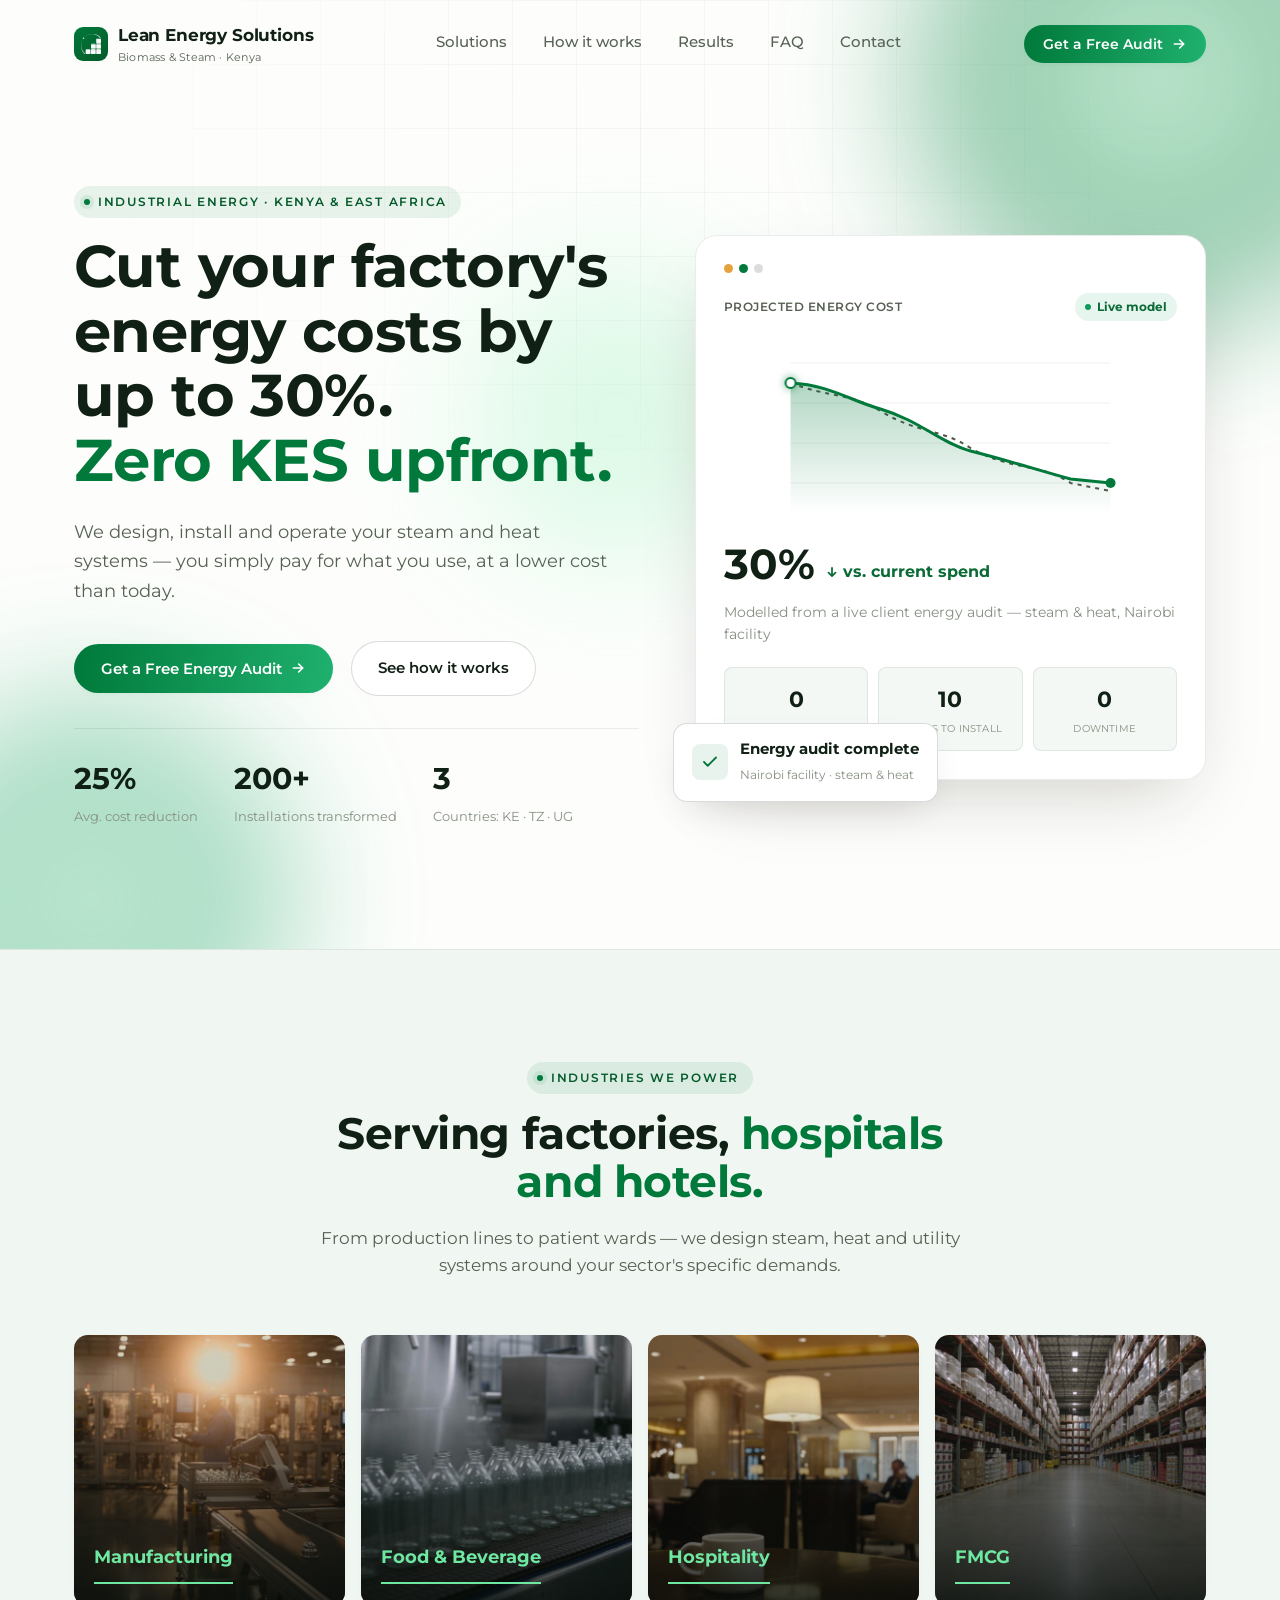
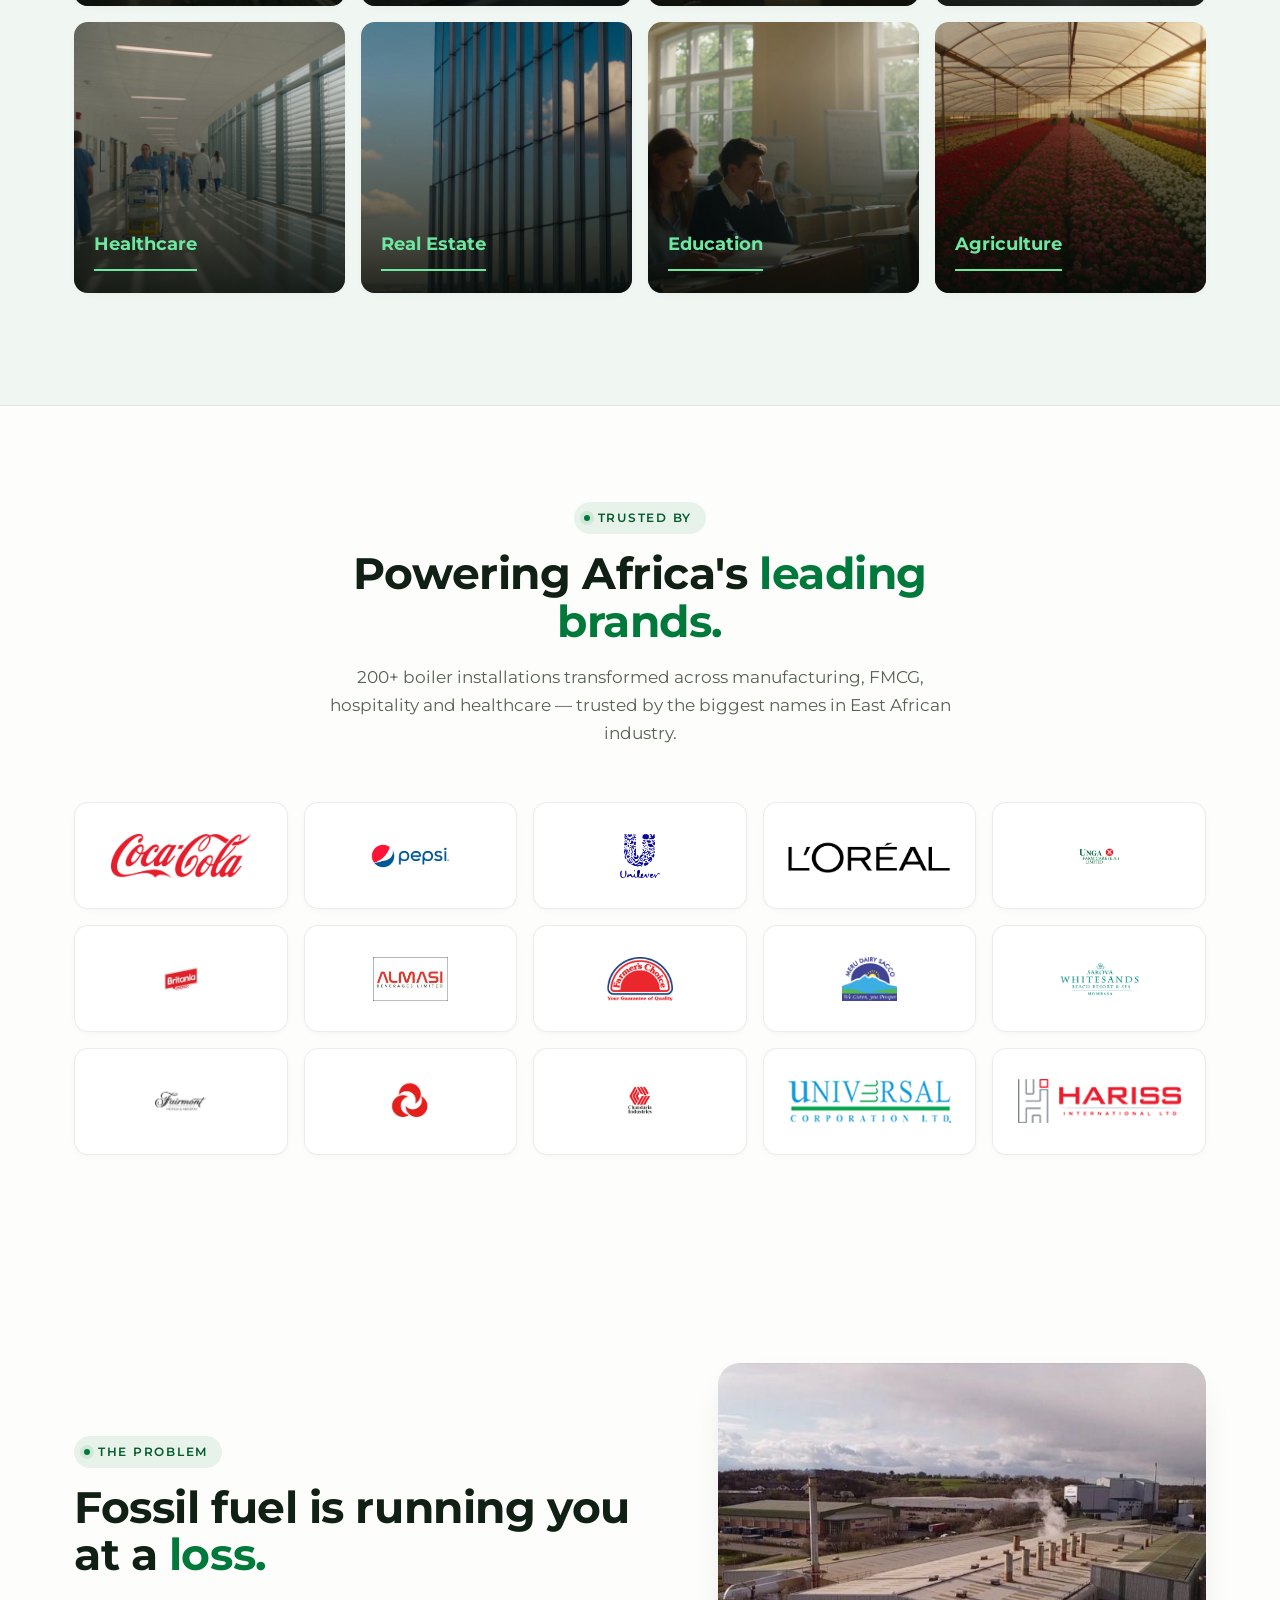
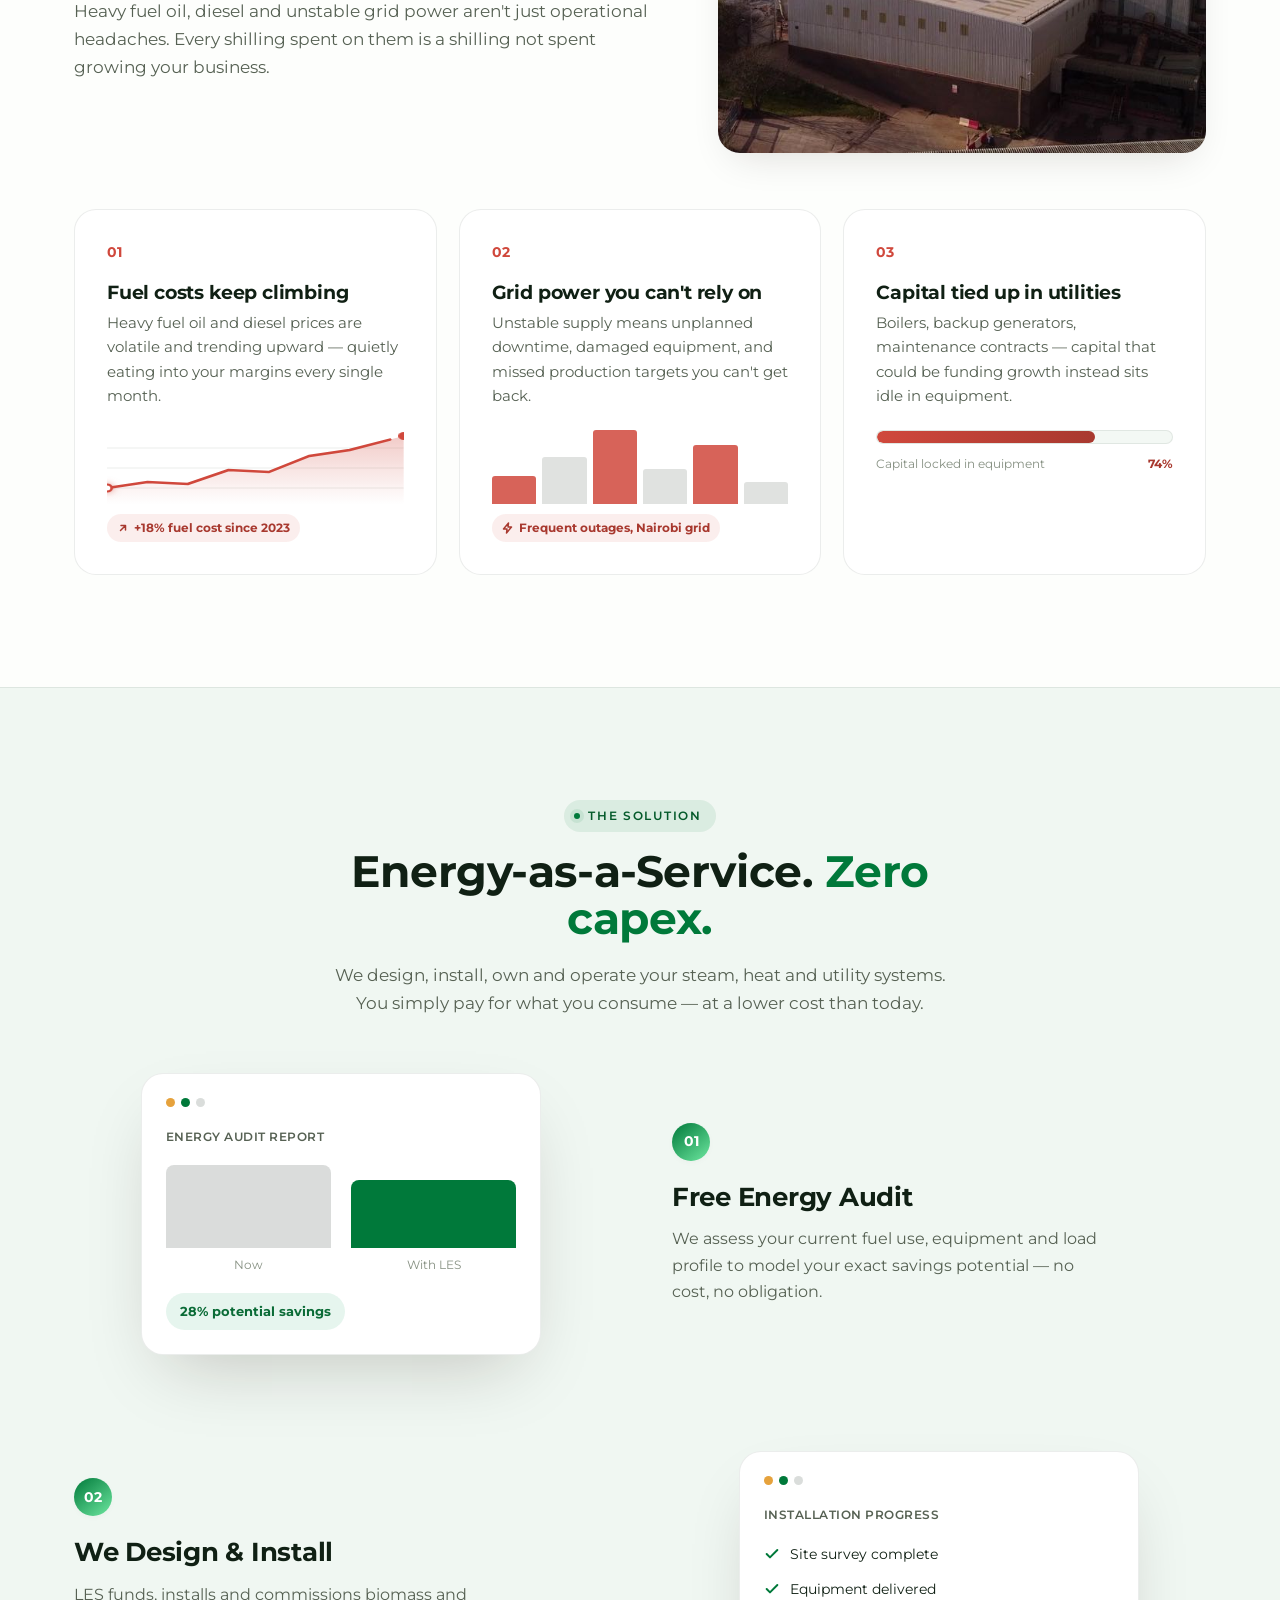
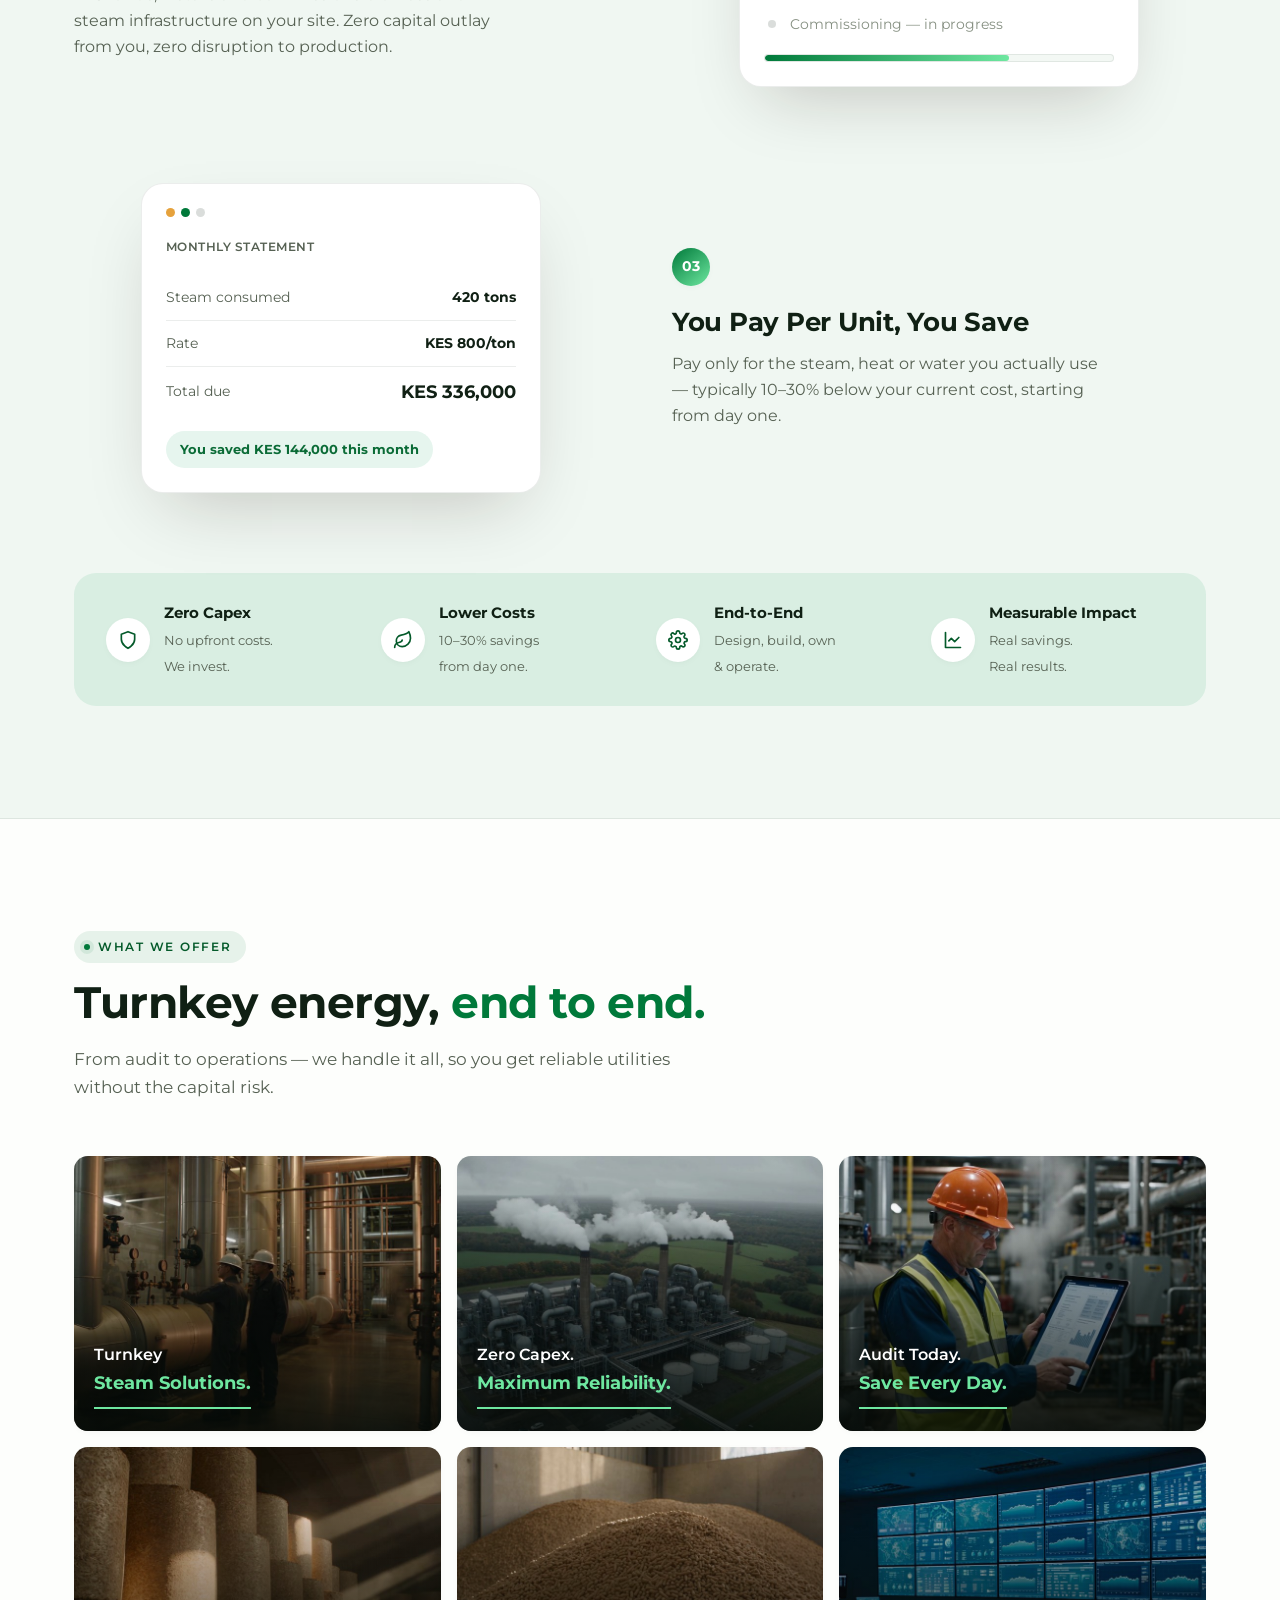
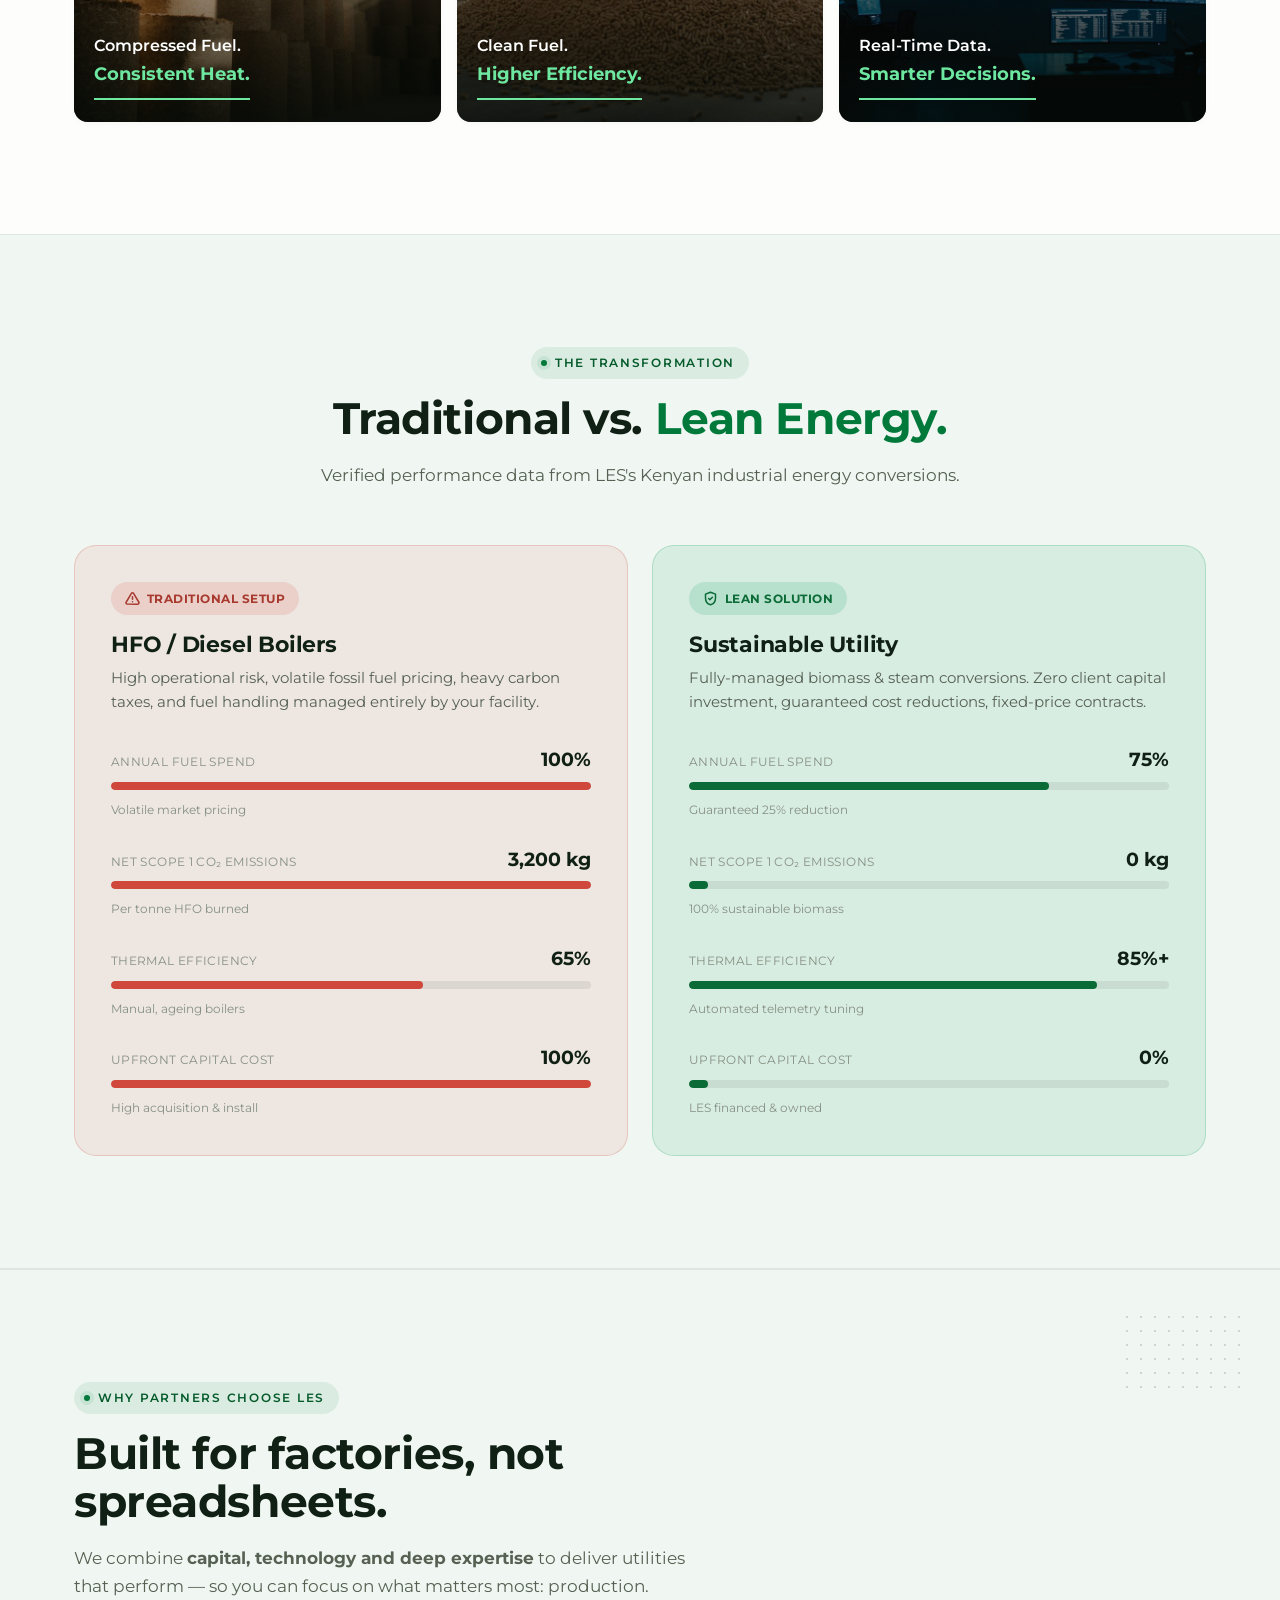
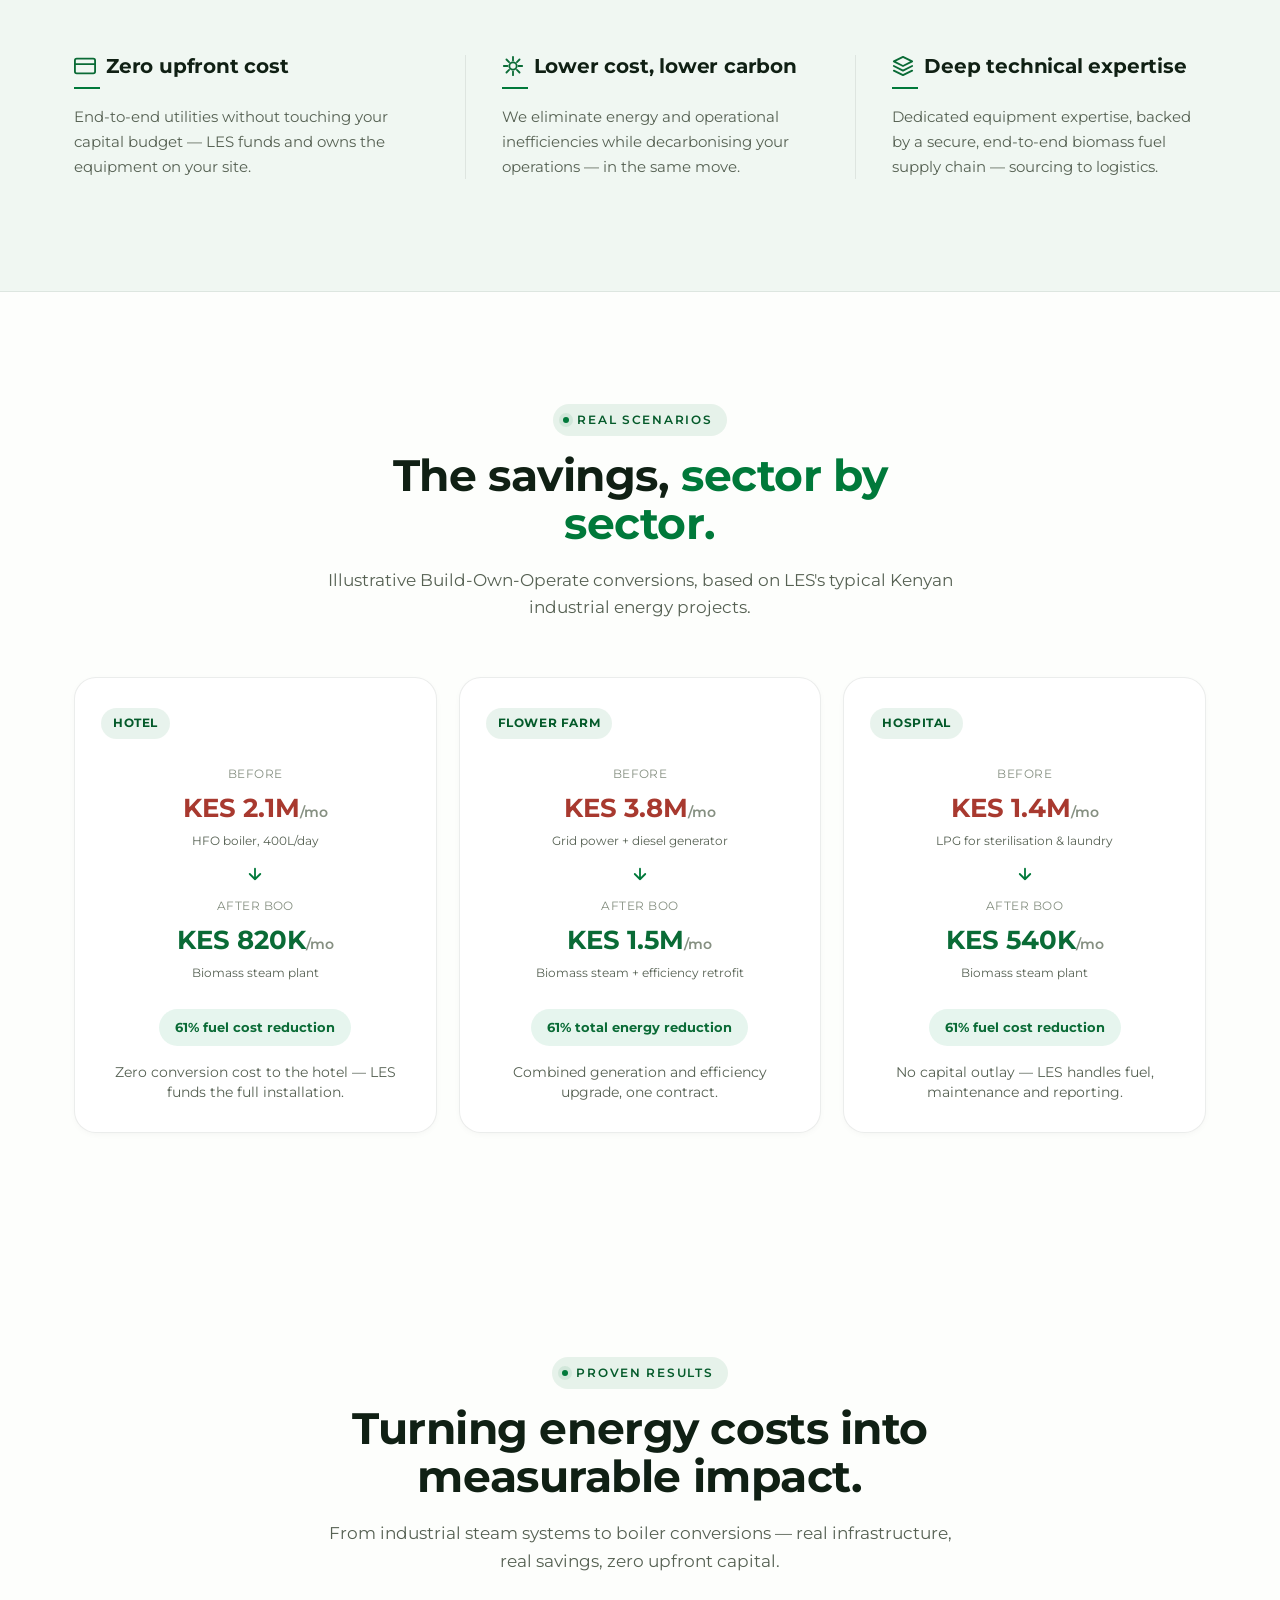
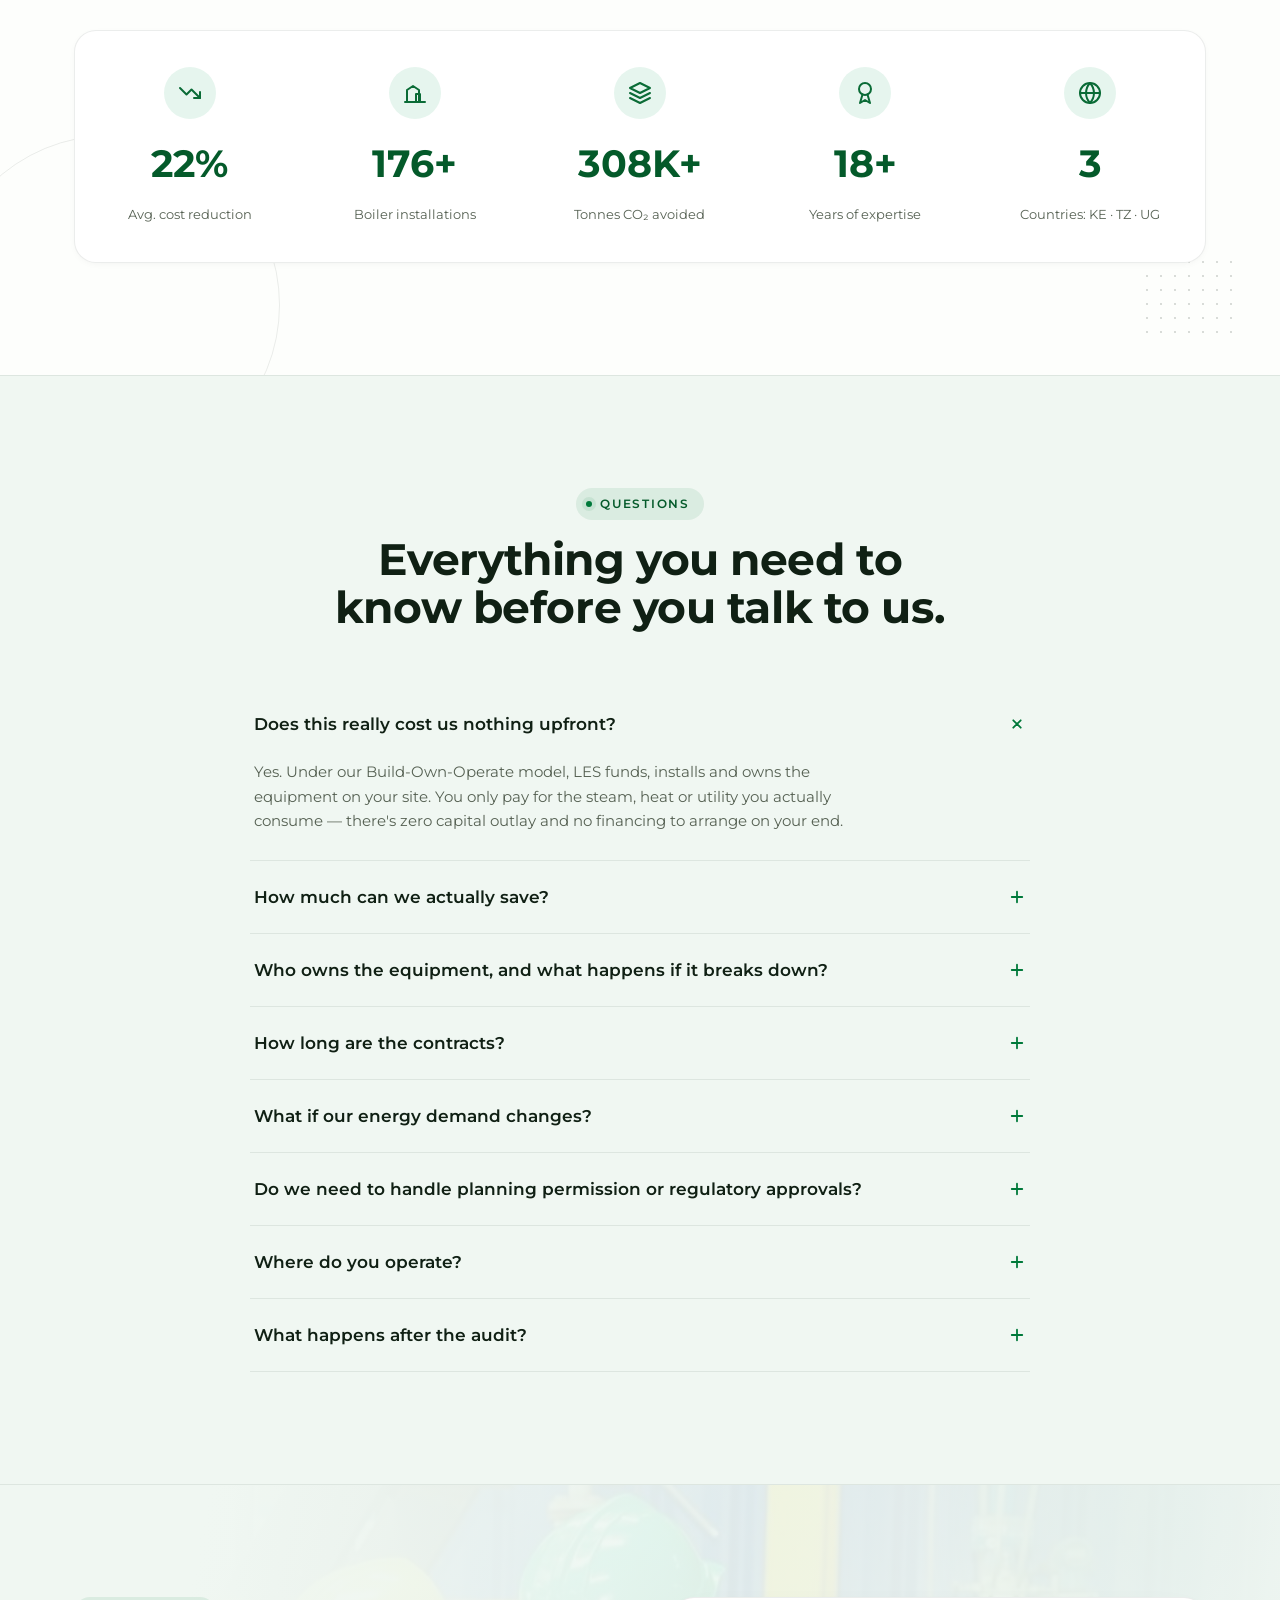
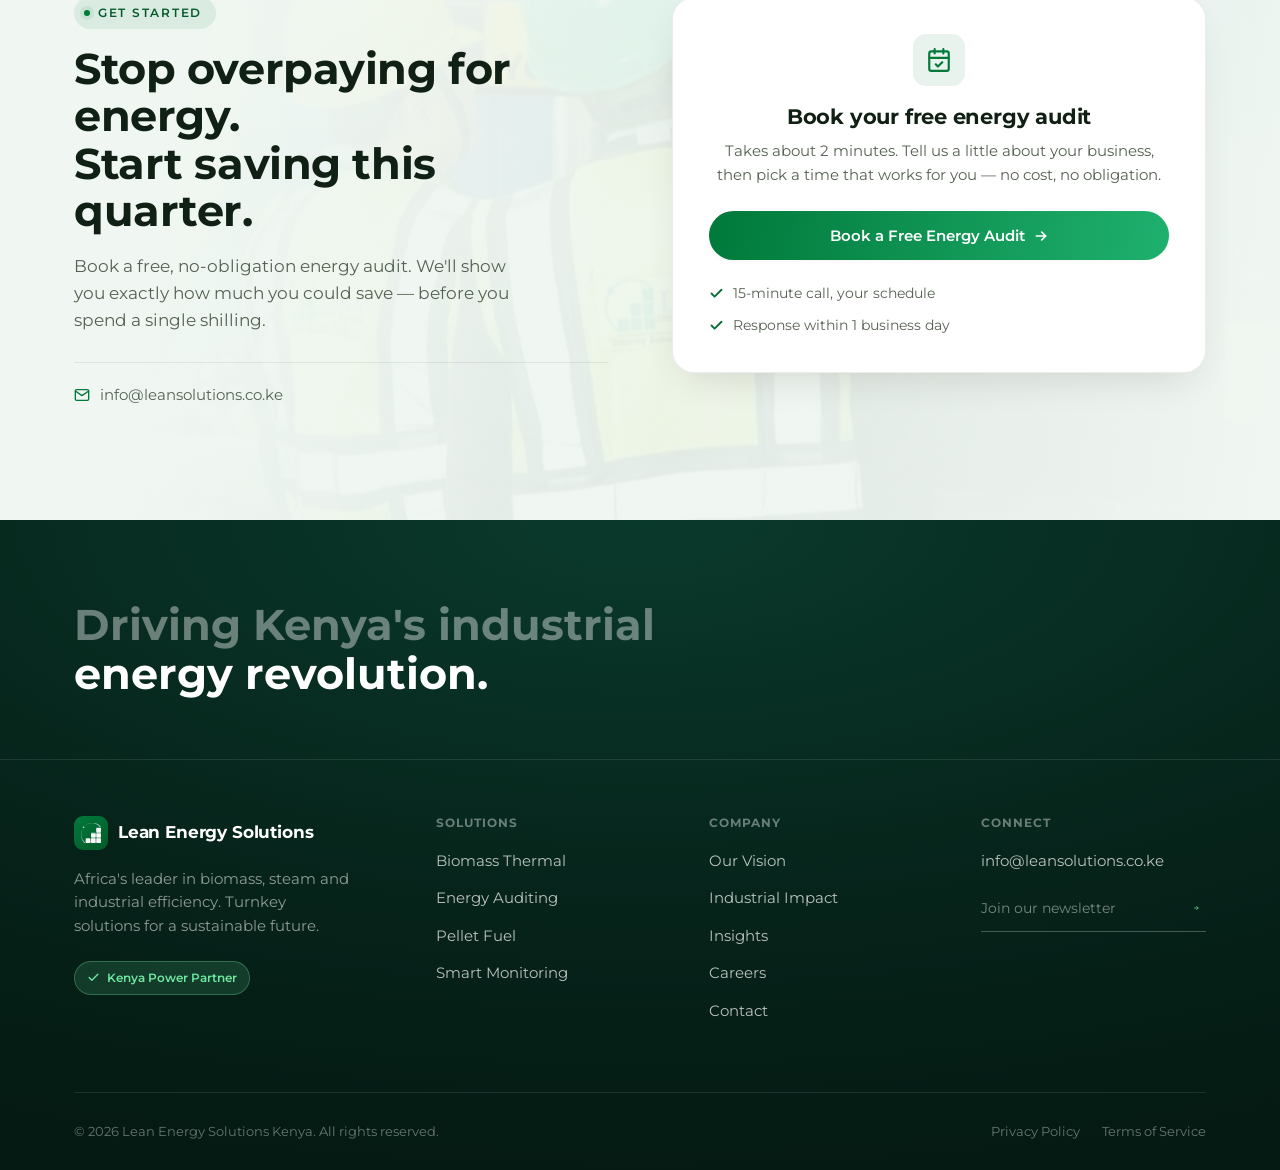
==== index.html @ 3f7bcdbe "Review copy: clean 2-line headings, logo sizing fix, 8th industry, mobile centering Addresses client" ====
<!doctype html>
<html lang="en">
<head>
<meta charset="UTF-8">
<meta name="viewport" content="width=device-width, initial-scale=1.0">
<title>Lean Energy Solutions | Industrial Biomass Steam, Zero Upfront Cost — Kenya</title>
<meta name="description" content="Cut industrial energy costs by up to 30% with zero upfront capital. Lean Energy Solutions supplies steam, heat and biomass utilities to manufacturers, food processors, hospitality and FMCG brands across Kenya and East Africa.">
<link rel="icon" type="image/png" href="assets/brand/favicon.png">
<link rel="preconnect" href="https://fonts.googleapis.com">
<link rel="preconnect" href="https://fonts.gstatic.com" crossorigin>
<link href="https://fonts.googleapis.com/css2?family=Montserrat:wght@400;500;600;700;800;900&display=swap" rel="stylesheet">
<link rel="stylesheet" href="styles.css">
</head>
<body>

<div class="scroll-progress" id="scrollProgress"></div>

<!-- ============ HEADER ============ -->
<header class="site" id="siteHeader">
  <div class="container nav-inner">
    <a href="#top" class="brand">
      <span class="brand-mark">
        <img src="assets/brand/lean-icon-white.png" alt="" width="20" height="20">
      </span>
      <span>Lean Energy Solutions<small>Biomass &amp; Steam · Kenya</small></span>
    </a>

    <nav class="primary">
      <a href="#solutions">Solutions</a>
      <a href="#how-it-works">How it works</a>
      <a href="#results">Results</a>
      <a href="#faq">FAQ</a>
      <a href="#contact">Contact</a>
    </nav>

    <div class="header-cta">
      <button type="button" class="btn btn-primary btn-sm js-open-modal">
        Get a Free Audit
        <svg viewBox="0 0 24 24" fill="none" stroke="currentColor" stroke-width="2.4" stroke-linecap="round"><path d="M5 12h14M13 6l6 6-6 6"/></svg>
      </button>
      <button class="nav-toggle" id="navToggle" aria-label="Open menu">
        <svg viewBox="0 0 24 24" fill="none" stroke="currentColor" stroke-width="2" stroke-linecap="round"><path d="M4 6h16M4 12h16M4 18h16"/></svg>
      </button>
    </div>
  </div>
</header>

<div class="mobile-menu" id="mobileMenu">
  <a href="#solutions">Solutions</a>
  <a href="#how-it-works">How it works</a>
  <a href="#results">Results</a>
  <a href="#faq">FAQ</a>
  <a href="#contact">Contact</a>
  <button type="button" class="btn btn-primary btn-block js-open-modal">Get a Free Audit →</button>
</div>

<main id="top">

  <!-- ============ HERO ============ -->
  <section class="hero">
    <div class="hero-blob b1" aria-hidden="true"></div>
    <div class="hero-blob b2" aria-hidden="true"></div>
    <div class="hero-blob b3" aria-hidden="true"></div>
    <div class="container hero-inner">
      <div data-reveal>
        <div class="eyebrow">Industrial Energy · Kenya &amp; East Africa</div>
        <h1>Cut your factory's energy costs by up to 30%.<br><span class="accent">Zero KES upfront.</span></h1>
        <p class="hero-sub">We design, install and operate your steam and heat systems — you simply pay for what you use, at a lower cost than today.</p>
        <div class="hero-ctas">
          <button type="button" class="btn btn-primary js-open-modal">
            Get a Free Energy Audit
            <svg viewBox="0 0 24 24" fill="none" stroke="currentColor" stroke-width="2.4" stroke-linecap="round"><path d="M5 12h14M13 6l6 6-6 6"/></svg>
          </button>
          <a href="#how-it-works" class="btn btn-ghost">See how it works</a>
        </div>
        <div class="hero-stats">
          <div class="hero-stat"><b data-count="25" data-suffix="%">25%</b><span>Avg. cost reduction</span></div>
          <div class="hero-stat"><b data-count="200" data-suffix="+">200+</b><span>Installations transformed</span></div>
          <div class="hero-stat"><b data-count="3">3</b><span>Countries: KE &middot; TZ &middot; UG</span></div>
        </div>
      </div>

      <div class="hero-visual" data-reveal>
        <div class="hv-card">
          <div class="mock-chrome"><span class="dot"></span><span class="dot"></span><span class="dot"></span></div>
          <div class="hv-top">
            <span class="hv-label">Projected Energy Cost</span>
            <span class="hv-pill">Live model</span>
          </div>
          <div class="hv-chart">
            <svg viewBox="0 0 320 170" width="100%" height="100%" fill="none">
              <defs>
                <linearGradient id="areaFill" x1="0" y1="0" x2="0" y2="1">
                  <stop offset="0%" stop-color="#00793a" stop-opacity="0.30"/>
                  <stop offset="100%" stop-color="#00793a" stop-opacity="0"/>
                </linearGradient>
              </defs>
              <g stroke="#102014" stroke-opacity="0.07">
                <line x1="0" y1="20" x2="320" y2="20"/>
                <line x1="0" y1="60" x2="320" y2="60"/>
                <line x1="0" y1="100" x2="320" y2="100"/>
                <line x1="0" y1="140" x2="320" y2="140"/>
              </g>
              <path d="M0,40 C40,55 60,50 90,68 C130,92 150,85 180,105 C220,128 250,120 280,140 L320,148" stroke="#54564c" stroke-width="2" stroke-dasharray="4 5"/>
              <path id="savingsLine" d="M0,40 C40,42 60,58 90,66 C130,78 150,100 180,108 C220,118 250,128 280,136 L320,140" stroke="#00793a" stroke-width="3" stroke-linecap="round"/>
              <path d="M0,40 C40,42 60,58 90,66 C130,78 150,100 180,108 C220,118 250,128 280,136 L320,140 L320,170 L0,170 Z" fill="url(#areaFill)"/>
              <circle class="travel-dot travel-dot--hero" r="5" style="offset-path:path('M0,40 C40,42 60,58 90,66 C130,78 150,100 180,108 C220,118 250,128 280,136 L320,140')"/>
              <circle id="endDot" cx="320" cy="140" r="5" fill="#00793a"/>
            </svg>
          </div>
          <div class="hv-figures">
            <span class="big" data-count="30" data-suffix="%">30%</span>
            <span class="delta">
              <svg viewBox="0 0 24 24" fill="none" stroke="currentColor" stroke-width="3" stroke-linecap="round" stroke-linejoin="round"><path d="M12 5v14M6 13l6 6 6-6"/></svg>
              vs. current spend
            </span>
          </div>
          <p class="hv-caption">Modelled from a live client energy audit — steam &amp; heat, Nairobi facility</p>
          <div class="hv-grid">
            <div class="hv-stat"><b data-count="0">0</b><span>Upfront capex</span></div>
            <div class="hv-stat"><b data-count="10">0</b><span>Weeks to install</span></div>
            <div class="hv-stat"><b data-count="0">0</b><span>Downtime</span></div>
          </div>
        </div>
        <div class="hv-float">
          <span class="ico">
            <svg viewBox="0 0 24 24" fill="none" stroke="currentColor" stroke-width="2.4" stroke-linecap="round" stroke-linejoin="round"><path d="M20 6 9 17l-5-5"/></svg>
          </span>
          <div>
            <b>Energy audit complete</b>
            <span>Nairobi facility · steam &amp; heat</span>
          </div>
        </div>
      </div>
    </div>
  </section>

  <!-- ============ INDUSTRIES WE POWER ============ -->
  <section class="section" id="industries" style="background:var(--bg-soft); border-top:1px solid var(--border); border-bottom:1px solid var(--border);">
    <div class="container">
      <div class="section-head center" style="margin-left:auto;margin-right:auto;" data-reveal>
        <div class="eyebrow" style="justify-content:center;">Industries We Power</div>
        <h2>Serving factories, <span class="accent">hospitals and hotels.</span></h2>
        <p>From production lines to patient wards — we design steam, heat and utility systems around your sector's specific demands.</p>
      </div>
      <div class="photo-grid industries-grid" data-reveal-stagger>
        <a href="#contact" class="photo-card">
          <video autoplay muted loop playsinline poster="assets/photos/industry-manufacturing.jpg" aria-label="Manufacturing factory floor with machinery operating">
            <source src="assets/videos/industry-manufacturing.mp4" type="video/mp4">
          </video>
          <div class="photo-card-scrim"></div>
          <div class="photo-card-copy"><b>Manufacturing</b></div>
        </a>
        <a href="#contact" class="photo-card">
          <video autoplay muted loop playsinline poster="assets/photos/industry-food-beverage.jpg" aria-label="Food and beverage production line">
            <source src="assets/videos/industry-food-beverage.mp4" type="video/mp4">
          </video>
          <div class="photo-card-scrim"></div>
          <div class="photo-card-copy"><b>Food &amp; Beverage</b></div>
        </a>
        <a href="#contact" class="photo-card">
          <video autoplay muted loop playsinline poster="assets/photos/industry-hospitality.jpg" aria-label="Modern hotel lobby">
            <source src="assets/videos/industry-hospitality.mp4" type="video/mp4">
          </video>
          <div class="photo-card-scrim"></div>
          <div class="photo-card-copy"><b>Hospitality</b></div>
        </a>
        <a href="#contact" class="photo-card">
          <video autoplay muted loop playsinline poster="assets/photos/industry-fmcg.jpg" aria-label="Consumer goods warehouse">
            <source src="assets/videos/industry-fmcg.mp4" type="video/mp4">
          </video>
          <div class="photo-card-scrim"></div>
          <div class="photo-card-copy"><b>FMCG</b></div>
        </a>
        <a href="#contact" class="photo-card">
          <video autoplay muted loop playsinline poster="assets/photos/industry-healthcare.jpg" aria-label="Clean modern hospital corridor">
            <source src="assets/videos/industry-healthcare.mp4" type="video/mp4">
          </video>
          <div class="photo-card-scrim"></div>
          <div class="photo-card-copy"><b>Healthcare</b></div>
        </a>
        <a href="#contact" class="photo-card">
          <video autoplay muted loop playsinline poster="assets/photos/industry-real-estate.jpg" aria-label="Modern commercial real estate building">
            <source src="assets/videos/industry-real-estate.mp4" type="video/mp4">
          </video>
          <div class="photo-card-scrim"></div>
          <div class="photo-card-copy"><b>Real Estate</b></div>
        </a>
        <a href="#contact" class="photo-card">
          <video autoplay muted loop playsinline poster="assets/photos/industry-education.jpg" aria-label="University lecture hall">
            <source src="assets/videos/industry-education.mp4" type="video/mp4">
          </video>
          <div class="photo-card-scrim"></div>
          <div class="photo-card-copy"><b>Education</b></div>
        </a>
        <a href="#contact" class="photo-card">
          <video autoplay muted loop playsinline poster="assets/photos/industry-agriculture.jpg" aria-label="Aerial view of a flower farm greenhouse complex">
            <source src="assets/videos/industry-agriculture.mp4" type="video/mp4">
          </video>
          <div class="photo-card-scrim"></div>
          <div class="photo-card-copy"><b>Agriculture</b></div>
        </a>
      </div>
    </div>
  </section>

  <!-- ============ CLIENT LOGOS ============ -->
  <section class="section logo-cloud" id="clients">
    <div class="container">
      <div class="section-head center" style="margin-left:auto;margin-right:auto;" data-reveal>
        <div class="eyebrow" style="justify-content:center;">Trusted By</div>
        <h2>Powering Africa's <span class="accent">leading brands.</span></h2>
        <p>200+ boiler installations transformed across manufacturing, FMCG, hospitality and healthcare — trusted by the biggest names in East African industry.</p>
      </div>
    </div>
    <div class="container">
      <div class="logo-grid" data-reveal-stagger>
        <span class="logo-chip"><img src="assets/logos/coca-cola.png" alt="Coca-Cola"></span>
        <span class="logo-chip"><img src="assets/logos/pepsi.png" alt="Pepsi"></span>
        <span class="logo-chip"><img src="assets/logos/unilever.png" alt="Unilever"></span>
        <span class="logo-chip"><img src="assets/logos/loreal.png" alt="L'Oréal"></span>
        <span class="logo-chip"><img src="assets/logos/unga.png" alt="Unga Group"></span>
        <span class="logo-chip"><img src="assets/logos/britannia.jpg" alt="Britannia"></span>
        <span class="logo-chip"><img src="assets/logos/almasi.jpg" alt="Almasi Bottlers"></span>
        <span class="logo-chip"><img src="assets/logos/farmers-choice.png" alt="Farmers Choice"></span>
        <span class="logo-chip"><img src="assets/logos/meru-dairy.png" alt="Meru Dairy"></span>
        <span class="logo-chip"><img src="assets/logos/sarova.jpg" alt="Sarova Hotels"></span>
        <span class="logo-chip"><img src="assets/logos/fairmont.jpg" alt="Fairmont"></span>
        <span class="logo-chip"><img src="assets/logos/aga-khan.jpg" alt="Aga Khan Health Service"></span>
        <span class="logo-chip"><img src="assets/logos/chandaria.png" alt="Chandaria Industries"></span>
        <span class="logo-chip"><img src="assets/logos/ucl.png" alt="UCL"></span>
        <span class="logo-chip"><img src="assets/logos/harris.png" alt="Harris International"></span>
      </div>
    </div>
  </section>

  <!-- ============ PROBLEM ============ -->
  <section class="section" id="problem">
    <div class="container">
      <div class="problem-head-row">
        <div class="section-head" data-reveal>
          <div class="eyebrow">The Problem</div>
          <h2>Fossil fuel is running you at a <span class="accent">loss.</span></h2>
          <p>Heavy fuel oil, diesel and unstable grid power aren't just operational headaches. Every shilling spent on them is a shilling not spent growing your business.</p>
        </div>
        <div class="problem-photo" data-reveal>
          <img src="assets/photos/problem-bg.jpg" alt="Industrial smokestacks emitting steam at an energy facility">
        </div>
      </div>
      <div class="problem-grid" data-reveal-stagger>
        <div class="p-card">
          <span class="num">01</span>
          <h3>Fuel costs keep climbing</h3>
          <p>Heavy fuel oil and diesel prices are volatile and trending upward — quietly eating into your margins every single month.</p>
          <div class="p-visual">
            <svg class="fuel-chart" viewBox="0 0 220 74" preserveAspectRatio="none">
              <defs>
                <linearGradient id="fuelGradient" x1="0" y1="0" x2="0" y2="1">
                  <stop offset="0%" stop-color="#d0483c" stop-opacity="0.28"/>
                  <stop offset="100%" stop-color="#d0483c" stop-opacity="0"/>
                </linearGradient>
              </defs>
              <line class="grid-line" x1="0" y1="18" x2="220" y2="18"/>
              <line class="grid-line" x1="0" y1="38" x2="220" y2="38"/>
              <line class="grid-line" x1="0" y1="58" x2="220" y2="58"/>
              <path class="fuel-fill" d="M0,58 L30,52 L60,54 L90,40 L120,42 L150,26 L180,20 L220,6 L220,74 L0,74 Z"/>
              <path class="fuel-line" d="M0,58 L30,52 L60,54 L90,40 L120,42 L150,26 L180,20 L220,6"/>
              <circle class="travel-dot travel-dot--fuel" r="3.5" style="offset-path:path('M0,58 L30,52 L60,54 L90,40 L120,42 L150,26 L180,20 L220,6')"/>
              <circle class="fuel-dot" cx="220" cy="6" r="4" fill="#d0483c"/>
            </svg>
          </div>
          <span class="fuel-badge">
            <svg viewBox="0 0 24 24" fill="none" stroke="currentColor" stroke-width="3" stroke-linecap="round" stroke-linejoin="round"><path d="M7 17 17 7M8 7h9v9"/></svg>
            +18% fuel cost since 2023
          </span>
        </div>
        <div class="p-card">
          <span class="num">02</span>
          <h3>Grid power you can't rely on</h3>
          <p>Unstable supply means unplanned downtime, damaged equipment, and missed production targets you can't get back.</p>
          <div class="p-visual">
            <div class="signal-bars">
              <i></i><i></i><i></i><i></i><i></i><i></i>
            </div>
          </div>
          <span class="fuel-badge">
            <svg viewBox="0 0 24 24" fill="none" stroke="currentColor" stroke-width="3" stroke-linecap="round" stroke-linejoin="round"><path d="M13 2 3 14h7l-1 8 10-12h-7l1-8Z"/></svg>
            Frequent outages, Nairobi grid
          </span>
        </div>
        <div class="p-card">
          <span class="num">03</span>
          <h3>Capital tied up in utilities</h3>
          <p>Boilers, backup generators, maintenance contracts — capital that could be funding growth instead sits idle in equipment.</p>
          <div class="capital-gauge">
            <div class="cg-track"><div class="cg-fill"></div></div>
            <div class="cg-label">Capital locked in equipment <b>74%</b></div>
          </div>
        </div>
      </div>
    </div>
  </section>

  <!-- ============ HOW IT WORKS ============ -->
  <section class="section" id="how-it-works" style="background:var(--bg-soft); border-top:1px solid var(--border); border-bottom:1px solid var(--border);">
    <div class="container">
      <div class="section-head center" style="margin-left:auto;margin-right:auto;" data-reveal>
        <div class="eyebrow" style="justify-content:center;">The Solution</div>
        <h2>Energy-as-a-Service. <span class="accent">Zero capex.</span></h2>
        <p>We design, install, own and operate your steam, heat and utility systems. You simply pay for what you consume — at a lower cost than today.</p>
      </div>
      <div class="feature-rows">
        <div class="feature-row" data-reveal>
          <div class="feature-row-visual">
            <div class="hv-card mock-card-sm">
              <div class="mock-chrome"><span class="dot"></span><span class="dot"></span><span class="dot"></span></div>
              <span class="hv-label">Energy Audit Report</span>
              <div class="mock-bars">
                <div class="mock-bar"><div class="mock-bar-fill" style="height:88%; background:var(--border-strong);"></div><span>Now</span></div>
                <div class="mock-bar"><div class="mock-bar-fill" style="height:62%;"></div><span>With LES</span></div>
              </div>
              <span class="mock-badge">28% potential savings</span>
            </div>
          </div>
          <div class="feature-row-copy">
            <span class="step-num">01</span>
            <h3>Free Energy Audit</h3>
            <p>We assess your current fuel use, equipment and load profile to model your exact savings potential — no cost, no obligation.</p>
          </div>
        </div>

        <div class="feature-row is-reverse" data-reveal>
          <div class="feature-row-visual">
            <div class="hv-card mock-card-sm">
              <div class="mock-chrome"><span class="dot"></span><span class="dot"></span><span class="dot"></span></div>
              <span class="hv-label">Installation Progress</span>
              <ul class="mock-checklist">
                <li class="is-done"><svg viewBox="0 0 24 24" fill="none" stroke="currentColor" stroke-width="3" stroke-linecap="round" stroke-linejoin="round"><path d="M20 6 9 17l-5-5"/></svg>Site survey complete</li>
                <li class="is-done"><svg viewBox="0 0 24 24" fill="none" stroke="currentColor" stroke-width="3" stroke-linecap="round" stroke-linejoin="round"><path d="M20 6 9 17l-5-5"/></svg>Equipment delivered</li>
                <li><span class="mock-dot-pending"></span>Commissioning — in progress</li>
              </ul>
              <div class="mock-progress"><div class="mock-progress-fill"></div></div>
            </div>
          </div>
          <div class="feature-row-copy">
            <span class="step-num">02</span>
            <h3>We Design &amp; Install</h3>
            <p>LES funds, installs and commissions biomass and steam infrastructure on your site. Zero capital outlay from you, zero disruption to production.</p>
          </div>
        </div>

        <div class="feature-row" data-reveal>
          <div class="feature-row-visual">
            <div class="hv-card mock-card-sm">
              <div class="mock-chrome"><span class="dot"></span><span class="dot"></span><span class="dot"></span></div>
              <span class="hv-label">Monthly Statement</span>
              <div class="mock-line"><span>Steam consumed</span><b>420 tons</b></div>
              <div class="mock-line"><span>Rate</span><b>KES 800/ton</b></div>
              <div class="mock-line mock-line-total"><span>Total due</span><b>KES 336,000</b></div>
              <span class="mock-badge">You saved KES 144,000 this month</span>
            </div>
          </div>
          <div class="feature-row-copy">
            <span class="step-num">03</span>
            <h3>You Pay Per Unit, You Save</h3>
            <p>Pay only for the steam, heat or water you actually use — typically 10–30% below your current cost, starting from day one.</p>
          </div>
        </div>
      </div>

      <div class="summary-strip" data-reveal-stagger>
        <div class="summary-item">
          <span class="summary-icon"><svg viewBox="0 0 24 24" fill="none" stroke="currentColor" stroke-width="2" stroke-linecap="round" stroke-linejoin="round"><path d="M12 22s8-4 8-11V5l-8-3-8 3v6c0 7 8 11 8 11Z"/></svg></span>
          <div><b>Zero Capex</b><span>No upfront costs.<br>We invest.</span></div>
        </div>
        <div class="summary-item">
          <span class="summary-icon"><svg viewBox="0 0 24 24" fill="none" stroke="currentColor" stroke-width="2" stroke-linecap="round" stroke-linejoin="round"><path d="M11 20A7 7 0 0 1 9.8 6.1C15.5 5 17 4.48 19 2c1 2 2 4.18 2 8 0 5.5-4.78 10-10 10Z"/><path d="M2 21c0-3 1.85-5.36 5.08-6C9.5 14.52 11 13.9 11 12"/></svg></span>
          <div><b>Lower Costs</b><span>10–30% savings<br>from day one.</span></div>
        </div>
        <div class="summary-item">
          <span class="summary-icon"><svg viewBox="0 0 24 24" fill="none" stroke="currentColor" stroke-width="2" stroke-linecap="round" stroke-linejoin="round"><circle cx="12" cy="12" r="3"/><path d="M19.4 15a1.65 1.65 0 0 0 .33 1.82l.06.06a2 2 0 1 1-2.83 2.83l-.06-.06a1.65 1.65 0 0 0-1.82-.33 1.65 1.65 0 0 0-1 1.51V21a2 2 0 0 1-4 0v-.09A1.65 1.65 0 0 0 9 19.4a1.65 1.65 0 0 0-1.82.33l-.06.06a2 2 0 1 1-2.83-2.83l.06-.06a1.65 1.65 0 0 0 .33-1.82 1.65 1.65 0 0 0-1.51-1H3a2 2 0 0 1 0-4h.09A1.65 1.65 0 0 0 4.6 9a1.65 1.65 0 0 0-.33-1.82l-.06-.06a2 2 0 1 1 2.83-2.83l.06.06a1.65 1.65 0 0 0 1.82.33H9a1.65 1.65 0 0 0 1-1.51V3a2 2 0 0 1 4 0v.09a1.65 1.65 0 0 0 1 1.51 1.65 1.65 0 0 0 1.82-.33l.06-.06a2 2 0 1 1 2.83 2.83l-.06.06a1.65 1.65 0 0 0-.33 1.82V9a1.65 1.65 0 0 0 1.51 1H21a2 2 0 0 1 0 4h-.09a1.65 1.65 0 0 0-1.51 1Z"/></svg></span>
          <div><b>End-to-End</b><span>Design, build, own<br>&amp; operate.</span></div>
        </div>
        <div class="summary-item">
          <span class="summary-icon"><svg viewBox="0 0 24 24" fill="none" stroke="currentColor" stroke-width="2" stroke-linecap="round" stroke-linejoin="round"><path d="M3 3v18h18"/><path d="m19 9-5 5-4-4-3 3"/></svg></span>
          <div><b>Measurable Impact</b><span>Real savings.<br>Real results.</span></div>
        </div>
      </div>
    </div>
  </section>

  <!-- ============ SERVICES ============ -->
  <section class="section" id="solutions">
    <div class="container">
      <div class="section-head" data-reveal>
        <div class="eyebrow">What We Offer</div>
        <h2>Turnkey energy, <span class="accent">end to end.</span></h2>
        <p>From audit to operations — we handle it all, so you get reliable utilities without the capital risk.</p>
      </div>
      <div class="photo-grid" data-reveal-stagger>
        <a href="#how-it-works" class="photo-card">
          <video autoplay muted loop playsinline poster="assets/photos/services-turnkey.jpg" aria-label="Lean Energy Solutions engineers at an industrial steam plant">
            <source src="assets/videos/services-turnkey.mp4" type="video/mp4">
          </video>
          <div class="photo-card-scrim"></div>
          <div class="photo-card-copy"><span>Turnkey</span><b>Steam Solutions.</b></div>
        </a>
        <a href="#how-it-works" class="photo-card">
          <video autoplay muted loop playsinline poster="assets/photos/services-reliability.jpg" aria-label="Aerial view of an industrial facility with biomass steam rising">
            <source src="assets/videos/services-reliability.mp4" type="video/mp4">
          </video>
          <div class="photo-card-scrim"></div>
          <div class="photo-card-copy"><span>Zero Capex.</span><b>Maximum Reliability.</b></div>
        </a>
        <a href="#faq" class="photo-card">
          <video autoplay muted loop playsinline poster="assets/photos/services-audit.jpg" aria-label="Engineer reviewing an energy audit on a tablet inside an industrial steam plant">
            <source src="assets/videos/services-audit.mp4" type="video/mp4">
          </video>
          <div class="photo-card-scrim"></div>
          <div class="photo-card-copy"><span>Audit Today.</span><b>Save Every Day.</b></div>
        </a>
        <a href="#how-it-works" class="photo-card">
          <video autoplay muted loop playsinline poster="assets/photos/compressed-fuel.jpg" aria-label="Stacked cylindrical biomass fuel briquettes in a warehouse">
            <source src="assets/videos/compressed-fuel.mp4" type="video/mp4">
          </video>
          <div class="photo-card-scrim"></div>
          <div class="photo-card-copy"><span>Compressed Fuel.</span><b>Consistent Heat.</b></div>
        </a>
        <a href="#how-it-works" class="photo-card">
          <video autoplay muted loop playsinline poster="assets/photos/clean-fuel.jpg" aria-label="Pile of clean biomass wood pellets">
            <source src="assets/videos/clean-fuel.mp4" type="video/mp4">
          </video>
          <div class="photo-card-scrim"></div>
          <div class="photo-card-copy"><span>Clean Fuel.</span><b>Higher Efficiency.</b></div>
        </a>
        <a href="#results" class="photo-card">
          <video autoplay muted loop playsinline poster="assets/photos/services-data.jpg" aria-label="Modern control room with real-time energy monitoring dashboards">
            <source src="assets/videos/services-data.mp4" type="video/mp4">
          </video>
          <div class="photo-card-scrim"></div>
          <div class="photo-card-copy"><span>Real-Time Data.</span><b>Smarter Decisions.</b></div>
        </a>
      </div>
    </div>
  </section>

  <!-- ============ COMPARISON ============ -->
  <section class="section compare" id="compare" style="background:var(--bg-soft); border-top:1px solid var(--border); border-bottom:1px solid var(--border);">
    <div class="container">
      <div class="section-head center" style="margin-left:auto;margin-right:auto;" data-reveal>
        <div class="eyebrow" style="justify-content:center;">The Transformation</div>
        <h2>Traditional vs. <span class="accent">Lean Energy.</span></h2>
        <p>Verified performance data from LES's Kenyan industrial energy conversions.</p>
      </div>
      <div class="compare-grid" data-reveal-stagger>
        <div class="compare-card compare-bad">
          <span class="compare-tag"><svg viewBox="0 0 24 24" fill="none" stroke="currentColor" stroke-width="2.4" stroke-linecap="round" stroke-linejoin="round"><path d="M10.29 3.86 1.82 18a2 2 0 0 0 1.71 3h16.94a2 2 0 0 0 1.71-3L13.71 3.86a2 2 0 0 0-3.42 0Z"/><path d="M12 9v4M12 17h.01"/></svg>Traditional Setup</span>
          <h3>HFO / Diesel Boilers</h3>
          <p>High operational risk, volatile fossil fuel pricing, heavy carbon taxes, and fuel handling managed entirely by your facility.</p>
          <div class="compare-metric">
            <div class="compare-metric-head"><span>Annual fuel spend</span><b>100%</b></div>
            <div class="compare-bar"><div class="compare-bar-fill" style="--w:100%"></div></div>
            <span class="compare-caption">Volatile market pricing</span>
          </div>
          <div class="compare-metric">
            <div class="compare-metric-head"><span>Net Scope 1 CO&#8322; emissions</span><b>3,200 kg</b></div>
            <div class="compare-bar"><div class="compare-bar-fill" style="--w:100%"></div></div>
            <span class="compare-caption">Per tonne HFO burned</span>
          </div>
          <div class="compare-metric">
            <div class="compare-metric-head"><span>Thermal efficiency</span><b>65%</b></div>
            <div class="compare-bar"><div class="compare-bar-fill" style="--w:65%"></div></div>
            <span class="compare-caption">Manual, ageing boilers</span>
          </div>
          <div class="compare-metric">
            <div class="compare-metric-head"><span>Upfront capital cost</span><b>100%</b></div>
            <div class="compare-bar"><div class="compare-bar-fill" style="--w:100%"></div></div>
            <span class="compare-caption">High acquisition &amp; install</span>
          </div>
        </div>
        <div class="compare-card compare-good">
          <span class="compare-tag"><svg viewBox="0 0 24 24" fill="none" stroke="currentColor" stroke-width="2.4" stroke-linecap="round" stroke-linejoin="round"><path d="M12 22c5.5-1.5 8-5.5 8-11V5l-8-3-8 3v6c0 5.5 2.5 9.5 8 11Z"/><path d="m9 12 2 2 4-4"/></svg>Lean Solution</span>
          <h3>Sustainable Utility</h3>
          <p>Fully-managed biomass &amp; steam conversions. Zero client capital investment, guaranteed cost reductions, fixed-price contracts.</p>
          <div class="compare-metric">
            <div class="compare-metric-head"><span>Annual fuel spend</span><b>75%</b></div>
            <div class="compare-bar"><div class="compare-bar-fill" style="--w:75%"></div></div>
            <span class="compare-caption">Guaranteed 25% reduction</span>
          </div>
          <div class="compare-metric">
            <div class="compare-metric-head"><span>Net Scope 1 CO&#8322; emissions</span><b>0 kg</b></div>
            <div class="compare-bar"><div class="compare-bar-fill" style="--w:4%"></div></div>
            <span class="compare-caption">100% sustainable biomass</span>
          </div>
          <div class="compare-metric">
            <div class="compare-metric-head"><span>Thermal efficiency</span><b>85%+</b></div>
            <div class="compare-bar"><div class="compare-bar-fill" style="--w:85%"></div></div>
            <span class="compare-caption">Automated telemetry tuning</span>
          </div>
          <div class="compare-metric">
            <div class="compare-metric-head"><span>Upfront capital cost</span><b>0%</b></div>
            <div class="compare-bar"><div class="compare-bar-fill" style="--w:4%"></div></div>
            <span class="compare-caption">LES financed &amp; owned</span>
          </div>
        </div>
      </div>
    </div>
  </section>

  <!-- ============ BENEFITS ============ -->
  <section class="section benefits">
    <div class="container">
      <div class="section-head" data-reveal>
        <div class="eyebrow">Why Partners Choose LES</div>
        <h2>Built for factories, not spreadsheets.</h2>
        <p>We combine <b>capital, technology and deep expertise</b> to deliver utilities that perform — so you can focus on what matters most: production.</p>
      </div>
      <div class="benefits-grid" data-reveal-stagger>
        <div class="b-item">
          <h3><svg viewBox="0 0 24 24" fill="none" stroke="currentColor" stroke-width="2" stroke-linecap="round" stroke-linejoin="round"><rect x="1" y="4" width="22" height="16" rx="2"/><path d="M1 10h22"/></svg>Zero upfront cost</h3>
          <span class="b-item-rule"></span>
          <p>End-to-end utilities without touching your capital budget — LES funds and owns the equipment on your site.</p>
        </div>
        <div class="b-item">
          <h3><svg viewBox="0 0 24 24" fill="none" stroke="currentColor" stroke-width="2" stroke-linecap="round" stroke-linejoin="round"><path d="M12 2v4M12 18v4M4.9 4.9l2.8 2.8M16.3 16.3l2.8 2.8M2 12h4M18 12h4M4.9 19.1l2.8-2.8M16.3 7.7l2.8-2.8"/><circle cx="12" cy="12" r="4"/></svg>Lower cost, lower carbon</h3>
          <span class="b-item-rule"></span>
          <p>We eliminate energy and operational inefficiencies while decarbonising your operations — in the same move.</p>
        </div>
        <div class="b-item">
          <h3><svg viewBox="0 0 24 24" fill="none" stroke="currentColor" stroke-width="2" stroke-linecap="round" stroke-linejoin="round"><path d="M12 2 2 7l10 5 10-5-10-5Z"/><path d="M2 17l10 5 10-5M2 12l10 5 10-5"/></svg>Deep technical expertise</h3>
          <span class="b-item-rule"></span>
          <p>Dedicated equipment expertise, backed by a secure, end-to-end biomass fuel supply chain — sourcing to logistics.</p>
        </div>
      </div>
    </div>
  </section>

  <!-- ============ REAL SCENARIOS ============ -->
  <section class="section scenarios" id="scenarios">
    <div class="container">
      <div class="section-head center" style="margin-left:auto;margin-right:auto;" data-reveal>
        <div class="eyebrow" style="justify-content:center;">Real Scenarios</div>
        <h2>The savings, <span class="accent">sector by sector.</span></h2>
        <p>Illustrative Build-Own-Operate conversions, based on LES's typical Kenyan industrial energy projects.</p>
      </div>
      <div class="scenario-grid" data-reveal-stagger>
        <div class="scenario-card">
          <span class="scenario-tag">Hotel</span>
          <div class="scenario-rows">
            <div class="scenario-row">
              <span class="scenario-row-label">Before</span>
              <b>KES 2.1M<small>/mo</small></b>
              <span class="scenario-row-note">HFO boiler, 400L/day</span>
            </div>
            <div class="scenario-arrow" aria-hidden="true"><svg viewBox="0 0 24 24" fill="none" stroke="currentColor" stroke-width="2.4" stroke-linecap="round" stroke-linejoin="round"><path d="M12 5v14M5 12l7 7 7-7"/></svg></div>
            <div class="scenario-row scenario-row-after">
              <span class="scenario-row-label">After BOO</span>
              <b>KES 820K<small>/mo</small></b>
              <span class="scenario-row-note">Biomass steam plant</span>
            </div>
          </div>
          <span class="scenario-badge">61% fuel cost reduction</span>
          <p class="scenario-note">Zero conversion cost to the hotel — LES funds the full installation.</p>
        </div>
        <div class="scenario-card">
          <span class="scenario-tag">Flower Farm</span>
          <div class="scenario-rows">
            <div class="scenario-row">
              <span class="scenario-row-label">Before</span>
              <b>KES 3.8M<small>/mo</small></b>
              <span class="scenario-row-note">Grid power + diesel generator</span>
            </div>
            <div class="scenario-arrow" aria-hidden="true"><svg viewBox="0 0 24 24" fill="none" stroke="currentColor" stroke-width="2.4" stroke-linecap="round" stroke-linejoin="round"><path d="M12 5v14M5 12l7 7 7-7"/></svg></div>
            <div class="scenario-row scenario-row-after">
              <span class="scenario-row-label">After BOO</span>
              <b>KES 1.5M<small>/mo</small></b>
              <span class="scenario-row-note">Biomass steam + efficiency retrofit</span>
            </div>
          </div>
          <span class="scenario-badge">61% total energy reduction</span>
          <p class="scenario-note">Combined generation and efficiency upgrade, one contract.</p>
        </div>
        <div class="scenario-card">
          <span class="scenario-tag">Hospital</span>
          <div class="scenario-rows">
            <div class="scenario-row">
              <span class="scenario-row-label">Before</span>
              <b>KES 1.4M<small>/mo</small></b>
              <span class="scenario-row-note">LPG for sterilisation &amp; laundry</span>
            </div>
            <div class="scenario-arrow" aria-hidden="true"><svg viewBox="0 0 24 24" fill="none" stroke="currentColor" stroke-width="2.4" stroke-linecap="round" stroke-linejoin="round"><path d="M12 5v14M5 12l7 7 7-7"/></svg></div>
            <div class="scenario-row scenario-row-after">
              <span class="scenario-row-label">After BOO</span>
              <b>KES 540K<small>/mo</small></b>
              <span class="scenario-row-note">Biomass steam plant</span>
            </div>
          </div>
          <span class="scenario-badge">61% fuel cost reduction</span>
          <p class="scenario-note">No capital outlay — LES handles fuel, maintenance and reporting.</p>
        </div>
      </div>
    </div>
  </section>

  <!-- ============ RESULTS / STATS ============ -->
  <section class="section" id="results">
    <div class="container">
      <div class="section-head center" style="margin-left:auto;margin-right:auto;" data-reveal>
        <div class="eyebrow" style="justify-content:center;">Proven Results</div>
        <h2>Turning energy costs into measurable impact.</h2>
        <p>From industrial steam systems to boiler conversions — real infrastructure, real savings, zero upfront capital.</p>
      </div>
      <div class="stats-grid" data-reveal-stagger>
        <div class="stat-cell">
          <span class="stat-icon"><svg viewBox="0 0 24 24" fill="none" stroke="currentColor" stroke-width="2" stroke-linecap="round" stroke-linejoin="round"><path d="M22 17 13.5 8.5 8.5 13.5 2 7"/><path d="M16 17h6v-6"/></svg></span>
          <b data-count="25" data-suffix="%">25%</b><span>Avg. cost reduction</span>
        </div>
        <div class="stat-cell">
          <span class="stat-icon"><svg viewBox="0 0 24 24" fill="none" stroke="currentColor" stroke-width="2" stroke-linecap="round" stroke-linejoin="round"><path d="M2 21h20M4 21V9l6-4 6 4v12M13 21V13h4v8"/></svg></span>
          <b data-count="200" data-suffix="+">200+</b><span>Boiler installations</span>
        </div>
        <div class="stat-cell">
          <span class="stat-icon"><svg viewBox="0 0 24 24" fill="none" stroke="currentColor" stroke-width="2" stroke-linecap="round" stroke-linejoin="round"><path d="M12 2 2 7l10 5 10-5Z"/><path d="M2 17l10 5 10-5M2 12l10 5 10-5"/></svg></span>
          <b data-count="350" data-suffix="K+">350K+</b><span>Tonnes CO&#8322; avoided</span>
        </div>
        <div class="stat-cell">
          <span class="stat-icon"><svg viewBox="0 0 24 24" fill="none" stroke="currentColor" stroke-width="2" stroke-linecap="round" stroke-linejoin="round"><circle cx="12" cy="8" r="6"/><path d="M9.5 13.5 7 22l5-3 5 3-2.5-8.5"/></svg></span>
          <b data-count="20" data-suffix="+">20+</b><span>Years of expertise</span>
        </div>
        <div class="stat-cell">
          <span class="stat-icon"><svg viewBox="0 0 24 24" fill="none" stroke="currentColor" stroke-width="2" stroke-linecap="round" stroke-linejoin="round"><circle cx="12" cy="12" r="10"/><path d="M2 12h20M12 2a15.3 15.3 0 0 1 4 10 15.3 15.3 0 0 1-4 10 15.3 15.3 0 0 1-4-10 15.3 15.3 0 0 1 4-10Z"/></svg></span>
          <b data-count="3">3</b><span>Countries: KE &middot; TZ &middot; UG</span>
        </div>
      </div>
    </div>
  </section>

  <!-- ============ FAQ ============ -->
  <section class="section" id="faq" style="background:var(--bg-soft); border-top:1px solid var(--border); border-bottom:1px solid var(--border);">
    <div class="container">
      <div class="section-head center" style="margin-left:auto;margin-right:auto;" data-reveal>
        <div class="eyebrow" style="justify-content:center;">Questions</div>
        <h2>Everything you need to know before you talk to us.</h2>
      </div>
      <div class="faq-list" data-reveal>
        <div class="faq-item open">
          <button class="faq-q">Does this really cost us nothing upfront?<svg viewBox="0 0 24 24" fill="none" stroke="currentColor" stroke-width="2.4" stroke-linecap="round"><path d="M12 5v14M5 12h14"/></svg></button>
          <div class="faq-a"><div class="faq-a-inner">Yes. Under our Build-Own-Operate model, LES funds, installs and owns the equipment on your site. You only pay for the steam, heat or utility you actually consume — there's zero capital outlay and no financing to arrange on your end.</div></div>
        </div>
        <div class="faq-item">
          <button class="faq-q">How much can we actually save?<svg viewBox="0 0 24 24" fill="none" stroke="currentColor" stroke-width="2.4" stroke-linecap="round"><path d="M12 5v14M5 12h14"/></svg></button>
          <div class="faq-a"><div class="faq-a-inner">Your energy price is fixed at signing — typically 30–55% below your current cost, depending on fuel type and structure. Across our client base that averages a 25% fuel cost reduction, confirmed upfront through a free energy audit before you commit to anything.</div></div>
        </div>
        <div class="faq-item">
          <button class="faq-q">Who owns the equipment, and what happens if it breaks down?<svg viewBox="0 0 24 24" fill="none" stroke="currentColor" stroke-width="2.4" stroke-linecap="round"><path d="M12 5v14M5 12h14"/></svg></button>
          <div class="faq-a"><div class="faq-a-inner">LES owns the plant for the full contract term — it's our asset, our problem. All maintenance and repairs are covered; you pay only for the energy you consume, and downtime is our commercial risk, not yours. At the end of the term you can extend, purchase at fair market value, or have us decommission it — your choice.</div></div>
        </div>
        <div class="faq-item">
          <button class="faq-q">How long are the contracts?<svg viewBox="0 0 24 24" fill="none" stroke="currentColor" stroke-width="2.4" stroke-linecap="round"><path d="M12 5v14M5 12h14"/></svg></button>
          <div class="faq-a"><div class="faq-a-inner">A 15-year initial term, renewable by mutual agreement. Full turnkey delivery, annual boiler inspection and certification, and a dedicated on-site operations crew are included — one monthly invoice, no hidden fees.</div></div>
        </div>
        <div class="faq-item">
          <button class="faq-q">What if our energy demand changes?<svg viewBox="0 0 24 24" fill="none" stroke="currentColor" stroke-width="2.4" stroke-linecap="round"><path d="M12 5v14M5 12h14"/></svg></button>
          <div class="faq-a"><div class="faq-a-inner">Step-up and step-down provisions are built into every contract, so the system can scale with you as you expand or downsize production.</div></div>
        </div>
        <div class="faq-item">
          <button class="faq-q">Do we need to handle planning permission or regulatory approvals?<svg viewBox="0 0 24 24" fill="none" stroke="currentColor" stroke-width="2.4" stroke-linecap="round"><path d="M12 5v14M5 12h14"/></svg></button>
          <div class="faq-a"><div class="faq-a-inner">No. LES handles ERC licensing, EPRA approvals, NEMA environmental assessments and county notifications — your regulatory burden is zero.</div></div>
        </div>
        <div class="faq-item">
          <button class="faq-q">Where do you operate?<svg viewBox="0 0 24 24" fill="none" stroke="currentColor" stroke-width="2.4" stroke-linecap="round"><path d="M12 5v14M5 12h14"/></svg></button>
          <div class="faq-a"><div class="faq-a-inner">We're active across Kenya, Tanzania and Uganda — with 90 TPH of steam generation capacity installed across East Africa — serving manufacturing, food processing, hospitality, FMCG, healthcare and real estate clients.</div></div>
        </div>
        <div class="faq-item">
          <button class="faq-q">What happens after the audit?<svg viewBox="0 0 24 24" fill="none" stroke="currentColor" stroke-width="2.4" stroke-linecap="round"><path d="M12 5v14M5 12h14"/></svg></button>
          <div class="faq-a"><div class="faq-a-inner">You get a clear, no-obligation proposal showing your projected savings, installation timeline and system design. You decide if and when to move forward.</div></div>
        </div>
      </div>
    </div>
  </section>

  <!-- ============ FINAL CTA / FORM ============ -->
  <section class="section cta-final" id="contact">
    <div class="cta-final-bg" aria-hidden="true"><img src="assets/photos/cta-bg.jpg" alt=""></div>
    <div class="container cta-panel">
      <div class="cta-copy" data-reveal>
        <div class="eyebrow">Get Started</div>
        <h2>Stop overpaying for energy.<br>Start saving this quarter.</h2>
        <p>Book a free, no-obligation energy audit. We'll show you exactly how much you could save — before you spend a single shilling.</p>
        <div class="cta-direct">
          <a href="mailto:info@leansolutions.co.ke">
            <svg viewBox="0 0 24 24" fill="none" stroke="currentColor" stroke-width="2" stroke-linecap="round" stroke-linejoin="round"><rect x="2" y="4" width="20" height="16" rx="2"/><path d="m22 6-10 7L2 6"/></svg>
            info@leansolutions.co.ke
          </a>
        </div>
      </div>

      <div class="cta-book-card" data-reveal>
        <div class="cta-book-icon">
          <svg viewBox="0 0 24 24" fill="none" stroke="currentColor" stroke-width="2" stroke-linecap="round" stroke-linejoin="round"><rect x="3" y="4" width="18" height="18" rx="2"/><path d="M16 2v4M8 2v4M3 10h18"/><path d="m9 16 2 2 4-4"/></svg>
        </div>
        <h3>Book your free energy audit</h3>
        <p>Takes about 2 minutes. Tell us a little about your business, then pick a time that works for you — no cost, no obligation.</p>
        <button type="button" class="btn btn-primary btn-block js-open-modal">
          Book a Free Energy Audit
          <svg viewBox="0 0 24 24" fill="none" stroke="currentColor" stroke-width="2.4" stroke-linecap="round"><path d="M5 12h14M13 6l6 6-6 6"/></svg>
        </button>
        <ul class="cta-book-points">
          <li><svg viewBox="0 0 24 24" fill="none" stroke="currentColor" stroke-width="3" stroke-linecap="round" stroke-linejoin="round"><path d="M20 6 9 17l-5-5"/></svg>15-minute call, your schedule</li>
          <li><svg viewBox="0 0 24 24" fill="none" stroke="currentColor" stroke-width="3" stroke-linecap="round" stroke-linejoin="round"><path d="M20 6 9 17l-5-5"/></svg>Response within 1 business day</li>
        </ul>
      </div>
    </div>
  </section>

</main>

<!-- ============ FOOTER ============ -->
<footer class="site">
  <div class="footer-tagline-band">
    <div class="container">
      <p class="footer-tagline"><span>Driving Kenya's industrial</span><b>energy revolution.</b></p>
    </div>
  </div>
  <div class="container">
    <div class="footer-top">
      <div class="footer-brand">
        <a href="#top" class="brand">
          <span class="brand-mark"><img src="assets/brand/lean-icon-white.png" alt="" width="20" height="20"></span>
          <span>Lean Energy Solutions</span>
        </a>
        <p>Africa's leader in biomass, steam and industrial efficiency. Turnkey solutions for a sustainable future.</p>
        <span class="badge-partner">
          <svg viewBox="0 0 24 24" fill="none" stroke="currentColor" stroke-width="2.5" stroke-linecap="round" stroke-linejoin="round"><path d="M20 6 9 17l-5-5"/></svg>
          Kenya Power Partner
        </span>
      </div>
      <div class="footer-col">
        <h4>Solutions</h4>
        <ul>
          <li><a href="#solutions">Biomass Thermal</a></li>
          <li><a href="#solutions">Energy Auditing</a></li>
          <li><a href="#solutions">Pellet Fuel</a></li>
          <li><a href="#solutions">Smart Monitoring</a></li>
        </ul>
      </div>
      <div class="footer-col">
        <h4>Company</h4>
        <ul>
          <li><a href="#top">Our Vision</a></li>
          <li><a href="#results">Industrial Impact</a></li>
          <li><a href="#faq">Insights</a></li>
          <li><a href="#contact">Careers</a></li>
          <li><a href="#contact">Contact</a></li>
        </ul>
      </div>
      <div class="footer-col">
        <h4>Connect</h4>
        <ul>
          <li><a href="mailto:info@leansolutions.co.ke">info@leansolutions.co.ke</a></li>
        </ul>
        <form class="footer-newsletter" id="newsletterForm">
          <label for="nlEmail" class="sr-only">Email address</label>
          <input id="nlEmail" type="email" name="email" placeholder="Join our newsletter" required>
          <button type="submit" aria-label="Subscribe">
            <svg viewBox="0 0 24 24" fill="none" stroke="currentColor" stroke-width="2.4" stroke-linecap="round"><path d="M5 12h14M13 6l6 6-6 6"/></svg>
          </button>
        </form>
      </div>
    </div>
    <div class="footer-bottom">
      <span>© <span id="year"></span> Lean Energy Solutions Kenya. All rights reserved.</span>
      <div class="links">
        <a href="#">Privacy Policy</a>
        <a href="#">Terms of Service</a>
      </div>
    </div>
  </div>
</footer>

<!-- ============ STICKY MOBILE CTA ============ -->
<div class="sticky-cta">
  <button type="button" class="btn btn-primary btn-block js-open-modal">
    Get a Free Energy Audit
    <svg viewBox="0 0 24 24" fill="none" stroke="currentColor" stroke-width="2.4" stroke-linecap="round"><path d="M5 12h14M13 6l6 6-6 6"/></svg>
  </button>
</div>

<!-- ============ LEAD MODAL ============ -->
<div class="modal-overlay" id="leadModal">
  <div class="modal-card" role="dialog" aria-modal="true" aria-labelledby="modalTitle1">
    <button type="button" class="modal-close" id="modalClose" aria-label="Close">
      <svg viewBox="0 0 24 24" fill="none" stroke="currentColor" stroke-width="2.2" stroke-linecap="round"><path d="M18 6 6 18M6 6l12 12"/></svg>
    </button>

    <div class="modal-step is-active" data-step="1">
      <div class="eyebrow">Get Started</div>
      <h3 id="modalTitle1">Get your free energy audit</h3>
      <p class="modal-sub">Tell us a bit about your business — we'll show you exactly how much you could save.</p>
      <form id="modalForm">
        <div class="form-row">
          <div class="field">
            <label for="mfname">Full name</label>
            <input id="mfname" name="name" type="text" placeholder="Jane Wanjiru" required>
          </div>
          <div class="field">
            <label for="mfcompany">Company</label>
            <input id="mfcompany" name="company" type="text" placeholder="Your company" required>
          </div>
        </div>
        <div class="form-row">
          <div class="field">
            <label for="mfemail">Work email</label>
            <input id="mfemail" name="email" type="email" placeholder="you@company.com" required>
          </div>
          <div class="field">
            <label for="mfphone">Phone</label>
            <input id="mfphone" name="phone" type="tel" placeholder="+254 7xx xxx xxx" required>
          </div>
        </div>
        <div class="form-row">
          <div class="field full">
            <label for="mfspend">Monthly energy spend (approx.)</label>
            <select id="mfspend" name="spend">
              <option>Under KES 500,000</option>
              <option>KES 500,000 – 2,000,000</option>
              <option>KES 2,000,000 – 10,000,000</option>
              <option>Over KES 10,000,000</option>
              <option>Not sure</option>
            </select>
          </div>
        </div>
        <button type="submit" class="btn btn-primary btn-block">
          Continue to booking
          <svg viewBox="0 0 24 24" fill="none" stroke="currentColor" stroke-width="2.4" stroke-linecap="round"><path d="M5 12h14M13 6l6 6-6 6"/></svg>
        </button>
        <p class="form-note">No spam, ever. We'll only use this to reach you about your audit.</p>
      </form>
    </div>

    <div class="modal-step" data-step="2">
      <button type="button" class="modal-back" id="modalBack">
        <svg viewBox="0 0 24 24" fill="none" stroke="currentColor" stroke-width="2.4" stroke-linecap="round" stroke-linejoin="round"><path d="M19 12H5M12 19l-7-7 7-7"/></svg>
        Back
      </button>
      <div class="eyebrow">Almost There</div>
      <h3>Pick a time for your call</h3>
      <p class="modal-sub">All times East Africa Time (EAT).</p>
      <div class="cal-days" id="calDays"></div>
      <div class="cal-times" id="calTimes"></div>
    </div>

    <div class="modal-step" data-step="3">
      <div class="modal-success-icon">
        <svg viewBox="0 0 24 24" fill="none" stroke="currentColor" stroke-width="2.4" stroke-linecap="round" stroke-linejoin="round"><path d="M22 11.08V12a10 10 0 1 1-5.93-9.14"/><path d="M22 4 12 14.01l-3-3"/></svg>
      </div>
      <h3>You're booked!</h3>
      <p class="modal-sub" id="modalConfirmText">Your free energy audit call is confirmed.</p>
      <div class="modal-confirm-card">
        <svg viewBox="0 0 24 24" fill="none" stroke="currentColor" stroke-width="2" stroke-linecap="round" stroke-linejoin="round"><rect x="3" y="4" width="18" height="18" rx="2"/><path d="M16 2v4M8 2v4M3 10h18"/></svg>
        <div>
          <b id="modalConfirmDate">—</b>
          <span>Free energy audit call · ~15 min</span>
        </div>
      </div>
      <button type="button" class="btn btn-primary btn-block" id="modalDone">Done</button>
      <p class="form-note">We've drafted a confirmation email to our team in a new window — hit send to lock in your slot.</p>
    </div>
  </div>
</div>

<script src="script.js"></script>
</body>
</html>
---- styles.css ----
/* ============================================================
   Lean Energy Solutions — Landing Page
   Design system: bright, warm, single-accent, motion-forward
   ============================================================ */

:root{
  --bg:            #fdfefc;
  --bg-soft:       #f0f7f2;
  --surface:       #ffffff;
  --surface-2:     #f3f8f4;
  --border:        rgba(10,25,15,0.08);
  --border-strong: rgba(10,25,15,0.15);
  --text:          #102014;   /* LES's own body-text green-black */
  --text-muted:    #566153;
  --text-faint:    #869082;

  --accent:        #00793a;   /* LES brand green — matches leansolutions.co.ke CTA */
  --accent-hover:  #059646;
  --accent-soft:   rgba(0,121,58,0.09);
  --accent-dark:   #045a2a;
  --mint:          #6ee7a0;   /* LES's bright highlight green */
  --mint-soft:     rgba(110,231,160,0.20);
  --green:         #0f9b5c;   /* secondary support green */
  --green-soft:    rgba(15,155,92,0.10);
  --green-dark:    #0a6b36;

  --danger:        #d0483c;   /* problem / pain-point red */
  --danger-soft:   rgba(208,72,60,0.09);
  --danger-dark:   #a8392f;

  --radius-sm: 8px;
  --radius-md: 14px;
  --radius-lg: 22px;

  --container: 1180px;
  --font-display: "Montserrat", system-ui, sans-serif;   /* matches leansolutions.co.ke */
  --font-body: "Montserrat", system-ui, -apple-system, sans-serif;

  --ease: cubic-bezier(.16,.84,.44,1);
  --shadow-sm: 0 2px 10px -4px rgba(30,20,0,0.08);
  --shadow-md: 0 16px 40px -16px rgba(30,20,0,0.16);
  --shadow-lg: 0 30px 70px -24px rgba(30,20,0,0.22);
}

*,*::before,*::after{ box-sizing:border-box; }
html{ scroll-behavior:smooth; }
html,body{ margin:0; padding:0; }
body{
  background:var(--bg);
  color:var(--text);
  font-family:var(--font-body);
  font-size:16px;
  line-height:1.6;
  -webkit-font-smoothing:antialiased;
  overflow-x:hidden;
}
img,svg{ display:block; max-width:100%; }
a{ color:inherit; text-decoration:none; }
ul{ list-style:none; margin:0; padding:0; }
h1,h2,h3,h4{ font-family:var(--font-display); font-weight:700; line-height:1.1; margin:0; letter-spacing:-0.01em; }
p{ margin:0; }
button{ font-family:inherit; cursor:pointer; }
input,select,textarea{ font-family:inherit; font-size:1rem; }

.container{ width:100%; max-width:var(--container); margin:0 auto; padding:0 24px; }
.accent{ color:var(--accent); }
.green{ color:var(--green); }

.grad-text{
  background:linear-gradient(100deg, var(--accent) 0%, var(--mint) 45%, var(--accent) 100%);
  background-size:220% auto;
  -webkit-background-clip:text; background-clip:text; color:transparent;
  animation:shine 6s linear infinite;
}
@keyframes shine{ to{ background-position:-220% center; } }

.eyebrow{
  display:inline-flex; align-items:center; gap:8px;
  font-family:var(--font-display);
  font-size:0.78rem; font-weight:600; letter-spacing:0.14em; text-transform:uppercase;
  color:var(--accent-dark);
  margin-bottom:16px;
  padding:6px 14px 6px 10px;
  background:var(--accent-soft);
  border-radius:100px;
}
.eyebrow::before{
  content:""; width:6px; height:6px; border-radius:50%; background:var(--accent);
  box-shadow:0 0 0 4px var(--accent-soft);
}

.section{ padding:112px 0; position:relative; }
.section-head{ max-width:640px; margin-bottom:56px; }
.section-head.center{ margin-left:auto; margin-right:auto; text-align:center; }
.section-head.center .eyebrow{ margin-left:auto; margin-right:auto; }
.section-head h2{ font-size:clamp(1.9rem,3.4vw,2.8rem); margin-bottom:18px; }
.section-head p{ color:var(--text-muted); font-size:1.08rem; }

/* Buttons */
.btn{
  display:inline-flex; align-items:center; justify-content:center; gap:8px;
  padding:14px 26px; border-radius:100px; font-weight:600; font-size:0.95rem;
  border:1px solid transparent; transition:transform .3s var(--ease), background .3s, border-color .3s, box-shadow .3s;
  white-space:nowrap; position:relative; overflow:hidden;
}
.btn-primary{
  background:linear-gradient(100deg, var(--accent), #22b573, var(--accent));
  background-size:220% auto; background-position:0% center;
  color:#ffffff;
  box-shadow:var(--shadow-sm);
}
.btn-primary:hover{ background-position:100% center; transform:translateY(-2px); box-shadow:0 14px 32px -10px rgba(0,121,58,0.45); }
.btn-ghost{
  background:var(--surface); color:var(--text); border-color:var(--border-strong);
}
.btn-ghost:hover{ border-color:var(--text); transform:translateY(-2px); box-shadow:var(--shadow-sm); }
.btn-sm{ padding:10px 18px; font-size:0.85rem; }
.btn svg{ width:16px; height:16px; transition:transform .25s var(--ease); }
.btn:hover svg{ transform:translateX(3px); }
.btn-block{ width:100%; }

/* ---------- Scroll progress ---------- */
.scroll-progress{
  position:fixed; top:0; left:0; height:3px; width:0%; z-index:200;
  background:linear-gradient(90deg, var(--accent), var(--green));
  transition:width .1s linear;
}

/* ---------- Header ---------- */
header.site{
  position:fixed; top:0; left:0; right:0; z-index:100;
  border-bottom:1px solid transparent;
  transition:background .3s var(--ease), border-color .3s var(--ease), padding .3s var(--ease), box-shadow .3s;
  padding:22px 0;
}
header.site.scrolled{
  background:rgba(253,252,249,0.82);
  backdrop-filter:blur(14px);
  -webkit-backdrop-filter:blur(14px);
  border-bottom-color:var(--border);
  padding:14px 0;
  box-shadow:var(--shadow-sm);
}
.nav-inner{ display:flex; align-items:center; justify-content:space-between; gap:24px; }
.brand{ display:flex; align-items:center; gap:10px; font-family:var(--font-display); font-weight:700; font-size:1.05rem; letter-spacing:-0.01em; color:var(--text); transition:color .3s; }
.brand-mark{
  width:34px; height:34px; border-radius:9px;
  background:linear-gradient(145deg,var(--accent),var(--accent-dark));
  display:flex; align-items:center; justify-content:center; flex-shrink:0;
  box-shadow:var(--shadow-sm);
}
.brand-mark svg{ width:18px; height:18px; }
.brand-mark img{ width:20px; height:auto; display:block; }
.brand small{ display:block; font-family:var(--font-body); font-weight:400; font-size:0.68rem; color:var(--text-muted); letter-spacing:0.02em; }

nav.primary{ display:flex; align-items:center; gap:36px; }
nav.primary a{
  font-size:0.92rem; color:var(--text-muted); font-weight:500; transition:color .2s;
  position:relative; padding-bottom:2px;
}
nav.primary a::after{
  content:""; position:absolute; left:0; bottom:-2px; width:0; height:2px; background:var(--accent);
  transition:width .25s var(--ease);
}
nav.primary a:hover{ color:var(--text); }
nav.primary a:hover::after{ width:100%; }

.header-cta{ display:flex; align-items:center; gap:14px; }

.nav-toggle{
  display:none; width:40px; height:40px; align-items:center; justify-content:center;
  background:var(--surface); border:1px solid var(--border); border-radius:8px; color:var(--text);
  transition:background .3s, border-color .3s, color .3s;
}
.nav-toggle svg{ width:18px; height:18px; }

.mobile-menu{
  position:fixed; inset:0; z-index:99; background:var(--bg);
  display:flex; flex-direction:column; padding:100px 28px 40px;
  transform:translateY(-8px); opacity:0; pointer-events:none;
  transition:opacity .28s var(--ease), transform .28s var(--ease);
}
.mobile-menu.open{ opacity:1; transform:translateY(0); pointer-events:auto; }
.mobile-menu a{ font-size:1.5rem; font-family:var(--font-display); padding:14px 0; border-bottom:1px solid var(--border); }
.mobile-menu .btn{ margin-top:28px; }

/* ---------- Hero ---------- */
.hero{
  position:relative; padding:186px 0 120px; overflow:hidden;
}
.hero-blob{
  position:absolute; border-radius:50%; filter:blur(70px); z-index:0; opacity:0.55;
  animation:drift 16s ease-in-out infinite alternate;
}
.hero-blob.b1{ width:480px; height:480px; top:-160px; right:-120px; background:radial-gradient(circle, #b9f3cf, #00793a 70%); animation-duration:18s; }
.hero-blob.b2{ width:380px; height:380px; bottom:-140px; left:-100px; background:radial-gradient(circle, #d4f5e0, #0f9b5c 70%); animation-duration:22s; animation-delay:-4s; }
.hero-blob.b3{ width:260px; height:260px; top:30%; left:38%; background:radial-gradient(circle, #eafff0, #6ee7a0 70%); opacity:0.4; animation-duration:14s; animation-delay:-8s; }
@keyframes drift{
  0%{ transform:translate(0,0) scale(1); }
  100%{ transform:translate(30px,-30px) scale(1.08); }
}
.hero::after{
  content:""; position:absolute; inset:0; z-index:0; opacity:0.6;
  background-image:
    linear-gradient(var(--border) 1px, transparent 1px),
    linear-gradient(90deg, var(--border) 1px, transparent 1px);
  background-size:64px 64px;
  mask-image:radial-gradient(60% 55% at 50% 15%, black, transparent 75%);
  -webkit-mask-image:radial-gradient(60% 55% at 50% 15%, black, transparent 75%);
}
.hero-inner{ position:relative; z-index:1; display:grid; grid-template-columns:1.05fr 0.95fr; gap:56px; align-items:center; }

/* ---------- Thank-you page ---------- */
.thanks-card{
  position:relative; z-index:1; max-width:720px; margin:40px auto 0; text-align:center;
  background:var(--surface); border:1px solid var(--border); border-radius:var(--radius-lg);
  padding:56px 48px; box-shadow:var(--shadow-lg);
}
.thanks-steps{
  display:grid; grid-template-columns:repeat(3,1fr); gap:32px; margin-top:44px;
  padding-top:36px; border-top:1px solid var(--border); text-align:left;
}
@media (max-width:700px){
  .thanks-card{ padding:40px 24px; }
  .thanks-steps{ grid-template-columns:1fr; gap:24px; }
}
.hero h1{ font-size:clamp(2.4rem,4.6vw,3.85rem); margin-bottom:24px; }
.hero-sub{ font-size:1.15rem; color:var(--text-muted); max-width:540px; margin-bottom:36px; }
.hero-ctas{ display:flex; align-items:center; gap:18px; flex-wrap:wrap; margin-bottom:32px; }
.hero-trust{ display:flex; flex-wrap:wrap; gap:22px; font-size:0.85rem; color:var(--text-faint); }
.hero-trust li{ display:flex; align-items:center; gap:8px; }
.hero-trust svg{ width:15px; height:15px; color:var(--green); flex-shrink:0; }

.hero-stats{ display:flex; flex-wrap:wrap; gap:36px; padding-top:26px; border-top:1px solid var(--border); }
.hero-stat b{ display:block; font-family:var(--font-display); font-size:1.9rem; font-weight:700; color:var(--text); }
.hero-stat span{ font-size:0.82rem; color:var(--text-faint); white-space:nowrap; }

/* Hero visual card */
.hero-visual{ position:relative; animation:float-y 6s ease-in-out infinite; }
@keyframes float-y{
  0%,100%{ transform:translateY(0); }
  50%{ transform:translateY(-14px); }
}
.hv-card{
  background:var(--surface);
  border:1px solid var(--border); border-radius:var(--radius-lg);
  padding:28px; box-shadow:var(--shadow-lg);
}
.mock-chrome{ display:flex; gap:6px; margin-bottom:20px; }
.mock-chrome .dot{ width:9px; height:9px; border-radius:50%; background:var(--border-strong); }
.mock-chrome .dot:nth-child(1){ background:#e6a23c; }
.mock-chrome .dot:nth-child(2){ background:var(--accent); }
.hv-top{ display:flex; align-items:center; justify-content:space-between; margin-bottom:22px; }
.hv-label{ font-size:0.78rem; color:var(--text-muted); font-weight:600; letter-spacing:0.04em; text-transform:uppercase; }
.hv-pill{
  display:inline-flex; align-items:center; gap:6px; background:var(--green-soft); color:var(--green-dark);
  font-size:0.72rem; font-weight:700; padding:5px 10px; border-radius:100px;
}
.hv-pill::before{ content:""; width:6px; height:6px; border-radius:50%; background:var(--green); animation:pulse-dot 1.6s ease-in-out infinite; }
@keyframes pulse-dot{ 0%,100%{ box-shadow:0 0 0 0 rgba(79,157,69,0.5);} 50%{ box-shadow:0 0 0 5px rgba(79,157,69,0);} }
.hv-chart{ height:170px; margin-bottom:18px; }
.js-ready .hv-chart path#savingsLine{
  stroke-dasharray:600; stroke-dashoffset:600;
  animation:draw-line 1.8s var(--ease) forwards;
  animation-play-state:paused;
}
.js-ready [data-reveal].in .hv-chart path#savingsLine{ animation-play-state:running; }
@keyframes draw-line{ to{ stroke-dashoffset:0; } }
.hv-chart circle#endDot{ animation:end-dot-pulse 2.2s ease-in-out infinite; animation-delay:1.8s; transform-origin:center; transform-box:fill-box; }
@keyframes end-dot-pulse{
  0%,100%{ transform:scale(1); }
  50%{ transform:scale(1.6); }
}

/* traveling dot: gives both charts a continuous "live" flow along the line */
.travel-dot{ opacity:0; offset-rotate:0deg; }
.travel-dot--hero{
  fill:#ffffff; stroke:var(--accent); stroke-width:2;
  filter:drop-shadow(0 0 4px rgba(0,121,58,0.6));
}
.travel-dot--fuel{
  fill:#ffffff; stroke:var(--danger); stroke-width:2;
  filter:drop-shadow(0 0 3px rgba(208,72,60,0.55));
}
[data-reveal].in .travel-dot--hero{
  animation:travel-dot-move 3.6s linear infinite, travel-dot-in .4s ease forwards;
  animation-delay:1.6s, 1.6s;
}
.problem-grid.in .travel-dot--fuel{
  animation:travel-dot-move 3s linear infinite, travel-dot-in .4s ease forwards;
  animation-delay:1.1s, 1.1s;
}
@keyframes travel-dot-in{ to{ opacity:1; } }
@keyframes travel-dot-move{
  0%{ offset-distance:0%; }
  100%{ offset-distance:100%; }
}
@media (prefers-reduced-motion: reduce){
  .travel-dot{ display:none; }
}
.hv-figures{ display:flex; align-items:baseline; gap:10px; margin-bottom:4px; }
.hv-figures .big{ font-family:var(--font-display); font-size:2.6rem; font-weight:700; }
.hv-figures .delta{ color:var(--green-dark); font-weight:700; font-size:1rem; display:inline-flex; align-items:center; gap:4px; }
.hv-figures .delta svg{ width:14px; height:14px; animation:bob-down 1.6s ease-in-out infinite; }
@keyframes bob-down{ 0%,100%{ transform:translateY(-2px); } 50%{ transform:translateY(2px); } }
.hv-grid{ display:grid; grid-template-columns:repeat(3,1fr); gap:10px; margin-top:22px; }
.hv-stat{ background:var(--surface-2); border:1px solid var(--border); border-radius:var(--radius-sm); padding:14px 8px; text-align:center; }
.hv-stat b{ display:block; font-family:var(--font-display); font-size:1.4rem; margin-bottom:4px; }
.hv-stat span{ display:block; font-size:0.64rem; line-height:1.35; color:var(--text-faint); text-transform:uppercase; letter-spacing:0.02em; }
.hv-caption{ color:var(--text-faint); font-size:0.85rem; }
.hv-float{
  position:absolute; bottom:-22px; left:-22px; background:var(--surface);
  border:1px solid var(--border-strong); border-radius:var(--radius-md); padding:14px 18px;
  display:flex; align-items:center; gap:12px; box-shadow:var(--shadow-md);
  animation:float-y 5s ease-in-out infinite; animation-delay:-1.5s;
}
.hv-float .ico{ width:36px; height:36px; border-radius:8px; background:var(--accent-soft); display:flex; align-items:center; justify-content:center; }
.hv-float .ico svg{ width:18px; height:18px; color:var(--accent); }
.hv-float b{ display:block; font-size:0.92rem; }
.hv-float span{ font-size:0.75rem; color:var(--text-faint); }

/* ---------- Industries we power: video card grid ---------- */
.photo-grid.industries-grid{ grid-template-columns:repeat(4,1fr); }
.industries-grid .photo-card{ aspect-ratio:1/1; }

/* ---------- Logo cloud: static colour grid ---------- */
.logo-cloud{ padding-top:96px; padding-bottom:96px; }
.logo-grid{ display:grid; grid-template-columns:repeat(5,1fr); gap:16px; }
.logo-chip{
  background:var(--surface); border:1px solid var(--border);
  border-radius:var(--radius-md); display:flex; align-items:center; justify-content:center;
  aspect-ratio:2/1; padding:14px 24px; box-shadow:var(--shadow-sm);
  transition:transform .3s var(--ease), box-shadow .3s, border-color .3s;
}
.logo-chip:hover{ transform:translateY(-5px); box-shadow:var(--shadow-md); border-color:var(--accent); }
.logo-chip img{
  max-width:100%; max-height:44px; width:auto; height:auto; object-fit:contain;
}

.problem-head-row{ display:grid; grid-template-columns:1.1fr 0.9fr; gap:48px; align-items:center; margin-bottom:56px; }
.problem-head-row .section-head{ margin-bottom:0; max-width:none; }
.problem-photo{ border-radius:var(--radius-lg); overflow:hidden; aspect-ratio:5/4; box-shadow:var(--shadow-md); }
.problem-photo img{ width:100%; height:100%; object-fit:cover; }

/* ---------- Problem cards ---------- */
.problem-grid{ display:grid; grid-template-columns:repeat(3,1fr); gap:22px; }
.p-card{
  background:var(--surface); border:1px solid var(--border); border-radius:var(--radius-lg); padding:32px;
  transition:border-color .3s, transform .3s var(--ease), box-shadow .3s;
}
.p-card:hover{ border-color:var(--border-strong); transform:translateY(-6px); box-shadow:var(--shadow-md); }
.p-card .num{ font-family:var(--font-display); font-size:0.85rem; color:var(--danger); font-weight:700; margin-bottom:18px; display:block; }
.p-card h3{ font-size:1.2rem; margin-bottom:8px; }
.p-card p{ color:var(--text-muted); font-size:0.95rem; margin-bottom:22px; }

/* -- mini data-viz per problem card -- */
.p-visual{ height:74px; display:flex; align-items:flex-end; }

/* card 1: rising fuel-cost line chart */
.fuel-chart{ width:100%; height:100%; }
.fuel-chart .grid-line{ stroke:var(--border); stroke-width:1; }
.fuel-chart .fuel-line{ stroke:var(--danger); stroke-width:2.5; fill:none; stroke-linecap:round; }
.js-ready .fuel-chart .fuel-line{ stroke-dasharray:220; stroke-dashoffset:220; }
.js-ready .problem-grid.in .fuel-chart .fuel-line{ animation:draw-line 1.3s var(--ease) forwards; animation-delay:.2s; }
.fuel-chart .fuel-fill{ fill:url(#fuelGradient); }
.js-ready .fuel-chart .fuel-fill{ opacity:0; }
.js-ready .problem-grid.in .fuel-chart .fuel-fill{ animation:fade-in .8s ease forwards; animation-delay:1s; }
.fuel-chart .fuel-dot{ transform-origin:center; transform-box:fill-box; }
.js-ready .fuel-chart .fuel-dot{ opacity:0; }
.problem-grid.in .fuel-chart .fuel-dot{
  animation:travel-dot-in .3s ease forwards, end-dot-pulse 2.2s ease-in-out infinite;
  animation-delay:1.5s, 1.5s;
}
.fuel-badge{
  display:inline-flex; align-items:center; gap:5px; font-size:0.76rem; font-weight:700; color:var(--danger-dark);
  background:var(--danger-soft); padding:4px 10px; border-radius:100px; margin-top:10px;
}
.fuel-badge svg{ width:12px; height:12px; }
@keyframes fade-in{ to{ opacity:1; } }

/* card 2: unstable grid power — flickering signal bars */
.signal-bars{ display:flex; align-items:flex-end; gap:6px; width:100%; height:100%; }
.signal-bars i{
  flex:1; border-radius:3px 3px 0 0; background:var(--danger); opacity:0.85;
  animation:flicker 2.6s ease-in-out infinite;
}
.signal-bars i:nth-child(1){ height:38%; animation-delay:0s; }
.signal-bars i:nth-child(2){ height:64%; animation-delay:.15s; background:var(--border-strong); animation:none; }
.signal-bars i:nth-child(3){ height:100%; animation-delay:.3s; }
.signal-bars i:nth-child(4){ height:48%; animation-delay:.5s; background:var(--border-strong); animation:none; }
.signal-bars i:nth-child(5){ height:80%; animation-delay:.7s; }
.signal-bars i:nth-child(6){ height:30%; animation-delay:.9s; background:var(--border-strong); animation:none; }
@keyframes flicker{
  0%,100%{ opacity:0.85; transform:scaleY(1); }
  45%{ opacity:0.85; transform:scaleY(1); }
  48%{ opacity:0.25; transform:scaleY(0.55); }
  52%{ opacity:0.9; transform:scaleY(1); }
  70%{ opacity:0.3; transform:scaleY(0.7); }
  74%{ opacity:0.85; transform:scaleY(1); }
}
.p-card:hover .signal-bars i{ animation-play-state:running; }

/* card 3: capital locked gauge */
.capital-gauge{ width:100%; }
.cg-track{ height:14px; border-radius:100px; background:var(--surface-2); border:1px solid var(--border); overflow:hidden; }
.cg-fill{
  height:100%; width:74%; border-radius:100px;
  background:linear-gradient(90deg, var(--danger), var(--danger-dark));
}
.js-ready .cg-fill{ width:0%; transition:width 1.4s var(--ease); }
.js-ready .problem-grid.in .cg-fill{ width:74%; }
.cg-label{ display:flex; align-items:center; justify-content:space-between; margin-top:10px; font-size:0.76rem; color:var(--text-faint); }
.cg-label b{ color:var(--danger-dark); font-family:var(--font-display); }

/* ---------- Solution: alternating feature rows ---------- */
.feature-rows{ display:flex; flex-direction:column; gap:96px; }
.feature-row{ display:grid; grid-template-columns:1fr 1fr; gap:64px; align-items:center; }
.feature-row.is-reverse .feature-row-visual{ order:2; }
.feature-row.is-reverse .feature-row-copy{ order:1; }
.feature-row-copy{ max-width:440px; }
.step-num{
  display:inline-flex; align-items:center; justify-content:center;
  font-family:var(--font-display); font-size:0.85rem; font-weight:700; color:#ffffff;
  background:linear-gradient(140deg,var(--accent),var(--mint));
  width:38px; height:38px; border-radius:50%;
  margin-bottom:22px; box-shadow:var(--shadow-sm);
}
.feature-row-copy h3{ font-size:1.6rem; margin-bottom:14px; }
.feature-row-copy p{ color:var(--text-muted); font-size:1.02rem; }

/* Small mockup card reused across feature rows */
.mock-card-sm{ max-width:400px; margin:0 auto; padding:24px; }
.mock-card-sm .hv-label{ display:block; margin-bottom:18px; }
.mock-bars{ display:flex; align-items:flex-end; gap:20px; height:110px; margin-bottom:18px; }
.mock-bar{ flex:1; display:flex; flex-direction:column; align-items:center; justify-content:flex-end; height:100%; gap:8px; }
.mock-bar-fill{ width:100%; border-radius:8px 8px 0 0; background:var(--accent); }
.mock-bar span{ font-size:0.72rem; color:var(--text-faint); }
.mock-badge{
  display:inline-block; background:var(--green-soft); color:var(--green-dark); font-weight:700;
  font-size:0.82rem; padding:8px 14px; border-radius:100px;
}
.mock-checklist{ display:flex; flex-direction:column; gap:12px; margin-bottom:18px; }
.mock-checklist li{ display:flex; align-items:center; gap:10px; font-size:0.9rem; color:var(--text-faint); }
.mock-checklist li.is-done{ color:var(--text); }
.mock-checklist li svg{ width:16px; height:16px; color:var(--accent); flex-shrink:0; }
.mock-dot-pending{ width:8px; height:8px; border-radius:50%; background:var(--border-strong); flex-shrink:0; margin:0 4px; }
.mock-progress{ height:8px; border-radius:100px; background:var(--surface-2); border:1px solid var(--border); overflow:hidden; }
.mock-progress-fill{ height:100%; width:70%; border-radius:100px; background:linear-gradient(90deg, var(--accent), var(--mint)); }
.mock-line{ display:flex; align-items:center; justify-content:space-between; padding:11px 0; border-bottom:1px solid var(--border); font-size:0.9rem; color:var(--text-muted); }
.mock-line b{ color:var(--text); font-family:var(--font-display); }
.mock-line-total{ border-bottom:none; margin-bottom:14px; }
.mock-line-total b{ font-size:1.1rem; }

.summary-strip{
  display:grid; grid-template-columns:repeat(4,1fr); gap:8px; margin-top:80px;
  background:var(--green-soft); border-radius:var(--radius-lg); padding:28px 20px;
}
.summary-item{ display:flex; align-items:center; gap:14px; padding:0 12px; }
.summary-icon{
  width:44px; height:44px; border-radius:50%; background:var(--surface); flex-shrink:0;
  display:flex; align-items:center; justify-content:center; box-shadow:var(--shadow-sm);
}
.summary-icon svg{ width:20px; height:20px; color:var(--accent-dark); }
.summary-item b{ display:block; font-family:var(--font-display); font-size:0.95rem; margin-bottom:2px; }
.summary-item span{ font-size:0.82rem; color:var(--text-muted); }

/* ---------- Services: photo grid ---------- */
.photo-grid{ display:grid; grid-template-columns:repeat(3,1fr); gap:16px; }
.photo-card{
  position:relative; display:block; aspect-ratio:4/3; border-radius:var(--radius-md); overflow:hidden;
  background:var(--surface-2); box-shadow:var(--shadow-sm);
  transition:transform .35s var(--ease), box-shadow .35s;
}
.photo-card:hover{ transform:translateY(-5px); box-shadow:var(--shadow-md); }
.photo-card img{
  position:absolute; inset:0; width:100%; height:100%; object-fit:cover; transform-origin:center;
  animation:kenburns-a 17s ease-in-out infinite alternate;
}
.photo-card:nth-child(2) img{ animation-name:kenburns-b; animation-duration:19s; }
.photo-card:nth-child(3) img{ animation-name:kenburns-c; animation-duration:21s; }
.photo-card:nth-child(4) img{ animation-name:kenburns-a; animation-duration:20s; animation-delay:-7s; }
.photo-card:nth-child(5) img{ animation-name:kenburns-b; animation-duration:18s; animation-delay:-4s; }
.photo-card:nth-child(6) img{ animation-name:kenburns-c; animation-duration:22s; animation-delay:-10s; }
.photo-card:hover img{ animation-play-state:paused; }
.photo-card video{ position:absolute; inset:0; width:100%; height:100%; object-fit:cover; }
@keyframes kenburns-a{ from{ transform:scale(1) translate(0,0); } to{ transform:scale(1.15) translate(-1.5%,-1%); } }
@keyframes kenburns-b{ from{ transform:scale(1.05) translate(1%,0); } to{ transform:scale(1.17) translate(-1%,-2%); } }
@keyframes kenburns-c{ from{ transform:scale(1.03) translate(0,1%); } to{ transform:scale(1.16) translate(1.5%,-1.5%); } }
.photo-card-scrim{
  position:absolute; inset:0; z-index:1;
  background:linear-gradient(0deg, rgba(4,10,7,0.82) 0%, rgba(4,10,7,0.28) 55%, rgba(4,10,7,0.02) 80%);
}
.photo-card-copy{ position:absolute; left:0; right:0; bottom:0; z-index:2; padding:20px; color:#fff; }
.photo-card-copy span{ display:block; font-size:1rem; font-weight:600; }
.photo-card-copy b{
  display:block; font-family:var(--font-display); font-weight:700; font-size:1.15rem; color:var(--mint);
  padding-bottom:10px; border-bottom:2px solid var(--mint); margin-bottom:2px; width:fit-content;
}

/* ---------- Benefits ---------- */
.benefits{ position:relative; background:var(--bg-soft); border-top:1px solid var(--border); border-bottom:1px solid var(--border); overflow:hidden; }
.benefits::after{
  content:""; position:absolute; top:40px; right:40px; width:120px; height:90px; z-index:0;
  background-image:radial-gradient(var(--border-strong) 1.5px, transparent 1.5px);
  background-size:14px 14px;
}
.benefits .container{ position:relative; z-index:1; }
.benefits-grid{ display:grid; grid-template-columns:repeat(3,1fr); gap:40px; }
.b-item{ padding-left:36px; border-left:1px solid var(--border); }
.b-item:first-child{ padding-left:0; border-left:none; }
.b-item h3{ font-size:1.25rem; margin-bottom:10px; display:flex; align-items:center; gap:10px; }
.b-item h3 svg{ width:22px; height:22px; color:var(--green-dark); flex-shrink:0; }
.b-item-rule{ display:block; width:26px; height:2px; background:var(--accent); margin-bottom:16px; }
.b-item p{ color:var(--text-muted); font-size:0.96rem; }

/* ---------- Stats ---------- */
#results{ position:relative; overflow:hidden; }
#results::before{
  content:""; position:absolute; left:-60px; bottom:-100px; width:340px; height:340px; z-index:0;
  border-radius:50%; border:1px solid var(--border);
}
#results::after{
  content:""; position:absolute; right:40px; bottom:40px; width:100px; height:80px; z-index:0;
  background-image:radial-gradient(var(--border-strong) 1.5px, transparent 1.5px);
  background-size:14px 14px;
}
#results .container{ position:relative; z-index:1; }

/* ---------- COMPARISON ---------- */
.compare-grid{ display:grid; grid-template-columns:1fr 1fr; gap:24px; }
.compare-card{ border-radius:var(--radius-lg); padding:36px; border:1px solid; }
.compare-bad{ background:var(--danger-soft); border-color:rgba(208,72,60,0.22); }
.compare-good{ background:var(--green-soft); border-color:rgba(15,155,92,0.22); }
.compare-tag{
  display:inline-flex; align-items:center; gap:7px; font-size:0.76rem; font-weight:700; padding:7px 14px;
  border-radius:100px; margin-bottom:18px; text-transform:uppercase; letter-spacing:0.04em;
}
.compare-tag svg{ width:15px; height:15px; }
.compare-bad .compare-tag{ background:rgba(208,72,60,0.14); color:var(--danger-dark); }
.compare-good .compare-tag{ background:rgba(15,155,92,0.16); color:var(--green-dark); }
.compare-card h3{ font-size:1.35rem; margin-bottom:10px; }
.compare-card > p{ color:var(--text-muted); font-size:0.92rem; line-height:1.6; margin-bottom:30px; }
.compare-metric{ margin-bottom:22px; }
.compare-metric:last-child{ margin-bottom:0; }
.compare-metric-head{ display:flex; align-items:baseline; justify-content:space-between; font-size:0.78rem; color:var(--text-faint); text-transform:uppercase; letter-spacing:0.03em; margin-bottom:7px; }
.compare-metric-head b{ font-family:var(--font-display); font-size:1.2rem; color:var(--text); text-transform:none; letter-spacing:0; }
.compare-bar{ height:8px; border-radius:100px; background:rgba(16,32,20,0.08); overflow:hidden; margin-bottom:6px; }
.compare-bar-fill{ height:100%; border-radius:100px; width:var(--w); }
.js-ready .compare-bar-fill{ width:0%; transition:width 1.1s var(--ease); }
.js-ready .compare-grid.in .compare-bar-fill{ width:var(--w); }
.compare-bad .compare-bar-fill{ background:var(--danger); }
.compare-good .compare-bar-fill{ background:var(--green-dark); }
.compare-caption{ font-size:0.78rem; color:var(--text-faint); }

/* ---------- REAL SCENARIOS ---------- */
.scenario-grid{ display:grid; grid-template-columns:repeat(3,1fr); gap:22px; }
.scenario-card{
  background:var(--surface); border:1px solid var(--border); border-radius:var(--radius-lg);
  padding:30px 26px; box-shadow:var(--shadow-sm); display:flex; flex-direction:column; gap:16px;
}
.scenario-tag{
  align-self:flex-start; font-size:0.74rem; font-weight:700; text-transform:uppercase; letter-spacing:0.05em;
  background:var(--accent-soft); color:var(--accent-dark); padding:6px 12px; border-radius:100px;
}
.scenario-rows{ display:flex; flex-direction:column; align-items:center; gap:4px; }
.scenario-row{ width:100%; text-align:center; padding:10px 0; }
.scenario-row-label{ display:block; font-size:0.74rem; text-transform:uppercase; letter-spacing:0.04em; color:var(--text-faint); margin-bottom:4px; }
.scenario-row b{ font-family:var(--font-display); font-size:1.6rem; color:var(--danger-dark); }
.scenario-row b small{ font-size:0.9rem; font-weight:600; color:var(--text-faint); }
.scenario-row-after b{ color:var(--green-dark); }
.scenario-row-note{ display:block; font-size:0.78rem; color:var(--text-muted); margin-top:2px; }
.scenario-arrow{ color:var(--accent); }
.scenario-arrow svg{ width:18px; height:18px; }
.scenario-badge{
  align-self:center; font-size:0.82rem; font-weight:700; color:var(--green-dark); background:var(--green-soft);
  padding:8px 16px; border-radius:100px;
}
.scenario-note{ font-size:0.85rem; color:var(--text-muted); text-align:center; line-height:1.5; }

.stats-grid{
  display:grid; grid-template-columns:repeat(5,1fr); gap:12px;
  border:1px solid var(--border); border-radius:var(--radius-lg); overflow:hidden;
  background:var(--surface); box-shadow:var(--shadow-sm); padding:8px;
}
.stat-cell{ padding:28px 16px; text-align:center; border-radius:var(--radius-md); transition:background .3s; }
.stat-cell:hover{ background:var(--accent-soft); }
.stat-icon{
  width:52px; height:52px; margin:0 auto 14px; border-radius:50%; background:var(--green-soft);
  display:flex; align-items:center; justify-content:center;
}
.stat-icon svg{ width:24px; height:24px; color:var(--green-dark); }
.stat-cell b{ display:block; font-family:var(--font-display); font-size:2.4rem; color:var(--accent-dark); margin-bottom:6px; }
.stat-cell span{ font-size:0.8rem; color:var(--text-muted); }

/* ---------- FAQ ---------- */
.faq-list{ max-width:780px; margin:0 auto; }
.faq-item{ border-bottom:1px solid var(--border); }
.faq-q{
  width:100%; display:flex; align-items:center; justify-content:space-between; gap:20px;
  background:none; border:none; color:var(--text); text-align:left; padding:26px 4px; font-size:1.05rem; font-family:var(--font-display); font-weight:600;
}
.faq-q svg{ width:18px; height:18px; flex-shrink:0; color:var(--accent); transition:transform .3s var(--ease); }
.faq-item.open .faq-q svg{ transform:rotate(45deg); }
.faq-a{ max-height:0; overflow:hidden; transition:max-height .35s var(--ease); }
.faq-a-inner{ padding:0 4px 26px; color:var(--text-muted); font-size:0.96rem; max-width:640px; }
.faq-item.open .faq-a{ max-height:240px; }

/* ---------- Final CTA ---------- */
.cta-final{ position:relative; overflow:hidden; background:var(--bg-soft); }
.cta-final-bg{ position:absolute; inset:0; z-index:0; }
.cta-final-bg img{ width:100%; height:100%; object-fit:cover; opacity:0.16; }
.cta-final-bg::after{
  content:""; position:absolute; inset:0;
  background:linear-gradient(100deg, var(--bg-soft) 15%, rgba(240,247,242,0.55) 55%, var(--bg-soft) 100%);
}
.cta-final::before{
  content:""; position:absolute; width:520px; height:520px; border-radius:50%; z-index:0;
  top:-220px; right:-160px; background:radial-gradient(circle, rgba(0,121,58,0.14), transparent 70%);
  filter:blur(10px); animation:drift 20s ease-in-out infinite alternate;
}
.cta-panel{ position:relative; z-index:1; display:grid; grid-template-columns:1fr 1fr; gap:64px; align-items:start; }
.cta-copy h2{ font-size:clamp(1.9rem,3.4vw,2.7rem); margin-bottom:18px; }
.cta-copy p{ color:var(--text-muted); font-size:1.06rem; margin-bottom:28px; max-width:460px; }
.cta-direct{ display:flex; flex-direction:column; gap:14px; padding-top:20px; border-top:1px solid var(--border); }
.cta-direct a{ display:flex; align-items:center; gap:10px; font-size:0.95rem; color:var(--text-muted); transition:color .2s, transform .2s; }
.cta-direct a svg{ width:16px; height:16px; color:var(--accent); }
.cta-direct a:hover{ color:var(--text); transform:translateX(4px); }

.form-row{ display:grid; grid-template-columns:1fr 1fr; gap:16px; margin-bottom:16px; }
.field{ display:flex; flex-direction:column; gap:8px; }
.field.full{ grid-column:1 / -1; }
.field label{ font-size:0.8rem; color:var(--text-muted); font-weight:600; }
.field input, .field select, .field textarea{
  background:var(--bg); border:1px solid var(--border-strong); border-radius:var(--radius-sm);
  padding:12px 14px; color:var(--text); outline:none; transition:border-color .2s, box-shadow .2s;
  width:100%; font-size:0.95rem;
}
.field input:focus, .field select:focus, .field textarea:focus{
  border-color:var(--accent); box-shadow:0 0 0 3px var(--accent-soft);
}
.field textarea{ resize:vertical; min-height:80px; }
.form-note{ font-size:0.8rem; color:var(--text-faint); text-align:center; margin-top:14px; }

/* ---------- CTA "book" card (opens the lead modal) ---------- */
.cta-book-card{
  background:var(--surface); border:1px solid var(--border); border-radius:var(--radius-lg);
  padding:36px; box-shadow:var(--shadow-md); text-align:center;
}
.cta-book-icon{
  width:52px; height:52px; border-radius:13px; background:var(--accent-soft); color:var(--accent);
  display:flex; align-items:center; justify-content:center; margin:0 auto 20px;
}
.cta-book-icon svg{ width:26px; height:26px; }
.cta-book-card h3{ font-size:1.3rem; margin-bottom:10px; }
.cta-book-card p{ color:var(--text-muted); font-size:0.95rem; margin-bottom:24px; }
.cta-book-points{ display:flex; flex-direction:column; gap:10px; margin-top:22px; text-align:left; }
.cta-book-points li{ display:flex; align-items:center; gap:9px; font-size:0.86rem; color:var(--text-muted); }
.cta-book-points svg{ width:15px; height:15px; color:var(--green-dark); flex-shrink:0; }

/* ---------- Lead modal ---------- */
.modal-overlay{
  position:fixed; inset:0; z-index:200; display:flex; align-items:center; justify-content:center;
  padding:24px; background:rgba(16,32,20,0.45); backdrop-filter:blur(6px); -webkit-backdrop-filter:blur(6px);
  opacity:0; pointer-events:none; transition:opacity .3s var(--ease);
}
.modal-overlay.open{ opacity:1; pointer-events:auto; }
.modal-card{
  position:relative; width:100%; max-width:480px; max-height:88vh; overflow-y:auto;
  background:var(--surface); border-radius:var(--radius-lg); padding:40px 36px 32px;
  box-shadow:0 40px 90px -20px rgba(16,32,20,0.4);
  transform:translateY(16px) scale(0.98); opacity:0; transition:transform .35s var(--ease), opacity .3s var(--ease);
}
.modal-overlay.open .modal-card{ transform:translateY(0) scale(1); opacity:1; }
.modal-close{
  position:absolute; top:16px; right:16px; width:34px; height:34px; border-radius:50%;
  background:var(--surface-2); border:1px solid var(--border); display:flex; align-items:center; justify-content:center;
  color:var(--text-muted); transition:background .2s, color .2s, transform .2s;
}
.modal-close:hover{ background:var(--danger-soft); color:var(--danger-dark); transform:rotate(90deg); }
.modal-close svg{ width:16px; height:16px; }
.modal-back{
  display:inline-flex; align-items:center; gap:6px; background:none; border:none; padding:0; margin-bottom:14px;
  font-size:0.85rem; font-weight:600; color:var(--text-muted); transition:color .2s;
}
.modal-back:hover{ color:var(--text); }
.modal-back svg{ width:15px; height:15px; }
.modal-step{ display:none; }
.modal-step.is-active{ display:block; animation:modal-step-in .35s var(--ease); }
@keyframes modal-step-in{ from{ opacity:0; transform:translateX(8px); } to{ opacity:1; transform:translateX(0); } }
.modal-step h3{ font-size:1.5rem; margin-bottom:10px; }
.modal-sub{ color:var(--text-muted); font-size:0.95rem; margin-bottom:24px; }

.cal-days{ display:flex; gap:8px; overflow-x:auto; padding-bottom:6px; margin-bottom:18px; scrollbar-width:thin; }
.cal-day{
  flex:0 0 auto; display:flex; flex-direction:column; align-items:center; gap:2px;
  padding:10px 14px; border-radius:var(--radius-sm); border:1px solid var(--border-strong); background:var(--bg);
  font-family:var(--font-display); transition:border-color .2s, background .2s, color .2s;
}
.cal-day span{ font-size:0.68rem; text-transform:uppercase; color:var(--text-faint); font-weight:600; }
.cal-day b{ font-size:1.05rem; }
.cal-day:hover{ border-color:var(--accent); }
.cal-day.is-selected{ background:var(--accent); border-color:var(--accent); color:#fff; }
.cal-day.is-selected span{ color:rgba(255,255,255,0.75); }
.cal-times{ display:grid; grid-template-columns:repeat(3,1fr); gap:10px; }
.cal-time{
  padding:12px 8px; border-radius:var(--radius-sm); border:1px solid var(--border-strong); background:var(--bg);
  font-weight:600; font-size:0.88rem; transition:border-color .2s, background .2s, color .2s, transform .2s;
}
.cal-time:hover{ border-color:var(--accent); transform:translateY(-2px); }
.cal-time.is-selected{ background:var(--accent); border-color:var(--accent); color:#fff; }
.cal-empty-hint{ color:var(--text-faint); font-size:0.88rem; text-align:center; padding:14px 0; }

.modal-success-icon{
  width:64px; height:64px; border-radius:50%; background:var(--green-soft); color:var(--green-dark);
  display:flex; align-items:center; justify-content:center; margin:0 auto 20px;
}
.modal-success-icon svg{ width:30px; height:30px; }
.modal-step[data-step="3"]{ text-align:center; }
.modal-confirm-card{
  display:flex; align-items:center; gap:14px; text-align:left; background:var(--surface-2); border:1px solid var(--border);
  border-radius:var(--radius-md); padding:16px 18px; margin-bottom:24px;
}
.modal-confirm-card svg{ width:26px; height:26px; color:var(--accent); flex-shrink:0; }
.modal-confirm-card b{ display:block; font-family:var(--font-display); font-size:1rem; margin-bottom:2px; }
.modal-confirm-card span{ font-size:0.82rem; color:var(--text-faint); }

/* ---------- Footer ---------- */
footer.site{
  padding:0 0 28px; position:relative; overflow:hidden;
  background:radial-gradient(120% 100% at 50% 0%, #0a3a2c 0%, #06231a 60%, #041a13 100%);
  color:rgba(255,255,255,0.7);
}
footer.site .brand{ color:#fff; }
footer.site .brand small{ color:rgba(255,255,255,0.55); }

.footer-tagline-band{ padding:80px 0 60px; border-bottom:1px solid rgba(255,255,255,0.1); margin-bottom:56px; }
.footer-tagline{
  font-family:var(--font-display); font-weight:700; line-height:1.15;
  font-size:clamp(1.8rem,3.6vw,2.7rem);
}
.footer-tagline span{ display:block; color:rgba(255,255,255,0.4); }
.footer-tagline b{ display:block; color:#fff; font-weight:700; }

.footer-top{ display:grid; grid-template-columns:1.4fr 1fr 1fr 1fr; gap:48px; margin-bottom:56px; }
.footer-brand p{ color:rgba(255,255,255,0.55); font-size:0.92rem; margin:18px 0 22px; max-width:280px; }
.footer-col h4{ font-size:0.78rem; text-transform:uppercase; letter-spacing:0.08em; color:rgba(255,255,255,0.4); margin-bottom:18px; }
.footer-col ul li{ margin-bottom:12px; }
.footer-col a{ color:rgba(255,255,255,0.72); font-size:0.92rem; transition:color .2s; }
.footer-col a:hover{ color:var(--mint); }
.footer-newsletter{ display:flex; align-items:center; gap:8px; margin-top:22px; border-bottom:1px solid rgba(255,255,255,0.25); padding-bottom:10px; }
.footer-newsletter input{
  flex:1; background:none; border:none; color:#fff; font-size:0.9rem; outline:none; padding:4px 0;
}
.footer-newsletter input::placeholder{ color:rgba(255,255,255,0.45); }
.footer-newsletter button{ background:none; border:none; color:var(--mint); display:flex; align-items:center; justify-content:center; transition:transform .2s; }
.footer-newsletter button:hover{ transform:translateX(3px); }
.footer-newsletter button svg{ width:18px; height:18px; }
.sr-only{ position:absolute; width:1px; height:1px; padding:0; margin:-1px; overflow:hidden; clip:rect(0,0,0,0); border:0; }

.footer-bottom{
  display:flex; align-items:center; justify-content:space-between; flex-wrap:wrap; gap:16px;
  padding-top:28px; border-top:1px solid rgba(255,255,255,0.1); font-size:0.82rem; color:rgba(255,255,255,0.4);
}
.footer-bottom .links{ display:flex; gap:22px; flex-wrap:wrap; }
.footer-bottom a:hover{ color:#fff; }
.badge-partner{
  display:inline-flex; align-items:center; gap:7px; background:rgba(110,231,160,0.14); border:1px solid rgba(110,231,160,0.3);
  padding:6px 12px; border-radius:100px; font-size:0.78rem; color:var(--mint); font-weight:600;
  white-space:nowrap; width:max-content;
}
.badge-partner svg{ width:13px; height:13px; color:var(--mint); }

/* ---------- Sticky mobile CTA ---------- */
.sticky-cta{
  position:fixed; bottom:0; left:0; right:0; z-index:90; display:none;
  background:rgba(253,252,249,0.92); backdrop-filter:blur(12px); -webkit-backdrop-filter:blur(12px); border-top:1px solid var(--border);
  padding:12px 16px; align-items:center; justify-content:center;
}

/* ---------- Reveal animation ----------
   Fail-safe by design: content is visible by default. The hidden/animate-in
   state only switches on once JS has confirmed it's driving (html.js-ready),
   so a slow or blocked observer can never leave real content invisible. */
.js-ready [data-reveal]{ opacity:0; transform:translateY(24px); transition:opacity .7s var(--ease), transform .7s var(--ease); }
.js-ready [data-reveal].in{ opacity:1; transform:translateY(0); }
.js-ready [data-reveal-stagger] > *{ opacity:0; transform:translateY(20px); transition:opacity .6s var(--ease), transform .6s var(--ease); }
.js-ready [data-reveal-stagger].in > *{ opacity:1; transform:translateY(0); }
.js-ready [data-reveal-stagger].in > *:nth-child(1){ transition-delay:.05s; }
.js-ready [data-reveal-stagger].in > *:nth-child(2){ transition-delay:.14s; }
.js-ready [data-reveal-stagger].in > *:nth-child(3){ transition-delay:.23s; }
.js-ready [data-reveal-stagger].in > *:nth-child(4){ transition-delay:.32s; }
.js-ready [data-reveal-stagger].in > *:nth-child(5){ transition-delay:.41s; }
.js-ready [data-reveal-stagger].in > *:nth-child(6){ transition-delay:.5s; }

@media (prefers-reduced-motion: reduce){
  *{ animation-duration:0.001ms !important; animation-iteration-count:1 !important; transition-duration:0.001ms !important; scroll-behavior:auto !important; }
}

/* ============================================================
   Responsive
   ============================================================ */
@media (max-width:1024px){
  .hero-inner{ grid-template-columns:1fr; }
  .hero-visual{ max-width:520px; }
  .footer-top{ grid-template-columns:1fr 1fr; row-gap:40px; }
  .cta-panel{ grid-template-columns:1fr; gap:40px; }
  .stats-grid{ grid-template-columns:repeat(3,1fr); }
}
@media (max-width:860px){
  nav.primary, .header-cta .btn{ display:none; }
  .nav-toggle{ display:flex; }
  .section{ padding:80px 0; }
  .problem-grid, .benefits-grid, .problem-head-row{ grid-template-columns:1fr; }
  .problem-photo{ aspect-ratio:16/9; }
  .compare-grid{ grid-template-columns:1fr; gap:20px; }
  .scenario-grid{ grid-template-columns:1fr; }
  .b-item{ padding-left:0; border-left:none; padding-top:28px; border-top:1px solid var(--border); text-align:center; }
  .b-item:first-child{ padding-top:0; border-top:none; }
  .b-item h3{ flex-direction:column; justify-content:center; }
  .b-item-rule{ margin-left:auto; margin-right:auto; }
  .photo-grid{ grid-template-columns:repeat(2,1fr); }
  .logo-grid{ grid-template-columns:repeat(3,1fr); }
  .photo-grid.industries-grid{ grid-template-columns:repeat(2,1fr); }
  .summary-strip{ grid-template-columns:repeat(2,1fr); gap:24px; margin-top:56px; }
  .feature-rows{ gap:56px; }
  .feature-row{ grid-template-columns:1fr; gap:32px; }
  .feature-row.is-reverse .feature-row-visual, .feature-row.is-reverse .feature-row-copy{ order:initial; }
  .feature-row-copy{ max-width:none; }
  .hero-stats{ gap:24px; }
  .stats-grid{ grid-template-columns:repeat(2,1fr); }
  .form-row{ grid-template-columns:1fr; }
  .sticky-cta{ display:flex; }
  body{ padding-bottom:78px; }
  .footer-top{ grid-template-columns:1fr; gap:40px; }
  .footer-brand p{ max-width:none; }
  .modal-card{ padding:32px 22px 26px; }
  .cal-times{ grid-template-columns:repeat(2,1fr); }
}
@media (max-width:540px){
  .hero{ padding-top:132px; }
  .hero-ctas{ flex-direction:column; align-items:stretch; }
  .hero-ctas .btn{ width:100%; }
  .hv-float{ position:static; margin-top:16px; }
  .stats-grid{ grid-template-columns:1fr 1fr; }
  .photo-grid.industries-grid{ grid-template-columns:repeat(2,1fr); }
  .brand{ font-size:0.9rem; gap:8px; }
  .brand-mark{ width:30px; height:30px; }
  .brand small{ font-size:0.62rem; }
  .nav-inner{ gap:10px; }
  .header-cta{ gap:8px; }
  .photo-grid{ grid-template-columns:1fr; }
  .photo-card{ aspect-ratio:16/10; }
  .logo-grid{ grid-template-columns:repeat(2,1fr); }
  .summary-strip{ grid-template-columns:1fr; }
  .summary-item{ flex-direction:column; text-align:center; gap:10px; }
}
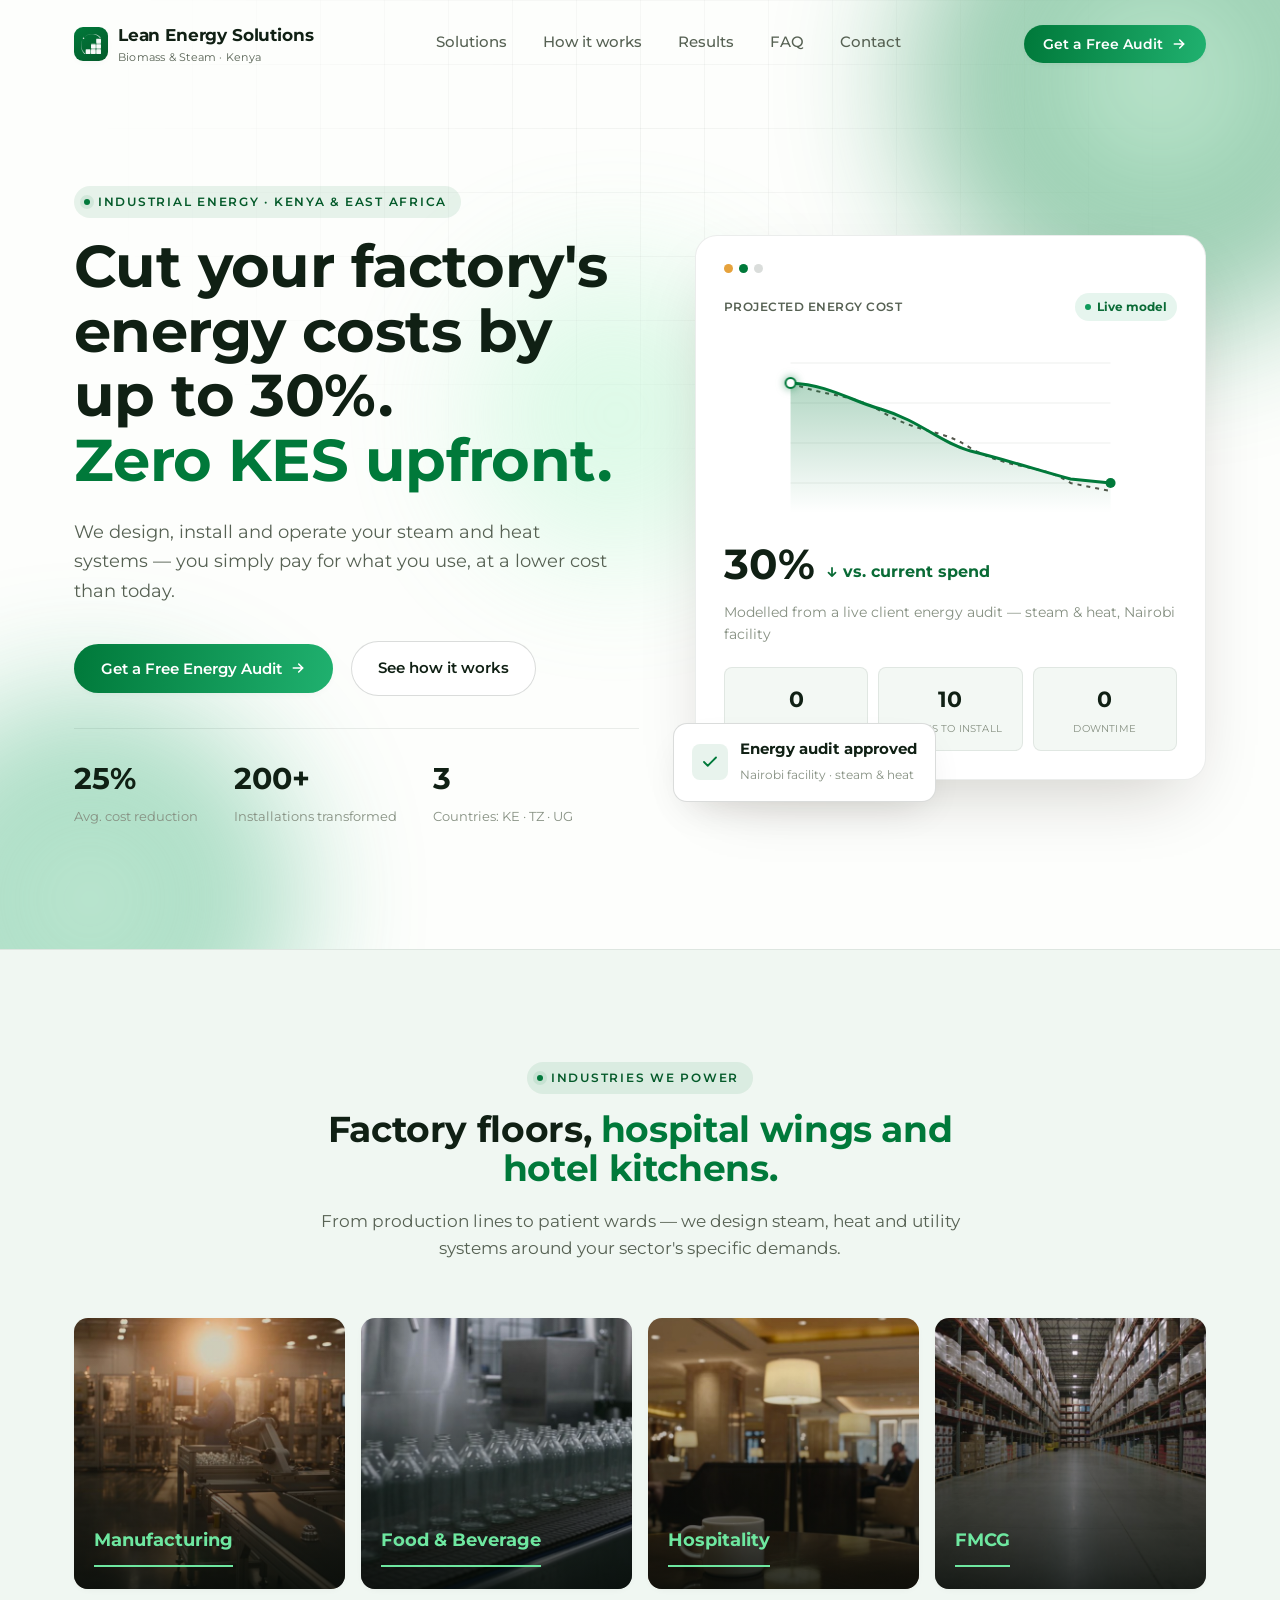
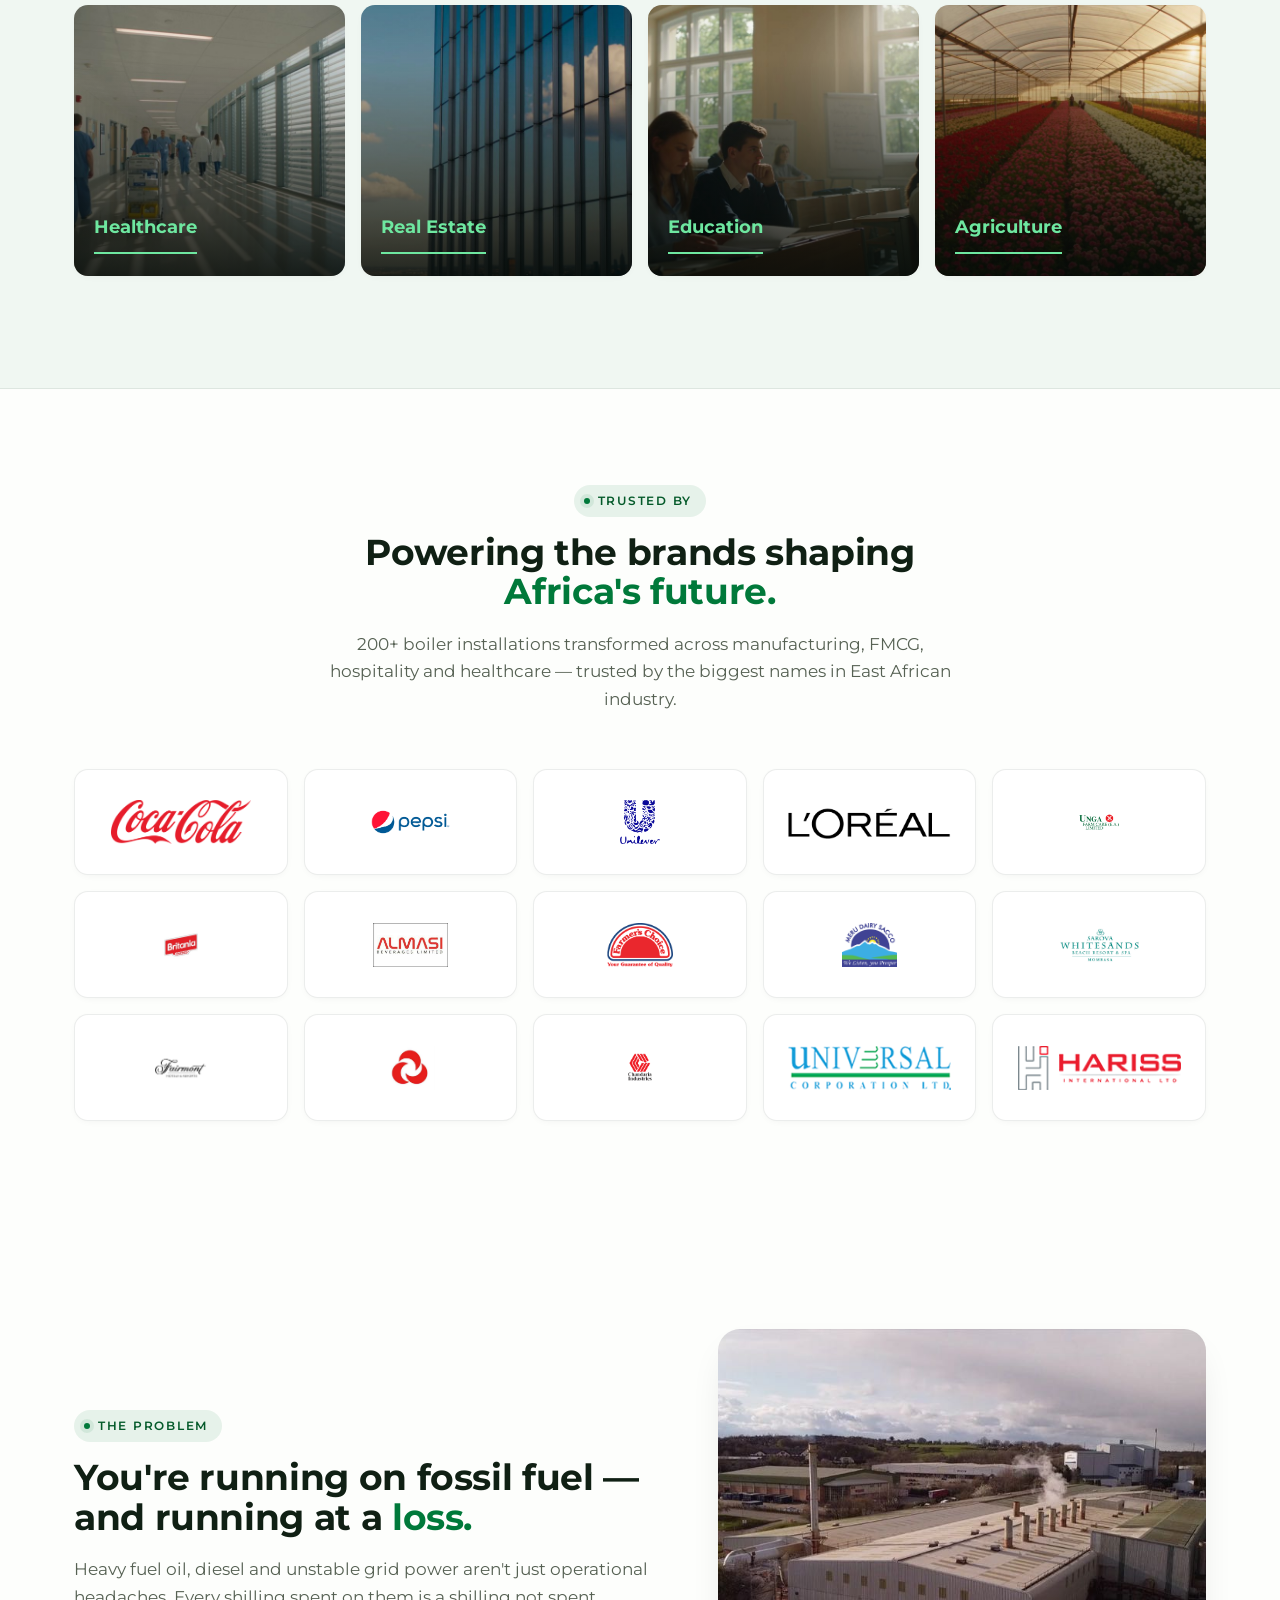
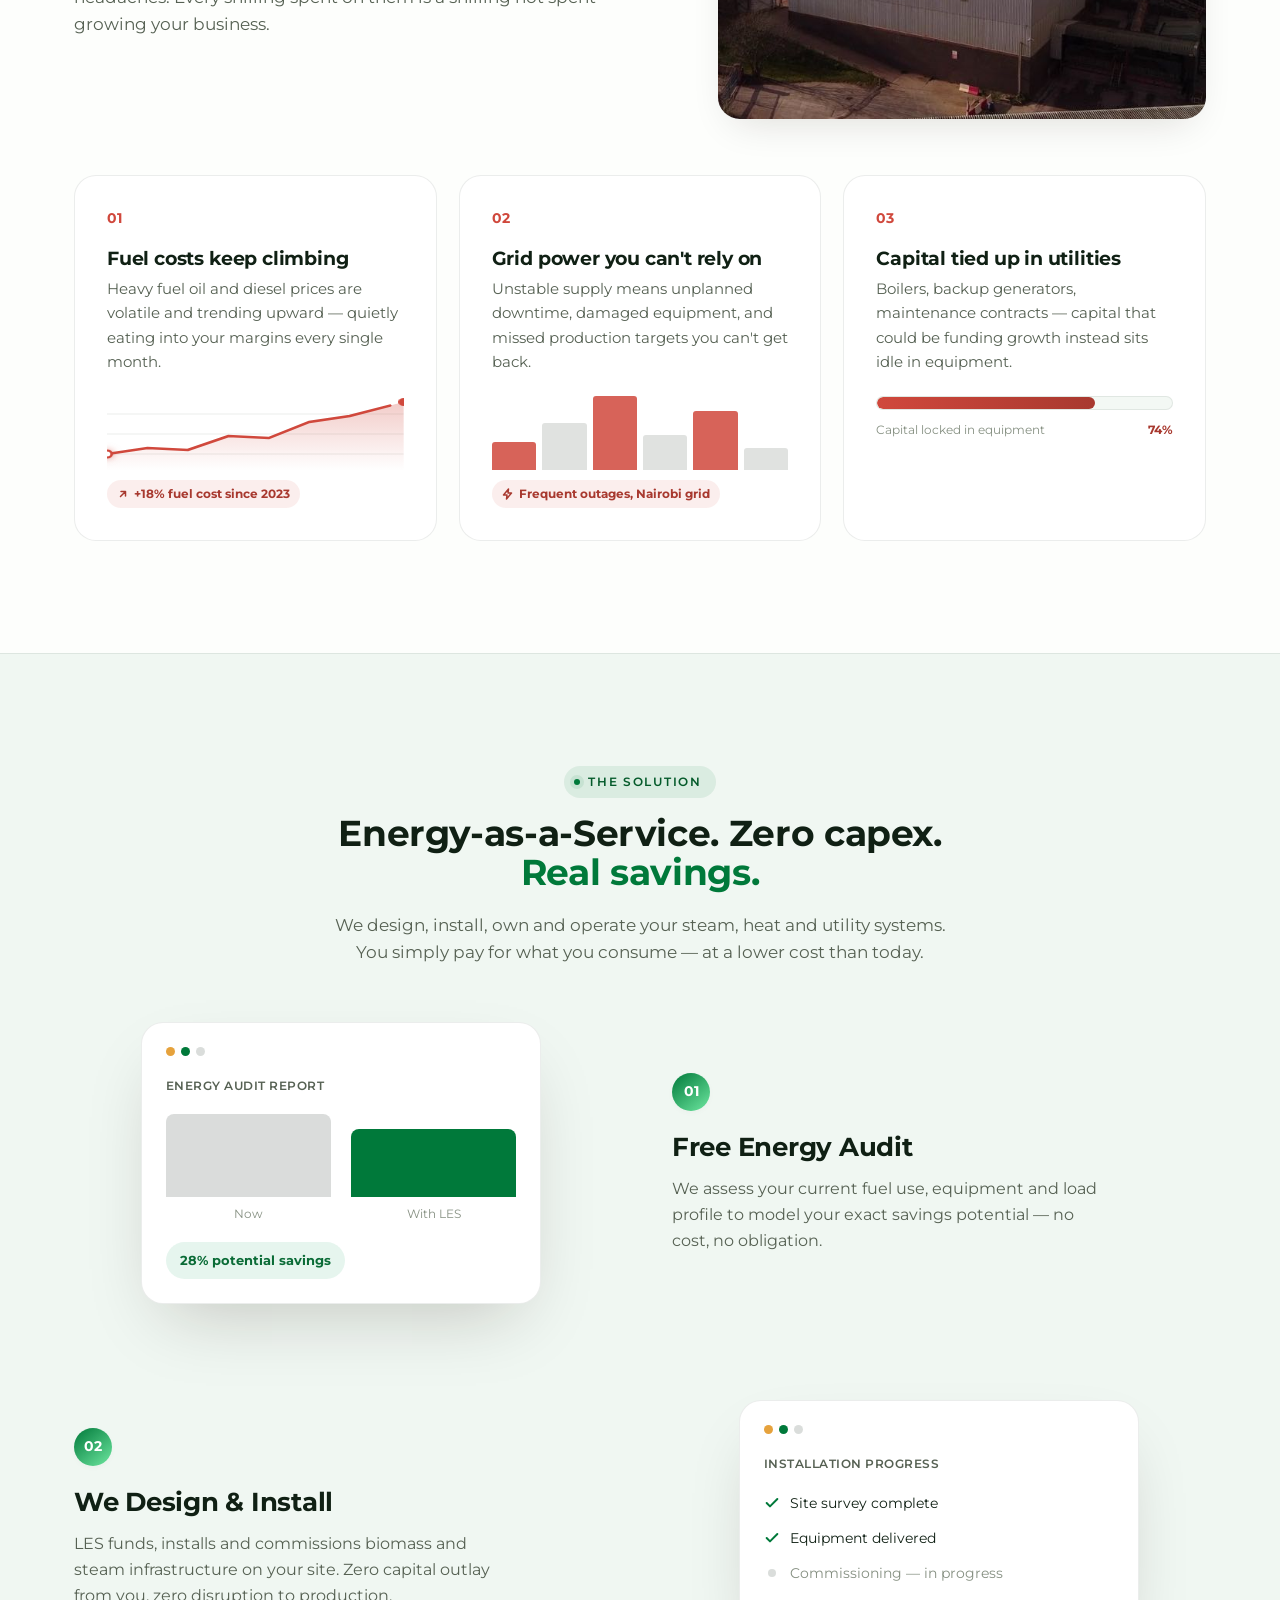
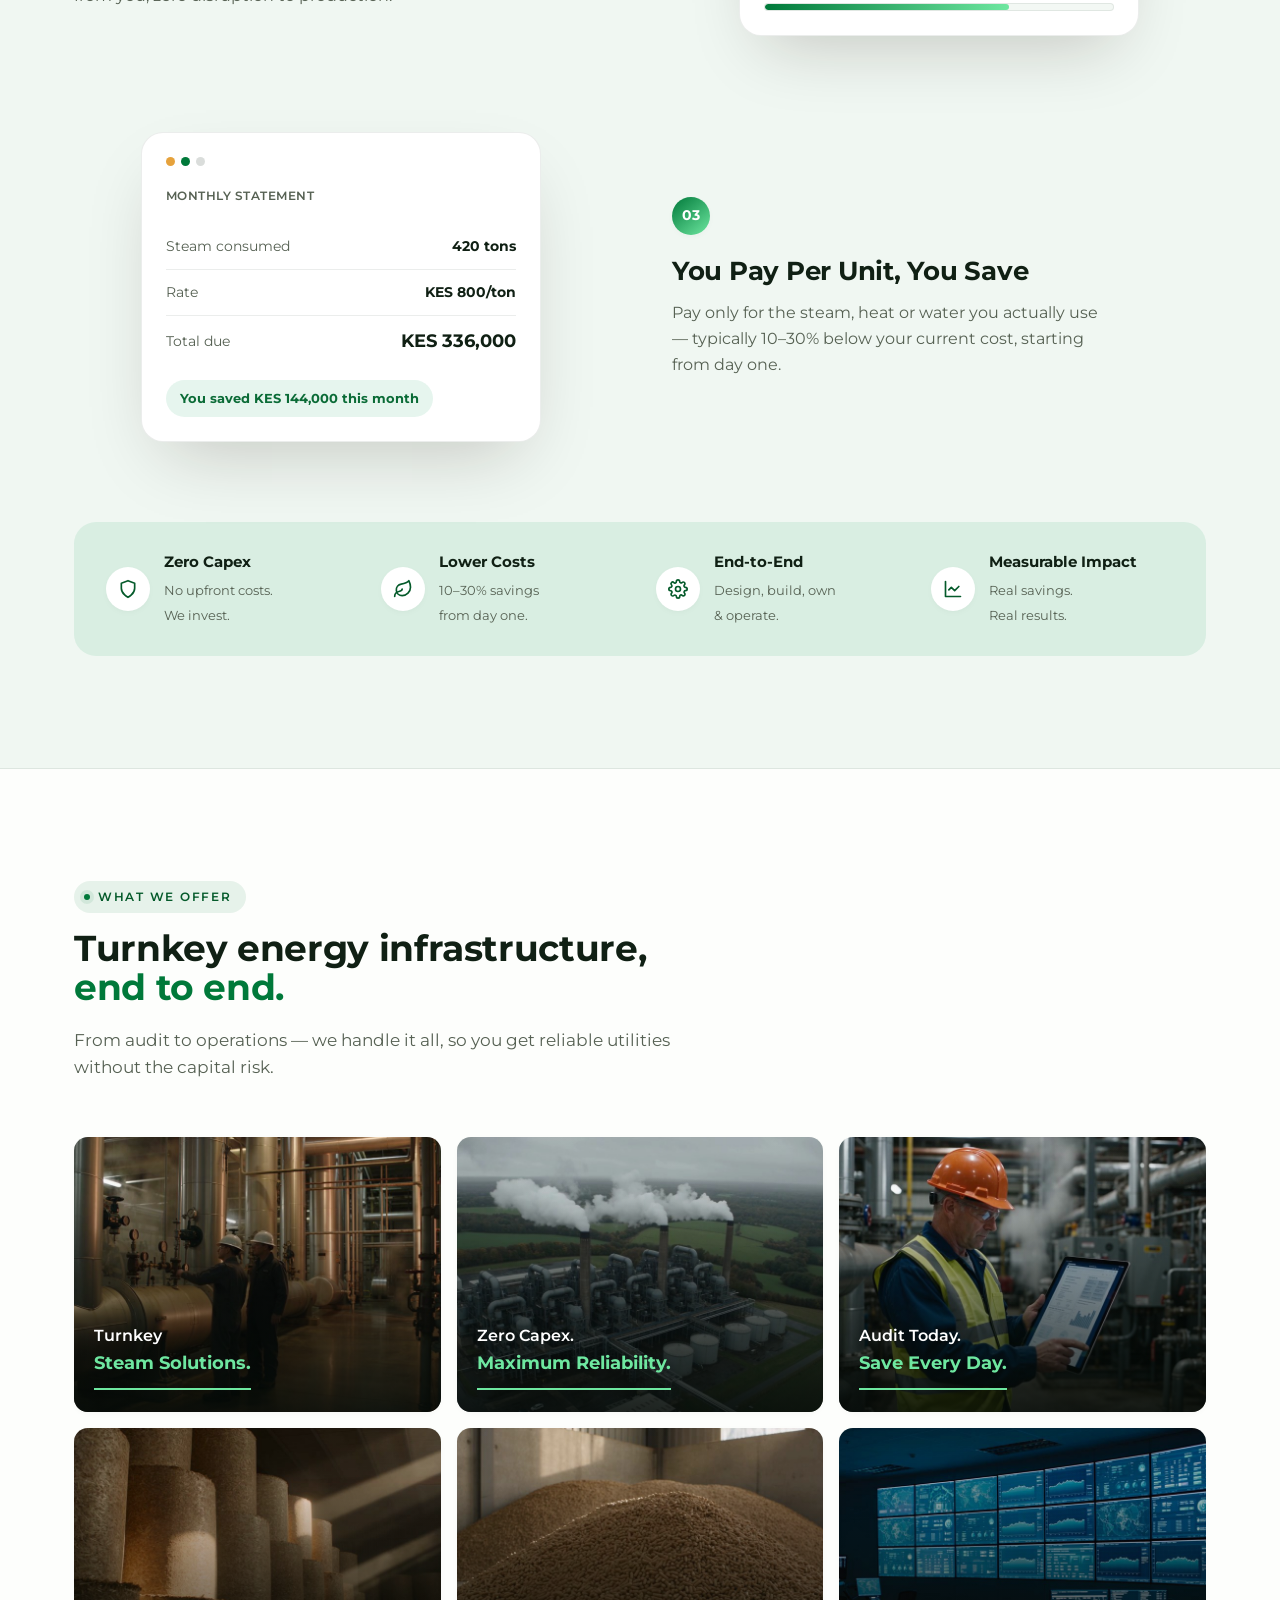
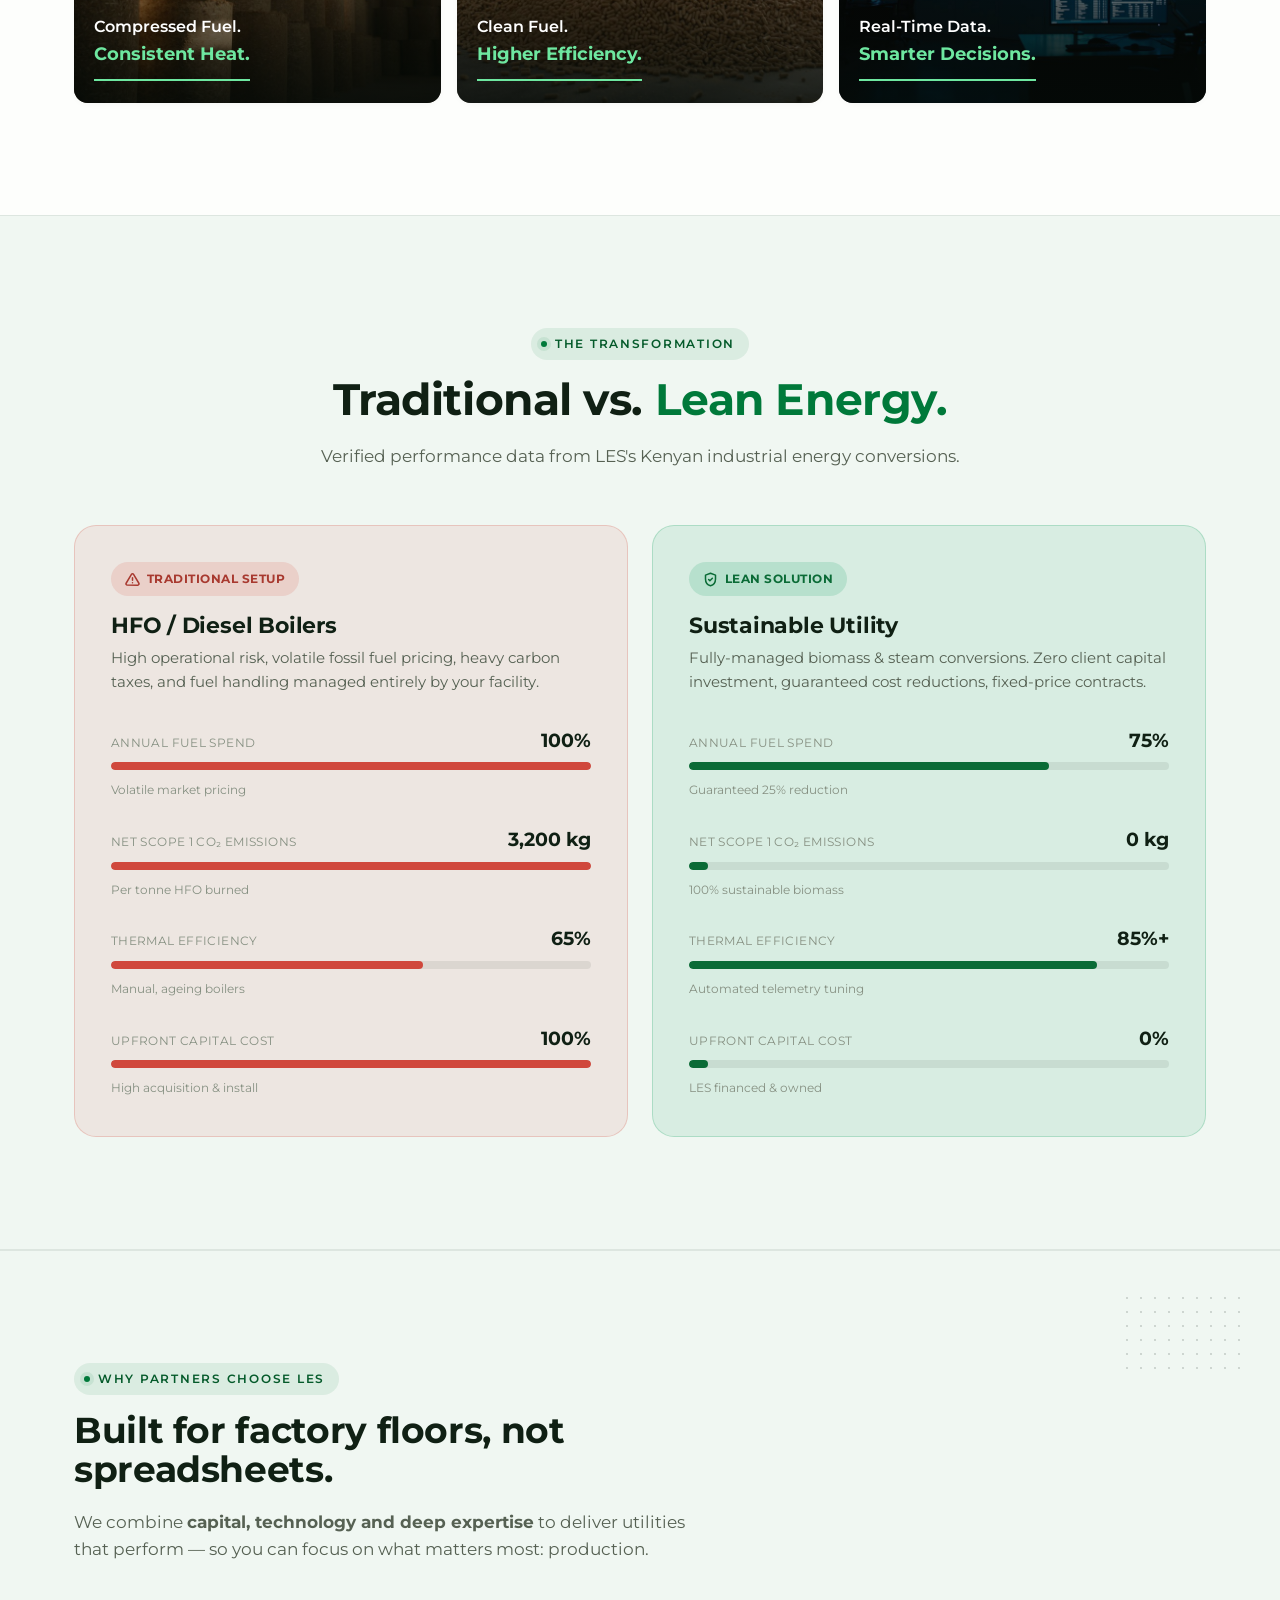
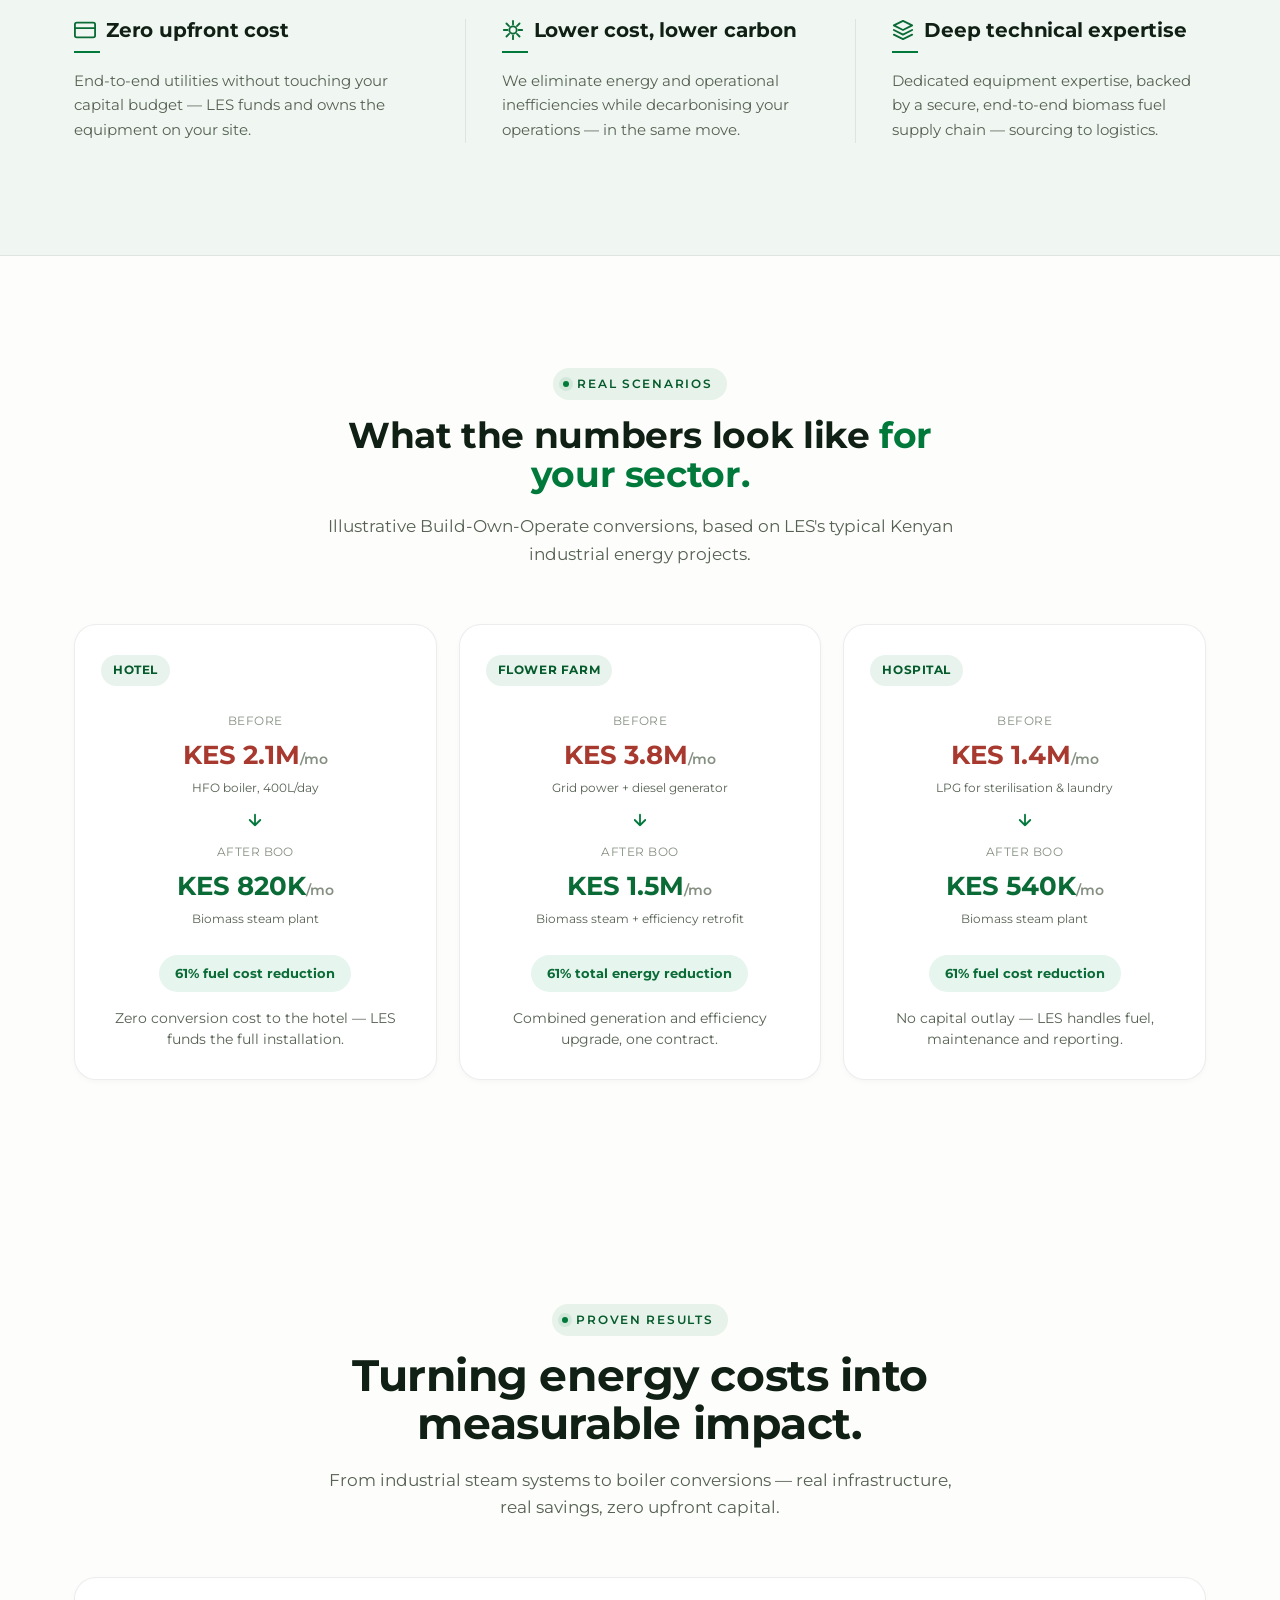
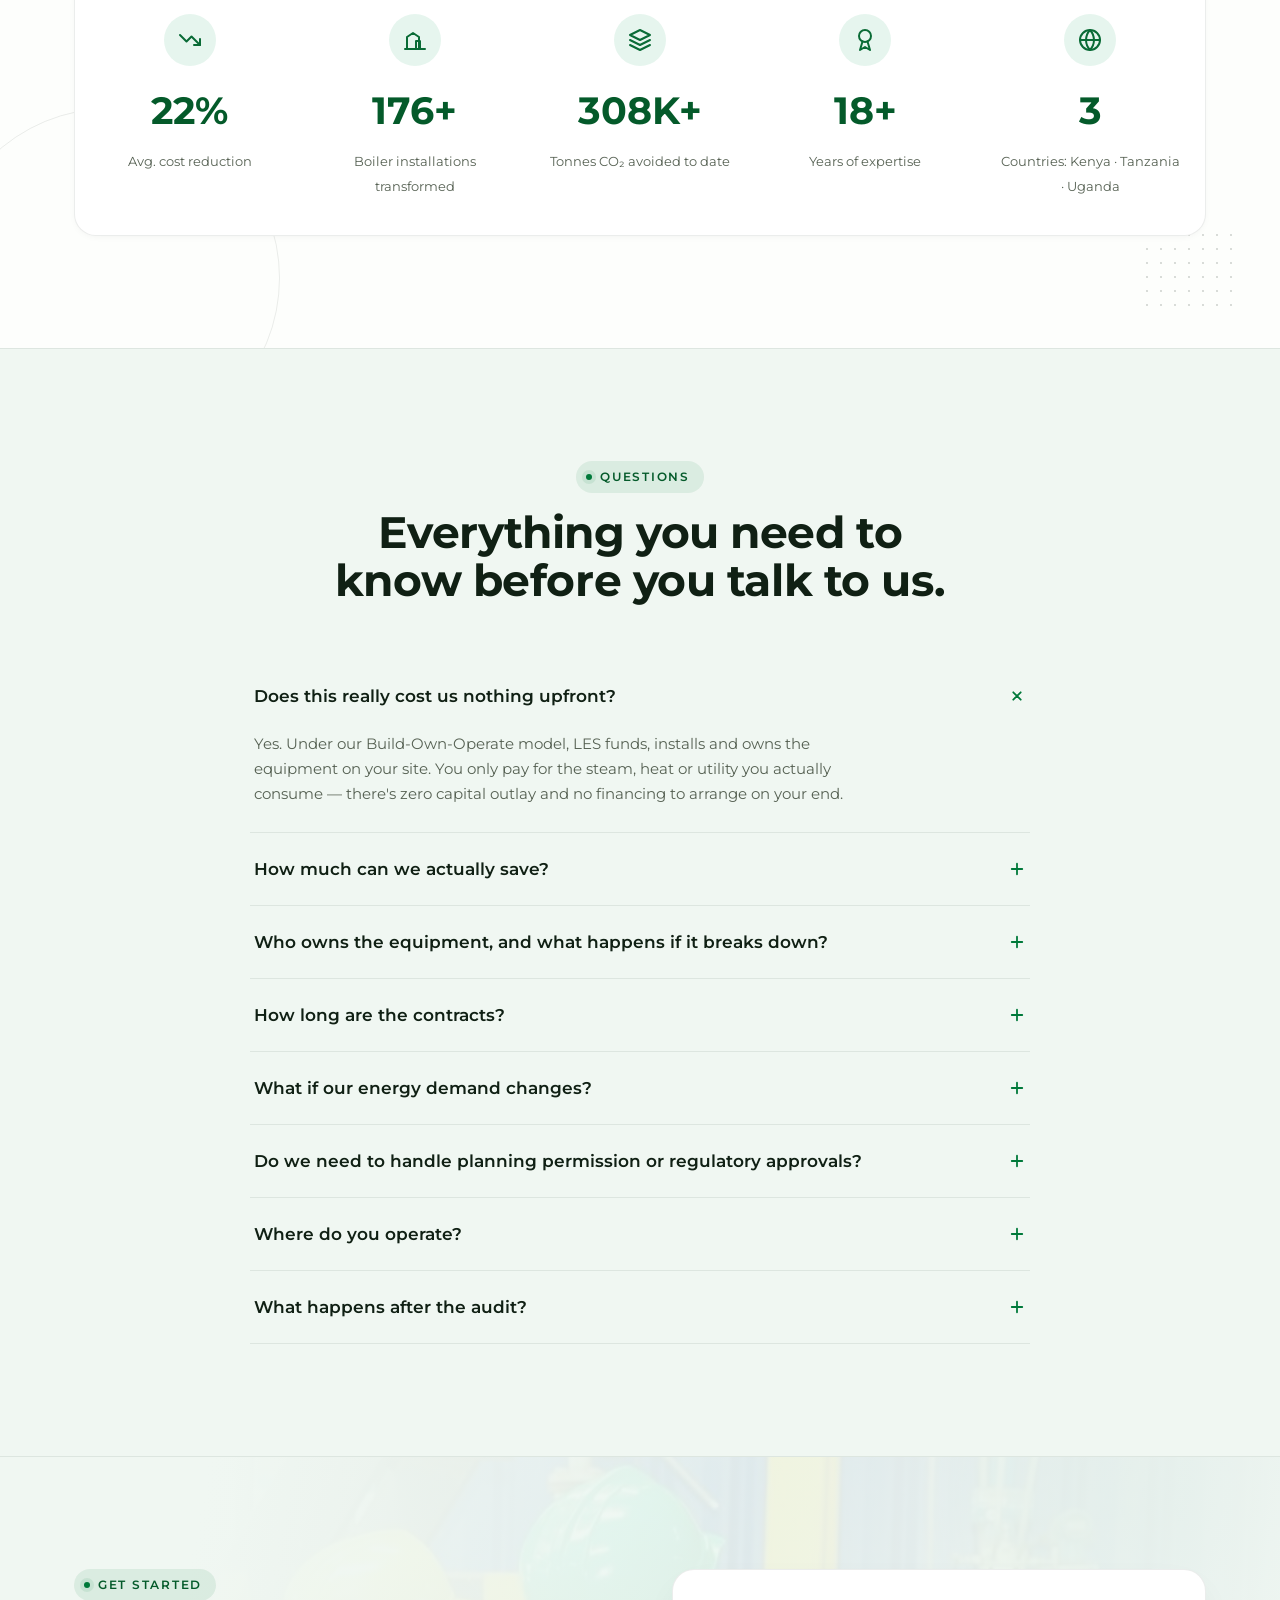
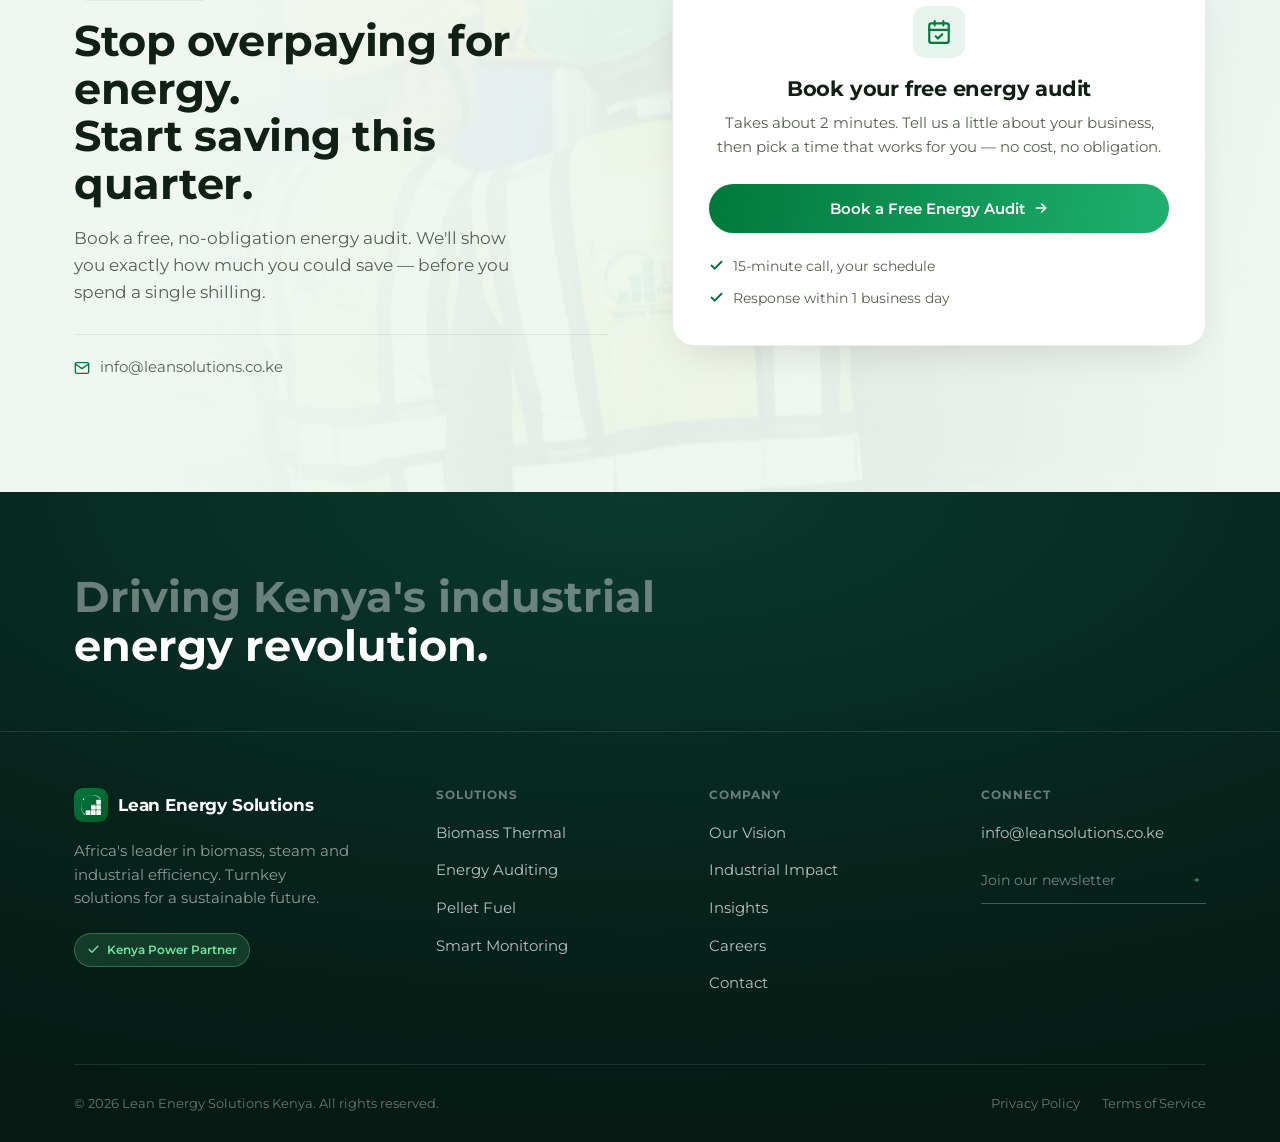
==== commit a22d81e1: "Restore original copy, fix line-wrapping via formatting only Per feedback: revert all reworded headi" ====
--- a/index.html
+++ b/index.html
@@ -127,7 +127,7 @@
             <svg viewBox="0 0 24 24" fill="none" stroke="currentColor" stroke-width="2.4" stroke-linecap="round" stroke-linejoin="round"><path d="M20 6 9 17l-5-5"/></svg>
           </span>
           <div>
-            <b>Energy audit complete</b>
+            <b>Energy audit approved</b>
             <span>Nairobi facility · steam &amp; heat</span>
           </div>
         </div>
@@ -140,7 +140,7 @@
     <div class="container">
       <div class="section-head center" style="margin-left:auto;margin-right:auto;" data-reveal>
         <div class="eyebrow" style="justify-content:center;">Industries We Power</div>
-        <h2>Serving factories, <span class="accent">hospitals and hotels.</span></h2>
+        <h2 class="h2-tight">Factory floors, <span class="accent">hospital wings and hotel kitchens.</span></h2>
         <p>From production lines to patient wards — we design steam, heat and utility systems around your sector's specific demands.</p>
       </div>
       <div class="photo-grid industries-grid" data-reveal-stagger>
@@ -209,7 +209,7 @@
     <div class="container">
       <div class="section-head center" style="margin-left:auto;margin-right:auto;" data-reveal>
         <div class="eyebrow" style="justify-content:center;">Trusted By</div>
-        <h2>Powering Africa's <span class="accent">leading brands.</span></h2>
+        <h2 class="h2-tight">Powering the brands shaping <span class="accent">Africa's future.</span></h2>
         <p>200+ boiler installations transformed across manufacturing, FMCG, hospitality and healthcare — trusted by the biggest names in East African industry.</p>
       </div>
     </div>
@@ -240,7 +240,7 @@
       <div class="problem-head-row">
         <div class="section-head" data-reveal>
           <div class="eyebrow">The Problem</div>
-          <h2>Fossil fuel is running you at a <span class="accent">loss.</span></h2>
+          <h2 class="h2-tight">You're running on fossil fuel —<br>and running at a <span class="accent">loss.</span></h2>
           <p>Heavy fuel oil, diesel and unstable grid power aren't just operational headaches. Every shilling spent on them is a shilling not spent growing your business.</p>
         </div>
         <div class="problem-photo" data-reveal>
@@ -306,7 +306,7 @@
     <div class="container">
       <div class="section-head center" style="margin-left:auto;margin-right:auto;" data-reveal>
         <div class="eyebrow" style="justify-content:center;">The Solution</div>
-        <h2>Energy-as-a-Service. <span class="accent">Zero capex.</span></h2>
+        <h2 class="h2-tight">Energy-as-a-Service. Zero capex. <span class="accent">Real savings.</span></h2>
         <p>We design, install, own and operate your steam, heat and utility systems. You simply pay for what you consume — at a lower cost than today.</p>
       </div>
       <div class="feature-rows">
@@ -394,7 +394,7 @@
     <div class="container">
       <div class="section-head" data-reveal>
         <div class="eyebrow">What We Offer</div>
-        <h2>Turnkey energy, <span class="accent">end to end.</span></h2>
+        <h2 class="h2-tight">Turnkey energy infrastructure, <span class="accent">end to end.</span></h2>
         <p>From audit to operations — we handle it all, so you get reliable utilities without the capital risk.</p>
       </div>
       <div class="photo-grid" data-reveal-stagger>
@@ -512,7 +512,7 @@
     <div class="container">
       <div class="section-head" data-reveal>
         <div class="eyebrow">Why Partners Choose LES</div>
-        <h2>Built for factories, not spreadsheets.</h2>
+        <h2 class="h2-tight">Built for factory floors, not spreadsheets.</h2>
         <p>We combine <b>capital, technology and deep expertise</b> to deliver utilities that perform — so you can focus on what matters most: production.</p>
       </div>
       <div class="benefits-grid" data-reveal-stagger>
@@ -540,7 +540,7 @@
     <div class="container">
       <div class="section-head center" style="margin-left:auto;margin-right:auto;" data-reveal>
         <div class="eyebrow" style="justify-content:center;">Real Scenarios</div>
-        <h2>The savings, <span class="accent">sector by sector.</span></h2>
+        <h2 class="h2-tight">What the numbers look like <span class="accent">for your sector.</span></h2>
         <p>Illustrative Build-Own-Operate conversions, based on LES's typical Kenyan industrial energy projects.</p>
       </div>
       <div class="scenario-grid" data-reveal-stagger>
@@ -617,11 +617,11 @@
         </div>
         <div class="stat-cell">
           <span class="stat-icon"><svg viewBox="0 0 24 24" fill="none" stroke="currentColor" stroke-width="2" stroke-linecap="round" stroke-linejoin="round"><path d="M2 21h20M4 21V9l6-4 6 4v12M13 21V13h4v8"/></svg></span>
-          <b data-count="200" data-suffix="+">200+</b><span>Boiler installations</span>
+          <b data-count="200" data-suffix="+">200+</b><span>Boiler installations transformed</span>
         </div>
         <div class="stat-cell">
           <span class="stat-icon"><svg viewBox="0 0 24 24" fill="none" stroke="currentColor" stroke-width="2" stroke-linecap="round" stroke-linejoin="round"><path d="M12 2 2 7l10 5 10-5Z"/><path d="M2 17l10 5 10-5M2 12l10 5 10-5"/></svg></span>
-          <b data-count="350" data-suffix="K+">350K+</b><span>Tonnes CO&#8322; avoided</span>
+          <b data-count="350" data-suffix="K+">350K+</b><span>Tonnes CO&#8322; avoided to date</span>
         </div>
         <div class="stat-cell">
           <span class="stat-icon"><svg viewBox="0 0 24 24" fill="none" stroke="currentColor" stroke-width="2" stroke-linecap="round" stroke-linejoin="round"><circle cx="12" cy="8" r="6"/><path d="M9.5 13.5 7 22l5-3 5 3-2.5-8.5"/></svg></span>
@@ -629,7 +629,7 @@
         </div>
         <div class="stat-cell">
           <span class="stat-icon"><svg viewBox="0 0 24 24" fill="none" stroke="currentColor" stroke-width="2" stroke-linecap="round" stroke-linejoin="round"><circle cx="12" cy="12" r="10"/><path d="M2 12h20M12 2a15.3 15.3 0 0 1 4 10 15.3 15.3 0 0 1-4 10 15.3 15.3 0 0 1-4-10 15.3 15.3 0 0 1 4-10Z"/></svg></span>
-          <b data-count="3">3</b><span>Countries: KE &middot; TZ &middot; UG</span>
+          <b data-count="3">3</b><span>Countries: Kenya &middot; Tanzania &middot; Uganda</span>
         </div>
       </div>
     </div>
--- a/styles.css
+++ b/styles.css
@@ -94,6 +94,8 @@
 .section-head.center{ margin-left:auto; margin-right:auto; text-align:center; }
 .section-head.center .eyebrow{ margin-left:auto; margin-right:auto; }
 .section-head h2{ font-size:clamp(1.9rem,3.4vw,2.8rem); margin-bottom:18px; }
+.section-head h2.h2-tight{ font-size:clamp(1.5rem,2.8vw,2.3rem); }
+#problem .section-head h2.h2-tight{ font-size:clamp(1.3rem,2.8vw,2.3rem); }
 .section-head p{ color:var(--text-muted); font-size:1.08rem; }
 
 /* Buttons */
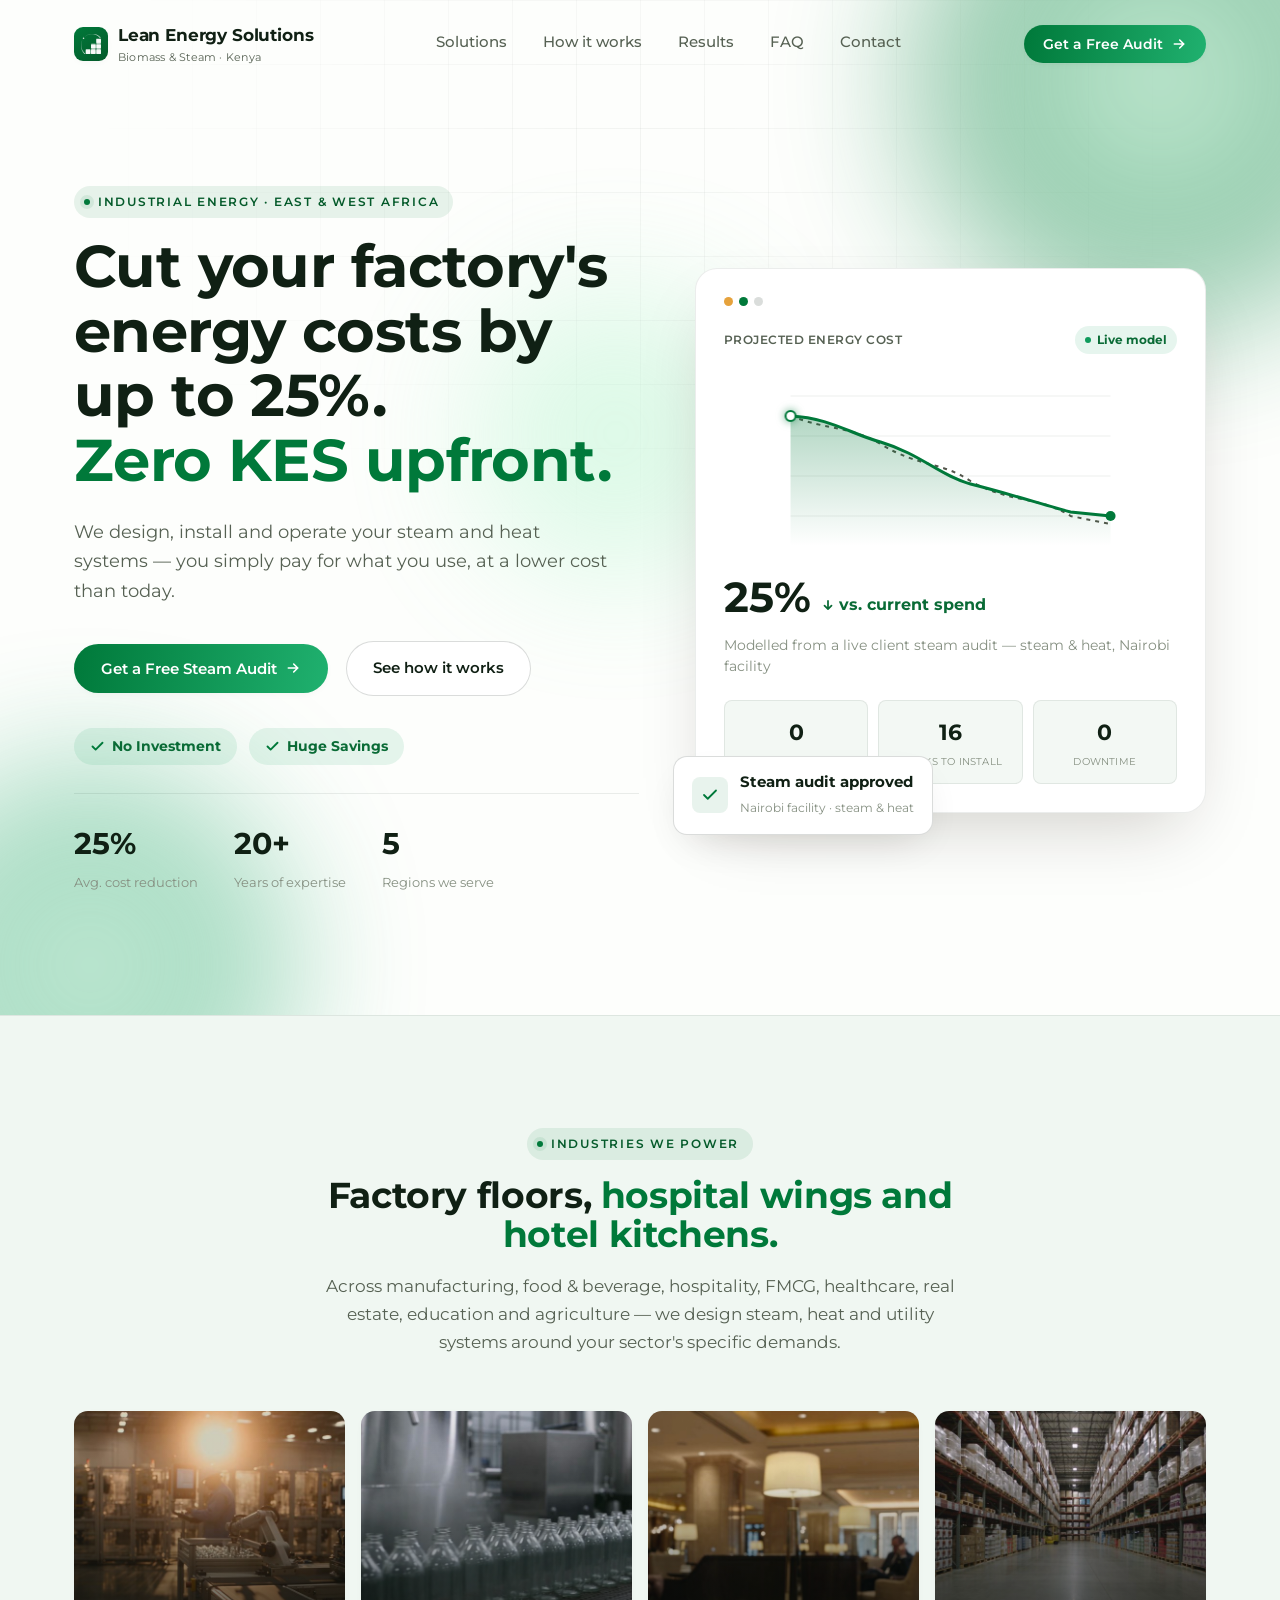
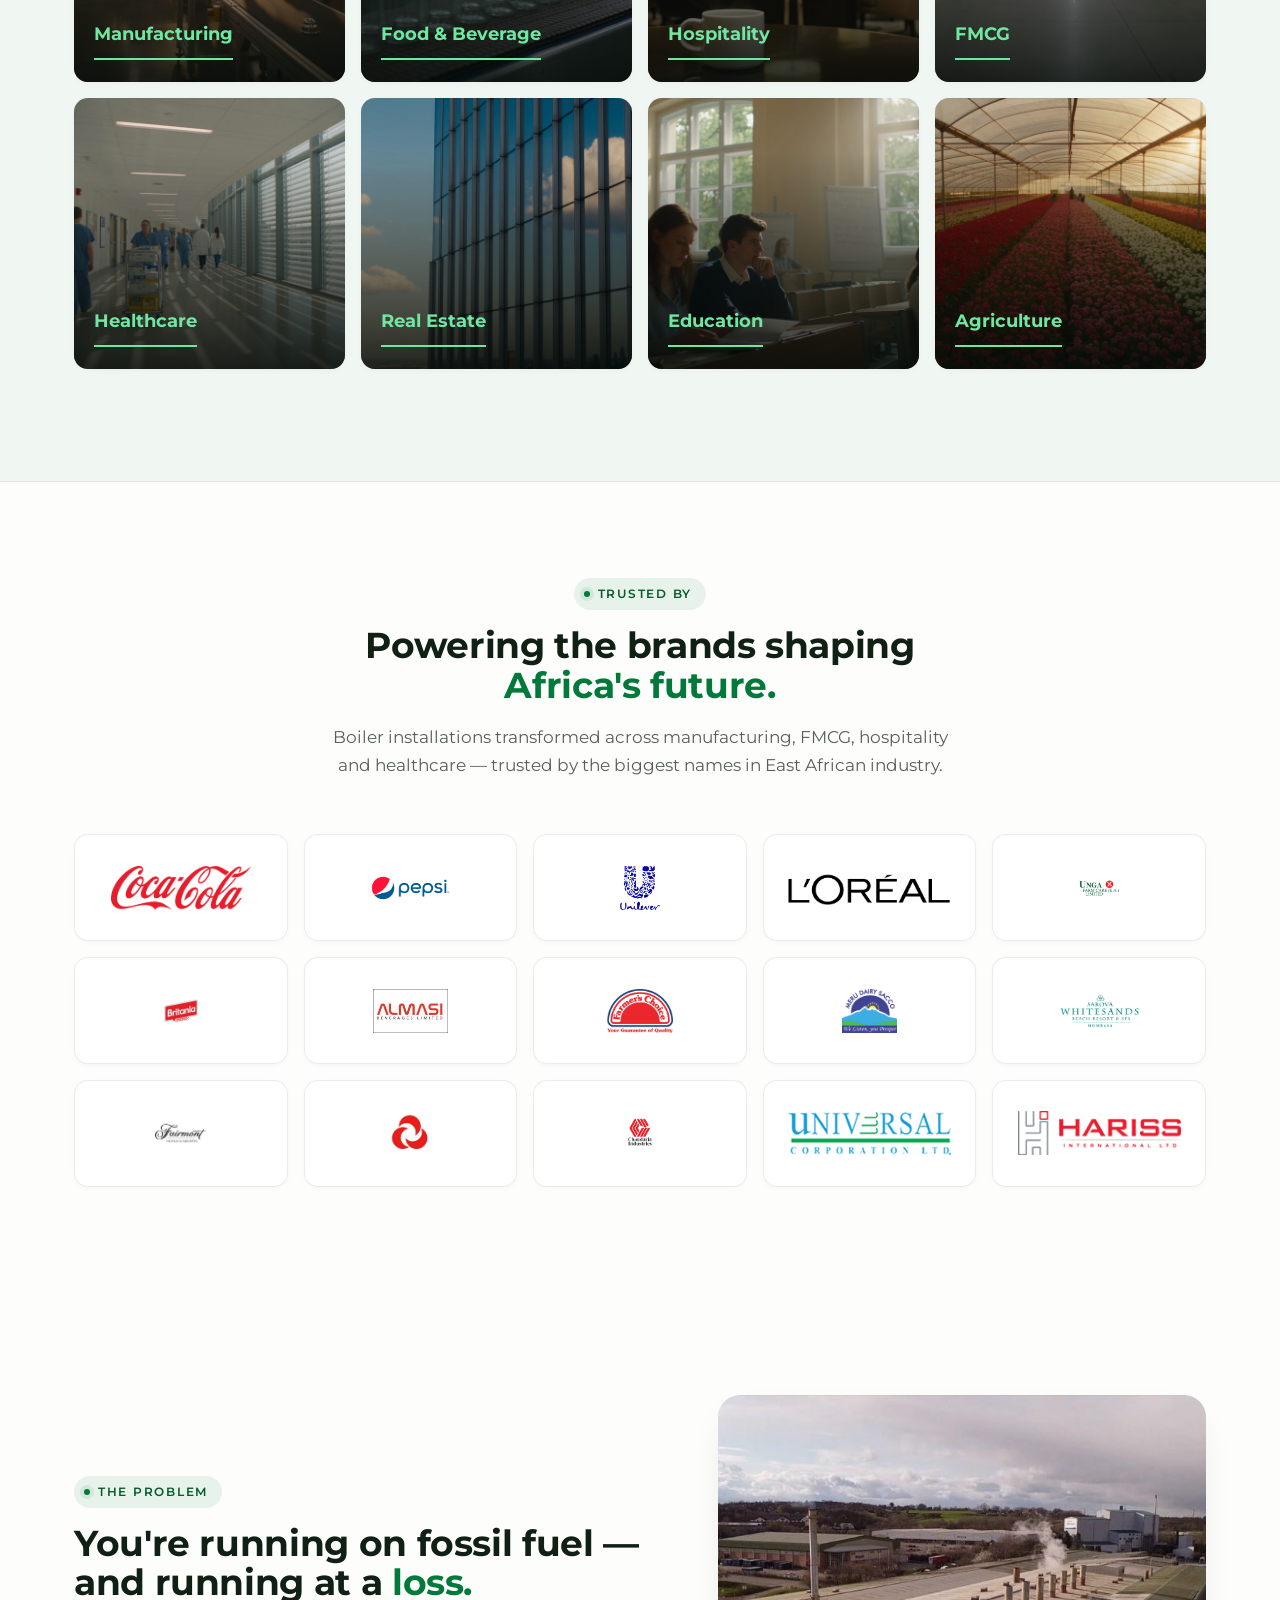
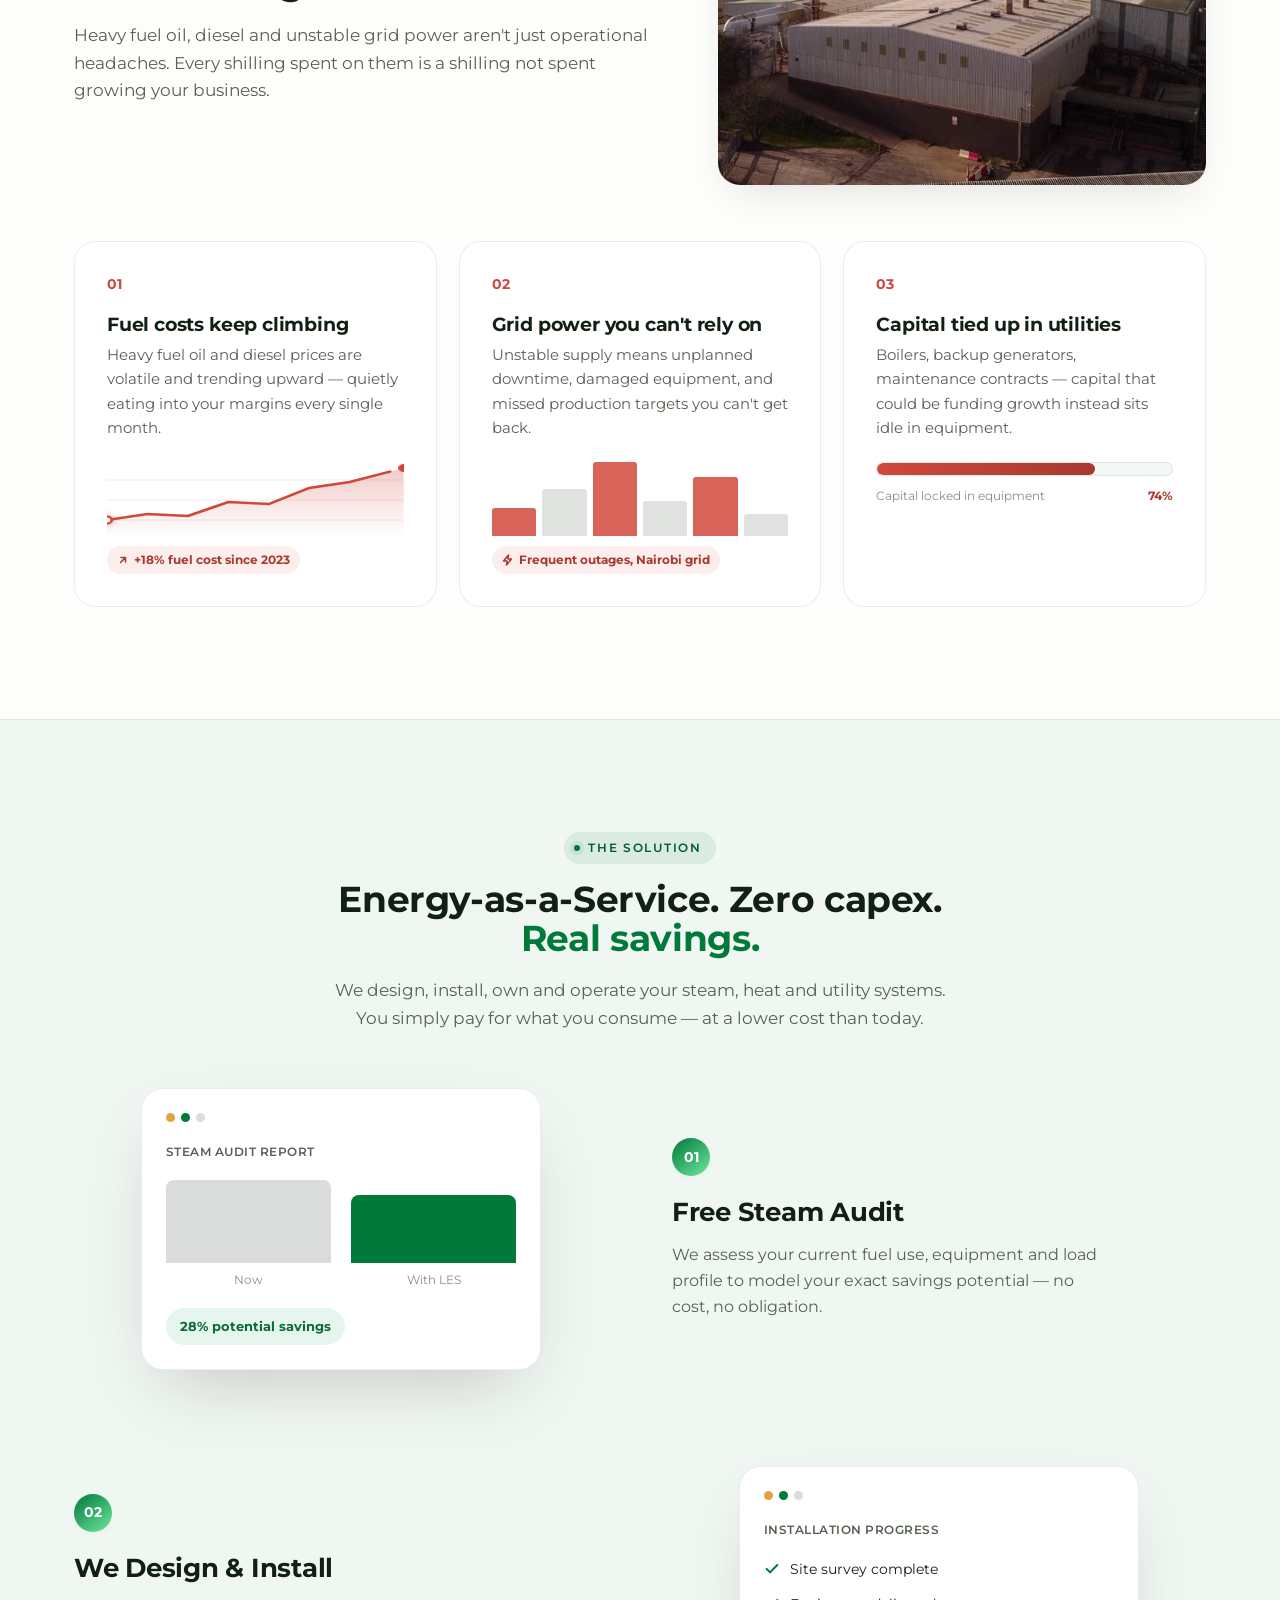
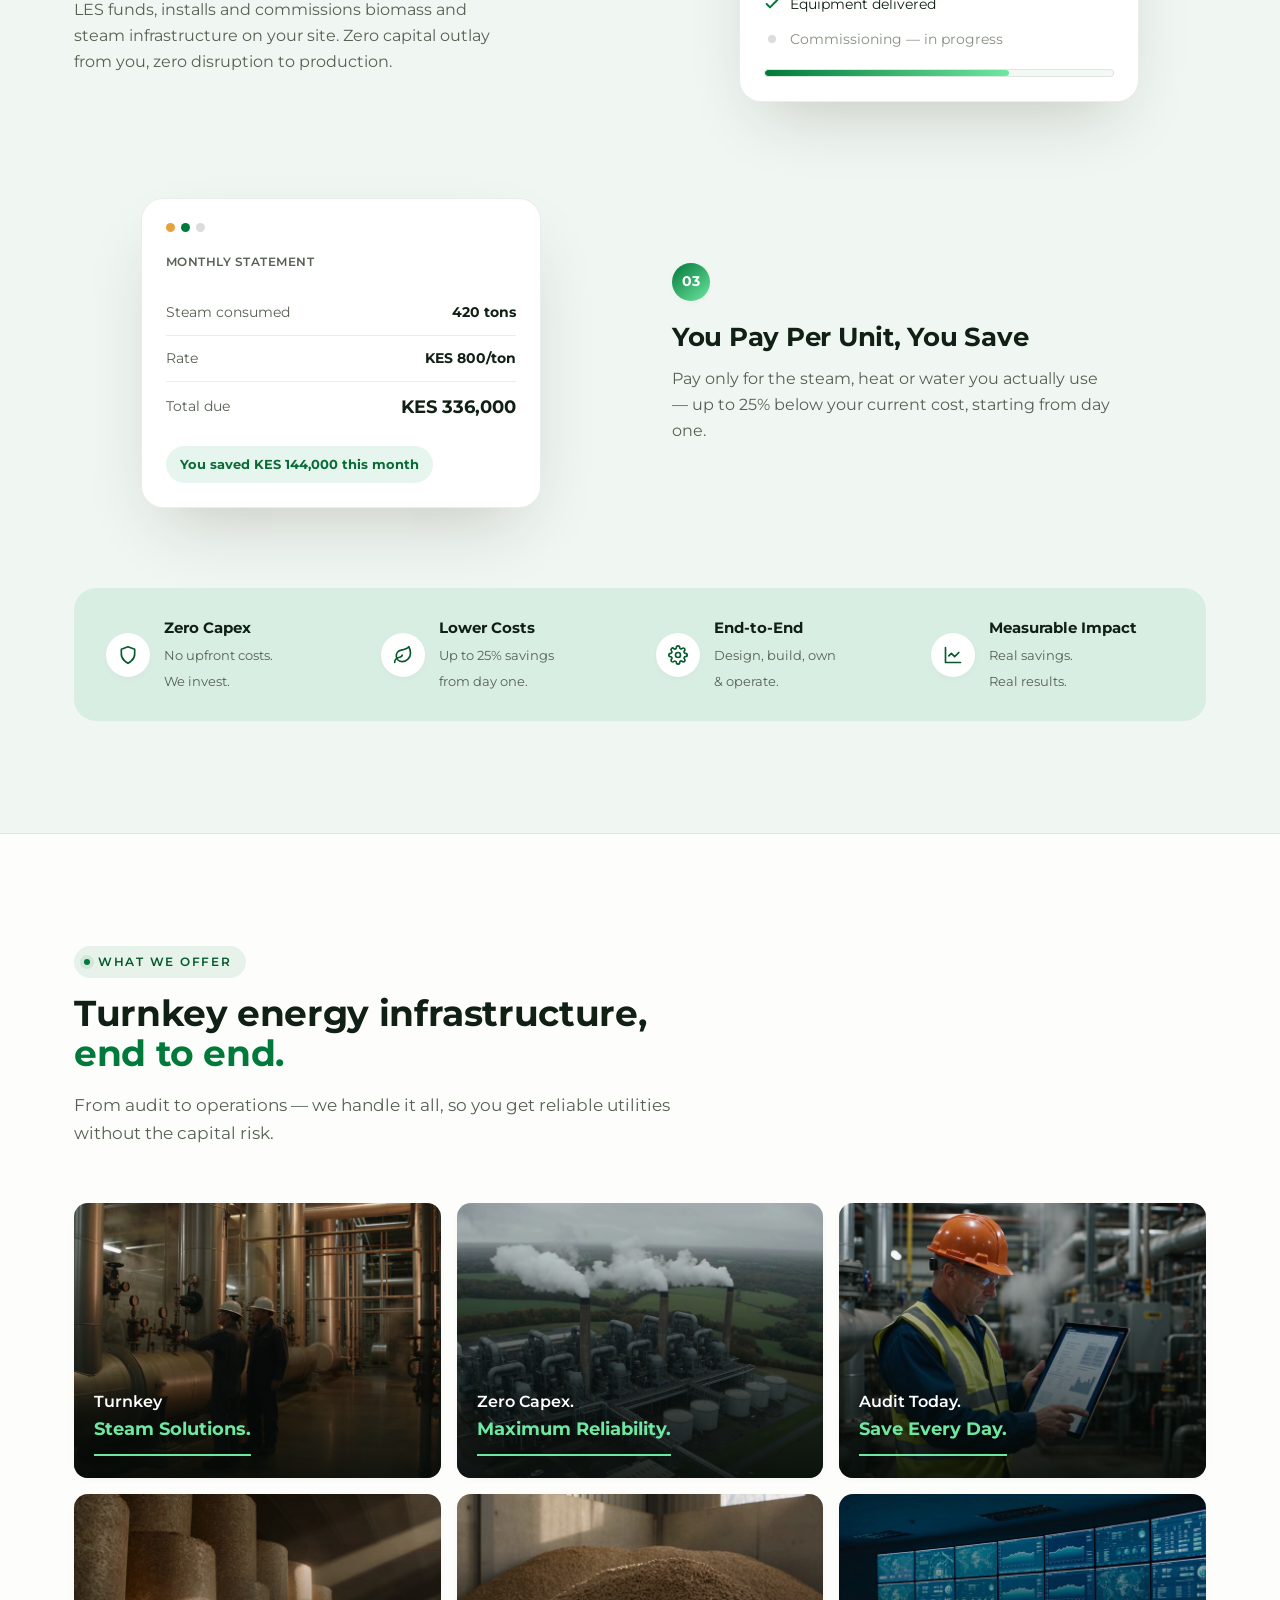
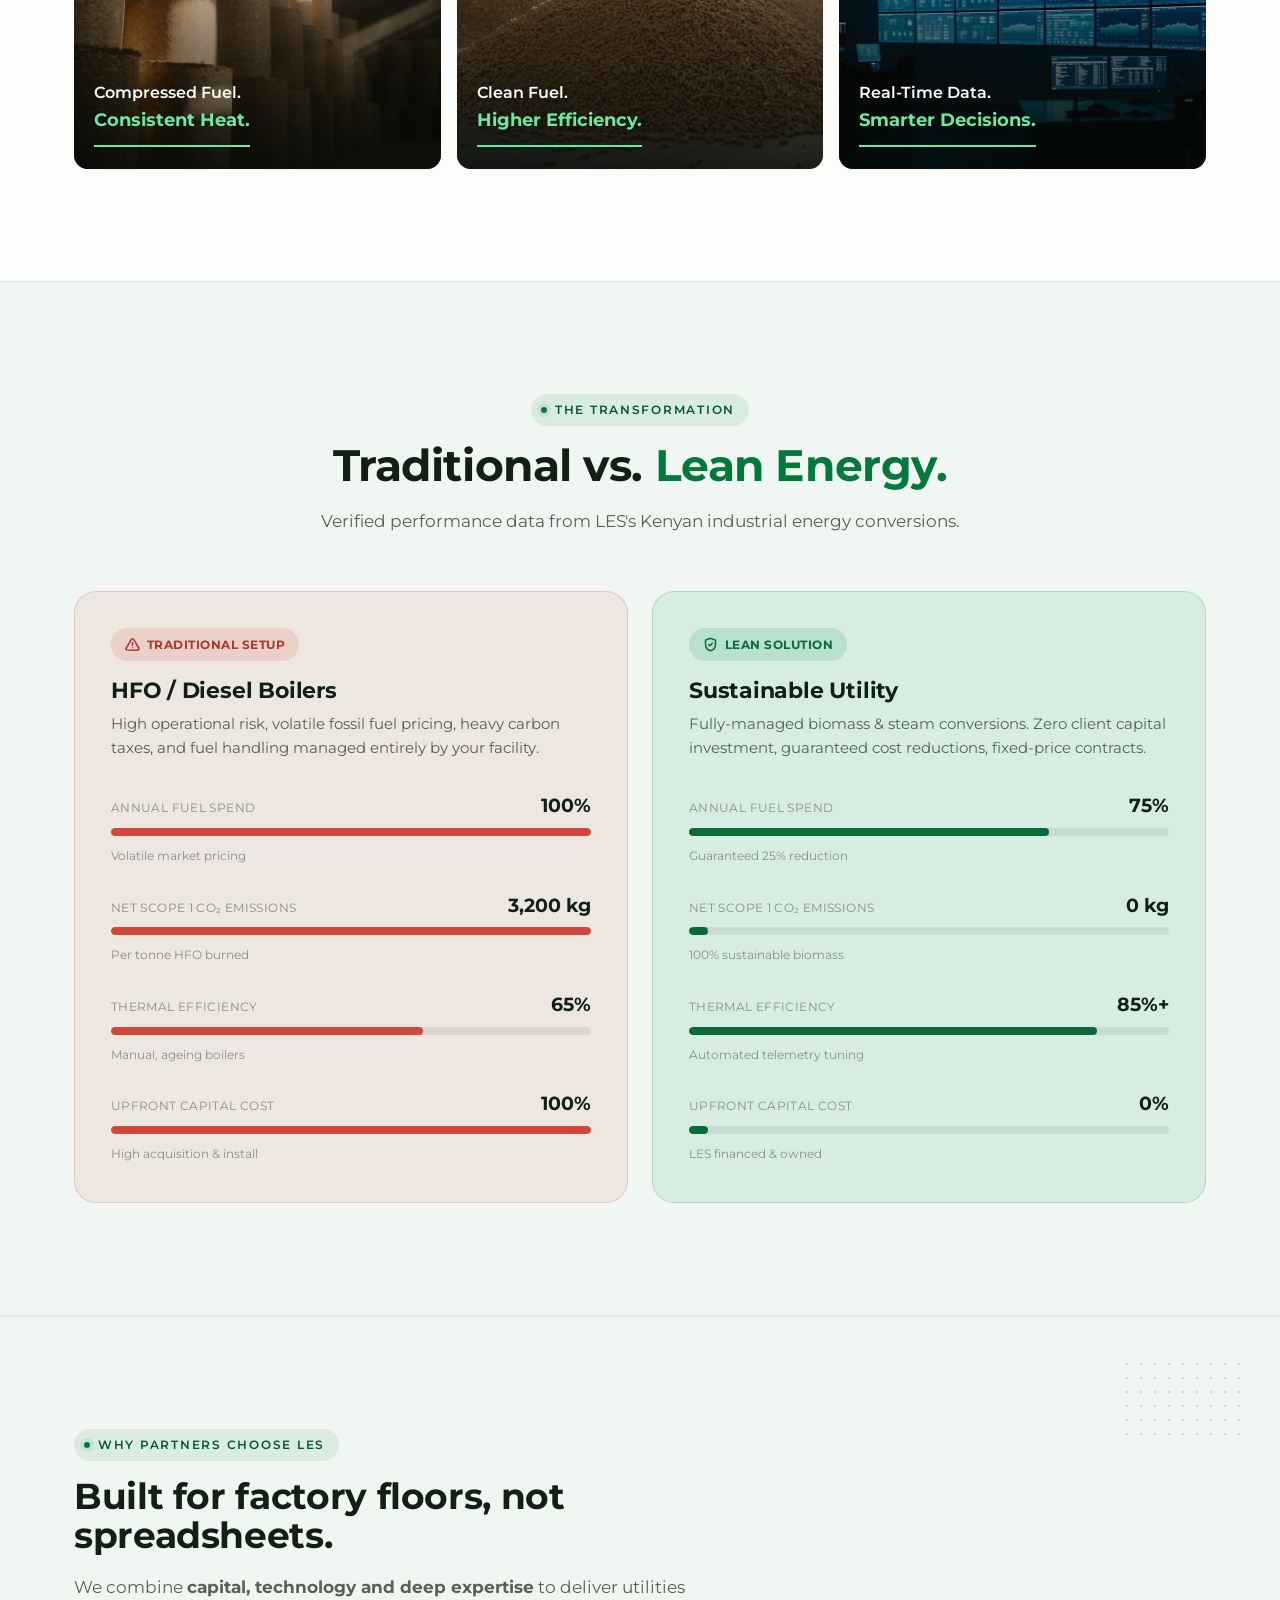
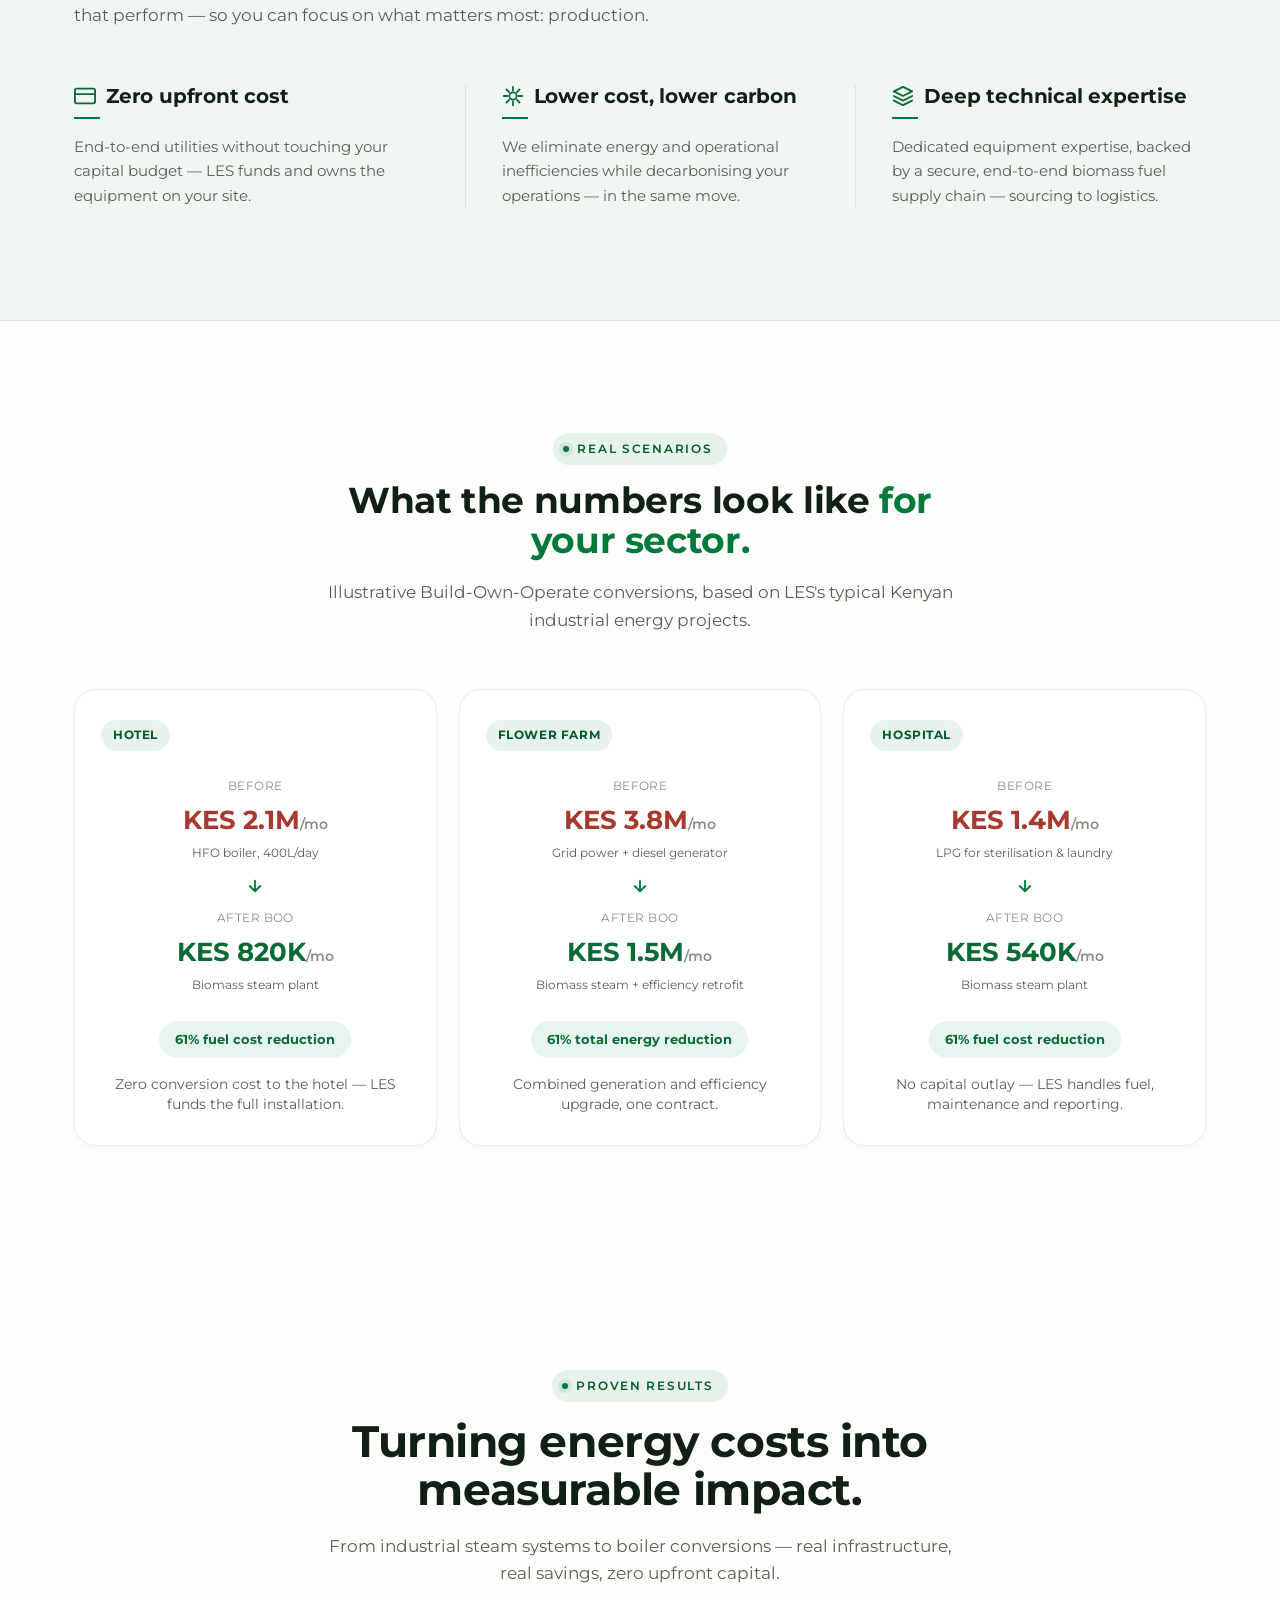
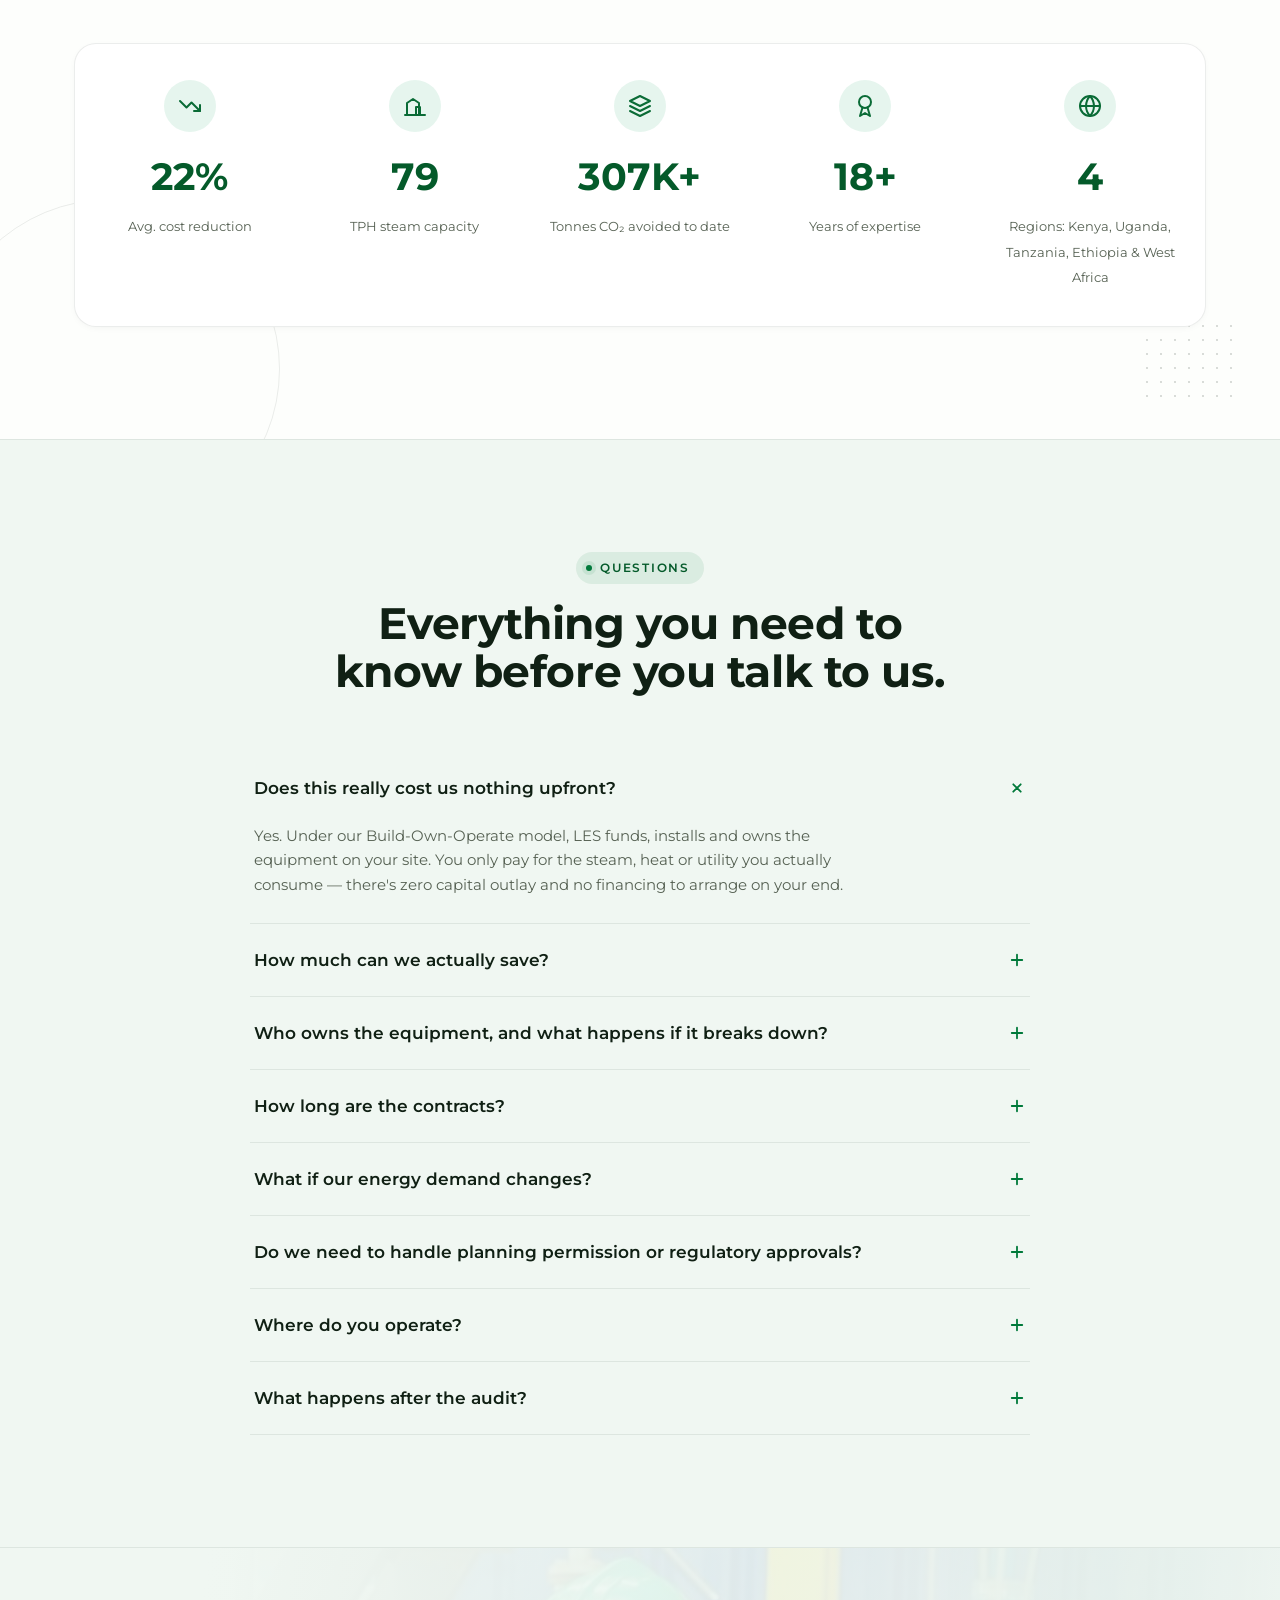
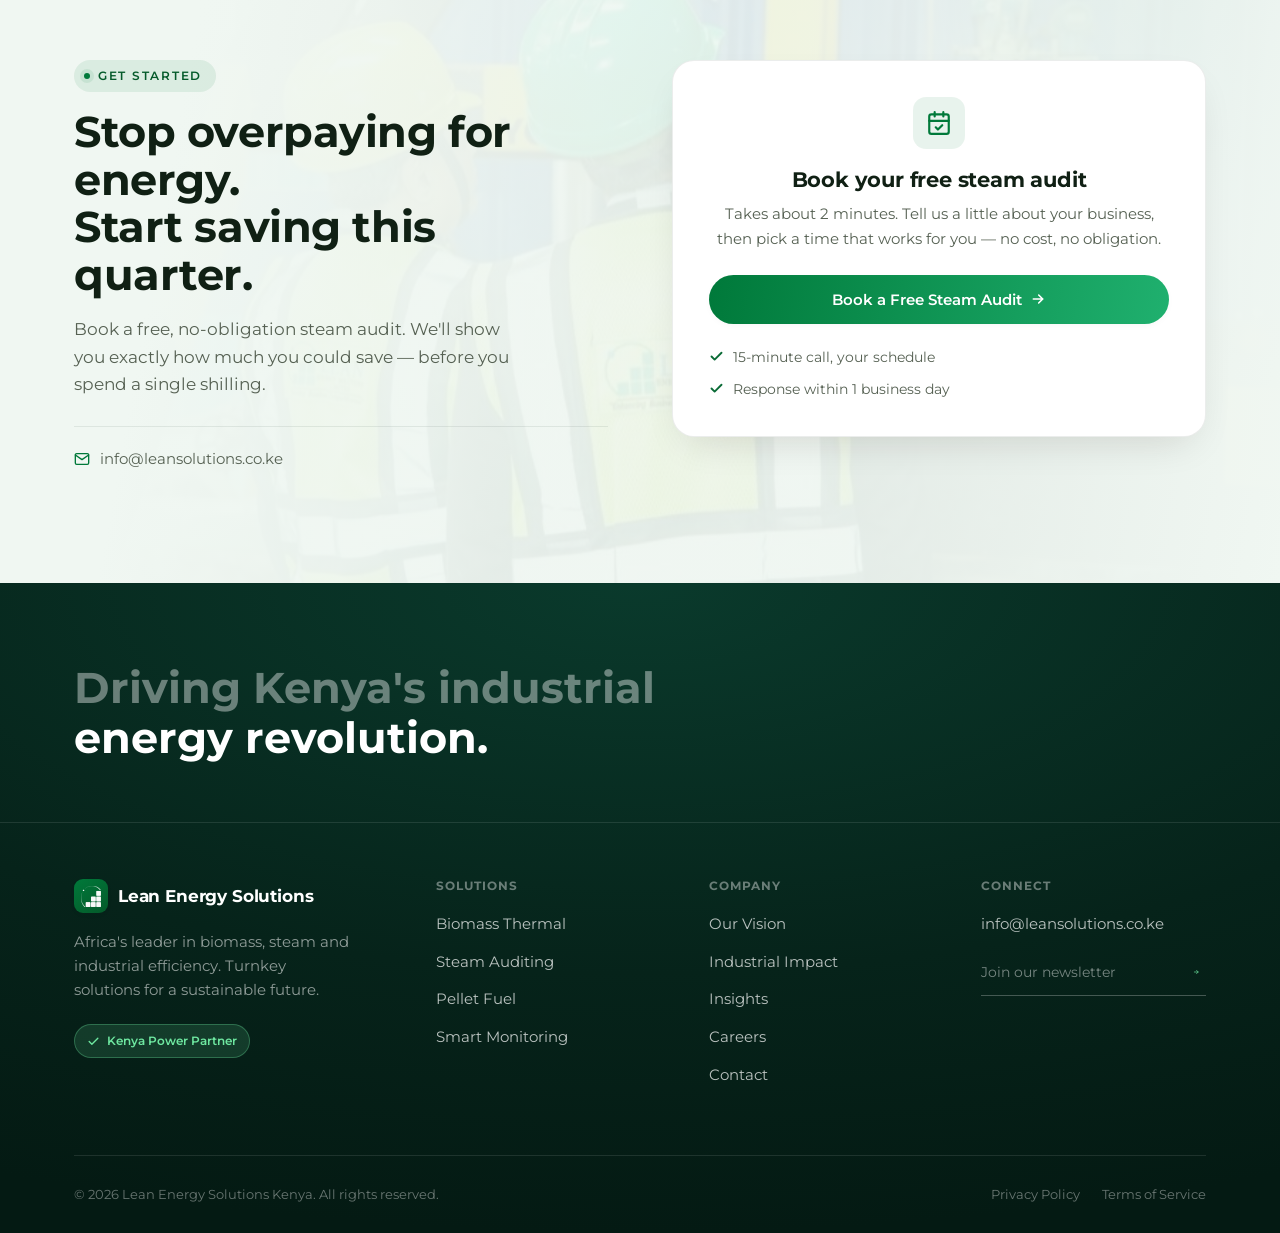
==== commit 5206778f: "Correct factual claims per client review: 25% savings, steam audit, regions, timeline - Savings: sta" ====
--- a/index.html
+++ b/index.html
@@ -4,7 +4,7 @@
 <meta charset="UTF-8">
 <meta name="viewport" content="width=device-width, initial-scale=1.0">
 <title>Lean Energy Solutions | Industrial Biomass Steam, Zero Upfront Cost — Kenya</title>
-<meta name="description" content="Cut industrial energy costs by up to 30% with zero upfront capital. Lean Energy Solutions supplies steam, heat and biomass utilities to manufacturers, food processors, hospitality and FMCG brands across Kenya and East Africa.">
+<meta name="description" content="Cut industrial energy costs by up to 25% with zero upfront capital. Lean Energy Solutions supplies steam, heat and biomass utilities to manufacturers, food processors, hospitality and FMCG brands across Kenya, Uganda, Tanzania, Ethiopia and West Africa.">
 <link rel="icon" type="image/png" href="assets/brand/favicon.png">
 <link rel="preconnect" href="https://fonts.googleapis.com">
 <link rel="preconnect" href="https://fonts.gstatic.com" crossorigin>
@@ -63,20 +63,24 @@
     <div class="hero-blob b3" aria-hidden="true"></div>
     <div class="container hero-inner">
       <div data-reveal>
-        <div class="eyebrow">Industrial Energy · Kenya &amp; East Africa</div>
-        <h1>Cut your factory's energy costs by up to 30%.<br><span class="accent">Zero KES upfront.</span></h1>
+        <div class="eyebrow">Industrial Energy · East &amp; West Africa</div>
+        <h1>Cut your factory's energy costs by up to 25%.<br><span class="accent">Zero KES upfront.</span></h1>
         <p class="hero-sub">We design, install and operate your steam and heat systems — you simply pay for what you use, at a lower cost than today.</p>
         <div class="hero-ctas">
           <button type="button" class="btn btn-primary js-open-modal">
-            Get a Free Energy Audit
+            Get a Free Steam Audit
             <svg viewBox="0 0 24 24" fill="none" stroke="currentColor" stroke-width="2.4" stroke-linecap="round"><path d="M5 12h14M13 6l6 6-6 6"/></svg>
           </button>
           <a href="#how-it-works" class="btn btn-ghost">See how it works</a>
         </div>
+        <div class="hero-highlights">
+          <span class="hero-highlight"><svg viewBox="0 0 24 24" fill="none" stroke="currentColor" stroke-width="3" stroke-linecap="round" stroke-linejoin="round"><path d="M20 6 9 17l-5-5"/></svg>No Investment</span>
+          <span class="hero-highlight"><svg viewBox="0 0 24 24" fill="none" stroke="currentColor" stroke-width="3" stroke-linecap="round" stroke-linejoin="round"><path d="M20 6 9 17l-5-5"/></svg>Huge Savings</span>
+        </div>
         <div class="hero-stats">
           <div class="hero-stat"><b data-count="25" data-suffix="%">25%</b><span>Avg. cost reduction</span></div>
-          <div class="hero-stat"><b data-count="200" data-suffix="+">200+</b><span>Installations transformed</span></div>
-          <div class="hero-stat"><b data-count="3">3</b><span>Countries: KE &middot; TZ &middot; UG</span></div>
+          <div class="hero-stat"><b data-count="20" data-suffix="+">20+</b><span>Years of expertise</span></div>
+          <div class="hero-stat"><b data-count="5">5</b><span>Regions we serve</span></div>
         </div>
       </div>
 
@@ -109,16 +113,16 @@
             </svg>
           </div>
           <div class="hv-figures">
-            <span class="big" data-count="30" data-suffix="%">30%</span>
+            <span class="big" data-count="25" data-suffix="%">25%</span>
             <span class="delta">
               <svg viewBox="0 0 24 24" fill="none" stroke="currentColor" stroke-width="3" stroke-linecap="round" stroke-linejoin="round"><path d="M12 5v14M6 13l6 6 6-6"/></svg>
               vs. current spend
             </span>
           </div>
-          <p class="hv-caption">Modelled from a live client energy audit — steam &amp; heat, Nairobi facility</p>
+          <p class="hv-caption">Modelled from a live client steam audit — steam &amp; heat, Nairobi facility</p>
           <div class="hv-grid">
             <div class="hv-stat"><b data-count="0">0</b><span>Upfront capex</span></div>
-            <div class="hv-stat"><b data-count="10">0</b><span>Weeks to install</span></div>
+            <div class="hv-stat"><b data-count="16">0</b><span>Weeks to install</span></div>
             <div class="hv-stat"><b data-count="0">0</b><span>Downtime</span></div>
           </div>
         </div>
@@ -127,7 +131,7 @@
             <svg viewBox="0 0 24 24" fill="none" stroke="currentColor" stroke-width="2.4" stroke-linecap="round" stroke-linejoin="round"><path d="M20 6 9 17l-5-5"/></svg>
           </span>
           <div>
-            <b>Energy audit approved</b>
+            <b>Steam audit approved</b>
             <span>Nairobi facility · steam &amp; heat</span>
           </div>
         </div>
@@ -141,7 +145,7 @@
       <div class="section-head center" style="margin-left:auto;margin-right:auto;" data-reveal>
         <div class="eyebrow" style="justify-content:center;">Industries We Power</div>
         <h2 class="h2-tight">Factory floors, <span class="accent">hospital wings and hotel kitchens.</span></h2>
-        <p>From production lines to patient wards — we design steam, heat and utility systems around your sector's specific demands.</p>
+        <p>Across manufacturing, food &amp; beverage, hospitality, FMCG, healthcare, real estate, education and agriculture — we design steam, heat and utility systems around your sector's specific demands.</p>
       </div>
       <div class="photo-grid industries-grid" data-reveal-stagger>
         <a href="#contact" class="photo-card">
@@ -210,7 +214,7 @@
       <div class="section-head center" style="margin-left:auto;margin-right:auto;" data-reveal>
         <div class="eyebrow" style="justify-content:center;">Trusted By</div>
         <h2 class="h2-tight">Powering the brands shaping <span class="accent">Africa's future.</span></h2>
-        <p>200+ boiler installations transformed across manufacturing, FMCG, hospitality and healthcare — trusted by the biggest names in East African industry.</p>
+        <p>Boiler installations transformed across manufacturing, FMCG, hospitality and healthcare — trusted by the biggest names in East African industry.</p>
       </div>
     </div>
     <div class="container">
@@ -314,7 +318,7 @@
           <div class="feature-row-visual">
             <div class="hv-card mock-card-sm">
               <div class="mock-chrome"><span class="dot"></span><span class="dot"></span><span class="dot"></span></div>
-              <span class="hv-label">Energy Audit Report</span>
+              <span class="hv-label">Steam Audit Report</span>
               <div class="mock-bars">
                 <div class="mock-bar"><div class="mock-bar-fill" style="height:88%; background:var(--border-strong);"></div><span>Now</span></div>
                 <div class="mock-bar"><div class="mock-bar-fill" style="height:62%;"></div><span>With LES</span></div>
@@ -324,7 +328,7 @@
           </div>
           <div class="feature-row-copy">
             <span class="step-num">01</span>
-            <h3>Free Energy Audit</h3>
+            <h3>Free Steam Audit</h3>
             <p>We assess your current fuel use, equipment and load profile to model your exact savings potential — no cost, no obligation.</p>
           </div>
         </div>
@@ -363,7 +367,7 @@
           <div class="feature-row-copy">
             <span class="step-num">03</span>
             <h3>You Pay Per Unit, You Save</h3>
-            <p>Pay only for the steam, heat or water you actually use — typically 10–30% below your current cost, starting from day one.</p>
+            <p>Pay only for the steam, heat or water you actually use — up to 25% below your current cost, starting from day one.</p>
           </div>
         </div>
       </div>
@@ -375,7 +379,7 @@
         </div>
         <div class="summary-item">
           <span class="summary-icon"><svg viewBox="0 0 24 24" fill="none" stroke="currentColor" stroke-width="2" stroke-linecap="round" stroke-linejoin="round"><path d="M11 20A7 7 0 0 1 9.8 6.1C15.5 5 17 4.48 19 2c1 2 2 4.18 2 8 0 5.5-4.78 10-10 10Z"/><path d="M2 21c0-3 1.85-5.36 5.08-6C9.5 14.52 11 13.9 11 12"/></svg></span>
-          <div><b>Lower Costs</b><span>10–30% savings<br>from day one.</span></div>
+          <div><b>Lower Costs</b><span>Up to 25% savings<br>from day one.</span></div>
         </div>
         <div class="summary-item">
           <span class="summary-icon"><svg viewBox="0 0 24 24" fill="none" stroke="currentColor" stroke-width="2" stroke-linecap="round" stroke-linejoin="round"><circle cx="12" cy="12" r="3"/><path d="M19.4 15a1.65 1.65 0 0 0 .33 1.82l.06.06a2 2 0 1 1-2.83 2.83l-.06-.06a1.65 1.65 0 0 0-1.82-.33 1.65 1.65 0 0 0-1 1.51V21a2 2 0 0 1-4 0v-.09A1.65 1.65 0 0 0 9 19.4a1.65 1.65 0 0 0-1.82.33l-.06.06a2 2 0 1 1-2.83-2.83l.06-.06a1.65 1.65 0 0 0 .33-1.82 1.65 1.65 0 0 0-1.51-1H3a2 2 0 0 1 0-4h.09A1.65 1.65 0 0 0 4.6 9a1.65 1.65 0 0 0-.33-1.82l-.06-.06a2 2 0 1 1 2.83-2.83l.06.06a1.65 1.65 0 0 0 1.82.33H9a1.65 1.65 0 0 0 1-1.51V3a2 2 0 0 1 4 0v.09a1.65 1.65 0 0 0 1 1.51 1.65 1.65 0 0 0 1.82-.33l.06-.06a2 2 0 1 1 2.83 2.83l-.06.06a1.65 1.65 0 0 0-.33 1.82V9a1.65 1.65 0 0 0 1.51 1H21a2 2 0 0 1 0 4h-.09a1.65 1.65 0 0 0-1.51 1Z"/></svg></span>
@@ -413,7 +417,7 @@
           <div class="photo-card-copy"><span>Zero Capex.</span><b>Maximum Reliability.</b></div>
         </a>
         <a href="#faq" class="photo-card">
-          <video autoplay muted loop playsinline poster="assets/photos/services-audit.jpg" aria-label="Engineer reviewing an energy audit on a tablet inside an industrial steam plant">
+          <video autoplay muted loop playsinline poster="assets/photos/services-audit.jpg" aria-label="Engineer reviewing an steam audit on a tablet inside an industrial steam plant">
             <source src="assets/videos/services-audit.mp4" type="video/mp4">
           </video>
           <div class="photo-card-scrim"></div>
@@ -617,7 +621,7 @@
         </div>
         <div class="stat-cell">
           <span class="stat-icon"><svg viewBox="0 0 24 24" fill="none" stroke="currentColor" stroke-width="2" stroke-linecap="round" stroke-linejoin="round"><path d="M2 21h20M4 21V9l6-4 6 4v12M13 21V13h4v8"/></svg></span>
-          <b data-count="200" data-suffix="+">200+</b><span>Boiler installations transformed</span>
+          <b data-count="90">90</b><span>TPH steam capacity</span>
         </div>
         <div class="stat-cell">
           <span class="stat-icon"><svg viewBox="0 0 24 24" fill="none" stroke="currentColor" stroke-width="2" stroke-linecap="round" stroke-linejoin="round"><path d="M12 2 2 7l10 5 10-5Z"/><path d="M2 17l10 5 10-5M2 12l10 5 10-5"/></svg></span>
@@ -629,7 +633,7 @@
         </div>
         <div class="stat-cell">
           <span class="stat-icon"><svg viewBox="0 0 24 24" fill="none" stroke="currentColor" stroke-width="2" stroke-linecap="round" stroke-linejoin="round"><circle cx="12" cy="12" r="10"/><path d="M2 12h20M12 2a15.3 15.3 0 0 1 4 10 15.3 15.3 0 0 1-4 10 15.3 15.3 0 0 1-4-10 15.3 15.3 0 0 1 4-10Z"/></svg></span>
-          <b data-count="3">3</b><span>Countries: Kenya &middot; Tanzania &middot; Uganda</span>
+          <b data-count="5">5</b><span>Regions: Kenya, Uganda, Tanzania, Ethiopia &amp; West Africa</span>
         </div>
       </div>
     </div>
@@ -649,7 +653,7 @@
         </div>
         <div class="faq-item">
           <button class="faq-q">How much can we actually save?<svg viewBox="0 0 24 24" fill="none" stroke="currentColor" stroke-width="2.4" stroke-linecap="round"><path d="M12 5v14M5 12h14"/></svg></button>
-          <div class="faq-a"><div class="faq-a-inner">Your energy price is fixed at signing — typically 30–55% below your current cost, depending on fuel type and structure. Across our client base that averages a 25% fuel cost reduction, confirmed upfront through a free energy audit before you commit to anything.</div></div>
+          <div class="faq-a"><div class="faq-a-inner">Your energy price is fixed at signing. Across our client base we typically deliver up to 25% in fuel cost savings, confirmed upfront through a free steam audit before you commit to anything.</div></div>
         </div>
         <div class="faq-item">
           <button class="faq-q">Who owns the equipment, and what happens if it breaks down?<svg viewBox="0 0 24 24" fill="none" stroke="currentColor" stroke-width="2.4" stroke-linecap="round"><path d="M12 5v14M5 12h14"/></svg></button>
@@ -669,7 +673,7 @@
         </div>
         <div class="faq-item">
           <button class="faq-q">Where do you operate?<svg viewBox="0 0 24 24" fill="none" stroke="currentColor" stroke-width="2.4" stroke-linecap="round"><path d="M12 5v14M5 12h14"/></svg></button>
-          <div class="faq-a"><div class="faq-a-inner">We're active across Kenya, Tanzania and Uganda — with 90 TPH of steam generation capacity installed across East Africa — serving manufacturing, food processing, hospitality, FMCG, healthcare and real estate clients.</div></div>
+          <div class="faq-a"><div class="faq-a-inner">We're active across Kenya, Uganda, Tanzania, Ethiopia and West Africa — with 90 TPH of steam generation capacity installed across the region — serving manufacturing, food processing, hospitality, FMCG, healthcare and real estate clients.</div></div>
         </div>
         <div class="faq-item">
           <button class="faq-q">What happens after the audit?<svg viewBox="0 0 24 24" fill="none" stroke="currentColor" stroke-width="2.4" stroke-linecap="round"><path d="M12 5v14M5 12h14"/></svg></button>
@@ -686,7 +690,7 @@
       <div class="cta-copy" data-reveal>
         <div class="eyebrow">Get Started</div>
         <h2>Stop overpaying for energy.<br>Start saving this quarter.</h2>
-        <p>Book a free, no-obligation energy audit. We'll show you exactly how much you could save — before you spend a single shilling.</p>
+        <p>Book a free, no-obligation steam audit. We'll show you exactly how much you could save — before you spend a single shilling.</p>
         <div class="cta-direct">
           <a href="mailto:info@leansolutions.co.ke">
             <svg viewBox="0 0 24 24" fill="none" stroke="currentColor" stroke-width="2" stroke-linecap="round" stroke-linejoin="round"><rect x="2" y="4" width="20" height="16" rx="2"/><path d="m22 6-10 7L2 6"/></svg>
@@ -699,10 +703,10 @@
         <div class="cta-book-icon">
           <svg viewBox="0 0 24 24" fill="none" stroke="currentColor" stroke-width="2" stroke-linecap="round" stroke-linejoin="round"><rect x="3" y="4" width="18" height="18" rx="2"/><path d="M16 2v4M8 2v4M3 10h18"/><path d="m9 16 2 2 4-4"/></svg>
         </div>
-        <h3>Book your free energy audit</h3>
+        <h3>Book your free steam audit</h3>
         <p>Takes about 2 minutes. Tell us a little about your business, then pick a time that works for you — no cost, no obligation.</p>
         <button type="button" class="btn btn-primary btn-block js-open-modal">
-          Book a Free Energy Audit
+          Book a Free Steam Audit
           <svg viewBox="0 0 24 24" fill="none" stroke="currentColor" stroke-width="2.4" stroke-linecap="round"><path d="M5 12h14M13 6l6 6-6 6"/></svg>
         </button>
         <ul class="cta-book-points">
@@ -739,7 +743,7 @@
         <h4>Solutions</h4>
         <ul>
           <li><a href="#solutions">Biomass Thermal</a></li>
-          <li><a href="#solutions">Energy Auditing</a></li>
+          <li><a href="#solutions">Steam Auditing</a></li>
           <li><a href="#solutions">Pellet Fuel</a></li>
           <li><a href="#solutions">Smart Monitoring</a></li>
         </ul>
@@ -781,7 +785,7 @@
 <!-- ============ STICKY MOBILE CTA ============ -->
 <div class="sticky-cta">
   <button type="button" class="btn btn-primary btn-block js-open-modal">
-    Get a Free Energy Audit
+    Get a Free Steam Audit
     <svg viewBox="0 0 24 24" fill="none" stroke="currentColor" stroke-width="2.4" stroke-linecap="round"><path d="M5 12h14M13 6l6 6-6 6"/></svg>
   </button>
 </div>
@@ -795,7 +799,7 @@
 
     <div class="modal-step is-active" data-step="1">
       <div class="eyebrow">Get Started</div>
-      <h3 id="modalTitle1">Get your free energy audit</h3>
+      <h3 id="modalTitle1">Get your free steam audit</h3>
       <p class="modal-sub">Tell us a bit about your business — we'll show you exactly how much you could save.</p>
       <form id="modalForm">
         <div class="form-row">
@@ -855,12 +859,12 @@
         <svg viewBox="0 0 24 24" fill="none" stroke="currentColor" stroke-width="2.4" stroke-linecap="round" stroke-linejoin="round"><path d="M22 11.08V12a10 10 0 1 1-5.93-9.14"/><path d="M22 4 12 14.01l-3-3"/></svg>
       </div>
       <h3>You're booked!</h3>
-      <p class="modal-sub" id="modalConfirmText">Your free energy audit call is confirmed.</p>
+      <p class="modal-sub" id="modalConfirmText">Your free steam audit call is confirmed.</p>
       <div class="modal-confirm-card">
         <svg viewBox="0 0 24 24" fill="none" stroke="currentColor" stroke-width="2" stroke-linecap="round" stroke-linejoin="round"><rect x="3" y="4" width="18" height="18" rx="2"/><path d="M16 2v4M8 2v4M3 10h18"/></svg>
         <div>
           <b id="modalConfirmDate">—</b>
-          <span>Free energy audit call · ~15 min</span>
+          <span>Free steam audit call · ~15 min</span>
         </div>
       </div>
       <button type="button" class="btn btn-primary btn-block" id="modalDone">Done</button>
--- a/styles.css
+++ b/styles.css
@@ -229,6 +229,12 @@
 .hero h1{ font-size:clamp(2.4rem,4.6vw,3.85rem); margin-bottom:24px; }
 .hero-sub{ font-size:1.15rem; color:var(--text-muted); max-width:540px; margin-bottom:36px; }
 .hero-ctas{ display:flex; align-items:center; gap:18px; flex-wrap:wrap; margin-bottom:32px; }
+.hero-highlights{ display:flex; flex-wrap:wrap; gap:12px; margin-bottom:28px; }
+.hero-highlight{
+  display:inline-flex; align-items:center; gap:7px; background:var(--green-soft); color:var(--green-dark);
+  font-size:0.85rem; font-weight:700; padding:8px 16px; border-radius:100px;
+}
+.hero-highlight svg{ width:15px; height:15px; color:var(--accent); flex-shrink:0; }
 .hero-trust{ display:flex; flex-wrap:wrap; gap:22px; font-size:0.85rem; color:var(--text-faint); }
 .hero-trust li{ display:flex; align-items:center; gap:8px; }
 .hero-trust svg{ width:15px; height:15px; color:var(--green); flex-shrink:0; }
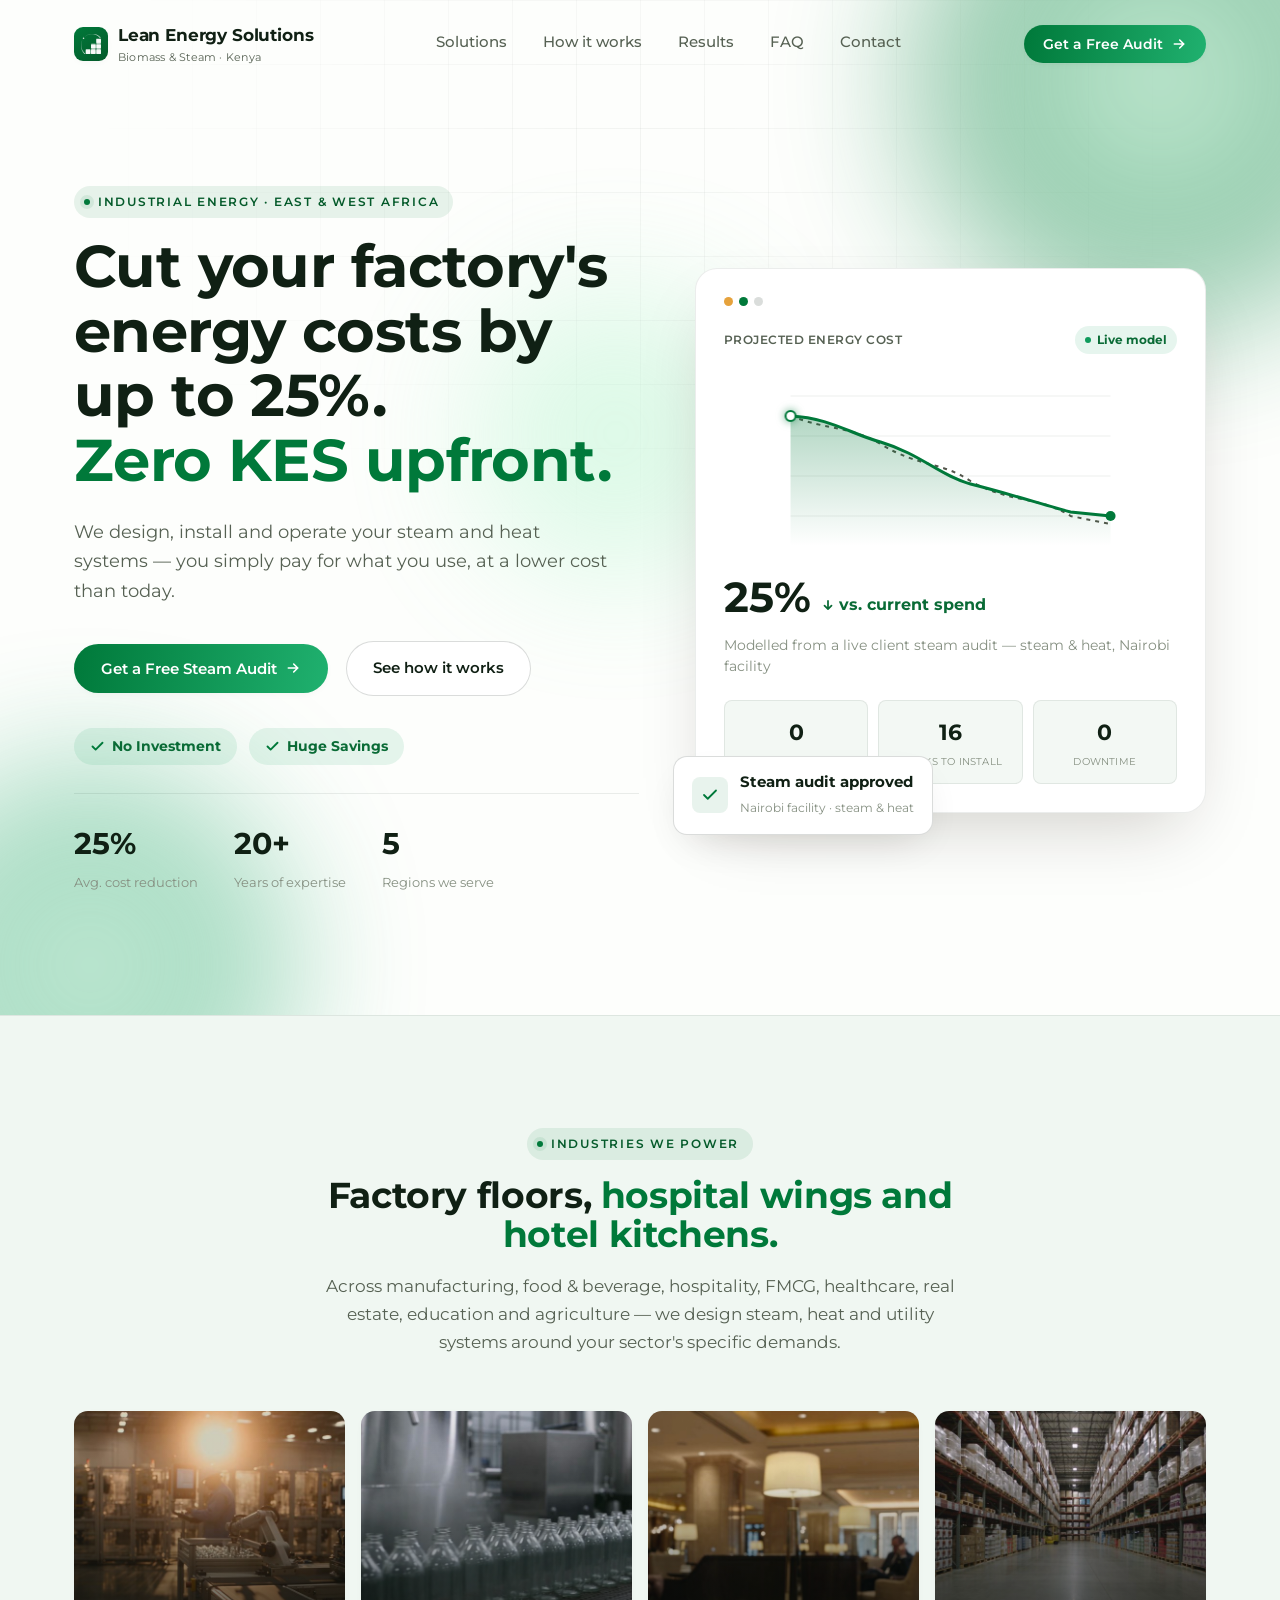
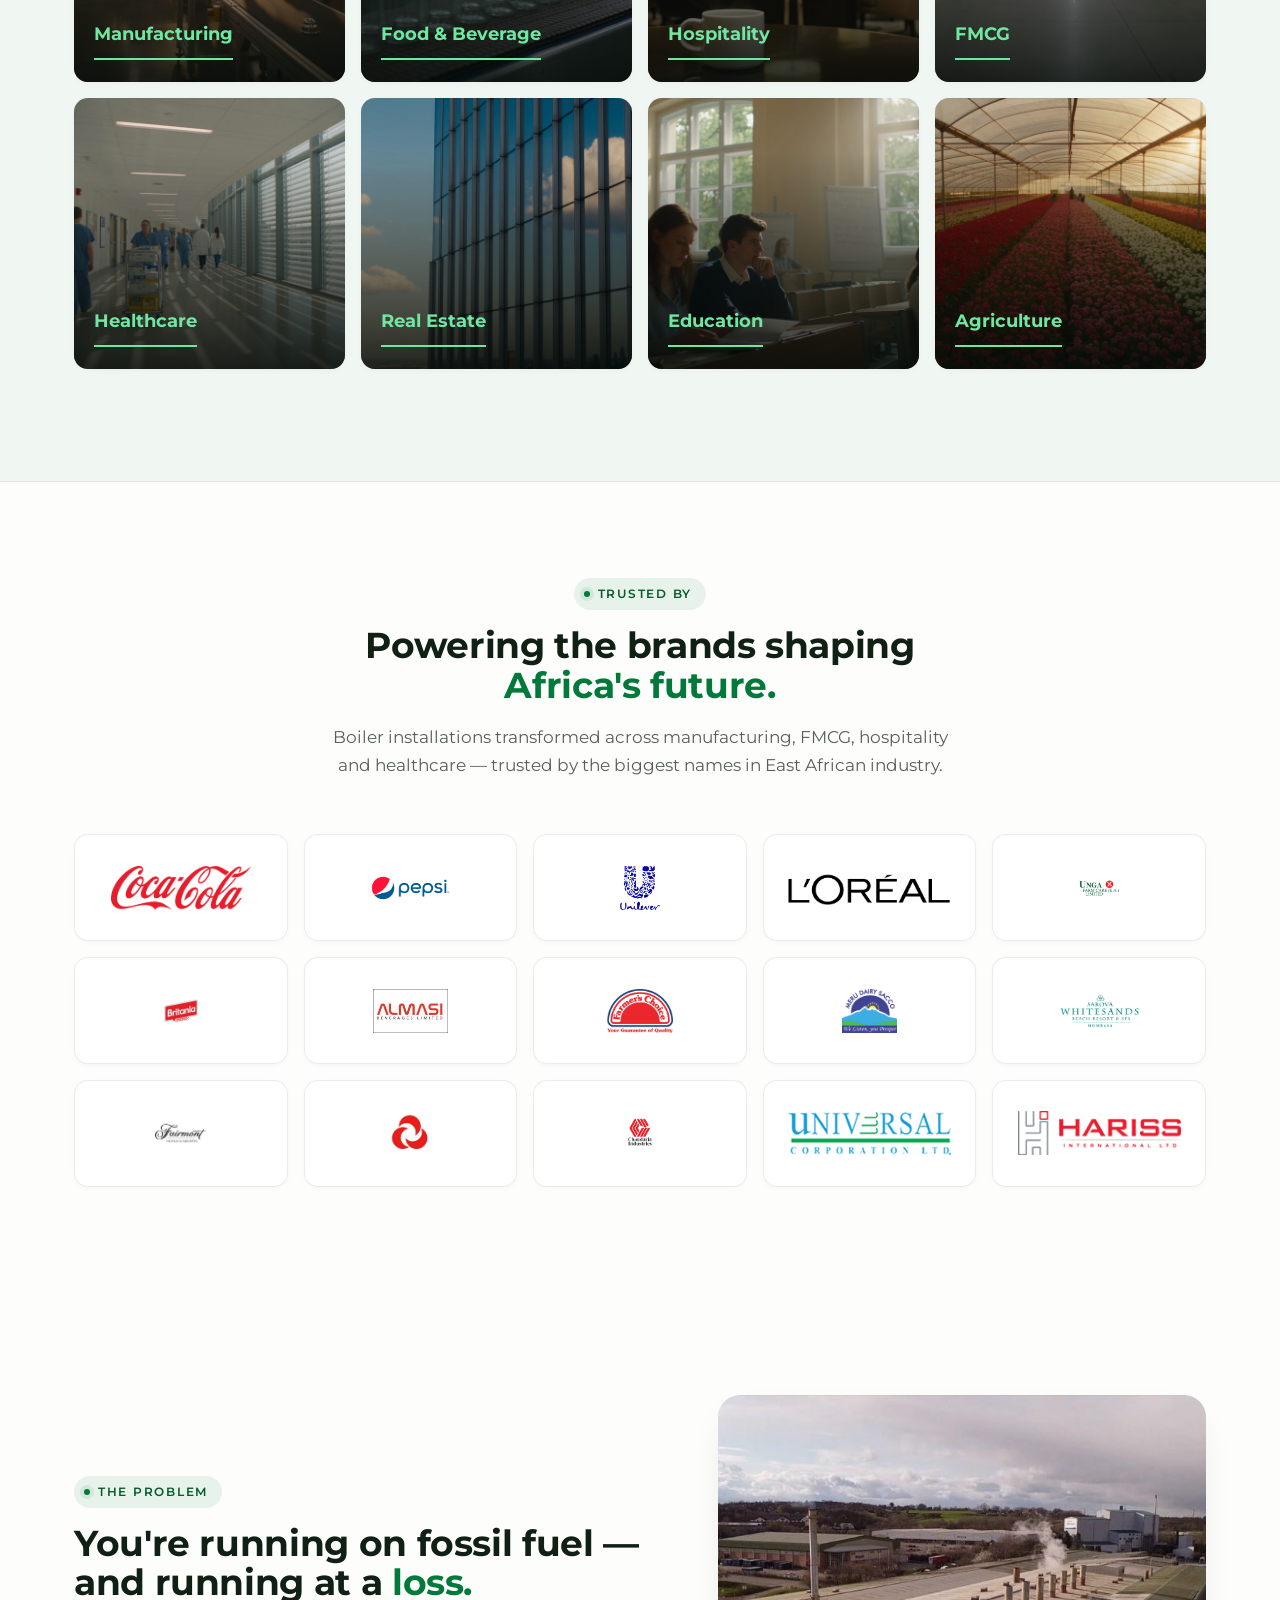
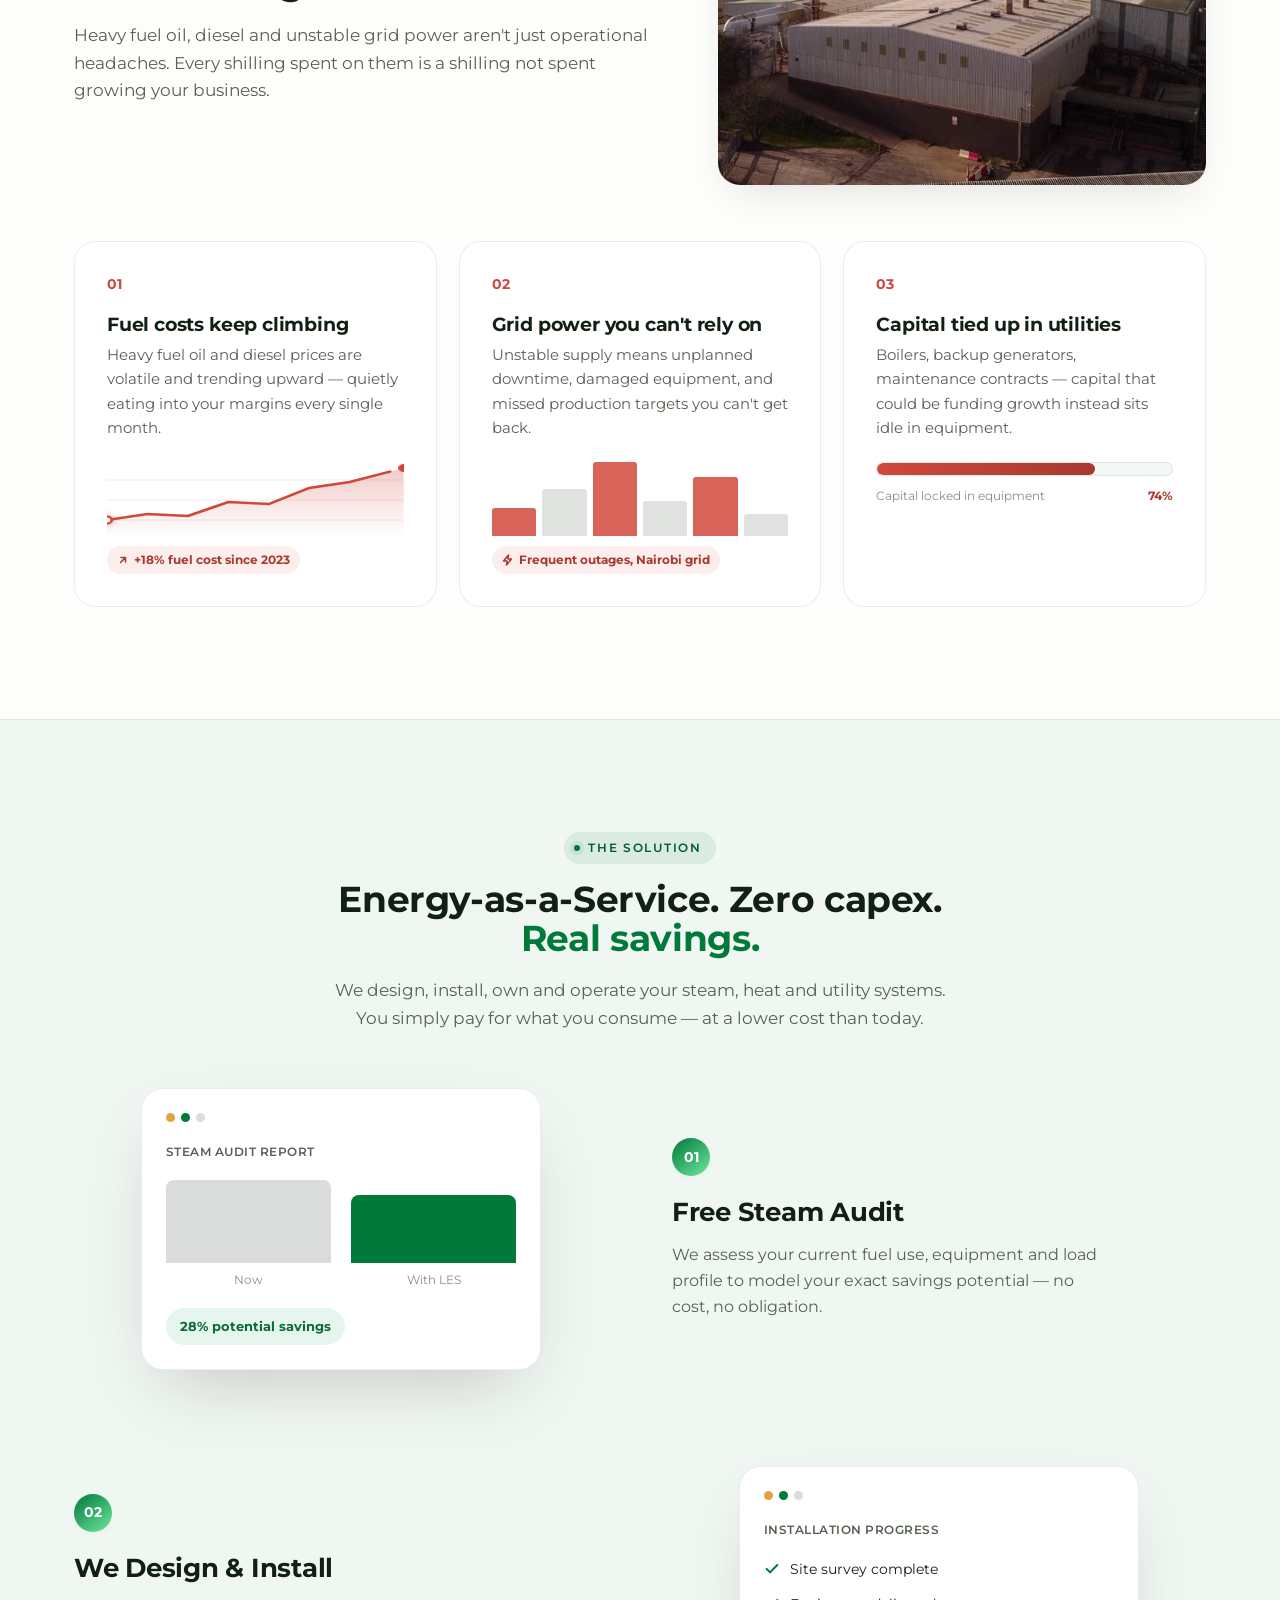
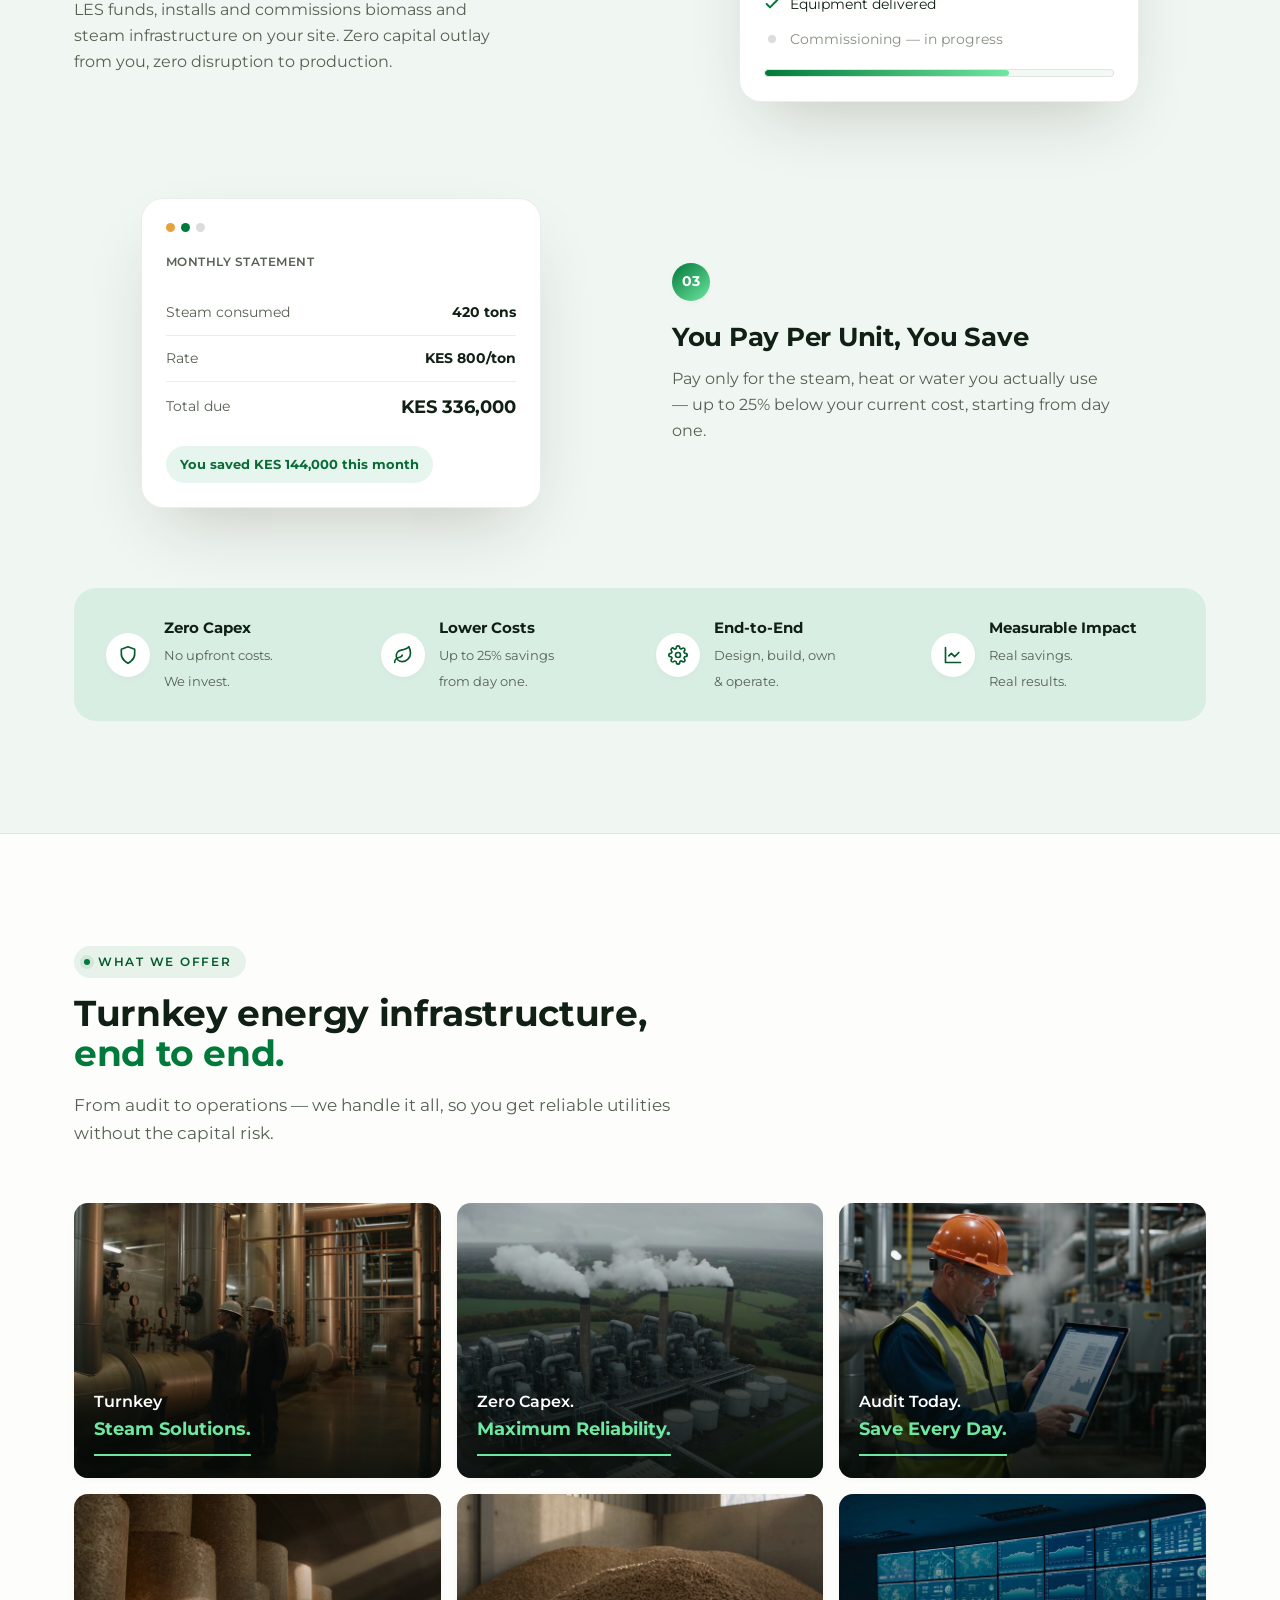
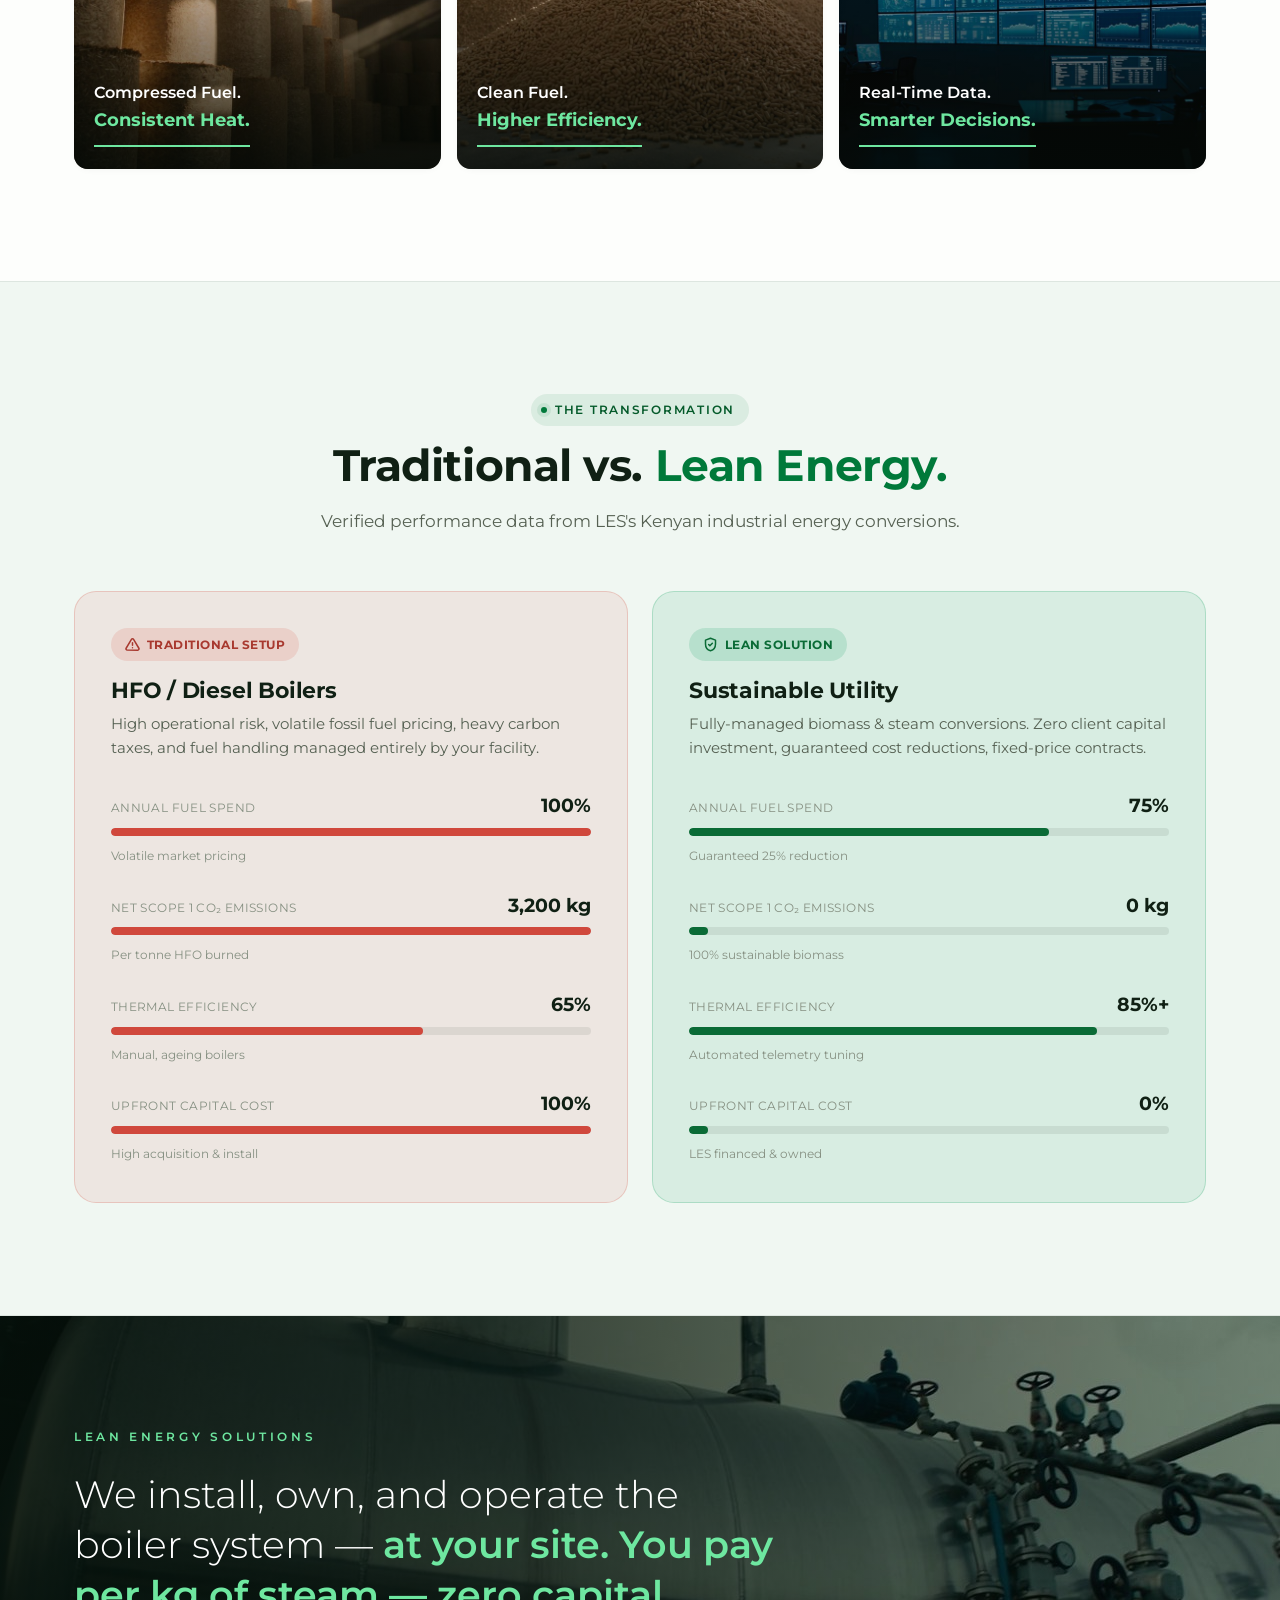
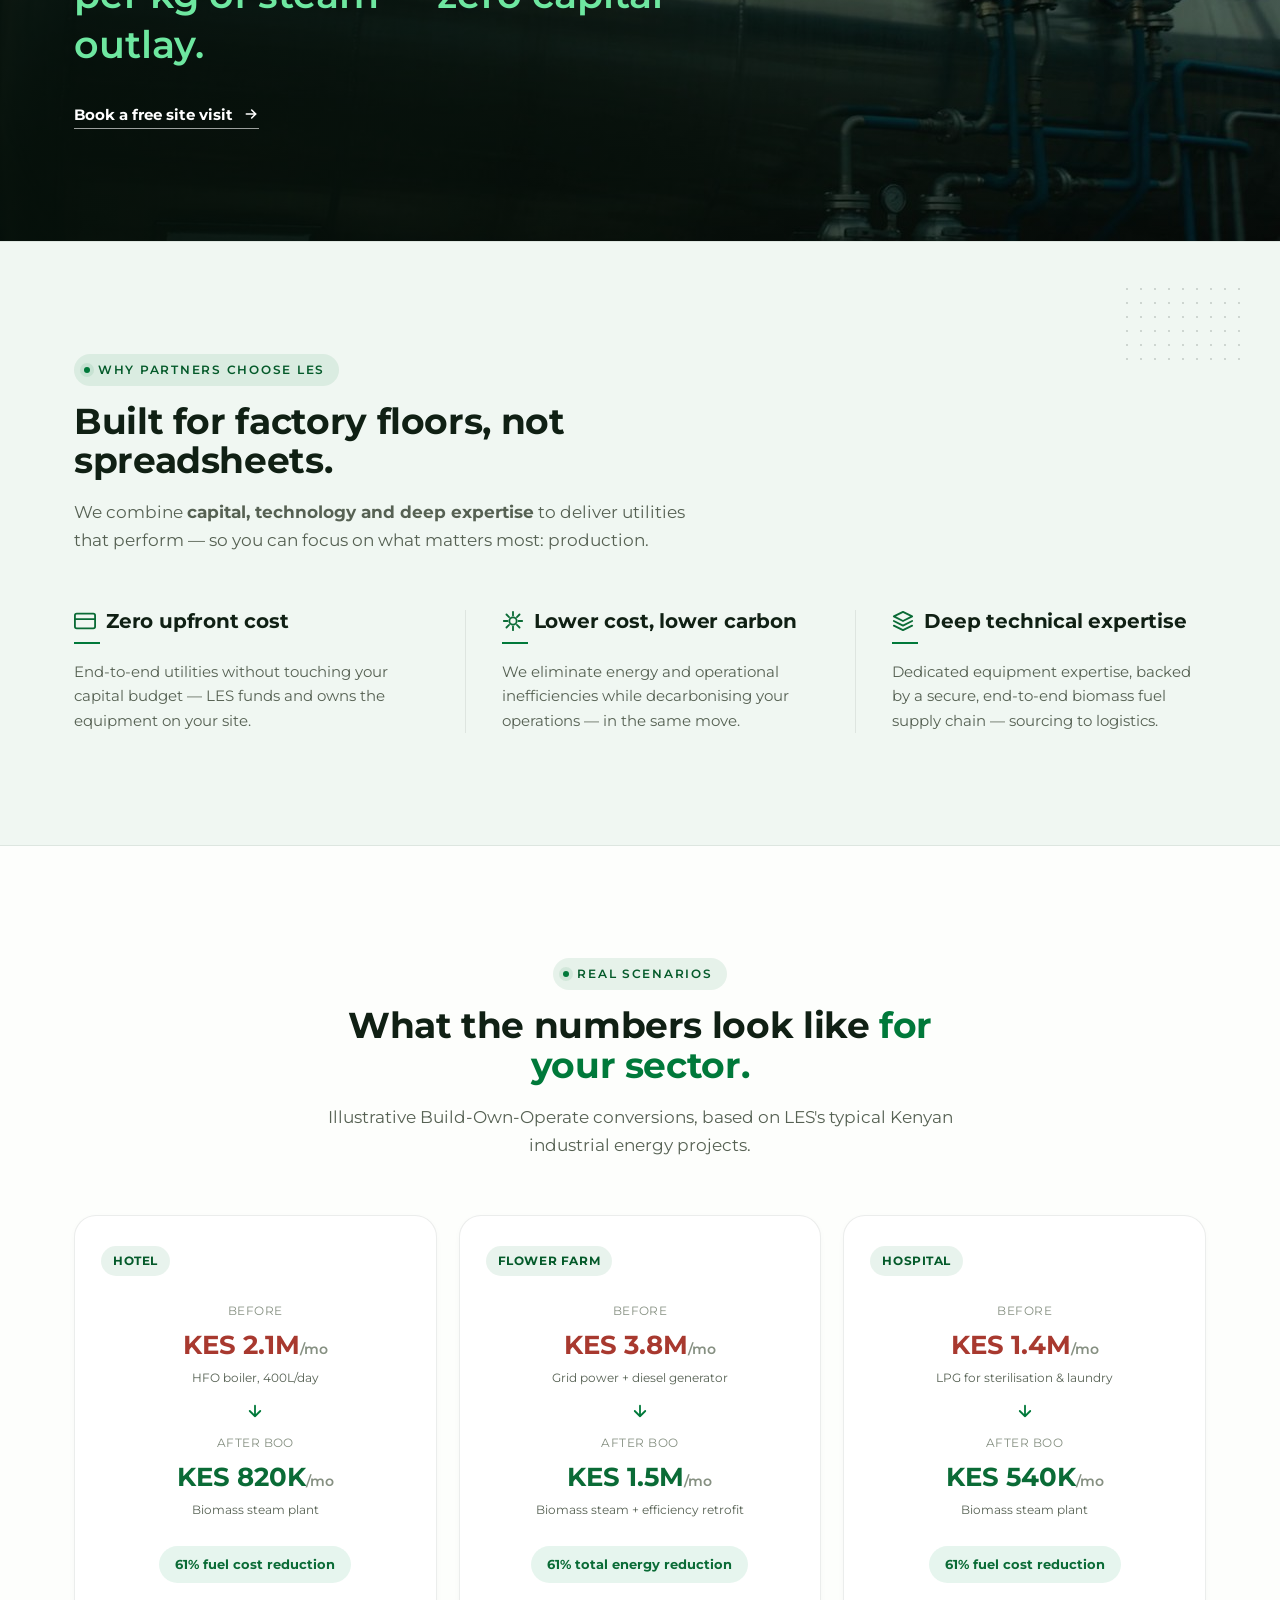
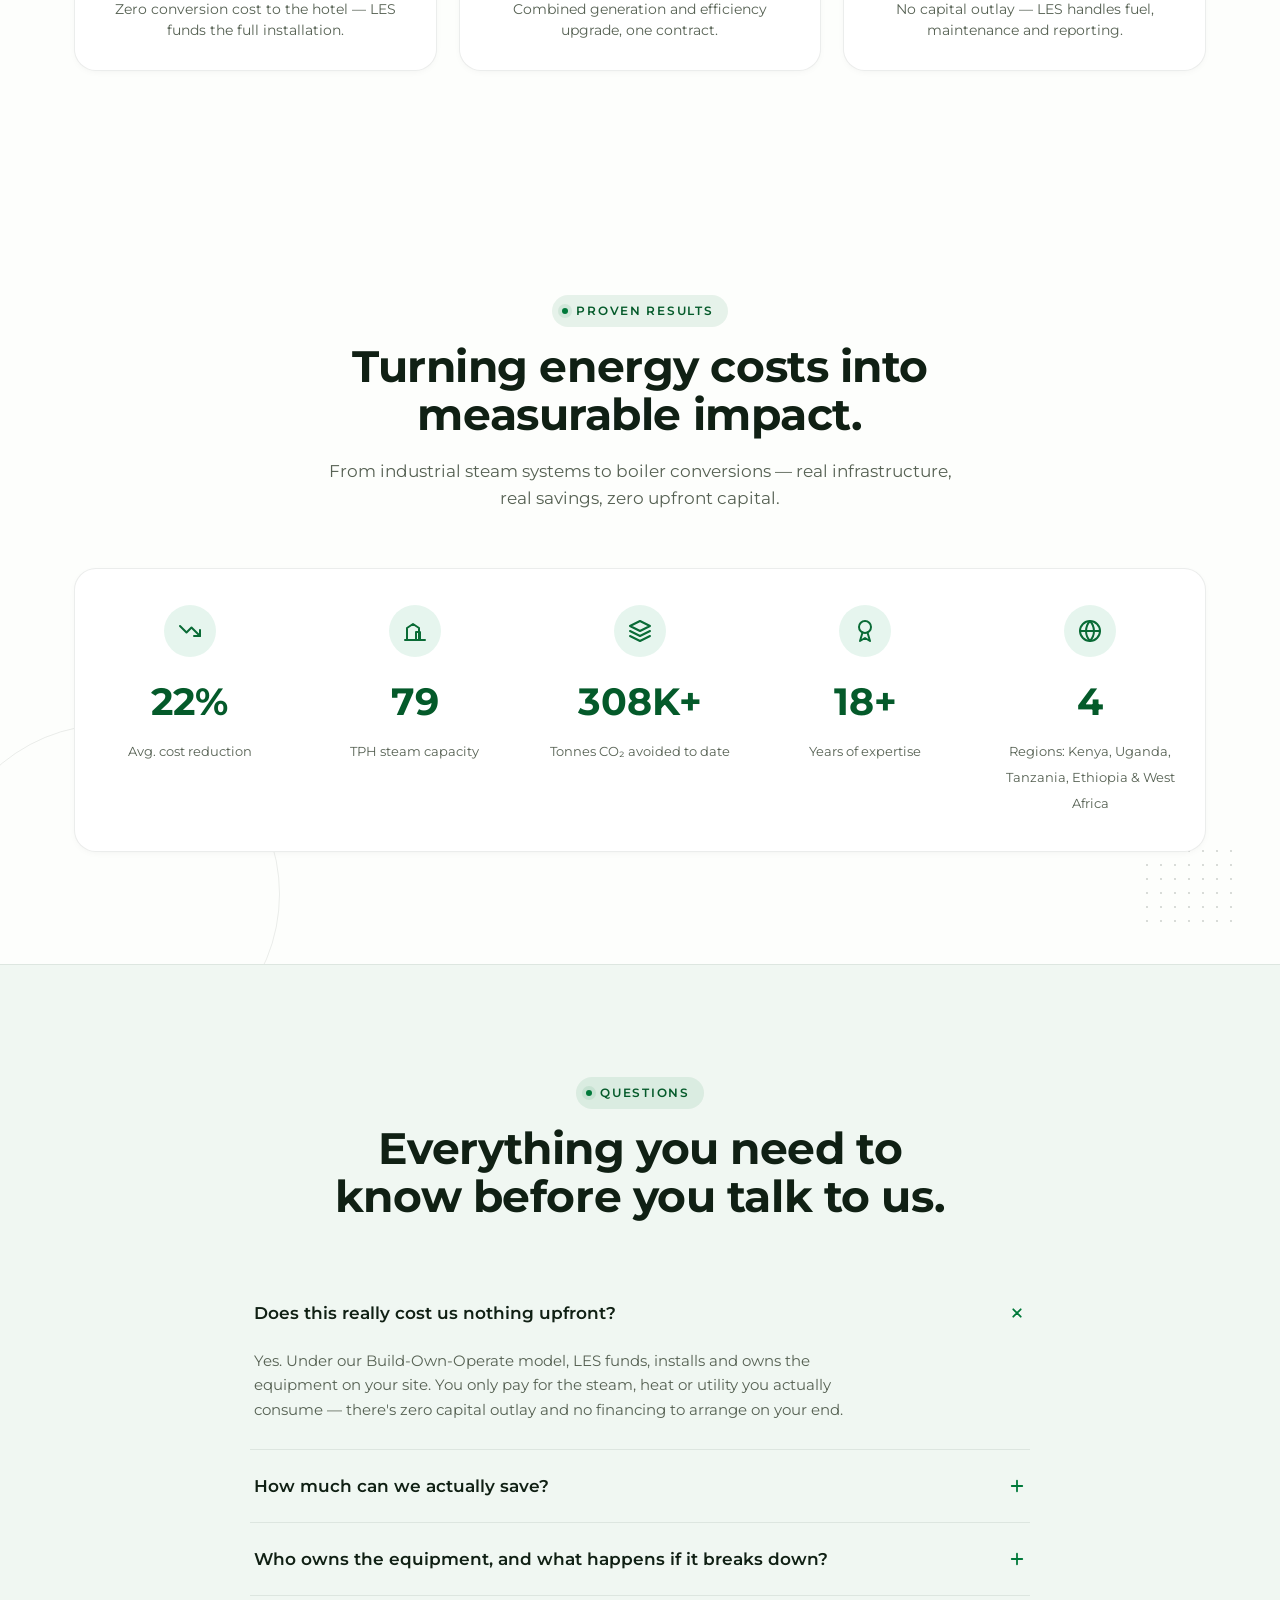
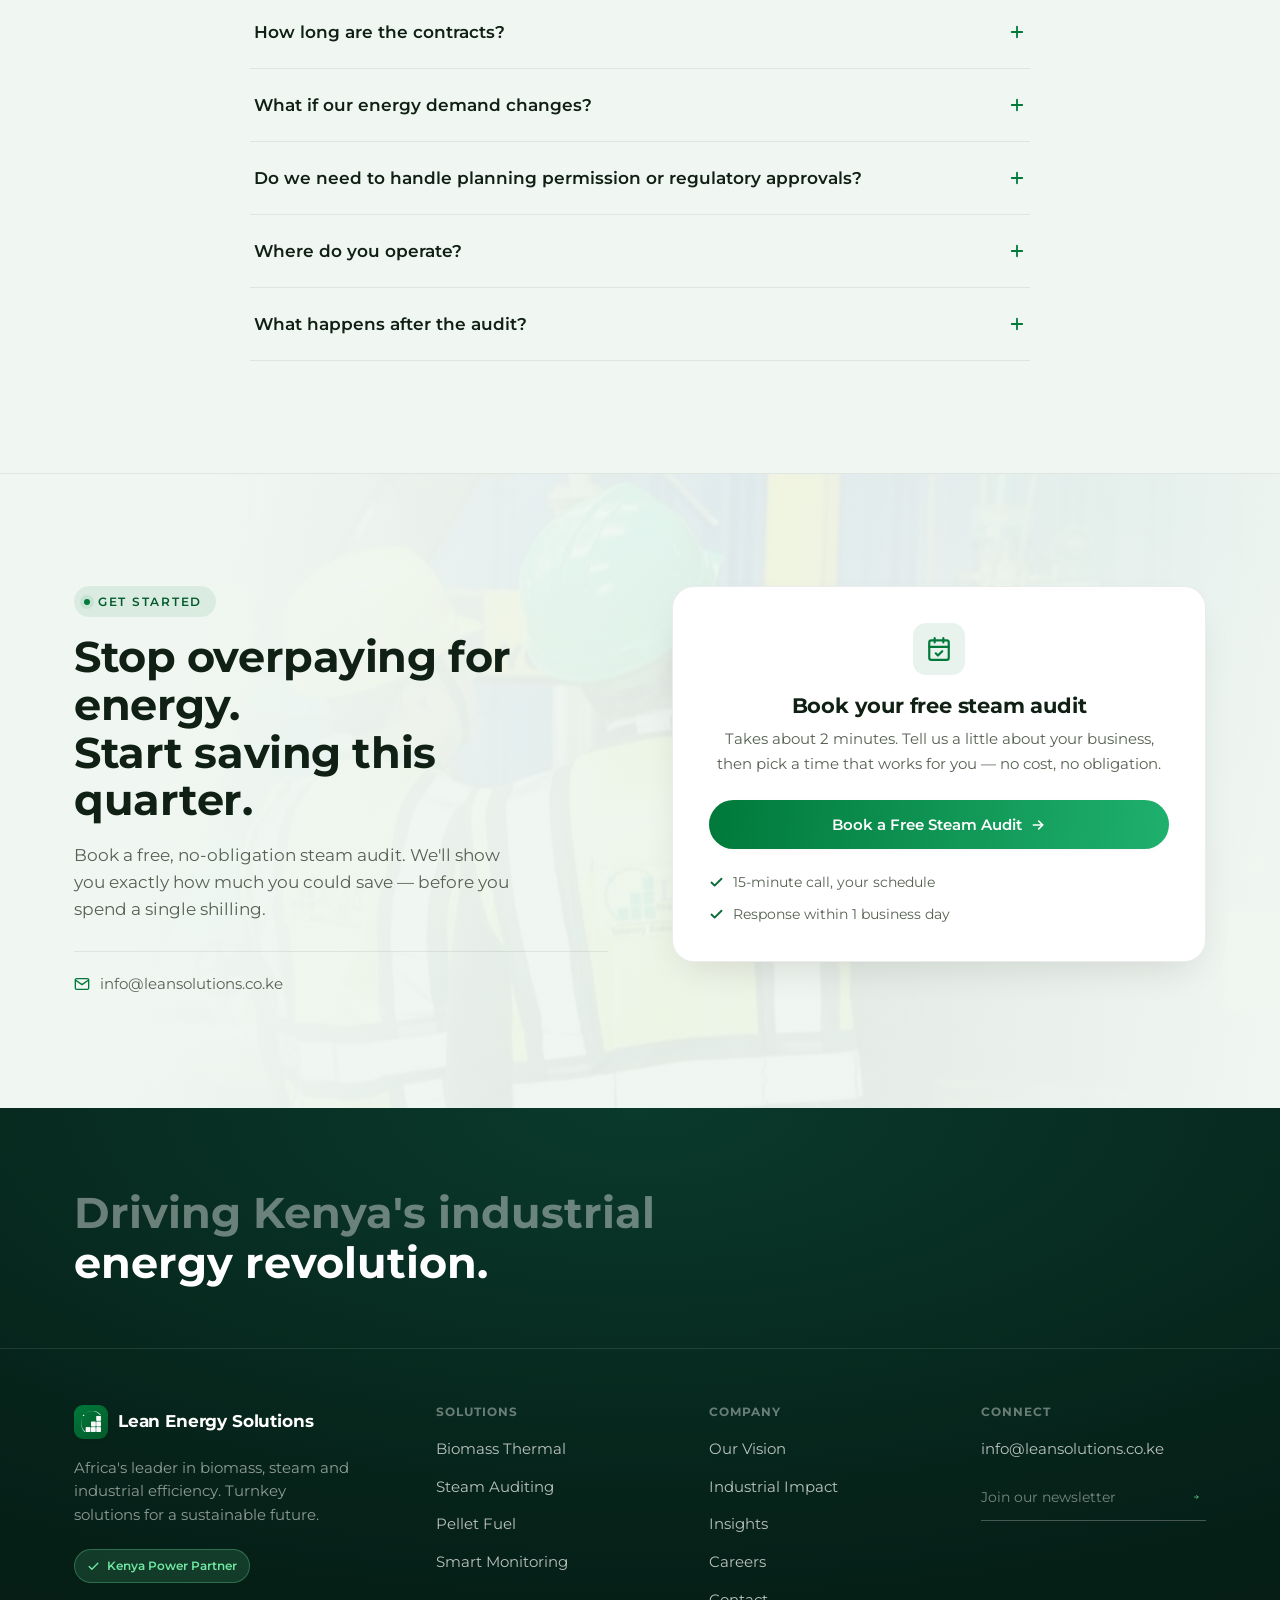
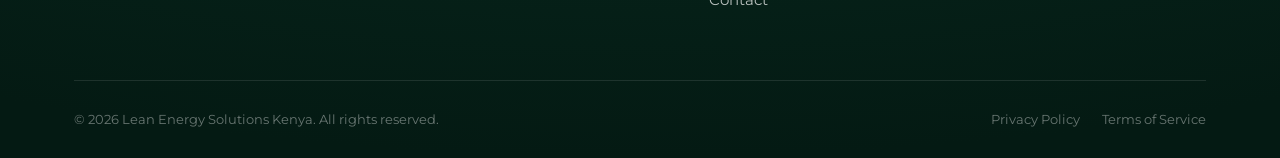
==== commit 70d3b0de: "Add "We install, own, and operate" site-visit banner Full-width banner between Comparison and Benefi" ====
--- a/index.html
+++ b/index.html
@@ -511,6 +511,19 @@
     </div>
   </section>
 
+  <!-- ============ SITE VISIT BANNER ============ -->
+  <section class="site-banner" id="site-visit">
+    <video class="site-banner-video" autoplay muted loop playsinline poster="assets/photos/site-banner.jpg" aria-hidden="true">
+      <source src="assets/videos/site-banner.mp4" type="video/mp4">
+    </video>
+    <div class="site-banner-scrim" aria-hidden="true"></div>
+    <div class="container site-banner-inner" data-reveal>
+      <span class="site-banner-eyebrow">Lean Energy Solutions</span>
+      <p class="site-banner-text">We install, own, and operate the boiler system — <span>at your site. You pay per kg of steam — zero capital outlay.</span></p>
+      <button type="button" class="site-banner-cta js-open-modal" data-booking="visit">Book a free site visit <svg viewBox="0 0 24 24" fill="none" stroke="currentColor" stroke-width="2.4" stroke-linecap="round"><path d="M5 12h14M13 6l6 6-6 6"/></svg></button>
+    </div>
+  </section>
+
   <!-- ============ BENEFITS ============ -->
   <section class="section benefits">
     <div class="container">
@@ -864,7 +877,7 @@
         <svg viewBox="0 0 24 24" fill="none" stroke="currentColor" stroke-width="2" stroke-linecap="round" stroke-linejoin="round"><rect x="3" y="4" width="18" height="18" rx="2"/><path d="M16 2v4M8 2v4M3 10h18"/></svg>
         <div>
           <b id="modalConfirmDate">—</b>
-          <span>Free steam audit call · ~15 min</span>
+          <span id="modalConfirmLabel">Free steam audit call · ~15 min</span>
         </div>
       </div>
       <button type="button" class="btn btn-primary btn-block" id="modalDone">Done</button>
--- a/styles.css
+++ b/styles.css
@@ -559,6 +559,22 @@
 .compare-bad .compare-bar-fill{ background:var(--danger); }
 .compare-good .compare-bar-fill{ background:var(--green-dark); }
 .compare-caption{ font-size:0.78rem; color:var(--text-faint); }
+
+/* ---------- SITE VISIT BANNER ---------- */
+.site-banner{ position:relative; overflow:hidden; background:#0a1a12; color:#fff; padding:112px 0; min-height:440px; display:flex; align-items:center; }
+.site-banner-video{ position:absolute; inset:0; width:100%; height:100%; object-fit:cover; }
+.site-banner-scrim{ position:absolute; inset:0; background:linear-gradient(90deg, rgba(5,16,10,0.88) 0%, rgba(5,16,10,0.66) 45%, rgba(5,16,10,0.25) 100%); }
+.site-banner-inner{ position:relative; z-index:1; }
+.site-banner-eyebrow{ display:block; font-size:0.72rem; font-weight:600; letter-spacing:0.32em; text-transform:uppercase; color:var(--mint); margin-bottom:24px; }
+.site-banner-text{ max-width:720px; font-family:var(--font-display); font-weight:300; font-size:clamp(1.5rem,3vw,2.5rem); line-height:1.3; color:#fff; margin-bottom:32px; }
+.site-banner-text span{ font-weight:600; color:var(--mint); }
+.site-banner-cta{
+  display:inline-flex; align-items:center; gap:10px; background:none; border:none; border-bottom:1px solid rgba(255,255,255,0.6);
+  padding:0 0 4px; color:#fff; font-family:var(--font-display); font-size:0.95rem; font-weight:700; cursor:pointer;
+  transition:gap .25s var(--ease), border-color .25s;
+}
+.site-banner-cta svg{ width:16px; height:16px; }
+.site-banner-cta:hover{ gap:16px; border-color:var(--mint); }
 
 /* ---------- REAL SCENARIOS ---------- */
 .scenario-grid{ display:grid; grid-template-columns:repeat(3,1fr); gap:22px; }
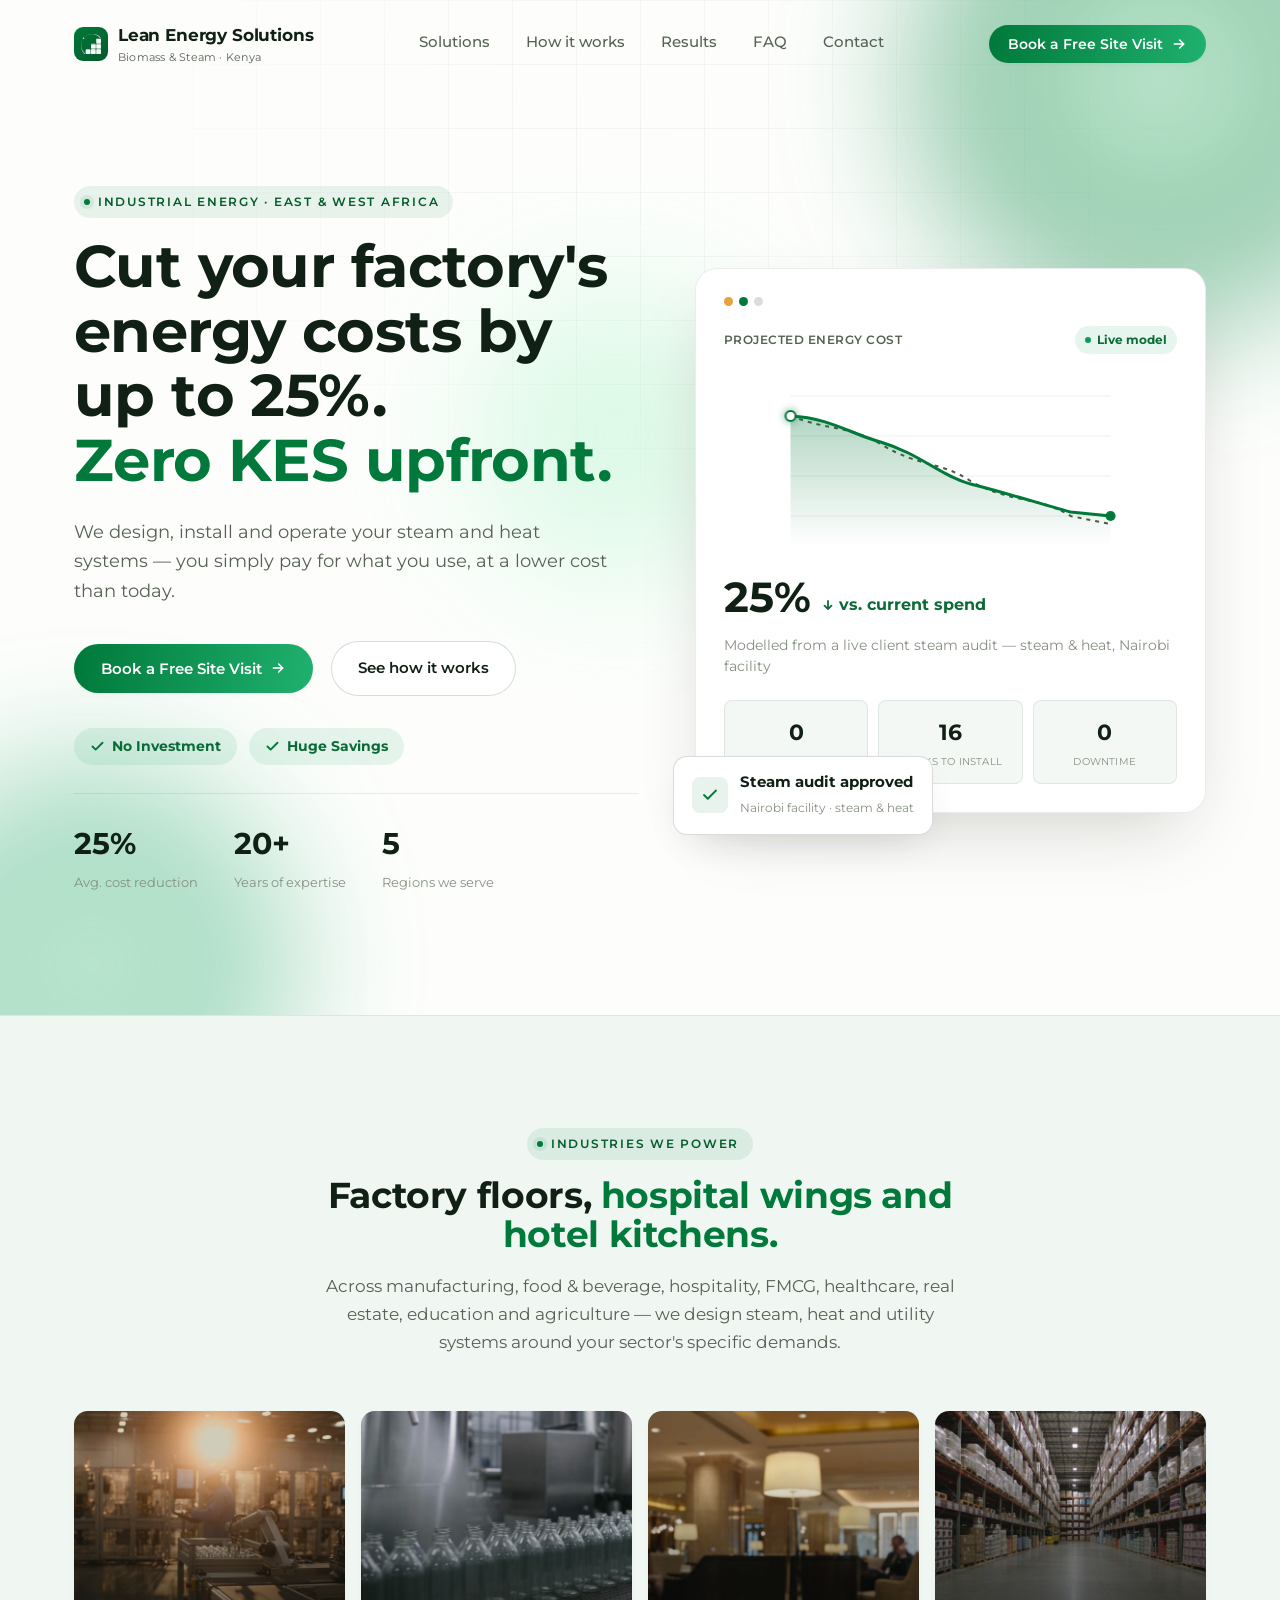
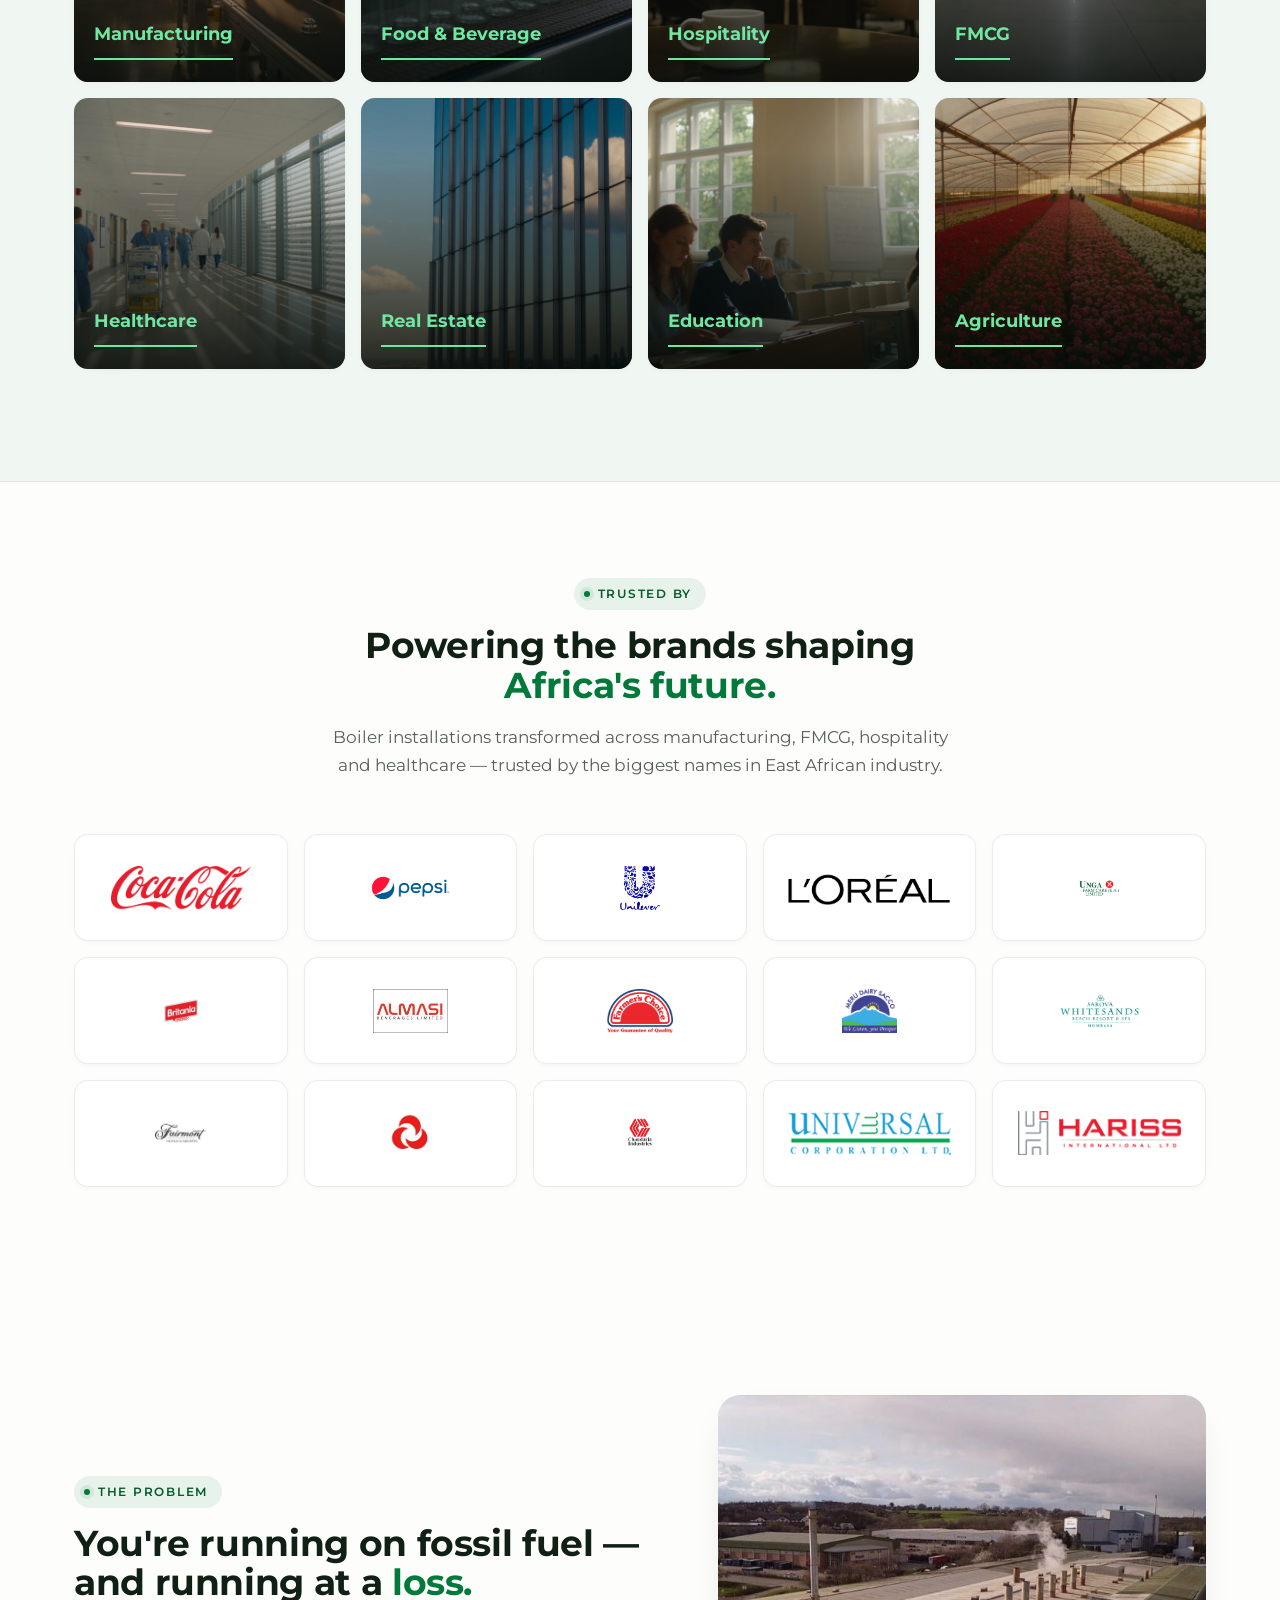
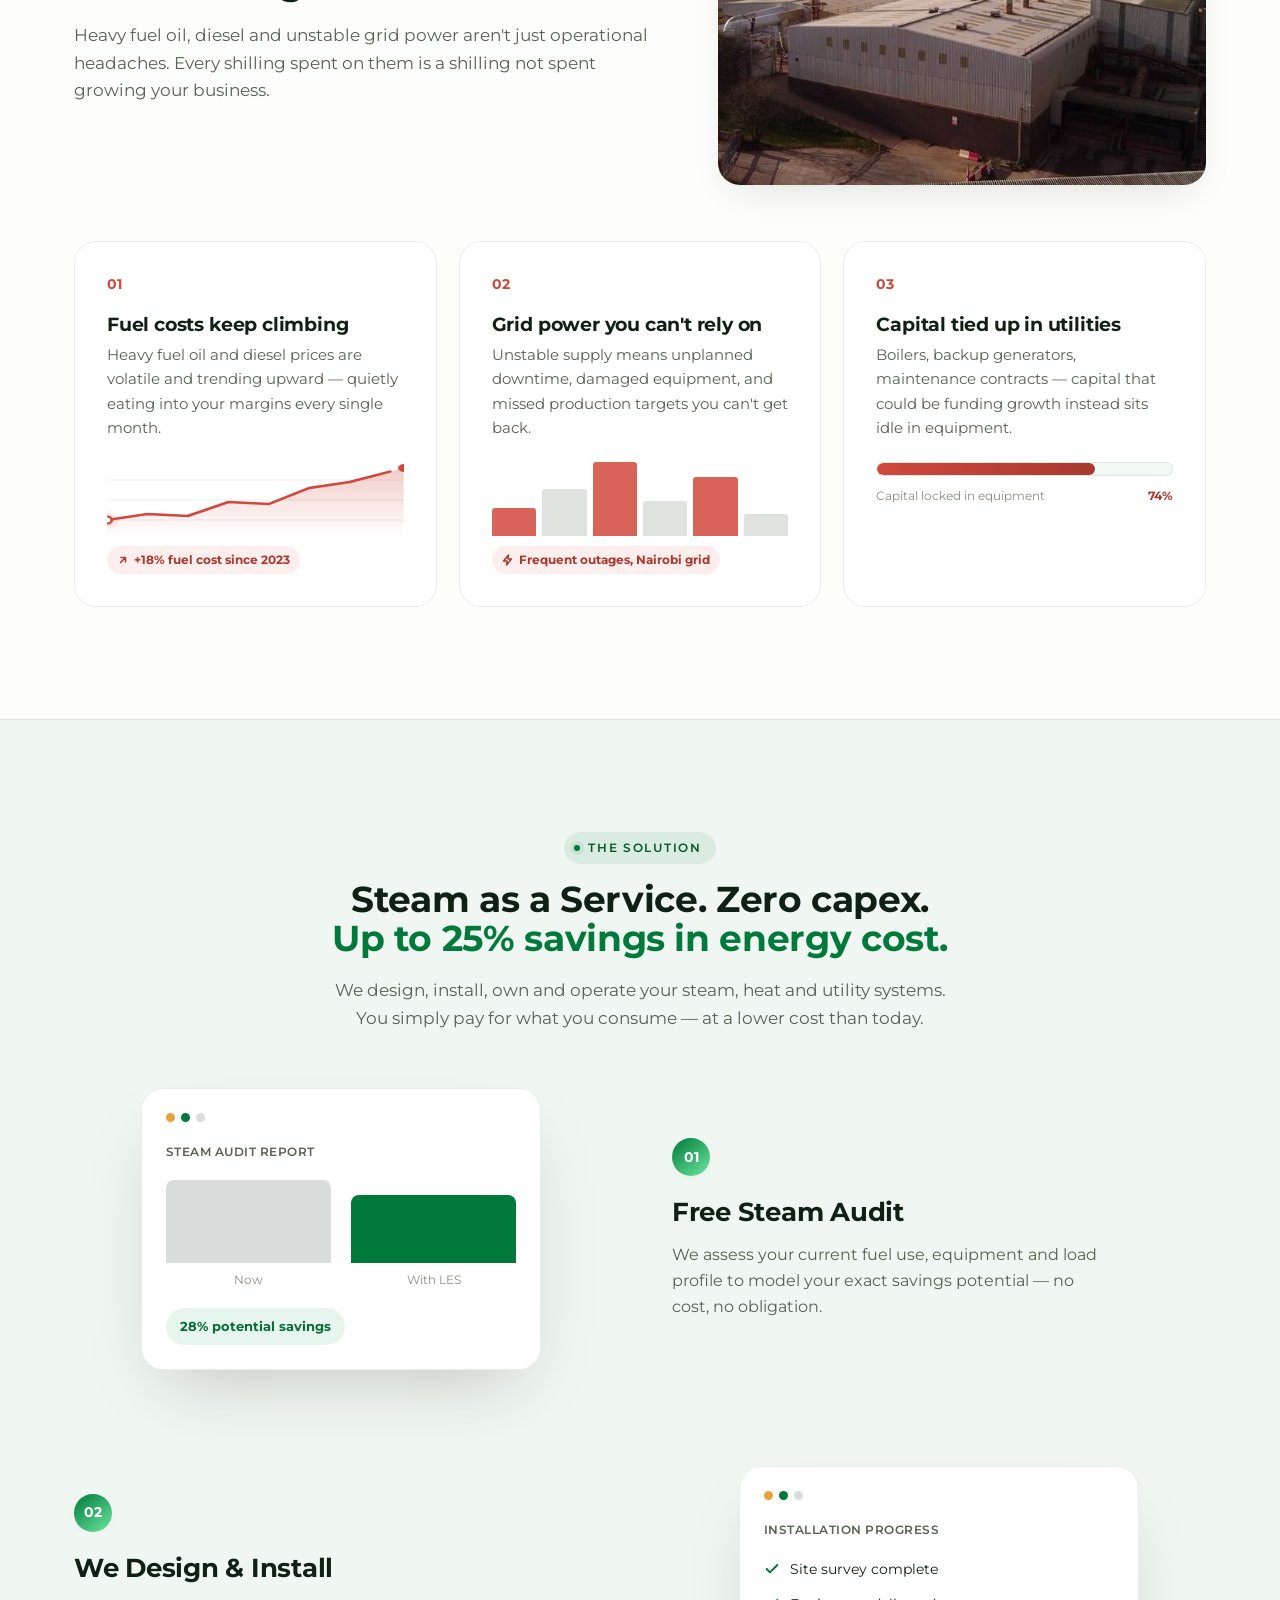
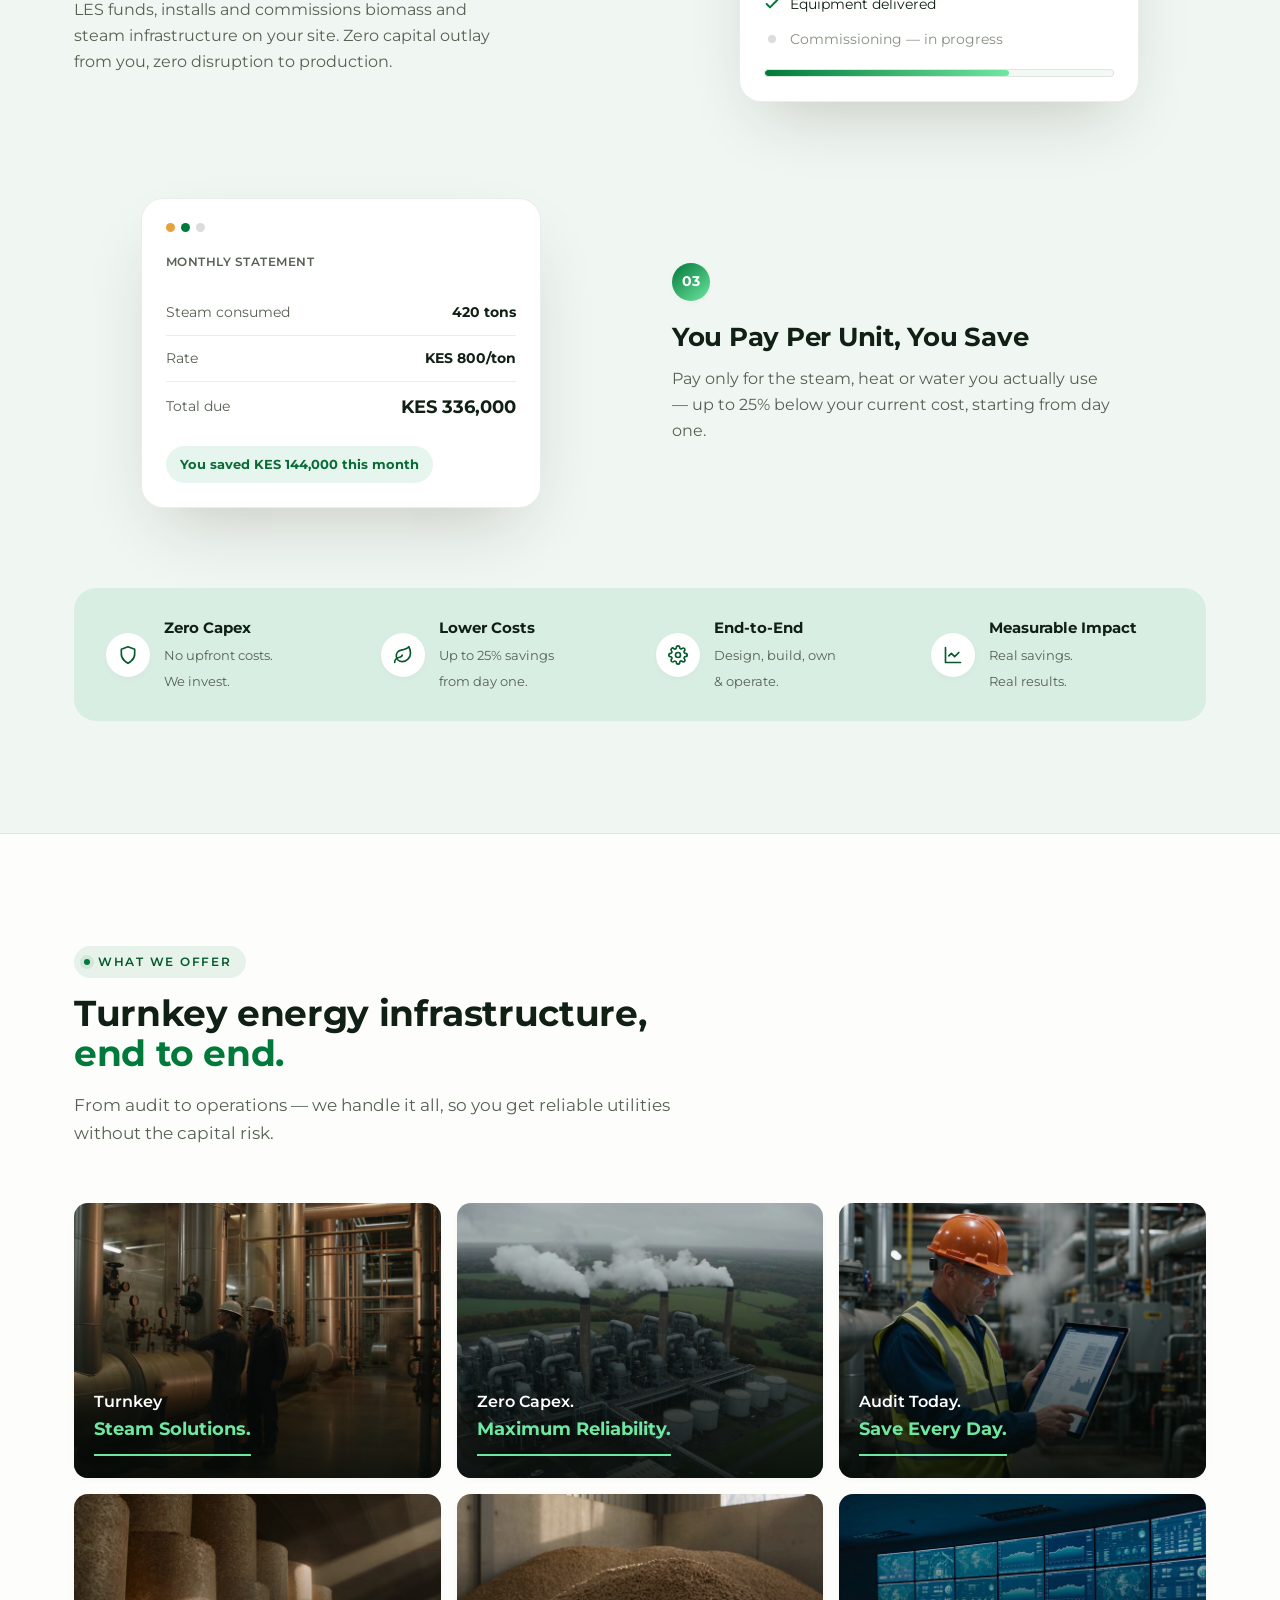
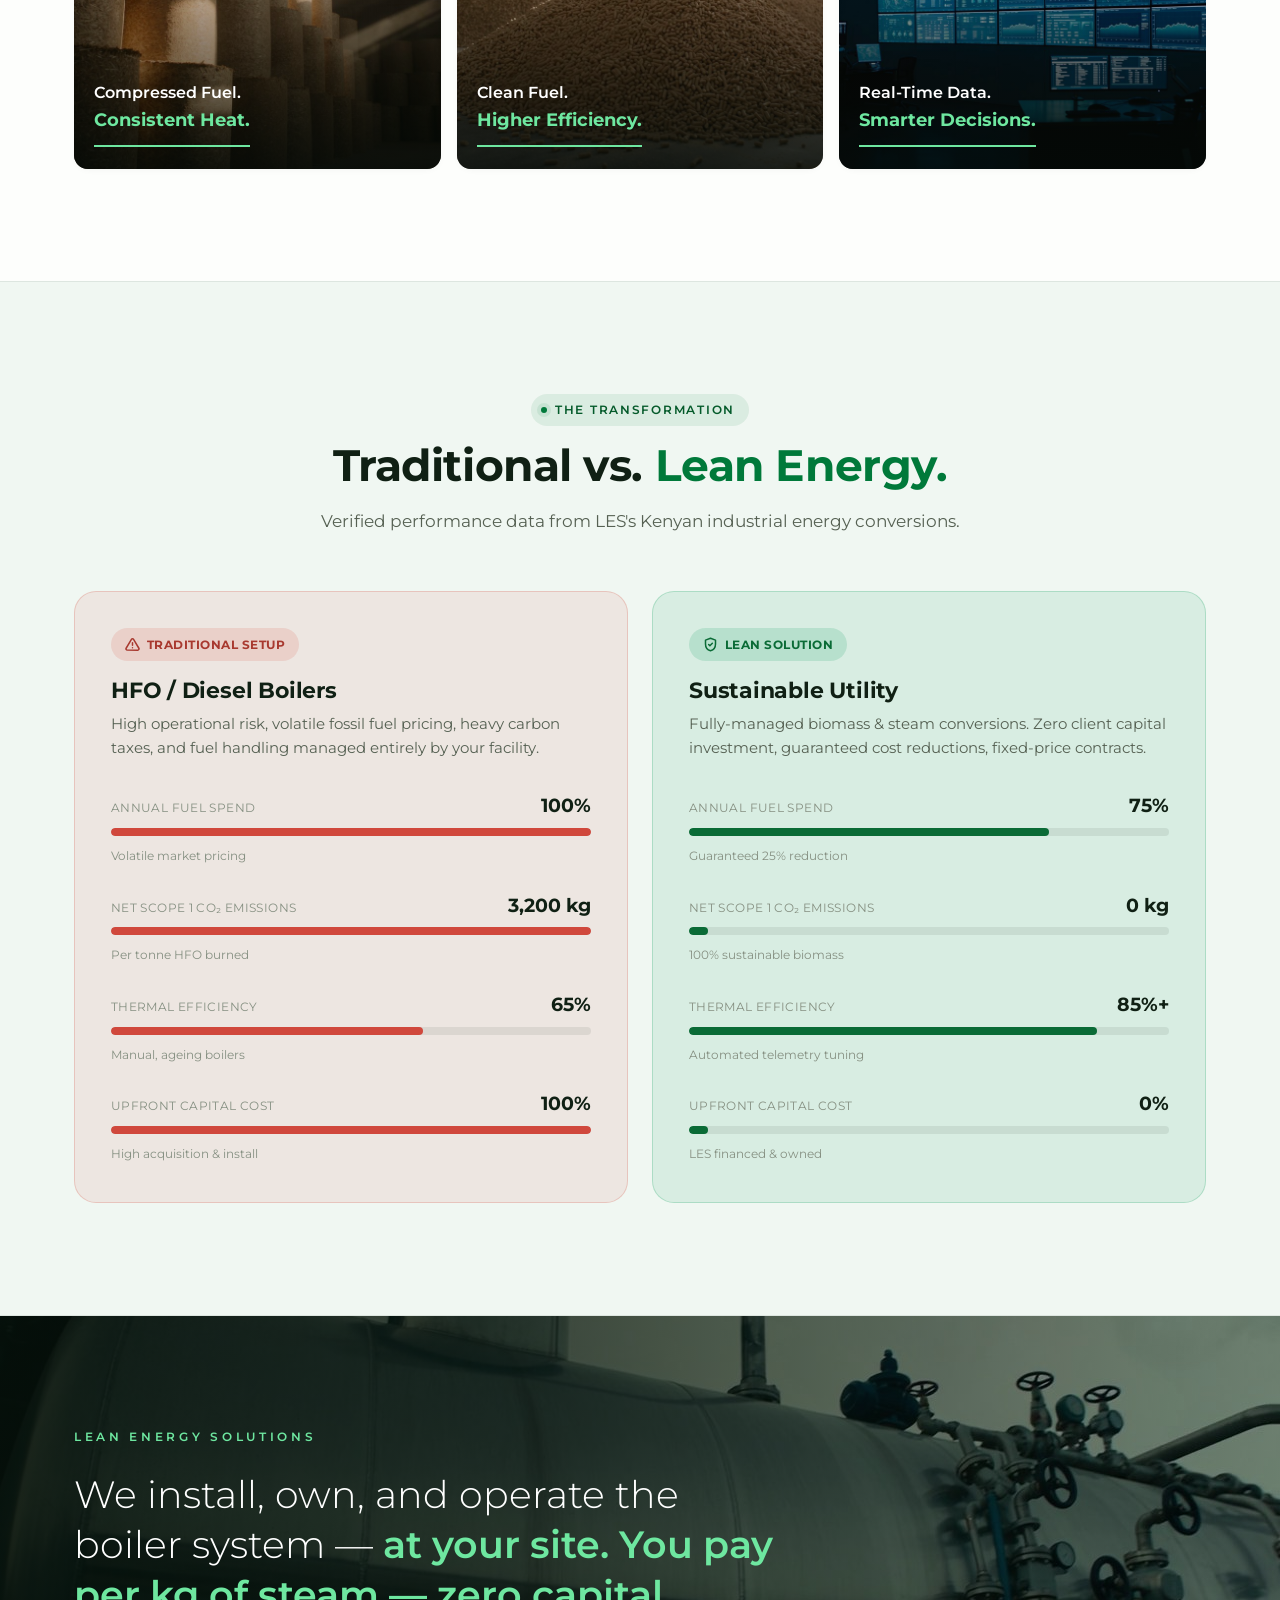
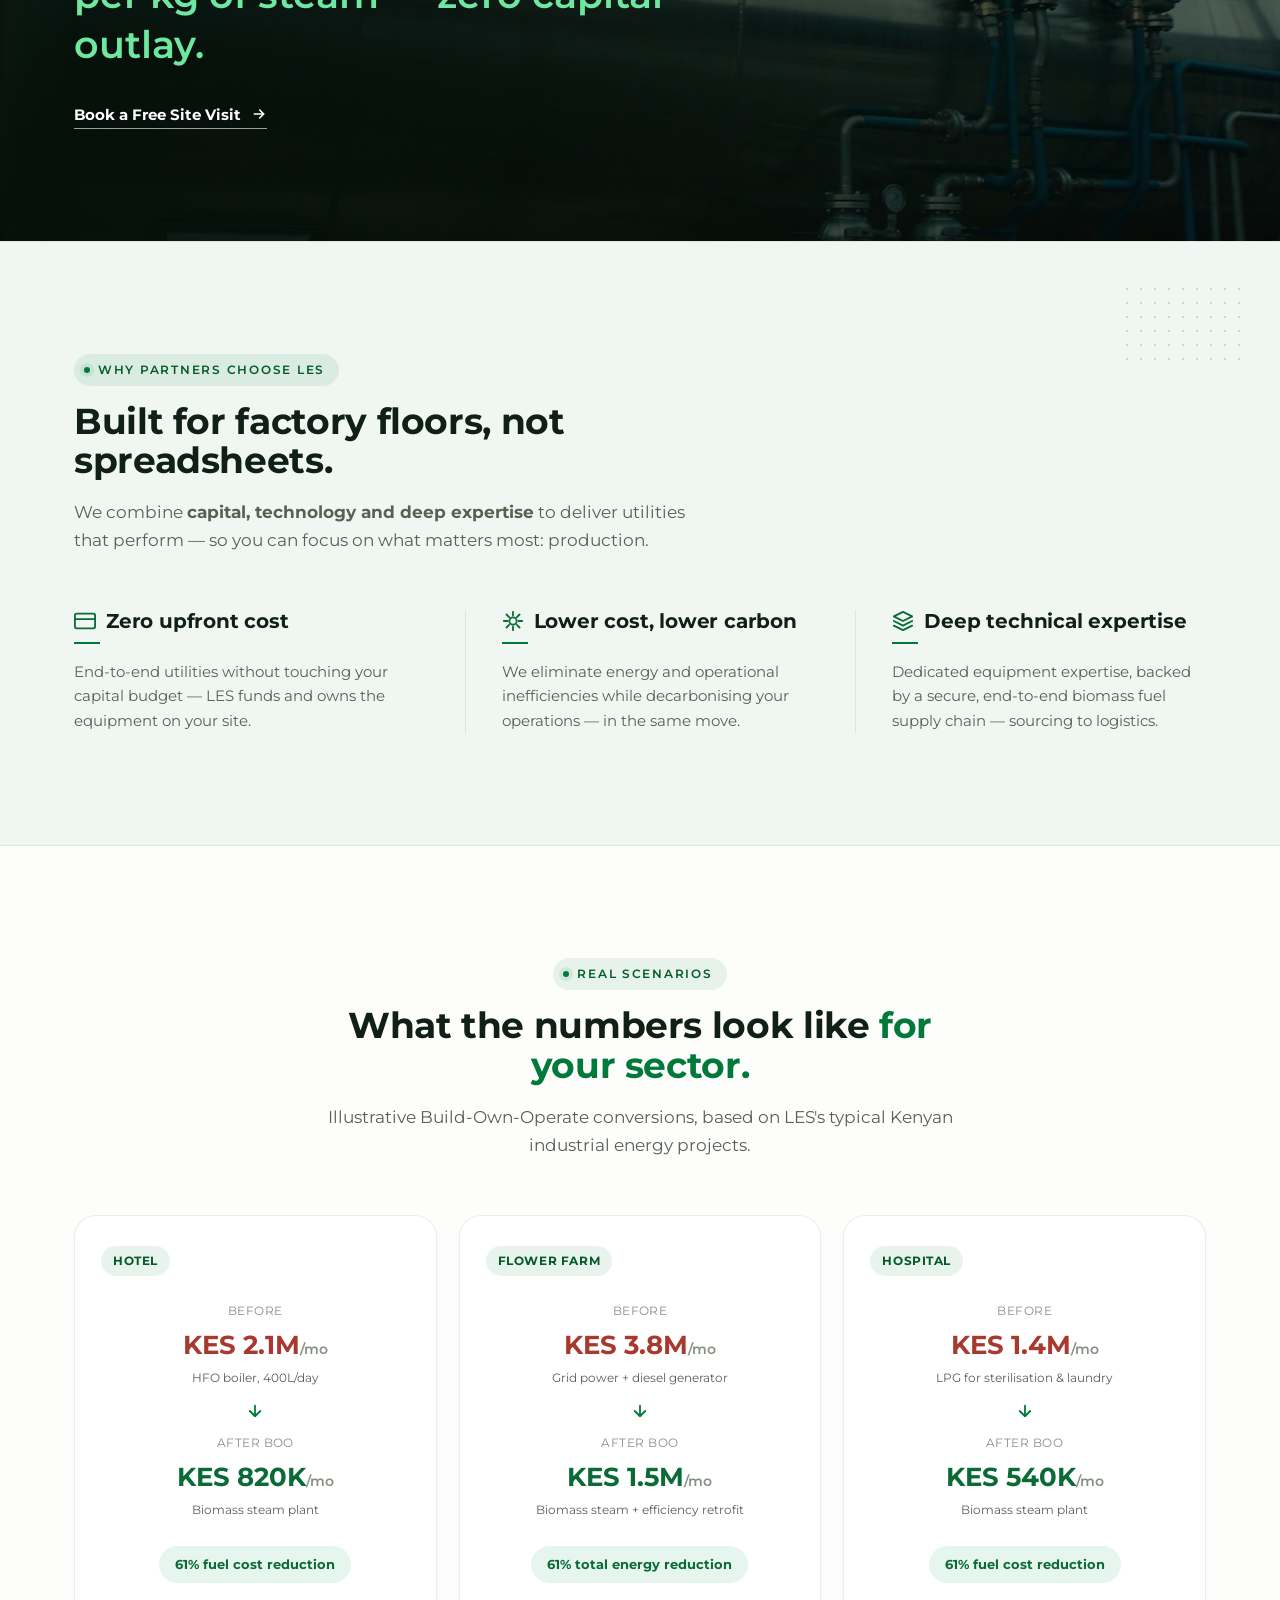
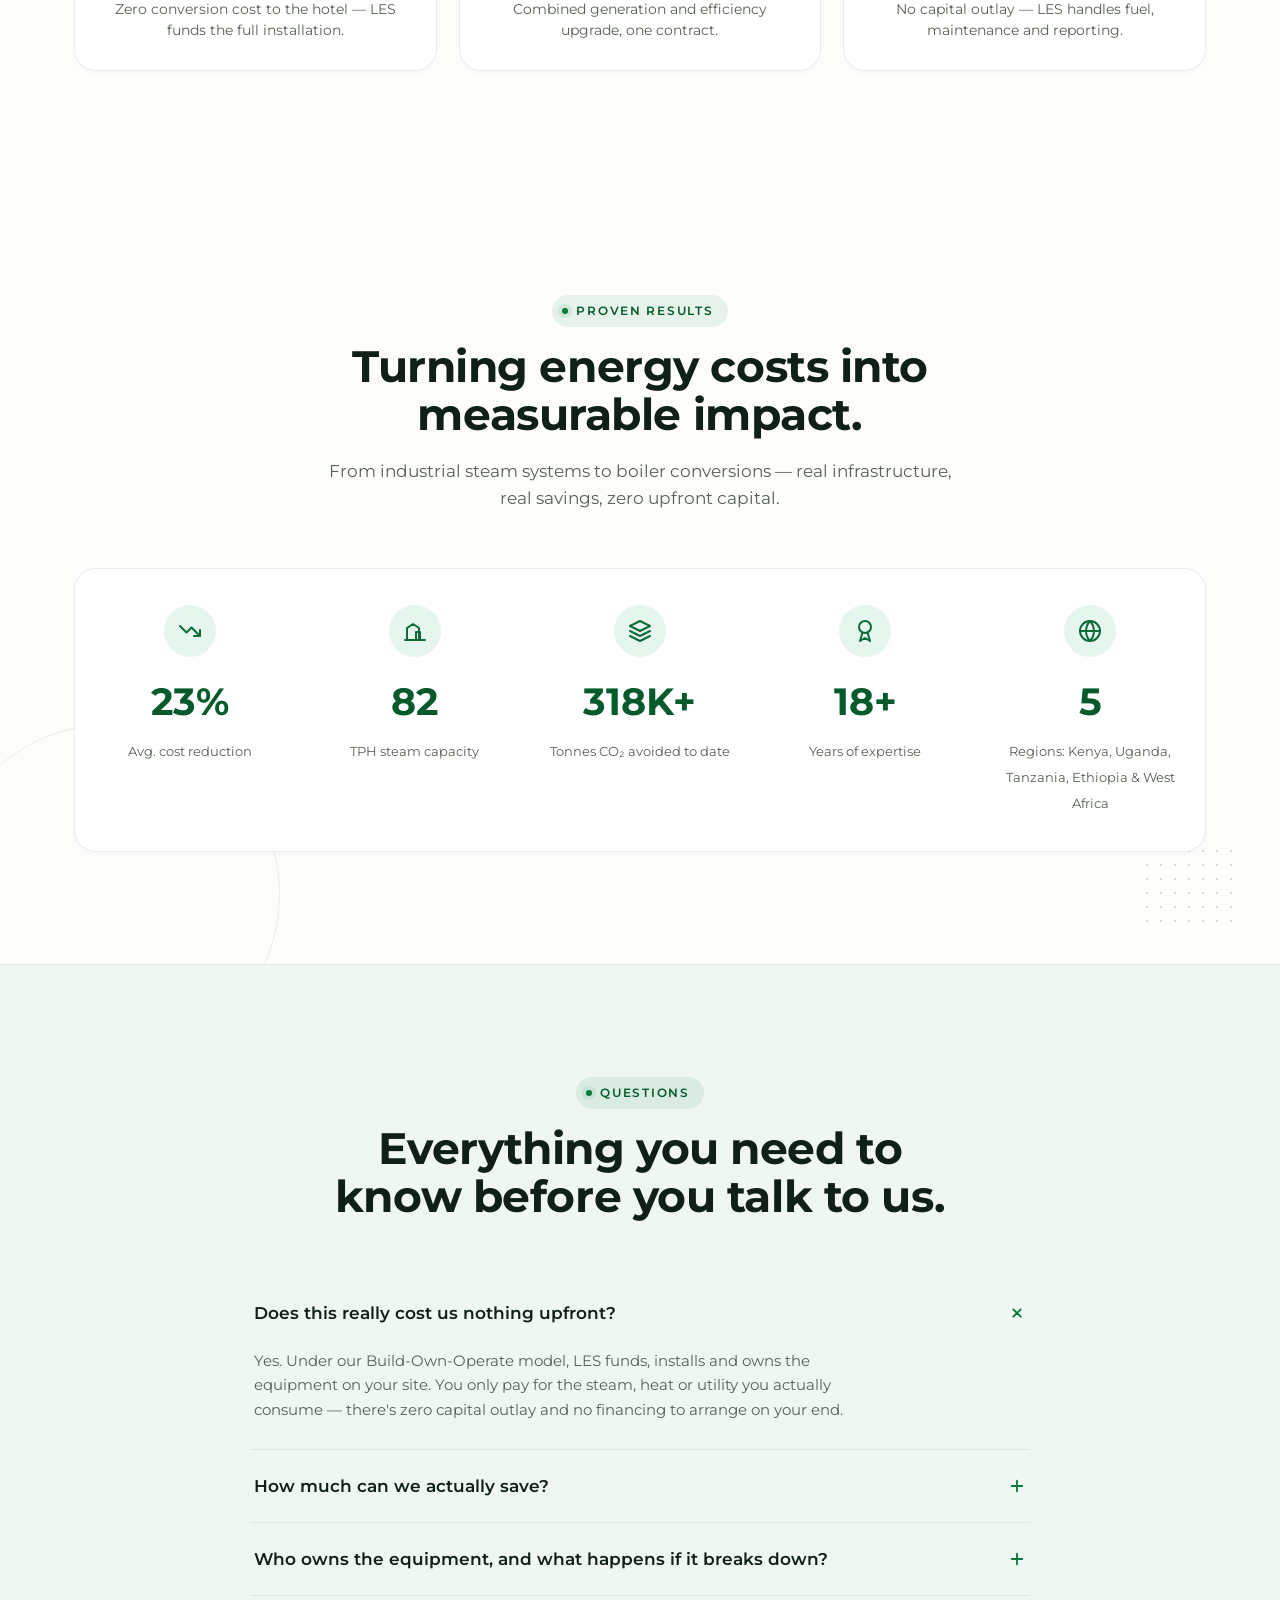
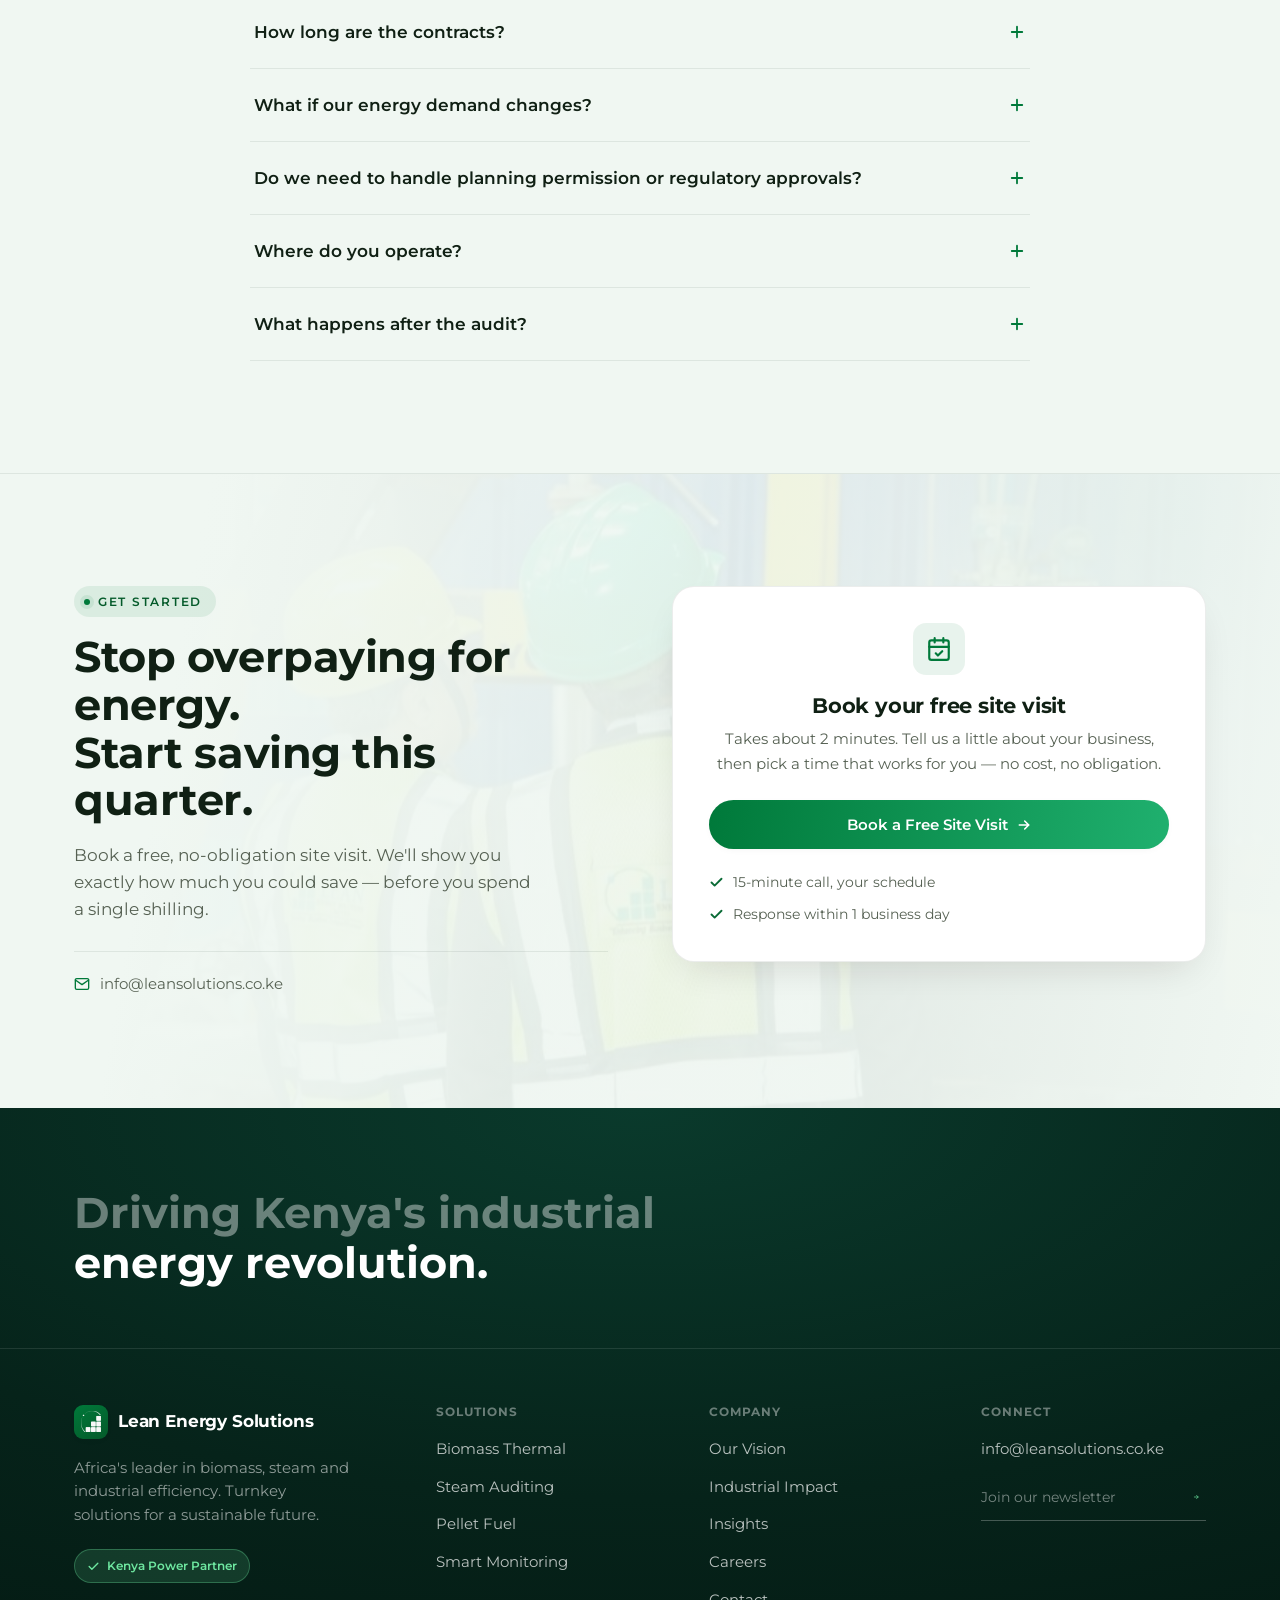
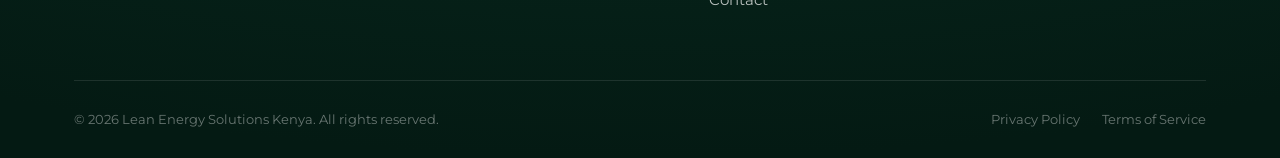
==== commit 5780cce0: "Site-visit CTA everywhere, Steam as a Service heading, cache-busted assets - All booking buttons (na" ====
--- a/index.html
+++ b/index.html
@@ -9,7 +9,7 @@
 <link rel="preconnect" href="https://fonts.googleapis.com">
 <link rel="preconnect" href="https://fonts.gstatic.com" crossorigin>
 <link href="https://fonts.googleapis.com/css2?family=Montserrat:wght@400;500;600;700;800;900&display=swap" rel="stylesheet">
-<link rel="stylesheet" href="styles.css">
+<link rel="stylesheet" href="styles.css?v=20260920b">
 </head>
 <body>
 
@@ -35,7 +35,7 @@
 
     <div class="header-cta">
       <button type="button" class="btn btn-primary btn-sm js-open-modal">
-        Get a Free Audit
+        Book a Free Site Visit
         <svg viewBox="0 0 24 24" fill="none" stroke="currentColor" stroke-width="2.4" stroke-linecap="round"><path d="M5 12h14M13 6l6 6-6 6"/></svg>
       </button>
       <button class="nav-toggle" id="navToggle" aria-label="Open menu">
@@ -51,7 +51,7 @@
   <a href="#results">Results</a>
   <a href="#faq">FAQ</a>
   <a href="#contact">Contact</a>
-  <button type="button" class="btn btn-primary btn-block js-open-modal">Get a Free Audit →</button>
+  <button type="button" class="btn btn-primary btn-block js-open-modal">Book a Free Site Visit →</button>
 </div>
 
 <main id="top">
@@ -68,7 +68,7 @@
         <p class="hero-sub">We design, install and operate your steam and heat systems — you simply pay for what you use, at a lower cost than today.</p>
         <div class="hero-ctas">
           <button type="button" class="btn btn-primary js-open-modal">
-            Get a Free Steam Audit
+            Book a Free Site Visit
             <svg viewBox="0 0 24 24" fill="none" stroke="currentColor" stroke-width="2.4" stroke-linecap="round"><path d="M5 12h14M13 6l6 6-6 6"/></svg>
           </button>
           <a href="#how-it-works" class="btn btn-ghost">See how it works</a>
@@ -310,7 +310,7 @@
     <div class="container">
       <div class="section-head center" style="margin-left:auto;margin-right:auto;" data-reveal>
         <div class="eyebrow" style="justify-content:center;">The Solution</div>
-        <h2 class="h2-tight">Energy-as-a-Service. Zero capex. <span class="accent">Real savings.</span></h2>
+        <h2 class="h2-tight h2-balance">Steam as a Service. Zero capex.<br class="br-lg"> <span class="accent">Up to 25% savings in energy cost.</span></h2>
         <p>We design, install, own and operate your steam, heat and utility systems. You simply pay for what you consume — at a lower cost than today.</p>
       </div>
       <div class="feature-rows">
@@ -520,7 +520,7 @@
     <div class="container site-banner-inner" data-reveal>
       <span class="site-banner-eyebrow">Lean Energy Solutions</span>
       <p class="site-banner-text">We install, own, and operate the boiler system — <span>at your site. You pay per kg of steam — zero capital outlay.</span></p>
-      <button type="button" class="site-banner-cta js-open-modal" data-booking="visit">Book a free site visit <svg viewBox="0 0 24 24" fill="none" stroke="currentColor" stroke-width="2.4" stroke-linecap="round"><path d="M5 12h14M13 6l6 6-6 6"/></svg></button>
+      <button type="button" class="site-banner-cta js-open-modal">Book a Free Site Visit <svg viewBox="0 0 24 24" fill="none" stroke="currentColor" stroke-width="2.4" stroke-linecap="round"><path d="M5 12h14M13 6l6 6-6 6"/></svg></button>
     </div>
   </section>
 
@@ -703,7 +703,7 @@
       <div class="cta-copy" data-reveal>
         <div class="eyebrow">Get Started</div>
         <h2>Stop overpaying for energy.<br>Start saving this quarter.</h2>
-        <p>Book a free, no-obligation steam audit. We'll show you exactly how much you could save — before you spend a single shilling.</p>
+        <p>Book a free, no-obligation site visit. We'll show you exactly how much you could save — before you spend a single shilling.</p>
         <div class="cta-direct">
           <a href="mailto:info@leansolutions.co.ke">
             <svg viewBox="0 0 24 24" fill="none" stroke="currentColor" stroke-width="2" stroke-linecap="round" stroke-linejoin="round"><rect x="2" y="4" width="20" height="16" rx="2"/><path d="m22 6-10 7L2 6"/></svg>
@@ -716,10 +716,10 @@
         <div class="cta-book-icon">
           <svg viewBox="0 0 24 24" fill="none" stroke="currentColor" stroke-width="2" stroke-linecap="round" stroke-linejoin="round"><rect x="3" y="4" width="18" height="18" rx="2"/><path d="M16 2v4M8 2v4M3 10h18"/><path d="m9 16 2 2 4-4"/></svg>
         </div>
-        <h3>Book your free steam audit</h3>
+        <h3>Book your free site visit</h3>
         <p>Takes about 2 minutes. Tell us a little about your business, then pick a time that works for you — no cost, no obligation.</p>
         <button type="button" class="btn btn-primary btn-block js-open-modal">
-          Book a Free Steam Audit
+          Book a Free Site Visit
           <svg viewBox="0 0 24 24" fill="none" stroke="currentColor" stroke-width="2.4" stroke-linecap="round"><path d="M5 12h14M13 6l6 6-6 6"/></svg>
         </button>
         <ul class="cta-book-points">
@@ -798,7 +798,7 @@
 <!-- ============ STICKY MOBILE CTA ============ -->
 <div class="sticky-cta">
   <button type="button" class="btn btn-primary btn-block js-open-modal">
-    Get a Free Steam Audit
+    Book a Free Site Visit
     <svg viewBox="0 0 24 24" fill="none" stroke="currentColor" stroke-width="2.4" stroke-linecap="round"><path d="M5 12h14M13 6l6 6-6 6"/></svg>
   </button>
 </div>
@@ -812,7 +812,7 @@
 
     <div class="modal-step is-active" data-step="1">
       <div class="eyebrow">Get Started</div>
-      <h3 id="modalTitle1">Get your free steam audit</h3>
+      <h3 id="modalTitle1">Book your free site visit</h3>
       <p class="modal-sub">Tell us a bit about your business — we'll show you exactly how much you could save.</p>
       <form id="modalForm">
         <div class="form-row">
@@ -872,12 +872,12 @@
         <svg viewBox="0 0 24 24" fill="none" stroke="currentColor" stroke-width="2.4" stroke-linecap="round" stroke-linejoin="round"><path d="M22 11.08V12a10 10 0 1 1-5.93-9.14"/><path d="M22 4 12 14.01l-3-3"/></svg>
       </div>
       <h3>You're booked!</h3>
-      <p class="modal-sub" id="modalConfirmText">Your free steam audit call is confirmed.</p>
+      <p class="modal-sub" id="modalConfirmText">Your free site visit is confirmed.</p>
       <div class="modal-confirm-card">
         <svg viewBox="0 0 24 24" fill="none" stroke="currentColor" stroke-width="2" stroke-linecap="round" stroke-linejoin="round"><rect x="3" y="4" width="18" height="18" rx="2"/><path d="M16 2v4M8 2v4M3 10h18"/></svg>
         <div>
           <b id="modalConfirmDate">—</b>
-          <span id="modalConfirmLabel">Free steam audit call · ~15 min</span>
+          <span id="modalConfirmLabel">Free site visit · we'll call to confirm</span>
         </div>
       </div>
       <button type="button" class="btn btn-primary btn-block" id="modalDone">Done</button>
@@ -886,6 +886,6 @@
   </div>
 </div>
 
-<script src="script.js"></script>
+<script src="script.js?v=20260920b"></script>
 </body>
 </html>
--- a/styles.css
+++ b/styles.css
@@ -96,6 +96,8 @@
 .section-head h2{ font-size:clamp(1.9rem,3.4vw,2.8rem); margin-bottom:18px; }
 .section-head h2.h2-tight{ font-size:clamp(1.5rem,2.8vw,2.3rem); }
 #problem .section-head h2.h2-tight{ font-size:clamp(1.3rem,2.8vw,2.3rem); }
+.section-head h2.h2-balance{ text-wrap:balance; }
+@media (max-width:860px){ .br-lg{ display:none; } }
 .section-head p{ color:var(--text-muted); font-size:1.08rem; }
 
 /* Buttons */
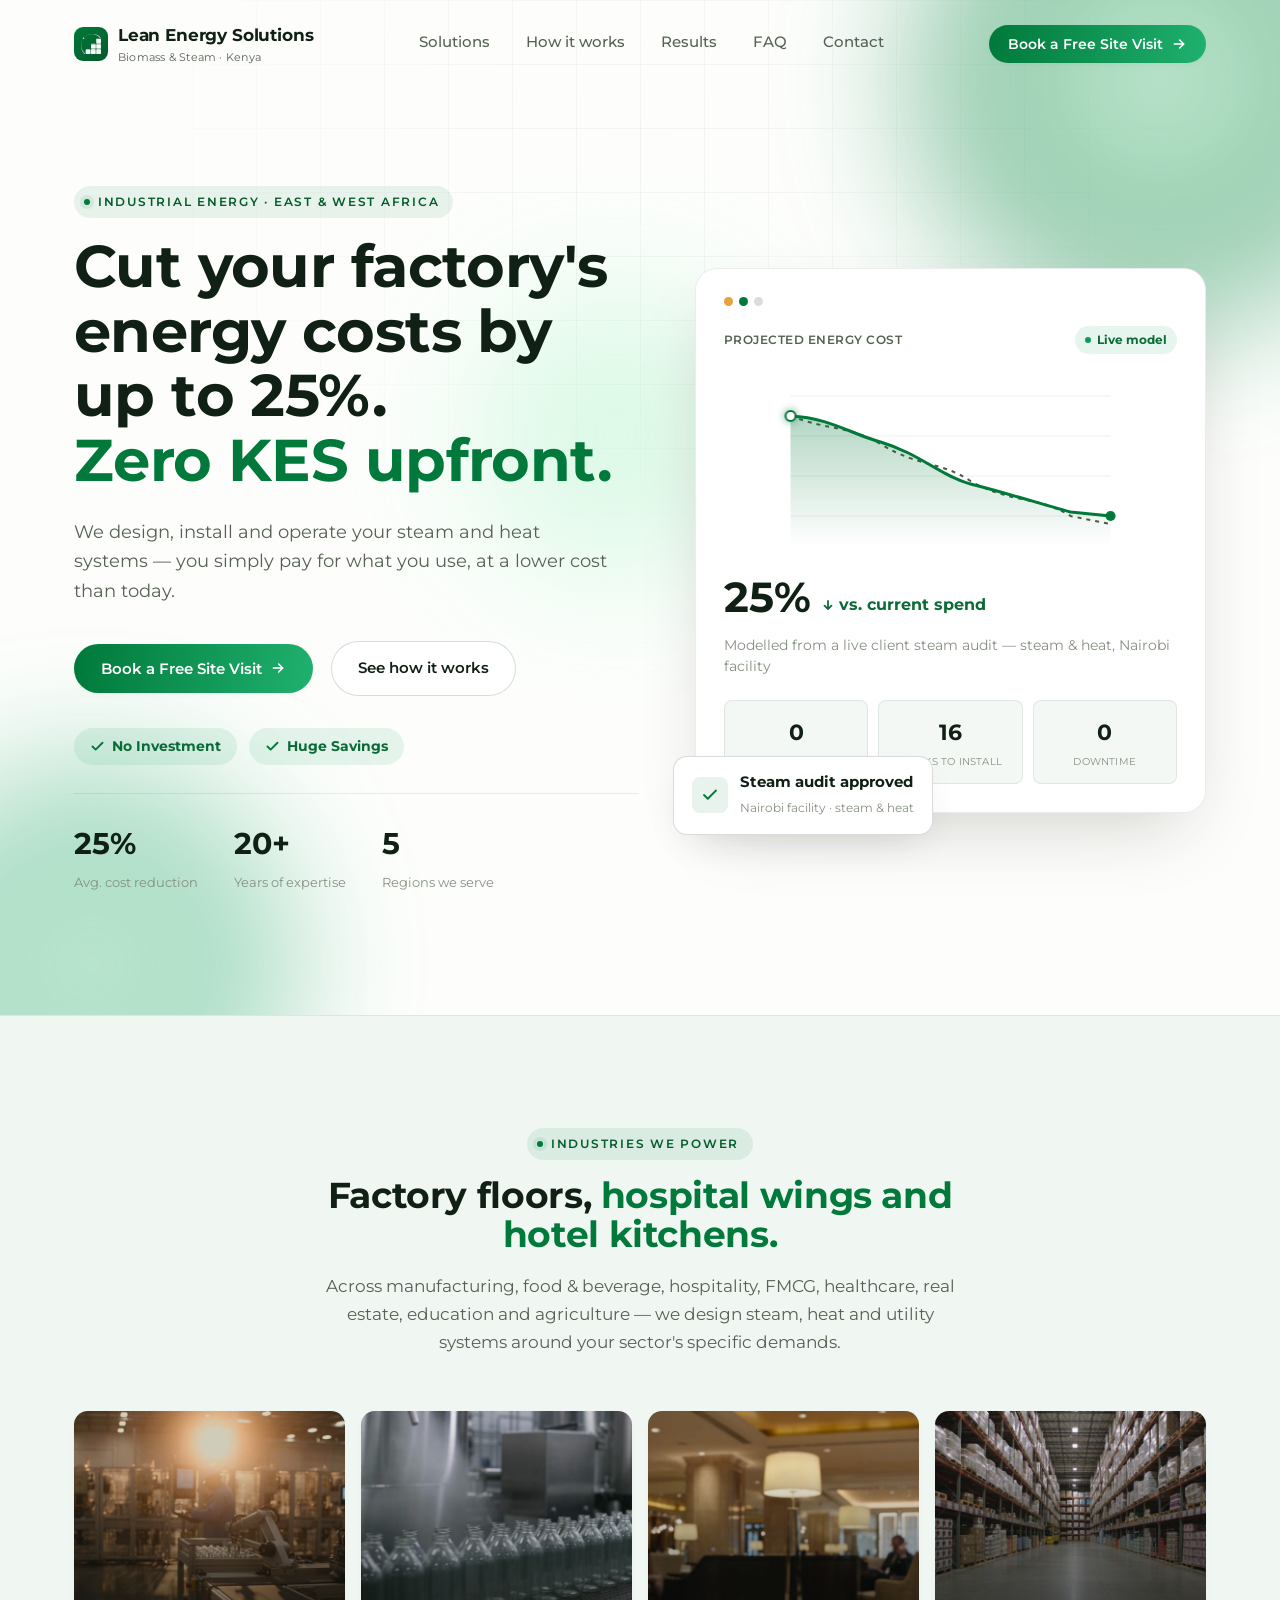
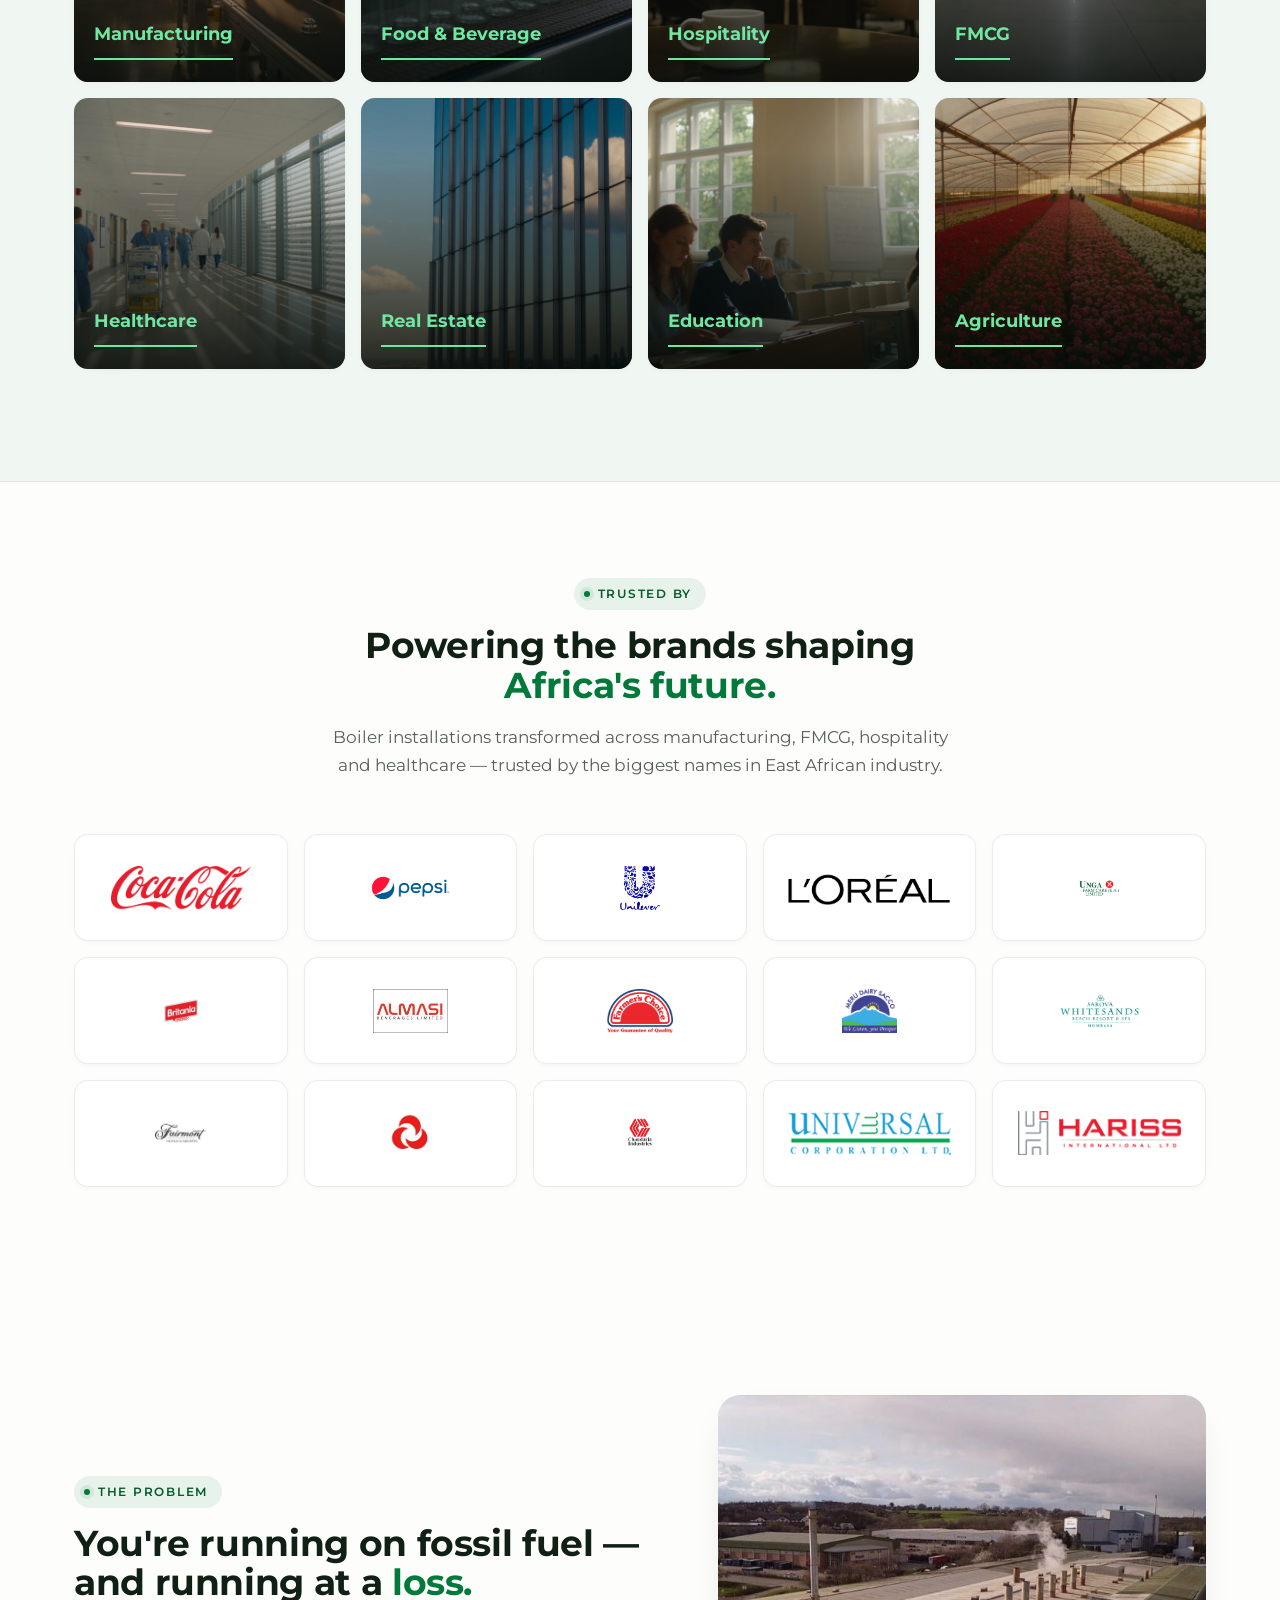
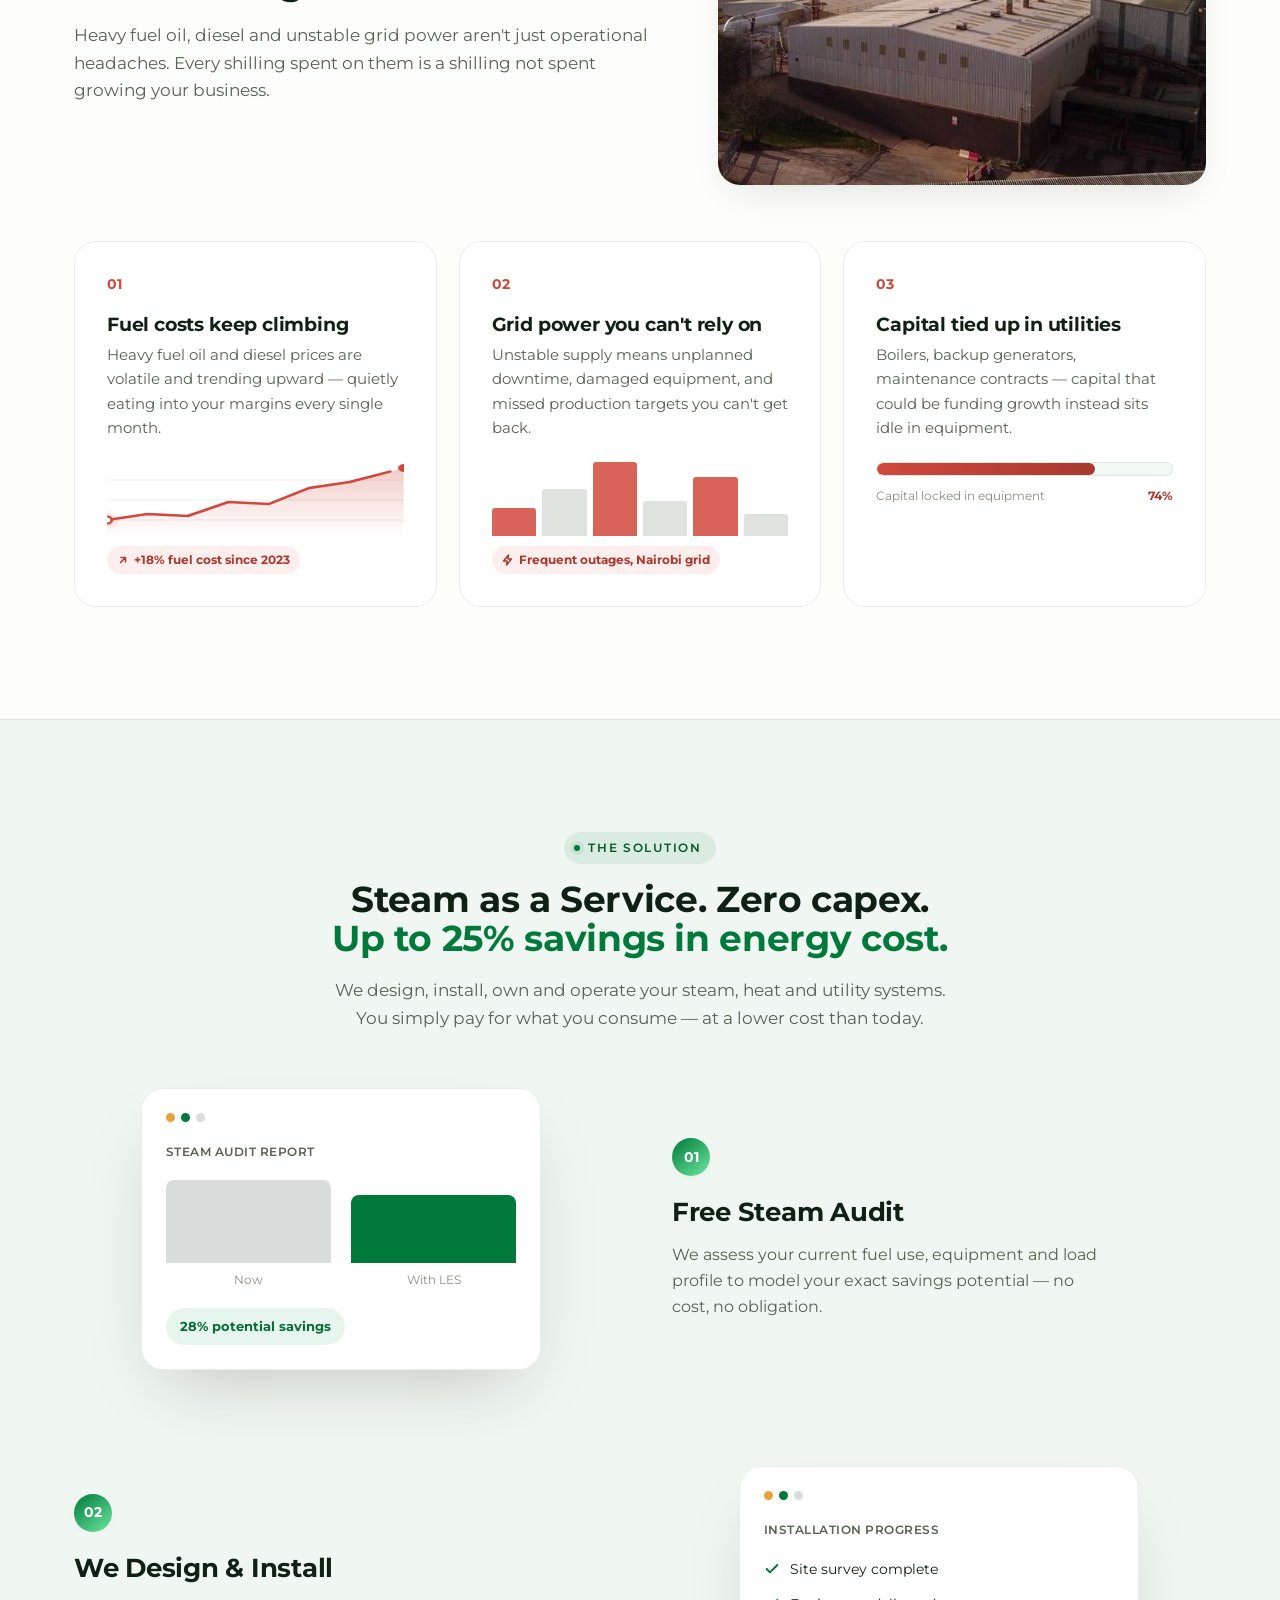
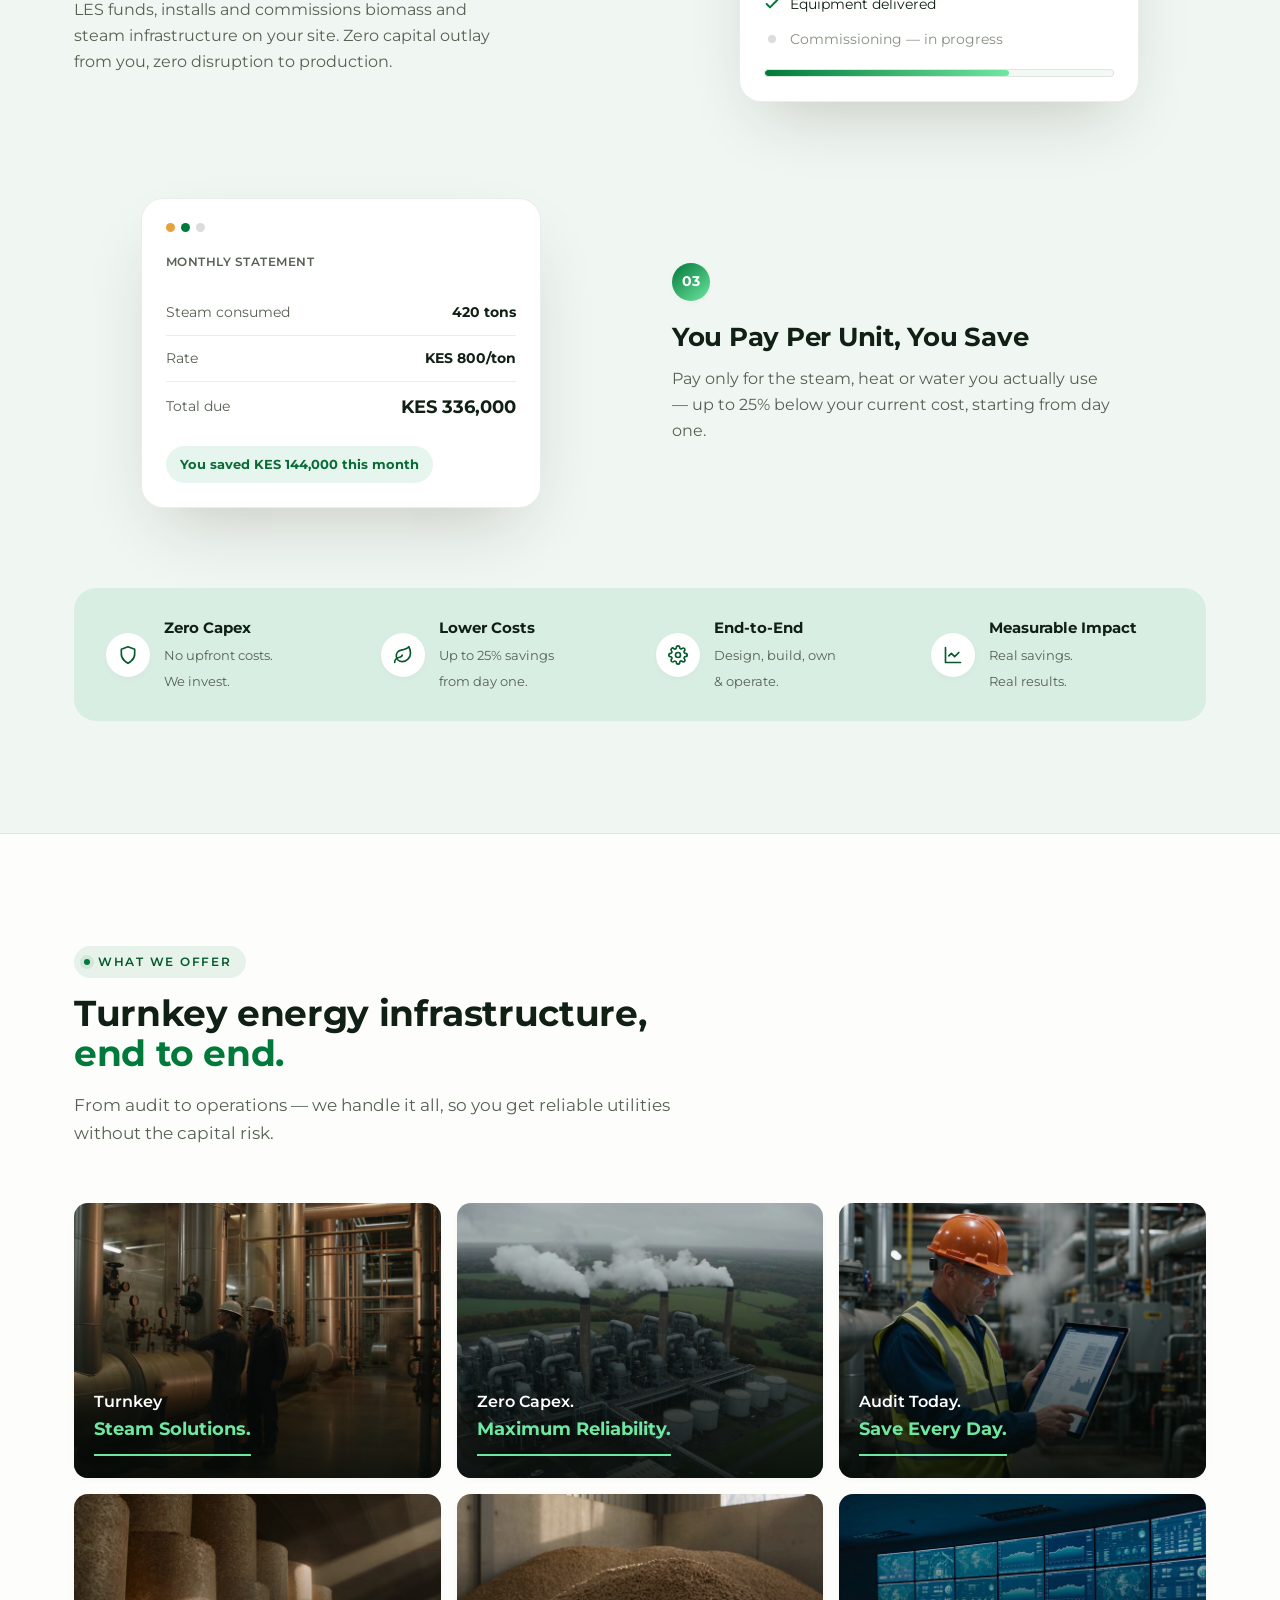
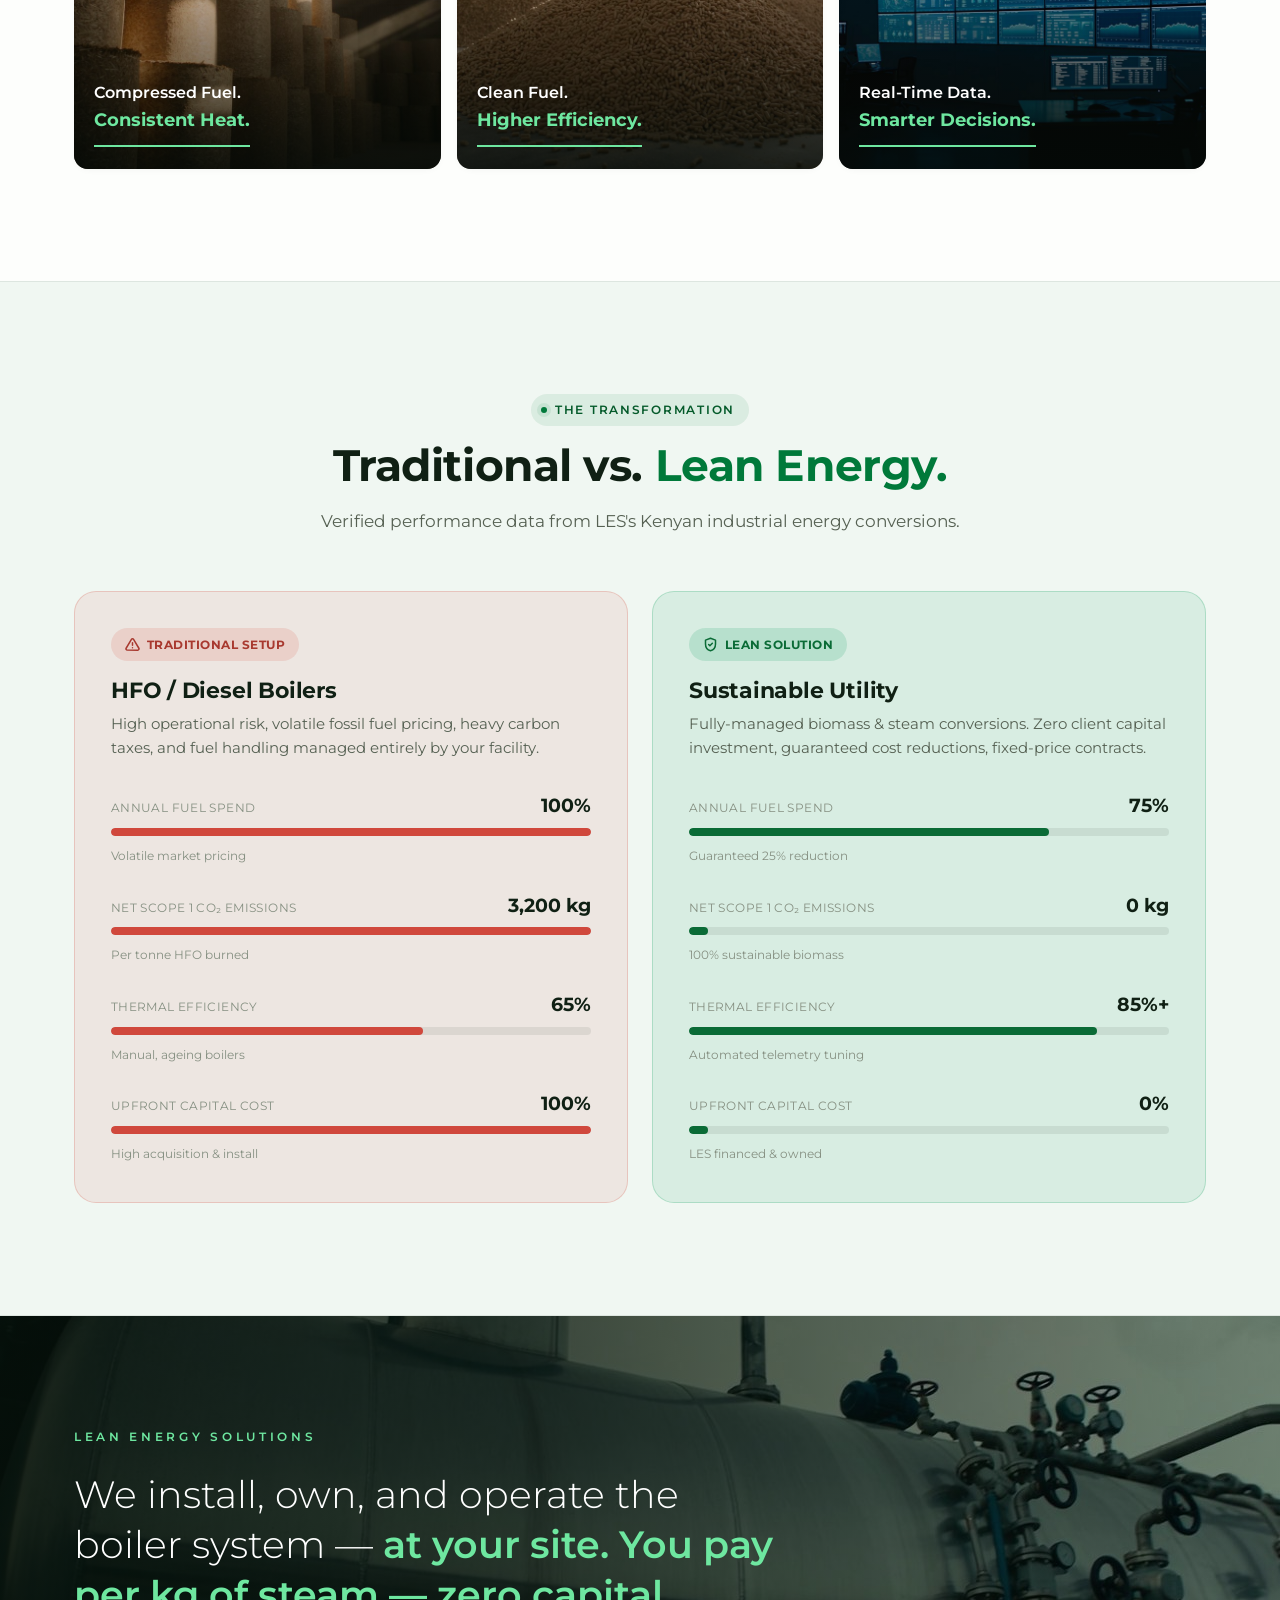
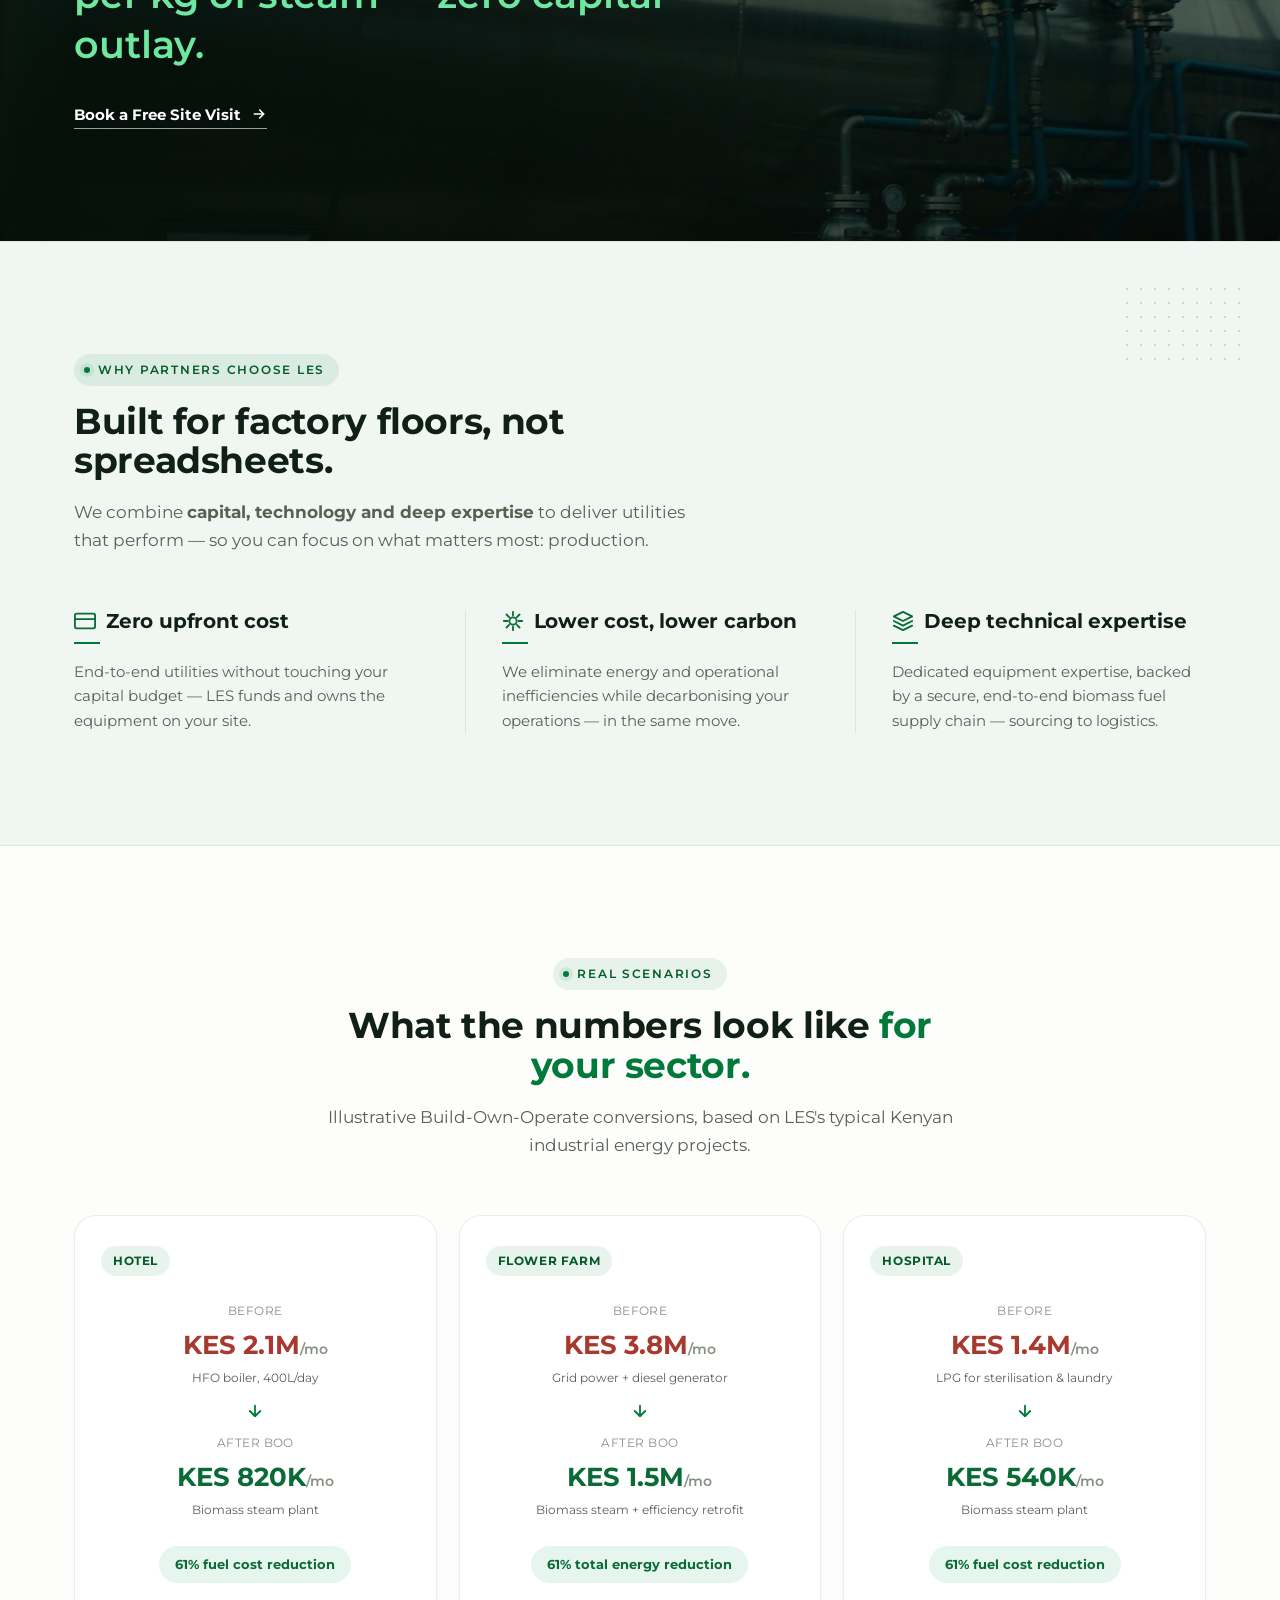
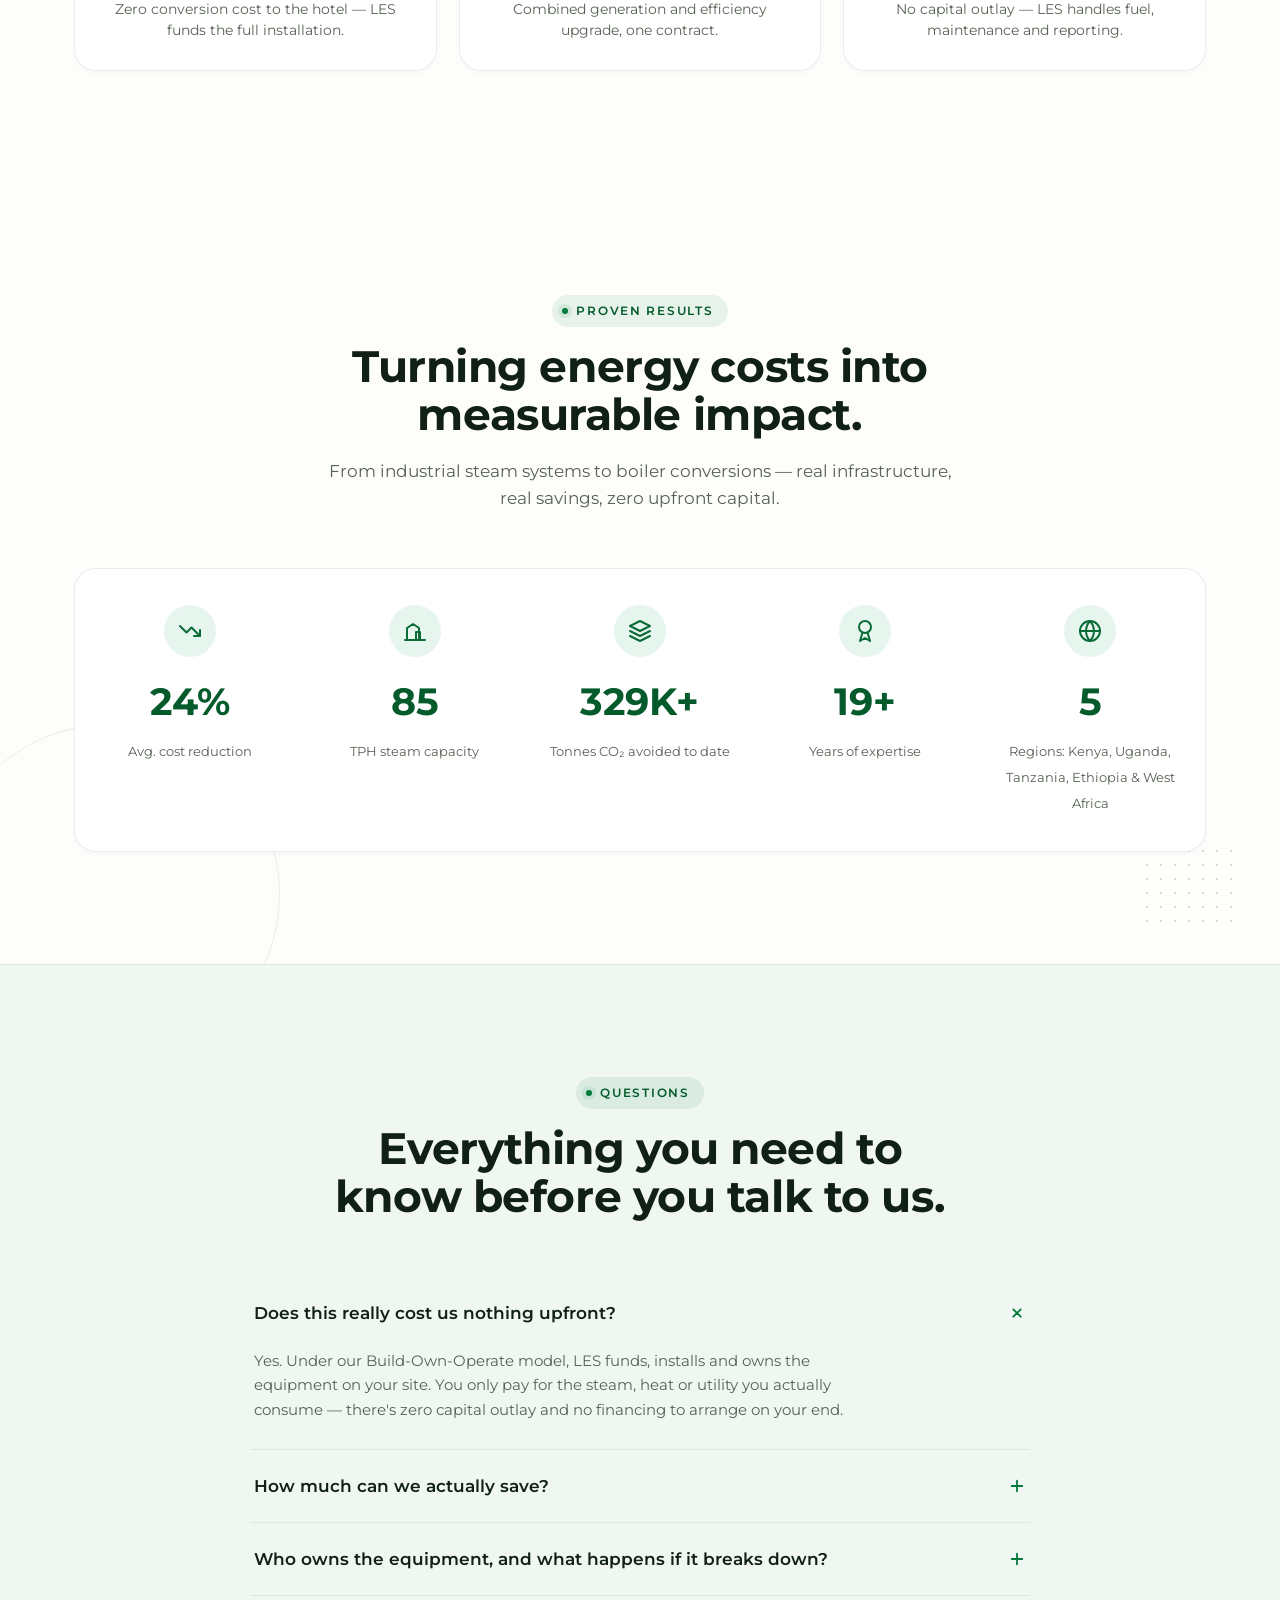
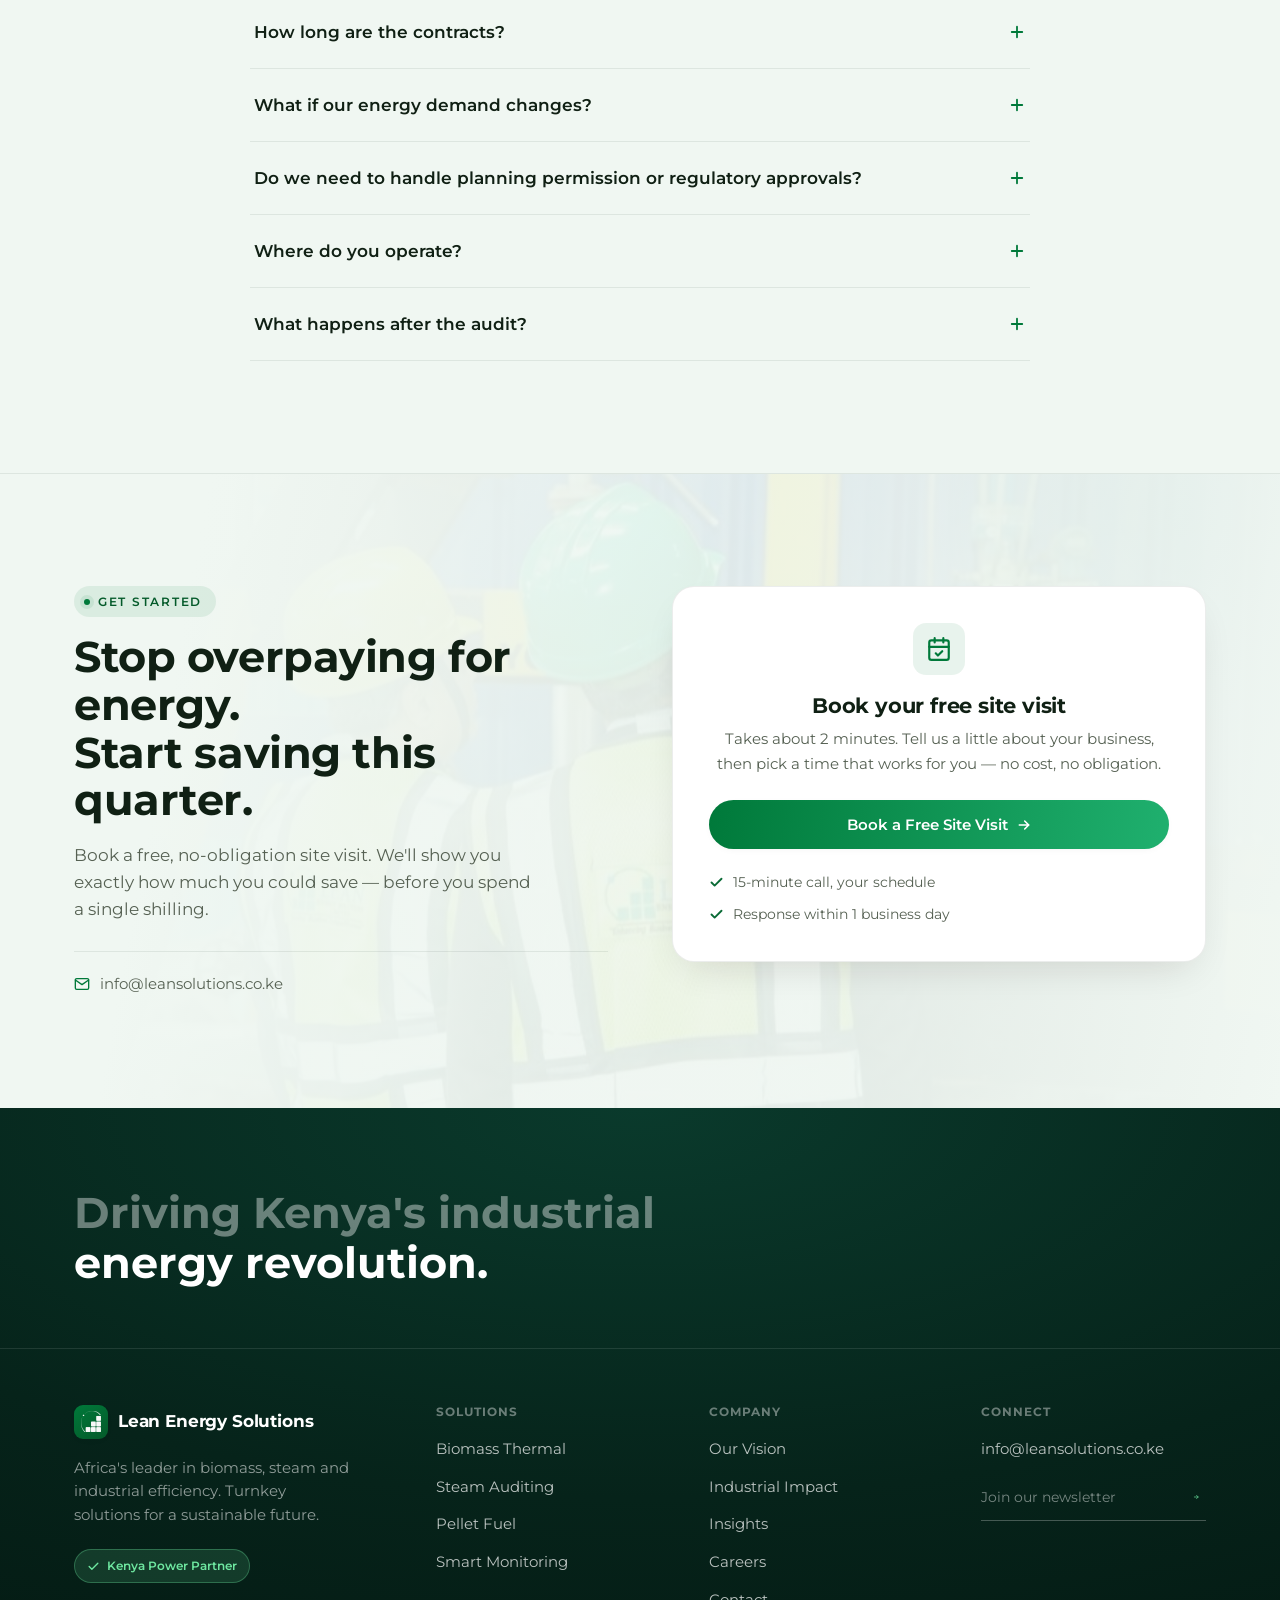
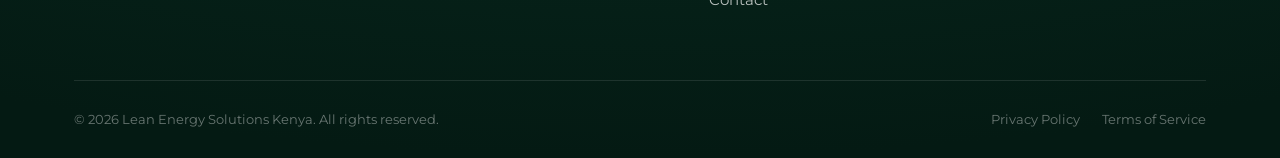
==== commit bdc03d0e: "Bump cache-buster to force fresh CSS on client browsers The .tel-link fix was live on the server, bu" ====
--- a/index.html
+++ b/index.html
@@ -9,7 +9,7 @@
 <link rel="preconnect" href="https://fonts.googleapis.com">
 <link rel="preconnect" href="https://fonts.gstatic.com" crossorigin>
 <link href="https://fonts.googleapis.com/css2?family=Montserrat:wght@400;500;600;700;800;900&display=swap" rel="stylesheet">
-<link rel="stylesheet" href="styles.css?v=20260920b">
+<link rel="stylesheet" href="styles.css?v=20260922a">
 </head>
 <body>
 
@@ -886,6 +886,6 @@
   </div>
 </div>
 
-<script src="script.js?v=20260920b"></script>
+<script src="script.js?v=20260922a"></script>
 </body>
 </html>
--- a/styles.css
+++ b/styles.css
@@ -651,6 +651,10 @@
 .cta-direct a{ display:flex; align-items:center; gap:10px; font-size:0.95rem; color:var(--text-muted); transition:color .2s, transform .2s; }
 .cta-direct a svg{ width:16px; height:16px; color:var(--accent); }
 .cta-direct a:hover{ color:var(--text); transform:translateX(4px); }
+
+.tel-link{ display:inline-flex; align-items:center; gap:8px; font-size:0.88rem; color:var(--text-muted); font-weight:600; white-space:nowrap; transition:color .2s; }
+.tel-link svg{ width:18px; height:18px; color:var(--accent); flex-shrink:0; }
+.tel-link:hover{ color:var(--text); }
 
 .form-row{ display:grid; grid-template-columns:1fr 1fr; gap:16px; margin-bottom:16px; }
 .field{ display:flex; flex-direction:column; gap:8px; }
